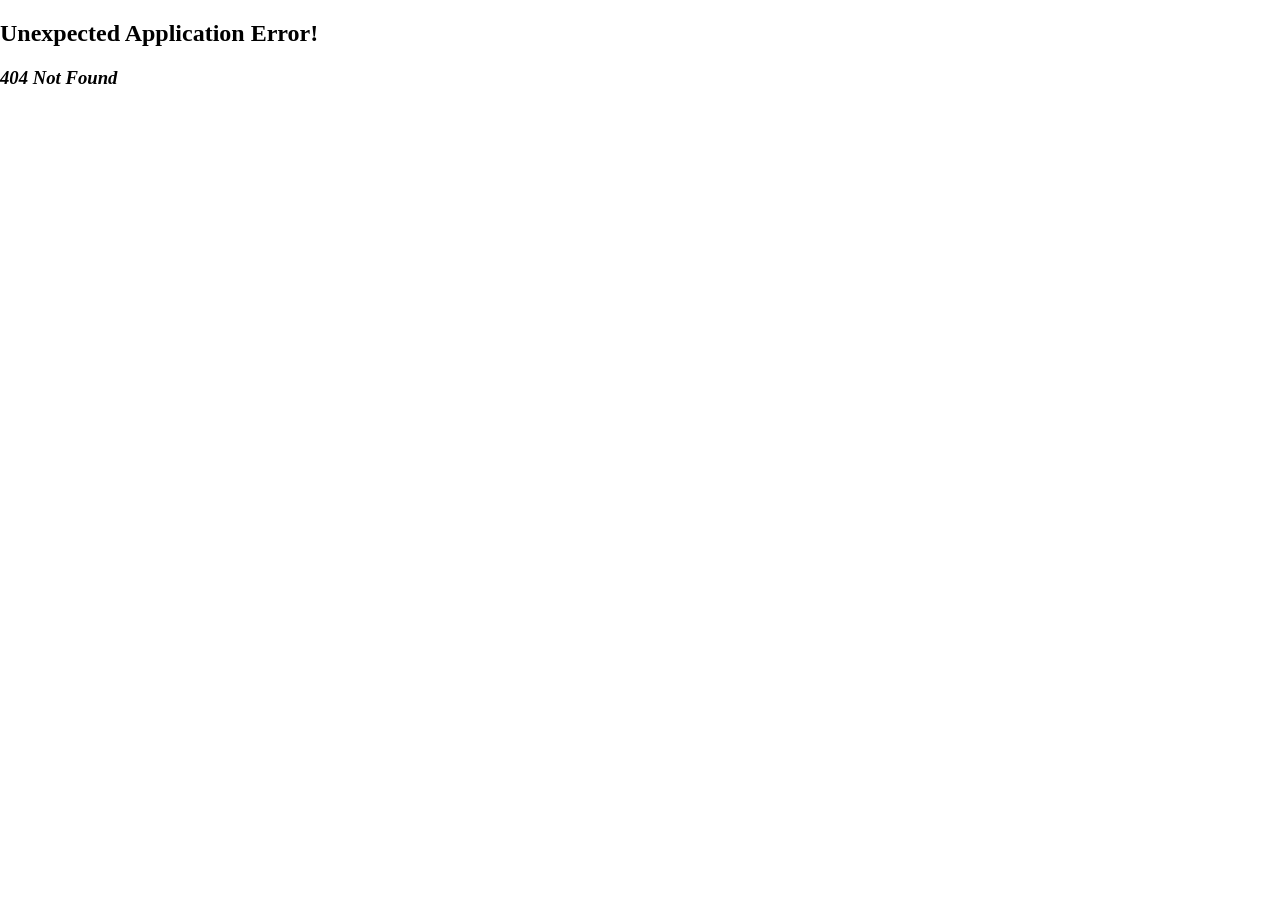
==== index.html @ 3ae59f05 "Updates" ====
<!doctype html><html lang="en"><head><meta charset="utf-8"/><link rel="icon" href="./favicon.ico"/><meta name="viewport" content="width=device-width,initial-scale=1"/><meta name="theme-color" content="#000000"/><meta name="description" content="Web site created using create-react-app"/><link rel="apple-touch-icon" href="./logo192.png"/><link rel="manifest" href="./manifest.json"/><title>React App</title><script defer="defer" src="./static/js/main.732eef04.js"></script><link href="./static/css/main.e26a58d9.css" rel="stylesheet"></head><body><noscript>You need to enable JavaScript to run this app.</noscript><div id="root"></div></body></html>
---- static/css/main.e26a58d9.css ----
body{-webkit-font-smoothing:antialiased;-moz-osx-font-smoothing:grayscale;font-family:-apple-system,BlinkMacSystemFont,Segoe UI,Roboto,Oxygen,Ubuntu,Cantarell,Fira Sans,Droid Sans,Helvetica Neue,sans-serif;margin:0}code{font-family:source-code-pro,Menlo,Monaco,Consolas,Courier New,monospace}body{font-family:Proxima Nova Regular,serif;font-style:normal;font-weight:700;scroll-behavior:smooth}.App{text-align:center}.App-logo{height:40vmin;pointer-events:none}@media (prefers-reduced-motion:no-preference){.App-logo{animation:App-logo-spin 20s linear infinite}}.App-header{align-items:center;background-color:#282c34;color:#fff;display:flex;flex-direction:column;font-size:calc(10px + 2vmin);justify-content:center;min-height:100vh}.App-link{color:#61dafb}@keyframes App-logo-spin{0%{transform:rotate(0deg)}to{transform:rotate(1turn)}}.about{display:flex;height:100vh}.middle{margin-top:180px;vertical-align:middle}.mobile-nav{display:none}@media (max-width:768px){.about{flex-direction:column}.left-container,.right-container{padding:10px;width:100%}.navigate{display:none}}.inner{font-size:32px;margin-top:-20px;position:relative;text-align:center;vertical-align:middle}.inner p{left:50%;position:absolute;top:0;transform:translateY(-60px) translateX(-50%)}.inner img{background-color:initial;border:0;height:auto;left:50%;max-width:300px;overflow:clip;overflow-clip-margin:content-box;position:relative;top:0;transform:translateY(150px) translateX(-50%);width:100%}.text-color-white{color:#fafcf3}subtitled{margin-bottom:0!important}.uppercase{text-transform:uppercase}.brief-introduction{font-size:12px;margin-top:10%;position:relative;text-align:center;vertical-align:middle}.content{margin:10% 20%;position:relative}.content .content-title{font-size:18px}.content .content-content{font-size:14px}.content span{display:block;height:200px}.navigate{color:#fff;cursor:pointer;display:flex;font-size:16px;padding:10px}.navigate ul{display:flex;justify-content:center;list-style:none;margin:0 0 30px;padding:0 25px}.navigate ul li{line-height:20px;margin:0 15px;position:relative}.navigate ul li:before{color:#fff;content:"•";font-size:20px;left:-20px;position:absolute;top:45%;transform:translateY(-50%)}.navigate ul li:first-child:before{content:""}.navigate ul li a{background-color:initial;color:#fafcf3;font-size:16px;font-weight:700;text-decoration:none}.navigate ul li a:after{background:#fafcf3;bottom:0;content:"";display:block;height:2px;left:0;position:absolute;transform:scaleX(0);transition:transform .3s ease;width:100%}.navigate ul li a:hover:after{transform:scaleX(1)}.html-bottom{border-radius:8px;left:50%;margin:0 auto;position:relative;text-align:center;transform:translateX(-50%)}.left-container{background-color:teal;display:flex;justify-content:space-between}.left-container,.right-container{align-items:center;flex:1 1;flex-direction:column;padding:20px}.right-container{background-color:#fafcf3;color:#000}.skills{display:flex;height:100vh}.main{margin:0;padding:0}@media (max-width:768px){.navigate{display:none}}.container{align-items:center;animation:gradient 25s ease infinite;background:linear-gradient(-45deg,#0b1a2e,#0b1a2e,#007581,#0b1a2e);background-size:400% 400%;display:flex;flex-direction:column;height:100vh;justify-content:space-between;width:100%}@keyframes gradient{0%{background-position:0 50%}50%{background-position:100% 50%}to{background-position:0 50%}}.container-img-content{align-self:center;display:flex;flex-direction:column;justify-content:space-between;margin-top:100px;position:relative;vertical-align:middle}.container-img-content img{background-color:initial;border:0;height:auto;left:50%;max-width:300px;overflow:clip;overflow-clip-margin:content-box;position:relative;top:0;transform:translateY(150px) translateX(-50%);width:100%}.container-content{align-items:center;display:flex;flex-direction:column;justify-content:center;position:relative;text-align:center}.container-content h2{color:beige;font-size:32px;margin-bottom:5px;margin-top:150px;width:100%}.container-content p{color:#94b3ad;font-size:16px;margin:15px}.nav-container{display:flex;justify-content:center;position:relative;width:100%}.floatBtn{display:block;font-size:11px;left:24px;position:fixed;top:24px;transform-origin:center center;z-index:10000}body,html{height:100%;margin:0}.cv{height:100vh;overflow:hidden;width:100vw}.pdf-iframe{border:none;height:100%;width:100%}
/*# sourceMappingURL=main.e26a58d9.css.map*/
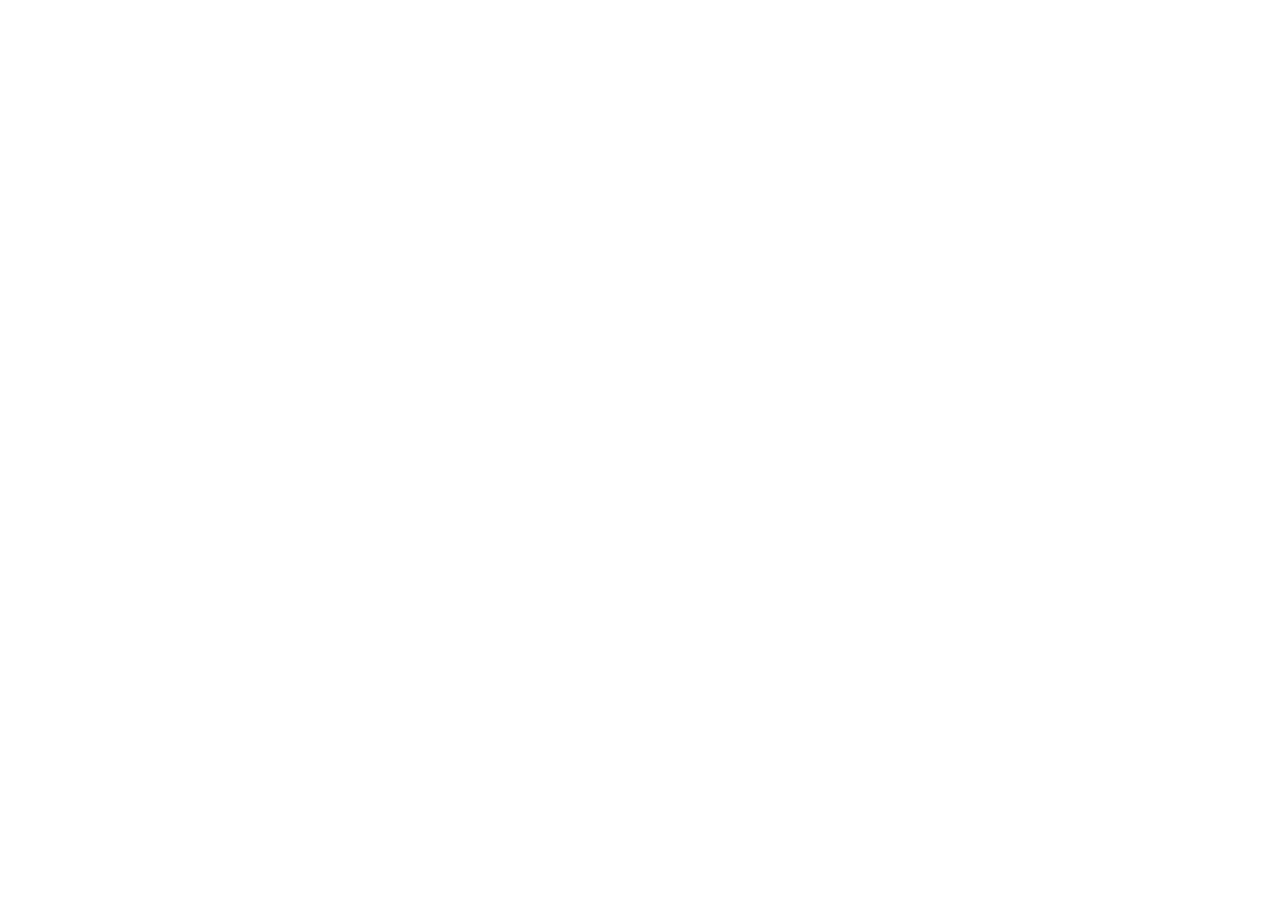
==== commit 9890c6fb: "Updates" ====
--- a/index.html
+++ b/index.html
@@ -1 +1 @@
-<!doctype html><html lang="en"><head><meta charset="utf-8"/><link rel="icon" href="./favicon.ico"/><meta name="viewport" content="width=device-width,initial-scale=1"/><meta name="theme-color" content="#000000"/><meta name="description" content="Web site created using create-react-app"/><link rel="apple-touch-icon" href="./logo192.png"/><link rel="manifest" href="./manifest.json"/><title>React App</title><script defer="defer" src="./static/js/main.732eef04.js"></script><link href="./static/css/main.e26a58d9.css" rel="stylesheet"></head><body><noscript>You need to enable JavaScript to run this app.</noscript><div id="root"></div></body></html>+<!doctype html><html lang="en"><head><meta charset="utf-8"/><link rel="icon" href="/resume/favicon.ico"/><meta name="viewport" content="width=device-width,initial-scale=1"/><meta name="theme-color" content="#000000"/><meta name="description" content="Web site created using create-react-app"/><link rel="apple-touch-icon" href="/resume/logo192.png"/><link rel="manifest" href="/resume/manifest.json"/><title>React App</title><script defer="defer" src="/resume/static/js/main.30e42226.js"></script><link href="/resume/static/css/main.e26a58d9.css" rel="stylesheet"></head><body><noscript>You need to enable JavaScript to run this app.</noscript><div id="root"></div></body></html>
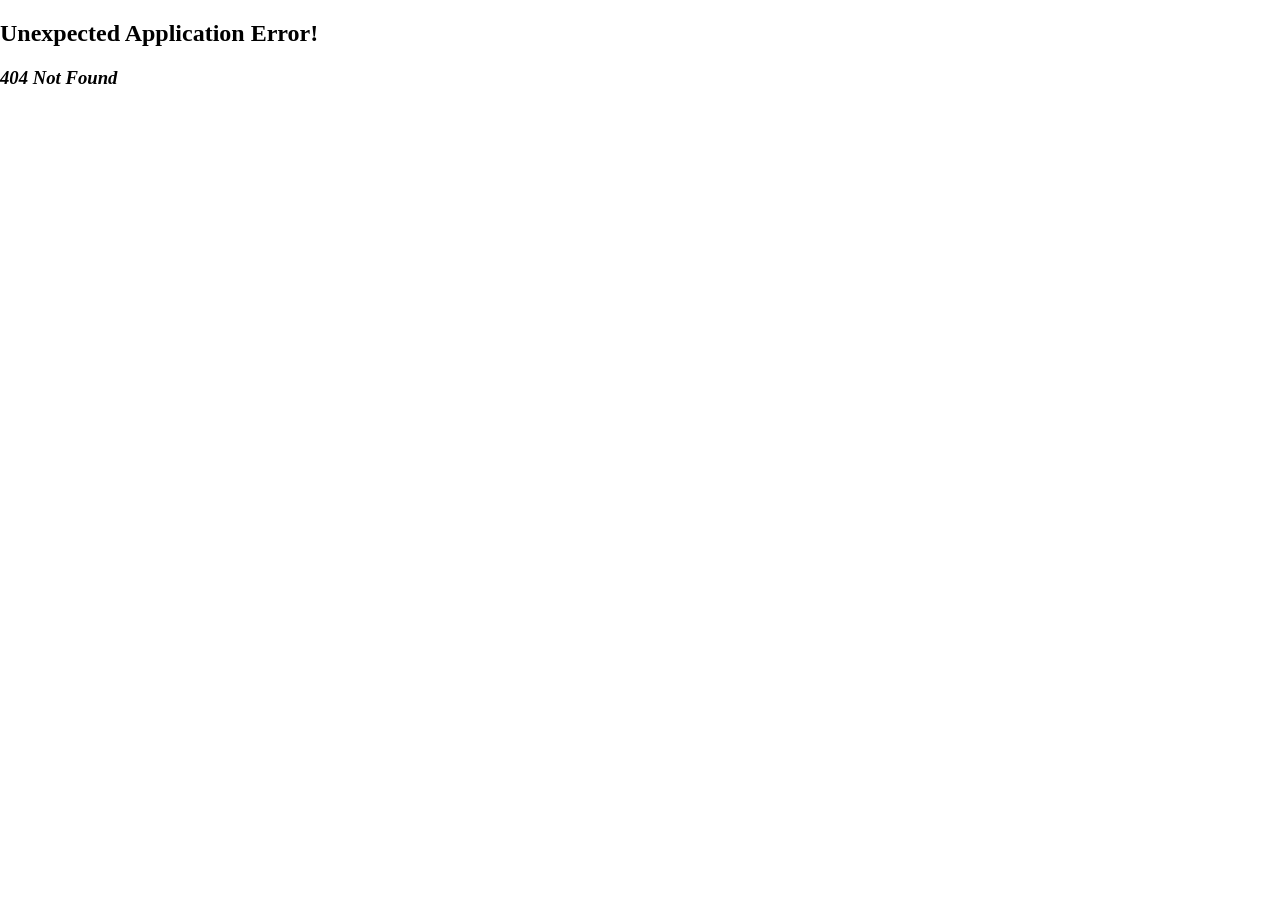
==== commit 45a59689: "Updates" ====
--- a/index.html
+++ b/index.html
@@ -1 +1 @@
-<!doctype html><html lang="en"><head><meta charset="utf-8"/><link rel="icon" href="/resume/favicon.ico"/><meta name="viewport" content="width=device-width,initial-scale=1"/><meta name="theme-color" content="#000000"/><meta name="description" content="Web site created using create-react-app"/><link rel="apple-touch-icon" href="/resume/logo192.png"/><link rel="manifest" href="/resume/manifest.json"/><title>React App</title><script defer="defer" src="/resume/static/js/main.30e42226.js"></script><link href="/resume/static/css/main.e26a58d9.css" rel="stylesheet"></head><body><noscript>You need to enable JavaScript to run this app.</noscript><div id="root"></div></body></html>+<!doctype html><html lang="en"><head><meta charset="utf-8"/><link rel="icon" href="./favicon.ico"/><meta name="viewport" content="width=device-width,initial-scale=1"/><meta name="theme-color" content="#000000"/><meta name="description" content="Web site created using create-react-app"/><link rel="apple-touch-icon" href="./logo192.png"/><link rel="manifest" href="./manifest.json"/><title>React App</title><script defer="defer" src="./static/js/main.732eef04.js"></script><link href="./static/css/main.e26a58d9.css" rel="stylesheet"></head><body><noscript>You need to enable JavaScript to run this app.</noscript><div id="root"></div></body></html>
--- a/static/css/main.e26a58d9.css
+++ b/static/css/main.e26a58d9.css
@@ -0,0 +1,2 @@
+body{-webkit-font-smoothing:antialiased;-moz-osx-font-smoothing:grayscale;font-family:-apple-system,BlinkMacSystemFont,Segoe UI,Roboto,Oxygen,Ubuntu,Cantarell,Fira Sans,Droid Sans,Helvetica Neue,sans-serif;margin:0}code{font-family:source-code-pro,Menlo,Monaco,Consolas,Courier New,monospace}body{font-family:Proxima Nova Regular,serif;font-style:normal;font-weight:700;scroll-behavior:smooth}.App{text-align:center}.App-logo{height:40vmin;pointer-events:none}@media (prefers-reduced-motion:no-preference){.App-logo{animation:App-logo-spin 20s linear infinite}}.App-header{align-items:center;background-color:#282c34;color:#fff;display:flex;flex-direction:column;font-size:calc(10px + 2vmin);justify-content:center;min-height:100vh}.App-link{color:#61dafb}@keyframes App-logo-spin{0%{transform:rotate(0deg)}to{transform:rotate(1turn)}}.about{display:flex;height:100vh}.middle{margin-top:180px;vertical-align:middle}.mobile-nav{display:none}@media (max-width:768px){.about{flex-direction:column}.left-container,.right-container{padding:10px;width:100%}.navigate{display:none}}.inner{font-size:32px;margin-top:-20px;position:relative;text-align:center;vertical-align:middle}.inner p{left:50%;position:absolute;top:0;transform:translateY(-60px) translateX(-50%)}.inner img{background-color:initial;border:0;height:auto;left:50%;max-width:300px;overflow:clip;overflow-clip-margin:content-box;position:relative;top:0;transform:translateY(150px) translateX(-50%);width:100%}.text-color-white{color:#fafcf3}subtitled{margin-bottom:0!important}.uppercase{text-transform:uppercase}.brief-introduction{font-size:12px;margin-top:10%;position:relative;text-align:center;vertical-align:middle}.content{margin:10% 20%;position:relative}.content .content-title{font-size:18px}.content .content-content{font-size:14px}.content span{display:block;height:200px}.navigate{color:#fff;cursor:pointer;display:flex;font-size:16px;padding:10px}.navigate ul{display:flex;justify-content:center;list-style:none;margin:0 0 30px;padding:0 25px}.navigate ul li{line-height:20px;margin:0 15px;position:relative}.navigate ul li:before{color:#fff;content:"•";font-size:20px;left:-20px;position:absolute;top:45%;transform:translateY(-50%)}.navigate ul li:first-child:before{content:""}.navigate ul li a{background-color:initial;color:#fafcf3;font-size:16px;font-weight:700;text-decoration:none}.navigate ul li a:after{background:#fafcf3;bottom:0;content:"";display:block;height:2px;left:0;position:absolute;transform:scaleX(0);transition:transform .3s ease;width:100%}.navigate ul li a:hover:after{transform:scaleX(1)}.html-bottom{border-radius:8px;left:50%;margin:0 auto;position:relative;text-align:center;transform:translateX(-50%)}.left-container{background-color:teal;display:flex;justify-content:space-between}.left-container,.right-container{align-items:center;flex:1 1;flex-direction:column;padding:20px}.right-container{background-color:#fafcf3;color:#000}.skills{display:flex;height:100vh}.main{margin:0;padding:0}@media (max-width:768px){.navigate{display:none}}.container{align-items:center;animation:gradient 25s ease infinite;background:linear-gradient(-45deg,#0b1a2e,#0b1a2e,#007581,#0b1a2e);background-size:400% 400%;display:flex;flex-direction:column;height:100vh;justify-content:space-between;width:100%}@keyframes gradient{0%{background-position:0 50%}50%{background-position:100% 50%}to{background-position:0 50%}}.container-img-content{align-self:center;display:flex;flex-direction:column;justify-content:space-between;margin-top:100px;position:relative;vertical-align:middle}.container-img-content img{background-color:initial;border:0;height:auto;left:50%;max-width:300px;overflow:clip;overflow-clip-margin:content-box;position:relative;top:0;transform:translateY(150px) translateX(-50%);width:100%}.container-content{align-items:center;display:flex;flex-direction:column;justify-content:center;position:relative;text-align:center}.container-content h2{color:beige;font-size:32px;margin-bottom:5px;margin-top:150px;width:100%}.container-content p{color:#94b3ad;font-size:16px;margin:15px}.nav-container{display:flex;justify-content:center;position:relative;width:100%}.floatBtn{display:block;font-size:11px;left:24px;position:fixed;top:24px;transform-origin:center center;z-index:10000}body,html{height:100%;margin:0}.cv{height:100vh;overflow:hidden;width:100vw}.pdf-iframe{border:none;height:100%;width:100%}
+/*# sourceMappingURL=main.e26a58d9.css.map*/
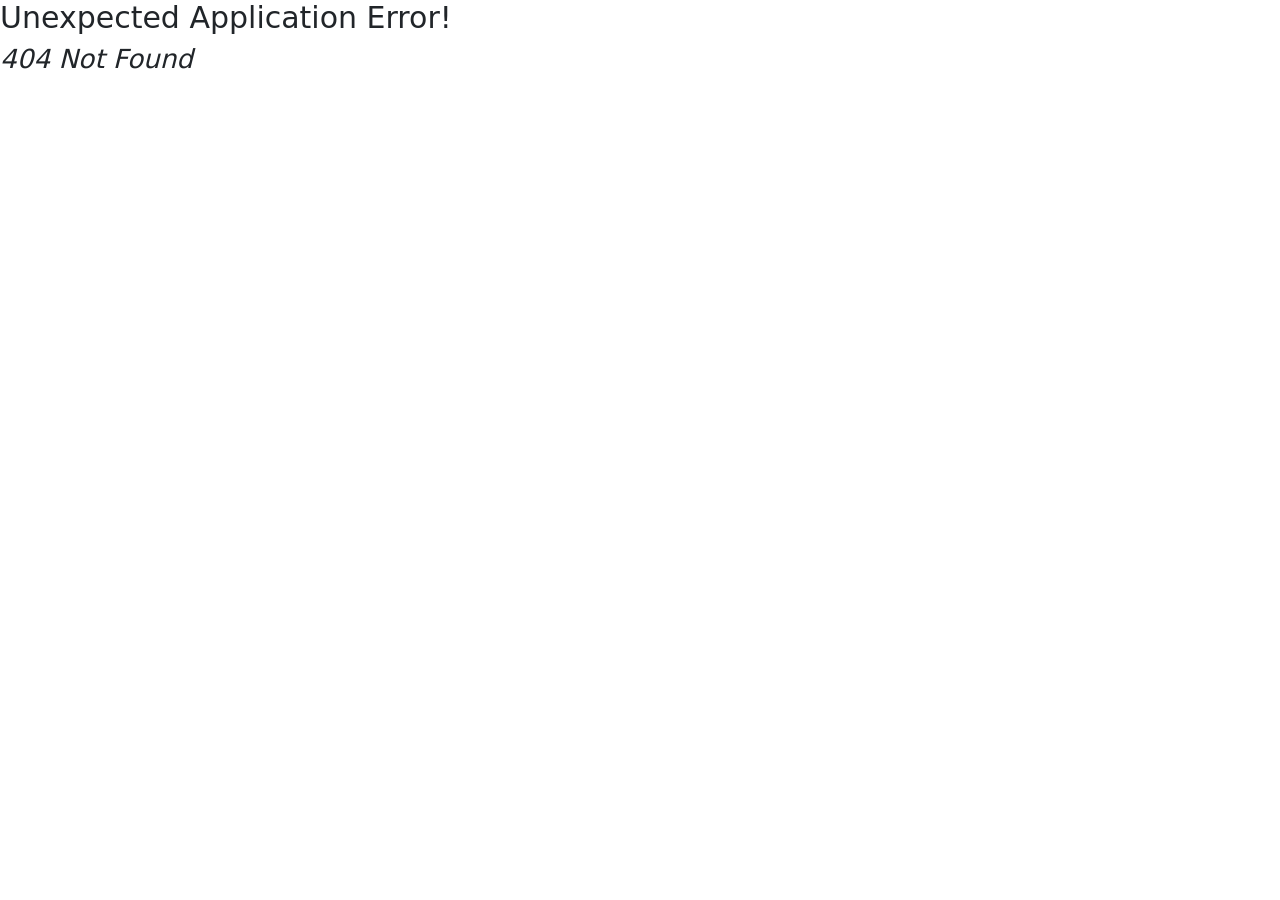
==== commit 97f89062: "Updates" ====
--- a/index.html
+++ b/index.html
@@ -1 +1 @@
-<!doctype html><html lang="en"><head><meta charset="utf-8"/><link rel="icon" href="./favicon.ico"/><meta name="viewport" content="width=device-width,initial-scale=1"/><meta name="theme-color" content="#000000"/><meta name="description" content="Web site created using create-react-app"/><link rel="apple-touch-icon" href="./logo192.png"/><link rel="manifest" href="./manifest.json"/><title>React App</title><script defer="defer" src="./static/js/main.732eef04.js"></script><link href="./static/css/main.e26a58d9.css" rel="stylesheet"></head><body><noscript>You need to enable JavaScript to run this app.</noscript><div id="root"></div></body></html>+<!doctype html><html lang="en"><head><meta charset="utf-8"/><title>Profile Website</title><link rel="icon" href="./favicon.ico"/><meta name="viewport" content="width=device-width,initial-scale=1"/><script defer="defer" src="./static/js/main.e7448d7c.js"></script><link href="./static/css/main.5cfffe11.css" rel="stylesheet"></head><body><noscript>You need to enable JavaScript to run this app.</noscript><div id="root"></div></body></html>
--- a/static/css/main.5cfffe11.css
+++ b/static/css/main.5cfffe11.css
@@ -0,0 +1,8 @@
+@charset "UTF-8";#root,body,html{margin:0;padding:0;top:0}#root{display:flex;flex-direction:column}*{font-size:100%;margin:0;padding:0}*,:after,:before{box-sizing:border-box}body,html{background-color:#fff;font-family:Arial,sans-serif;font-weight:400;height:100%;line-height:1.5;position:absolute;scroll-behavior:smooth;width:100%}html{font-size:15px}.App{display:flex;flex-direction:column;height:100%;text-align:center}.topNavBar_navbar__-1csf{align-items:center;box-shadow:0 2px 5px #0000001a;display:flex;height:100px;justify-content:space-between;padding:0 20px;position:fixed;top:0;transition:background-color .3s ease,color .3s ease;width:100%;z-index:1000}.topNavBar_lightMode__FCpjx{background:linear-gradient(180deg,#ffffffe6,#ffffff4d);color:#000}.topNavBar_darkMode__WW2f9{background:linear-gradient(180deg,#000000e6,#0000004d);color:#fff}.topNavBar_left__Y8jMs{align-items:center;width:30%}.topNavBar_title__l18eF{color:inherit;font-size:2rem;font-style:normal;font-weight:700;text-decoration:none}.topNavBar_right__LqQAi{align-items:center;display:flex;gap:10rem;width:70%}.topNavBar_link__dODZ1{font-size:1.5rem;text-decoration:none;transition:color .3s ease}.topNavBar_lightMode__FCpjx .topNavBar_link__dODZ1{color:#000}.topNavBar_darkMode__WW2f9 .topNavBar_link__dODZ1{color:#fff}.topNavBar_themeToggle__U\+-N8{background:none;border:none;color:inherit;cursor:pointer;font-size:1.5rem;outline:none;transition:transform .3s ease}.topNavBar_themeToggle__U\+-N8:hover{transform:scale(1.2)}.layout{min-height:100vh;transition:background-color .3s ease,color .3s ease}.light-mode{background-color:#fff;color:#000}.dark-mode{background-color:#2c2c2c;color:#f1f1f1}.content{margin-top:100px;padding:20px}.about{display:flex;height:100vh}.middle{margin-top:180px;vertical-align:middle}.mobile-nav{display:none}@media (max-width:768px){.about{flex-direction:column}.left-container,.right-container{padding:10px;width:100%}.navigate{display:none}}.inner{font-size:32px;margin-top:-20px;position:relative;text-align:center;vertical-align:middle}.inner p{left:50%;position:absolute;top:0;transform:translateY(-60px) translateX(-50%)}.inner img{background-color:initial;border:0;height:auto;left:50%;max-width:300px;overflow:clip;overflow-clip-margin:content-box;position:relative;top:0;transform:translateY(150px) translateX(-50%);width:100%}.text-color-white{color:#fafcf3}subtitled{margin-bottom:0!important}.uppercase{text-transform:uppercase}.brief-introduction{font-size:12px;margin-top:10%;position:relative;text-align:center;vertical-align:middle}.content{margin:10% 20%;position:relative}.content .content-title{font-size:18px}.content .content-content{font-size:14px}.content span{display:block;height:200px}.navigate{color:inherit;cursor:pointer;font-size:16px;padding:10px}.navigate ul{display:flex;justify-content:center;list-style:none;margin:0 0 30px;padding:0 25px}.navigate ul li{line-height:20px;margin:0 15px;position:relative}.navigate ul li:before{color:inherit;content:"•";font-size:20px;left:-20px;position:absolute;top:45%;transform:translateY(-50%)}.navigate ul li:first-child:before{content:""}.navigate ul li a{background-color:initial;color:inherit;font-size:25px;font-weight:700;text-decoration:none}.navigate ul li a:after{bottom:0;content:"";display:block;height:2px;left:0;position:absolute;transform:scaleX(0);transition:transform .3s ease;width:100%}.navigate ul li a.light:after{background:#000}.navigate ul li a.dark:after{background:#fff}.navigate ul li a:hover:after{transform:scaleX(1)}.html-bottom{border-radius:8px;left:50%;margin:0 auto;position:relative;text-align:center;transform:translateX(-50%)}.left-container{background-color:teal;display:flex;justify-content:space-between}.left-container,.right-container{align-items:center;flex:1 1;flex-direction:column;padding:20px}.right-container{background-color:#fafcf3;color:#000}.skills{display:flex;height:100vh}.iconNavComponent_nav__Cwtos{align-items:center;background-color:initial;display:flex;height:80px;justify-content:center;margin:0 auto;max-width:200px;padding:10px 20px}.iconNavComponent_navList__v721z{align-items:center;display:flex;gap:20px;justify-content:center;list-style-type:none;margin:0;padding:0}.iconNavComponent_navItem__X5rS0{align-items:center;display:flex;height:auto;justify-content:center}.iconNavComponent_navLink__hsm5m{align-items:center;border:2px solid #0000;border-radius:8px;color:inherit;display:flex;height:50px;justify-content:center;text-decoration:none;width:50px}.iconNavComponent_iconStyle__vhA8U{color:inherit;height:40px;object-fit:contain;width:40px}.iconNavComponent_navLink__hsm5m:hover{border-color:inherit;border-style:dashed;height:60px;transform:scale(1.2);width:60px}@media (max-width:600px){.iconNavComponent_nav__Cwtos{padding:10px}.iconNavComponent_navList__v721z{gap:15px}.iconNavComponent_iconStyle__vhA8U{height:30px;width:30px}}.paperBlock_referenceBox__5q51z{background-color:#f9f9f9;border-radius:8px;box-shadow:0 4px 8px #0000001a;display:flex;flex-direction:column;gap:20px;margin:10px;padding:20px}.paperBlock_referenceItemFrame__wmx1u{align-items:center;background-color:#fff;border-radius:8px;box-shadow:0 2px 4px #0000000d;display:flex;flex-direction:row;gap:20px;padding:10px;transition:box-shadow .2s ease-in-out}.paperBlock_referenceItemFrame__wmx1u:hover{box-shadow:0 4px 8px #00000026}.paperBlock_imgContainer__zP-w9{align-items:center;background-color:initial;border-radius:8px;display:flex;flex:0 0 30%;justify-content:center;overflow:hidden}.paperBlock_imgContainer__zP-w9 img{border-radius:8px;height:auto;object-fit:cover;width:100%}.paperBlock_contentContainer__E2065{display:flex;flex:1 1;flex-direction:column;gap:5px;justify-content:space-between}.paperBlock_referenceItem__BE4ak{align-items:flex-start;display:flex;flex-direction:column;gap:5px}.paperBlock_referenceTitle__kVopY{color:#333;font-size:1.6em;font-weight:700;margin:0}.paperBlock_referenceAuthors__HRpGS{color:#555;font-size:1.2em;font-style:italic;margin:0}.paperBlock_referenceAbstract__fed0k{color:#777;font-size:1em;line-height:1.6;margin:0}.paperBlock_referenceIntro__-T68l{color:#888;font-size:.95em;font-style:italic;margin-top:10px}.paperBlock_referenceIntro__-T68l b{color:#555;font-style:normal}.paperBlock_referenceLink__3g4th{color:inherit;text-decoration:none}.paperBlock_referenceLink__3g4th:hover{border-bottom:1px dotted #007bff;color:#0056b3;padding-bottom:2px;text-decoration:none}/*!
+ * Bootstrap  v5.3.3 (https://getbootstrap.com/)
+ * Copyright 2011-2024 The Bootstrap Authors
+ * Licensed under MIT (https://github.com/twbs/bootstrap/blob/main/LICENSE)
+ */:root,[data-bs-theme=light]{--bs-blue:#0d6efd;--bs-indigo:#6610f2;--bs-purple:#6f42c1;--bs-pink:#d63384;--bs-red:#dc3545;--bs-orange:#fd7e14;--bs-yellow:#ffc107;--bs-green:#198754;--bs-teal:#20c997;--bs-cyan:#0dcaf0;--bs-black:#000;--bs-white:#fff;--bs-gray:#6c757d;--bs-gray-dark:#343a40;--bs-gray-100:#f8f9fa;--bs-gray-200:#e9ecef;--bs-gray-300:#dee2e6;--bs-gray-400:#ced4da;--bs-gray-500:#adb5bd;--bs-gray-600:#6c757d;--bs-gray-700:#495057;--bs-gray-800:#343a40;--bs-gray-900:#212529;--bs-primary:#0d6efd;--bs-secondary:#6c757d;--bs-success:#198754;--bs-info:#0dcaf0;--bs-warning:#ffc107;--bs-danger:#dc3545;--bs-light:#f8f9fa;--bs-dark:#212529;--bs-primary-rgb:13,110,253;--bs-secondary-rgb:108,117,125;--bs-success-rgb:25,135,84;--bs-info-rgb:13,202,240;--bs-warning-rgb:255,193,7;--bs-danger-rgb:220,53,69;--bs-light-rgb:248,249,250;--bs-dark-rgb:33,37,41;--bs-primary-text-emphasis:#052c65;--bs-secondary-text-emphasis:#2b2f32;--bs-success-text-emphasis:#0a3622;--bs-info-text-emphasis:#055160;--bs-warning-text-emphasis:#664d03;--bs-danger-text-emphasis:#58151c;--bs-light-text-emphasis:#495057;--bs-dark-text-emphasis:#495057;--bs-primary-bg-subtle:#cfe2ff;--bs-secondary-bg-subtle:#e2e3e5;--bs-success-bg-subtle:#d1e7dd;--bs-info-bg-subtle:#cff4fc;--bs-warning-bg-subtle:#fff3cd;--bs-danger-bg-subtle:#f8d7da;--bs-light-bg-subtle:#fcfcfd;--bs-dark-bg-subtle:#ced4da;--bs-primary-border-subtle:#9ec5fe;--bs-secondary-border-subtle:#c4c8cb;--bs-success-border-subtle:#a3cfbb;--bs-info-border-subtle:#9eeaf9;--bs-warning-border-subtle:#ffe69c;--bs-danger-border-subtle:#f1aeb5;--bs-light-border-subtle:#e9ecef;--bs-dark-border-subtle:#adb5bd;--bs-white-rgb:255,255,255;--bs-black-rgb:0,0,0;--bs-font-sans-serif:system-ui,-apple-system,"Segoe UI",Roboto,"Helvetica Neue","Noto Sans","Liberation Sans",Arial,sans-serif,"Apple Color Emoji","Segoe UI Emoji","Segoe UI Symbol","Noto Color Emoji";--bs-font-monospace:SFMono-Regular,Menlo,Monaco,Consolas,"Liberation Mono","Courier New",monospace;--bs-gradient:linear-gradient(180deg,#ffffff26,#fff0);--bs-body-font-family:var(--bs-font-sans-serif);--bs-body-font-size:1rem;--bs-body-font-weight:400;--bs-body-line-height:1.5;--bs-body-color:#212529;--bs-body-color-rgb:33,37,41;--bs-body-bg:#fff;--bs-body-bg-rgb:255,255,255;--bs-emphasis-color:#000;--bs-emphasis-color-rgb:0,0,0;--bs-secondary-color:#212529bf;--bs-secondary-color-rgb:33,37,41;--bs-secondary-bg:#e9ecef;--bs-secondary-bg-rgb:233,236,239;--bs-tertiary-color:#21252980;--bs-tertiary-color-rgb:33,37,41;--bs-tertiary-bg:#f8f9fa;--bs-tertiary-bg-rgb:248,249,250;--bs-heading-color:inherit;--bs-link-color:#0d6efd;--bs-link-color-rgb:13,110,253;--bs-link-decoration:underline;--bs-link-hover-color:#0a58ca;--bs-link-hover-color-rgb:10,88,202;--bs-code-color:#d63384;--bs-highlight-color:#212529;--bs-highlight-bg:#fff3cd;--bs-border-width:1px;--bs-border-style:solid;--bs-border-color:#dee2e6;--bs-border-color-translucent:rgba(0,0,0,.175);--bs-border-radius:0.375rem;--bs-border-radius-sm:0.25rem;--bs-border-radius-lg:0.5rem;--bs-border-radius-xl:1rem;--bs-border-radius-xxl:2rem;--bs-border-radius-2xl:var(--bs-border-radius-xxl);--bs-border-radius-pill:50rem;--bs-box-shadow:0 0.5rem 1rem #00000026;--bs-box-shadow-sm:0 0.125rem 0.25rem rgba(0,0,0,.075);--bs-box-shadow-lg:0 1rem 3rem rgba(0,0,0,.175);--bs-box-shadow-inset:inset 0 1px 2px rgba(0,0,0,.075);--bs-focus-ring-width:0.25rem;--bs-focus-ring-opacity:0.25;--bs-focus-ring-color:#0d6efd40;--bs-form-valid-color:#198754;--bs-form-valid-border-color:#198754;--bs-form-invalid-color:#dc3545;--bs-form-invalid-border-color:#dc3545}[data-bs-theme=dark]{--bs-body-color:#dee2e6;--bs-body-color-rgb:222,226,230;--bs-body-bg:#212529;--bs-body-bg-rgb:33,37,41;--bs-emphasis-color:#fff;--bs-emphasis-color-rgb:255,255,255;--bs-secondary-color:#dee2e6bf;--bs-secondary-color-rgb:222,226,230;--bs-secondary-bg:#343a40;--bs-secondary-bg-rgb:52,58,64;--bs-tertiary-color:#dee2e680;--bs-tertiary-color-rgb:222,226,230;--bs-tertiary-bg:#2b3035;--bs-tertiary-bg-rgb:43,48,53;--bs-primary-text-emphasis:#6ea8fe;--bs-secondary-text-emphasis:#a7acb1;--bs-success-text-emphasis:#75b798;--bs-info-text-emphasis:#6edff6;--bs-warning-text-emphasis:#ffda6a;--bs-danger-text-emphasis:#ea868f;--bs-light-text-emphasis:#f8f9fa;--bs-dark-text-emphasis:#dee2e6;--bs-primary-bg-subtle:#031633;--bs-secondary-bg-subtle:#161719;--bs-success-bg-subtle:#051b11;--bs-info-bg-subtle:#032830;--bs-warning-bg-subtle:#332701;--bs-danger-bg-subtle:#2c0b0e;--bs-light-bg-subtle:#343a40;--bs-dark-bg-subtle:#1a1d20;--bs-primary-border-subtle:#084298;--bs-secondary-border-subtle:#41464b;--bs-success-border-subtle:#0f5132;--bs-info-border-subtle:#087990;--bs-warning-border-subtle:#997404;--bs-danger-border-subtle:#842029;--bs-light-border-subtle:#495057;--bs-dark-border-subtle:#343a40;--bs-heading-color:inherit;--bs-link-color:#6ea8fe;--bs-link-hover-color:#8bb9fe;--bs-link-color-rgb:110,168,254;--bs-link-hover-color-rgb:139,185,254;--bs-code-color:#e685b5;--bs-highlight-color:#dee2e6;--bs-highlight-bg:#664d03;--bs-border-color:#495057;--bs-border-color-translucent:#ffffff26;--bs-form-valid-color:#75b798;--bs-form-valid-border-color:#75b798;--bs-form-invalid-color:#ea868f;--bs-form-invalid-border-color:#ea868f;color-scheme:dark}*,:after,:before{box-sizing:border-box}@media (prefers-reduced-motion:no-preference){:root{scroll-behavior:smooth}}body{-webkit-text-size-adjust:100%;-webkit-tap-highlight-color:transparent;background-color:#fff;background-color:var(--bs-body-bg);color:#212529;color:var(--bs-body-color);font-family:system-ui,-apple-system,Segoe UI,Roboto,Helvetica Neue,Noto Sans,Liberation Sans,Arial,sans-serif,Apple Color Emoji,Segoe UI Emoji,Segoe UI Symbol,Noto Color Emoji;font-family:var(--bs-body-font-family);font-size:1rem;font-size:var(--bs-body-font-size);font-weight:400;font-weight:var(--bs-body-font-weight);line-height:1.5;line-height:var(--bs-body-line-height);text-align:var(--bs-body-text-align)}hr{border:0;border-top:1px solid;border-top:var(--bs-border-width) solid;color:inherit;margin:1rem 0;opacity:.25}.h1,.h2,.h3,.h4,.h5,.h6,h1,h2,h3,h4,h5,h6{color:inherit;color:var(--bs-heading-color);font-weight:500;line-height:1.2;margin-bottom:.5rem;margin-top:0}.h1,h1{font-size:calc(1.375rem + 1.5vw)}@media (min-width:1200px){.h1,h1{font-size:2.5rem}}.h2,h2{font-size:calc(1.325rem + .9vw)}@media (min-width:1200px){.h2,h2{font-size:2rem}}.h3,h3{font-size:calc(1.3rem + .6vw)}@media (min-width:1200px){.h3,h3{font-size:1.75rem}}.h4,h4{font-size:calc(1.275rem + .3vw)}@media (min-width:1200px){.h4,h4{font-size:1.5rem}}.h5,h5{font-size:1.25rem}.h6,h6{font-size:1rem}p{margin-bottom:1rem;margin-top:0}abbr[title]{cursor:help;-webkit-text-decoration-skip-ink:none;text-decoration-skip-ink:none}address{font-style:normal;line-height:inherit;margin-bottom:1rem}ol,ul{padding-left:2rem}dl,ol,ul{margin-bottom:1rem;margin-top:0}ol ol,ol ul,ul ol,ul ul{margin-bottom:0}dt{font-weight:700}dd{margin-bottom:.5rem;margin-left:0}blockquote{margin:0 0 1rem}.small,small{font-size:.875em}.mark,mark{background-color:#fff3cd;background-color:var(--bs-highlight-bg);color:#212529;color:var(--bs-highlight-color);padding:.1875em}sub,sup{font-size:.75em}a{color:#0d6efd;color:rgba(var(--bs-link-color-rgb),var(--bs-link-opacity,1));text-decoration:underline}a:hover{--bs-link-color-rgb:var(--bs-link-hover-color-rgb)}a:not([href]):not([class]),a:not([href]):not([class]):hover{color:inherit;text-decoration:none}code,kbd,pre,samp{font-family:SFMono-Regular,Menlo,Monaco,Consolas,Liberation Mono,Courier New,monospace;font-family:var(--bs-font-monospace);font-size:1em}pre{display:block;font-size:.875em;margin-bottom:1rem;margin-top:0;overflow:auto}pre code{color:inherit;font-size:inherit;word-break:normal}code{word-wrap:break-word;color:#d63384;color:var(--bs-code-color);font-size:.875em}a>code{color:inherit}kbd{background-color:#212529;background-color:var(--bs-body-color);border-radius:.25rem;color:#fff;color:var(--bs-body-bg);font-size:.875em;padding:.1875rem .375rem}kbd kbd{font-size:1em;padding:0}figure{margin:0 0 1rem}img,svg{vertical-align:middle}table{border-collapse:collapse;caption-side:bottom}caption{color:#212529bf;color:var(--bs-secondary-color);padding-bottom:.5rem;padding-top:.5rem;text-align:left}th{text-align:inherit;text-align:-webkit-match-parent}tbody,td,tfoot,th,thead,tr{border:0 solid;border-color:inherit}label{display:inline-block}button{border-radius:0}button:focus:not(:focus-visible){outline:0}button,input,optgroup,select,textarea{font-size:inherit;line-height:inherit}[role=button]{cursor:pointer}select{word-wrap:normal}select:disabled{opacity:1}[list]:not([type=date]):not([type=datetime-local]):not([type=month]):not([type=week]):not([type=time])::-webkit-calendar-picker-indicator{display:none!important}[type=button]:not(:disabled),[type=reset]:not(:disabled),[type=submit]:not(:disabled),button:not(:disabled){cursor:pointer}::-moz-focus-inner{border-style:none;padding:0}textarea{resize:vertical}fieldset{border:0;margin:0;min-width:0;padding:0}legend{float:left;font-size:calc(1.275rem + .3vw);line-height:inherit;margin-bottom:.5rem;width:100%}@media (min-width:1200px){legend{font-size:1.5rem}}legend+*{clear:left}::-webkit-datetime-edit-day-field,::-webkit-datetime-edit-fields-wrapper,::-webkit-datetime-edit-hour-field,::-webkit-datetime-edit-minute,::-webkit-datetime-edit-month-field,::-webkit-datetime-edit-text,::-webkit-datetime-edit-year-field{padding:0}::-webkit-inner-spin-button{height:auto}::-webkit-search-decoration{-webkit-appearance:none}::-webkit-color-swatch-wrapper{padding:0}::file-selector-button{-webkit-appearance:button;font:inherit}output{display:inline-block}iframe{border:0}summary{cursor:pointer}[hidden]{display:none!important}.lead{font-size:1.25rem;font-weight:300}.display-1{font-size:calc(1.625rem + 4.5vw);font-weight:300;line-height:1.2}@media (min-width:1200px){.display-1{font-size:5rem}}.display-2{font-size:calc(1.575rem + 3.9vw);font-weight:300;line-height:1.2}@media (min-width:1200px){.display-2{font-size:4.5rem}}.display-3{font-size:calc(1.525rem + 3.3vw);font-weight:300;line-height:1.2}@media (min-width:1200px){.display-3{font-size:4rem}}.display-4{font-size:calc(1.475rem + 2.7vw);font-weight:300;line-height:1.2}@media (min-width:1200px){.display-4{font-size:3.5rem}}.display-5{font-size:calc(1.425rem + 2.1vw);font-weight:300;line-height:1.2}@media (min-width:1200px){.display-5{font-size:3rem}}.display-6{font-size:calc(1.375rem + 1.5vw);font-weight:300;line-height:1.2}@media (min-width:1200px){.display-6{font-size:2.5rem}}.list-inline,.list-unstyled{list-style:none;padding-left:0}.list-inline-item{display:inline-block}.list-inline-item:not(:last-child){margin-right:.5rem}.initialism{font-size:.875em;text-transform:uppercase}.blockquote{font-size:1.25rem;margin-bottom:1rem}.blockquote>:last-child{margin-bottom:0}.blockquote-footer{color:#6c757d;font-size:.875em;margin-bottom:1rem;margin-top:-1rem}.blockquote-footer:before{content:"— "}.img-fluid,.img-thumbnail{height:auto;max-width:100%}.img-thumbnail{background-color:#fff;background-color:var(--bs-body-bg);border:1px solid #dee2e6;border:var(--bs-border-width) solid var(--bs-border-color);border-radius:.375rem;border-radius:var(--bs-border-radius);padding:.25rem}.figure{display:inline-block}.figure-img{line-height:1;margin-bottom:.5rem}.figure-caption{color:#212529bf;color:var(--bs-secondary-color);font-size:.875em}.container,.container-fluid,.container-lg,.container-md,.container-sm,.container-xl,.container-xxl{--bs-gutter-x:1.5rem;--bs-gutter-y:0;margin-left:auto;margin-right:auto;padding-left:calc(var(--bs-gutter-x)*.5);padding-right:calc(var(--bs-gutter-x)*.5);width:100%}@media (min-width:576px){.container,.container-sm{max-width:540px}}@media (min-width:768px){.container,.container-md,.container-sm{max-width:720px}}@media (min-width:992px){.container,.container-lg,.container-md,.container-sm{max-width:960px}}@media (min-width:1200px){.container,.container-lg,.container-md,.container-sm,.container-xl{max-width:1140px}}@media (min-width:1400px){.container,.container-lg,.container-md,.container-sm,.container-xl,.container-xxl{max-width:1320px}}:root{--bs-breakpoint-xs:0;--bs-breakpoint-sm:576px;--bs-breakpoint-md:768px;--bs-breakpoint-lg:992px;--bs-breakpoint-xl:1200px;--bs-breakpoint-xxl:1400px}.row{--bs-gutter-x:1.5rem;--bs-gutter-y:0;display:flex;flex-wrap:wrap;margin-left:calc(var(--bs-gutter-x)*-.5);margin-right:calc(var(--bs-gutter-x)*-.5);margin-top:calc(var(--bs-gutter-y)*-1)}.row>*{flex-shrink:0;margin-top:var(--bs-gutter-y);max-width:100%;padding-left:calc(var(--bs-gutter-x)*.5);padding-right:calc(var(--bs-gutter-x)*.5);width:100%}.col{flex:1 0}.row-cols-auto>*{flex:0 0 auto;width:auto}.row-cols-1>*{flex:0 0 auto;width:100%}.row-cols-2>*{flex:0 0 auto;width:50%}.row-cols-3>*{flex:0 0 auto;width:33.33333333%}.row-cols-4>*{flex:0 0 auto;width:25%}.row-cols-5>*{flex:0 0 auto;width:20%}.row-cols-6>*{flex:0 0 auto;width:16.66666667%}.col-auto{flex:0 0 auto;width:auto}.col-1{flex:0 0 auto;width:8.33333333%}.col-2{flex:0 0 auto;width:16.66666667%}.col-3{flex:0 0 auto;width:25%}.col-4{flex:0 0 auto;width:33.33333333%}.col-5{flex:0 0 auto;width:41.66666667%}.col-6{flex:0 0 auto;width:50%}.col-7{flex:0 0 auto;width:58.33333333%}.col-8{flex:0 0 auto;width:66.66666667%}.col-9{flex:0 0 auto;width:75%}.col-10{flex:0 0 auto;width:83.33333333%}.col-11{flex:0 0 auto;width:91.66666667%}.col-12{flex:0 0 auto;width:100%}.offset-1{margin-left:8.33333333%}.offset-2{margin-left:16.66666667%}.offset-3{margin-left:25%}.offset-4{margin-left:33.33333333%}.offset-5{margin-left:41.66666667%}.offset-6{margin-left:50%}.offset-7{margin-left:58.33333333%}.offset-8{margin-left:66.66666667%}.offset-9{margin-left:75%}.offset-10{margin-left:83.33333333%}.offset-11{margin-left:91.66666667%}.g-0,.gx-0{--bs-gutter-x:0}.g-0,.gy-0{--bs-gutter-y:0}.g-1,.gx-1{--bs-gutter-x:0.25rem}.g-1,.gy-1{--bs-gutter-y:0.25rem}.g-2,.gx-2{--bs-gutter-x:0.5rem}.g-2,.gy-2{--bs-gutter-y:0.5rem}.g-3,.gx-3{--bs-gutter-x:1rem}.g-3,.gy-3{--bs-gutter-y:1rem}.g-4,.gx-4{--bs-gutter-x:1.5rem}.g-4,.gy-4{--bs-gutter-y:1.5rem}.g-5,.gx-5{--bs-gutter-x:3rem}.g-5,.gy-5{--bs-gutter-y:3rem}@media (min-width:576px){.col-sm{flex:1 0}.row-cols-sm-auto>*{flex:0 0 auto;width:auto}.row-cols-sm-1>*{flex:0 0 auto;width:100%}.row-cols-sm-2>*{flex:0 0 auto;width:50%}.row-cols-sm-3>*{flex:0 0 auto;width:33.33333333%}.row-cols-sm-4>*{flex:0 0 auto;width:25%}.row-cols-sm-5>*{flex:0 0 auto;width:20%}.row-cols-sm-6>*{flex:0 0 auto;width:16.66666667%}.col-sm-auto{flex:0 0 auto;width:auto}.col-sm-1{flex:0 0 auto;width:8.33333333%}.col-sm-2{flex:0 0 auto;width:16.66666667%}.col-sm-3{flex:0 0 auto;width:25%}.col-sm-4{flex:0 0 auto;width:33.33333333%}.col-sm-5{flex:0 0 auto;width:41.66666667%}.col-sm-6{flex:0 0 auto;width:50%}.col-sm-7{flex:0 0 auto;width:58.33333333%}.col-sm-8{flex:0 0 auto;width:66.66666667%}.col-sm-9{flex:0 0 auto;width:75%}.col-sm-10{flex:0 0 auto;width:83.33333333%}.col-sm-11{flex:0 0 auto;width:91.66666667%}.col-sm-12{flex:0 0 auto;width:100%}.offset-sm-0{margin-left:0}.offset-sm-1{margin-left:8.33333333%}.offset-sm-2{margin-left:16.66666667%}.offset-sm-3{margin-left:25%}.offset-sm-4{margin-left:33.33333333%}.offset-sm-5{margin-left:41.66666667%}.offset-sm-6{margin-left:50%}.offset-sm-7{margin-left:58.33333333%}.offset-sm-8{margin-left:66.66666667%}.offset-sm-9{margin-left:75%}.offset-sm-10{margin-left:83.33333333%}.offset-sm-11{margin-left:91.66666667%}.g-sm-0,.gx-sm-0{--bs-gutter-x:0}.g-sm-0,.gy-sm-0{--bs-gutter-y:0}.g-sm-1,.gx-sm-1{--bs-gutter-x:0.25rem}.g-sm-1,.gy-sm-1{--bs-gutter-y:0.25rem}.g-sm-2,.gx-sm-2{--bs-gutter-x:0.5rem}.g-sm-2,.gy-sm-2{--bs-gutter-y:0.5rem}.g-sm-3,.gx-sm-3{--bs-gutter-x:1rem}.g-sm-3,.gy-sm-3{--bs-gutter-y:1rem}.g-sm-4,.gx-sm-4{--bs-gutter-x:1.5rem}.g-sm-4,.gy-sm-4{--bs-gutter-y:1.5rem}.g-sm-5,.gx-sm-5{--bs-gutter-x:3rem}.g-sm-5,.gy-sm-5{--bs-gutter-y:3rem}}@media (min-width:768px){.col-md{flex:1 0}.row-cols-md-auto>*{flex:0 0 auto;width:auto}.row-cols-md-1>*{flex:0 0 auto;width:100%}.row-cols-md-2>*{flex:0 0 auto;width:50%}.row-cols-md-3>*{flex:0 0 auto;width:33.33333333%}.row-cols-md-4>*{flex:0 0 auto;width:25%}.row-cols-md-5>*{flex:0 0 auto;width:20%}.row-cols-md-6>*{flex:0 0 auto;width:16.66666667%}.col-md-auto{flex:0 0 auto;width:auto}.col-md-1{flex:0 0 auto;width:8.33333333%}.col-md-2{flex:0 0 auto;width:16.66666667%}.col-md-3{flex:0 0 auto;width:25%}.col-md-4{flex:0 0 auto;width:33.33333333%}.col-md-5{flex:0 0 auto;width:41.66666667%}.col-md-6{flex:0 0 auto;width:50%}.col-md-7{flex:0 0 auto;width:58.33333333%}.col-md-8{flex:0 0 auto;width:66.66666667%}.col-md-9{flex:0 0 auto;width:75%}.col-md-10{flex:0 0 auto;width:83.33333333%}.col-md-11{flex:0 0 auto;width:91.66666667%}.col-md-12{flex:0 0 auto;width:100%}.offset-md-0{margin-left:0}.offset-md-1{margin-left:8.33333333%}.offset-md-2{margin-left:16.66666667%}.offset-md-3{margin-left:25%}.offset-md-4{margin-left:33.33333333%}.offset-md-5{margin-left:41.66666667%}.offset-md-6{margin-left:50%}.offset-md-7{margin-left:58.33333333%}.offset-md-8{margin-left:66.66666667%}.offset-md-9{margin-left:75%}.offset-md-10{margin-left:83.33333333%}.offset-md-11{margin-left:91.66666667%}.g-md-0,.gx-md-0{--bs-gutter-x:0}.g-md-0,.gy-md-0{--bs-gutter-y:0}.g-md-1,.gx-md-1{--bs-gutter-x:0.25rem}.g-md-1,.gy-md-1{--bs-gutter-y:0.25rem}.g-md-2,.gx-md-2{--bs-gutter-x:0.5rem}.g-md-2,.gy-md-2{--bs-gutter-y:0.5rem}.g-md-3,.gx-md-3{--bs-gutter-x:1rem}.g-md-3,.gy-md-3{--bs-gutter-y:1rem}.g-md-4,.gx-md-4{--bs-gutter-x:1.5rem}.g-md-4,.gy-md-4{--bs-gutter-y:1.5rem}.g-md-5,.gx-md-5{--bs-gutter-x:3rem}.g-md-5,.gy-md-5{--bs-gutter-y:3rem}}@media (min-width:992px){.col-lg{flex:1 0}.row-cols-lg-auto>*{flex:0 0 auto;width:auto}.row-cols-lg-1>*{flex:0 0 auto;width:100%}.row-cols-lg-2>*{flex:0 0 auto;width:50%}.row-cols-lg-3>*{flex:0 0 auto;width:33.33333333%}.row-cols-lg-4>*{flex:0 0 auto;width:25%}.row-cols-lg-5>*{flex:0 0 auto;width:20%}.row-cols-lg-6>*{flex:0 0 auto;width:16.66666667%}.col-lg-auto{flex:0 0 auto;width:auto}.col-lg-1{flex:0 0 auto;width:8.33333333%}.col-lg-2{flex:0 0 auto;width:16.66666667%}.col-lg-3{flex:0 0 auto;width:25%}.col-lg-4{flex:0 0 auto;width:33.33333333%}.col-lg-5{flex:0 0 auto;width:41.66666667%}.col-lg-6{flex:0 0 auto;width:50%}.col-lg-7{flex:0 0 auto;width:58.33333333%}.col-lg-8{flex:0 0 auto;width:66.66666667%}.col-lg-9{flex:0 0 auto;width:75%}.col-lg-10{flex:0 0 auto;width:83.33333333%}.col-lg-11{flex:0 0 auto;width:91.66666667%}.col-lg-12{flex:0 0 auto;width:100%}.offset-lg-0{margin-left:0}.offset-lg-1{margin-left:8.33333333%}.offset-lg-2{margin-left:16.66666667%}.offset-lg-3{margin-left:25%}.offset-lg-4{margin-left:33.33333333%}.offset-lg-5{margin-left:41.66666667%}.offset-lg-6{margin-left:50%}.offset-lg-7{margin-left:58.33333333%}.offset-lg-8{margin-left:66.66666667%}.offset-lg-9{margin-left:75%}.offset-lg-10{margin-left:83.33333333%}.offset-lg-11{margin-left:91.66666667%}.g-lg-0,.gx-lg-0{--bs-gutter-x:0}.g-lg-0,.gy-lg-0{--bs-gutter-y:0}.g-lg-1,.gx-lg-1{--bs-gutter-x:0.25rem}.g-lg-1,.gy-lg-1{--bs-gutter-y:0.25rem}.g-lg-2,.gx-lg-2{--bs-gutter-x:0.5rem}.g-lg-2,.gy-lg-2{--bs-gutter-y:0.5rem}.g-lg-3,.gx-lg-3{--bs-gutter-x:1rem}.g-lg-3,.gy-lg-3{--bs-gutter-y:1rem}.g-lg-4,.gx-lg-4{--bs-gutter-x:1.5rem}.g-lg-4,.gy-lg-4{--bs-gutter-y:1.5rem}.g-lg-5,.gx-lg-5{--bs-gutter-x:3rem}.g-lg-5,.gy-lg-5{--bs-gutter-y:3rem}}@media (min-width:1200px){.col-xl{flex:1 0}.row-cols-xl-auto>*{flex:0 0 auto;width:auto}.row-cols-xl-1>*{flex:0 0 auto;width:100%}.row-cols-xl-2>*{flex:0 0 auto;width:50%}.row-cols-xl-3>*{flex:0 0 auto;width:33.33333333%}.row-cols-xl-4>*{flex:0 0 auto;width:25%}.row-cols-xl-5>*{flex:0 0 auto;width:20%}.row-cols-xl-6>*{flex:0 0 auto;width:16.66666667%}.col-xl-auto{flex:0 0 auto;width:auto}.col-xl-1{flex:0 0 auto;width:8.33333333%}.col-xl-2{flex:0 0 auto;width:16.66666667%}.col-xl-3{flex:0 0 auto;width:25%}.col-xl-4{flex:0 0 auto;width:33.33333333%}.col-xl-5{flex:0 0 auto;width:41.66666667%}.col-xl-6{flex:0 0 auto;width:50%}.col-xl-7{flex:0 0 auto;width:58.33333333%}.col-xl-8{flex:0 0 auto;width:66.66666667%}.col-xl-9{flex:0 0 auto;width:75%}.col-xl-10{flex:0 0 auto;width:83.33333333%}.col-xl-11{flex:0 0 auto;width:91.66666667%}.col-xl-12{flex:0 0 auto;width:100%}.offset-xl-0{margin-left:0}.offset-xl-1{margin-left:8.33333333%}.offset-xl-2{margin-left:16.66666667%}.offset-xl-3{margin-left:25%}.offset-xl-4{margin-left:33.33333333%}.offset-xl-5{margin-left:41.66666667%}.offset-xl-6{margin-left:50%}.offset-xl-7{margin-left:58.33333333%}.offset-xl-8{margin-left:66.66666667%}.offset-xl-9{margin-left:75%}.offset-xl-10{margin-left:83.33333333%}.offset-xl-11{margin-left:91.66666667%}.g-xl-0,.gx-xl-0{--bs-gutter-x:0}.g-xl-0,.gy-xl-0{--bs-gutter-y:0}.g-xl-1,.gx-xl-1{--bs-gutter-x:0.25rem}.g-xl-1,.gy-xl-1{--bs-gutter-y:0.25rem}.g-xl-2,.gx-xl-2{--bs-gutter-x:0.5rem}.g-xl-2,.gy-xl-2{--bs-gutter-y:0.5rem}.g-xl-3,.gx-xl-3{--bs-gutter-x:1rem}.g-xl-3,.gy-xl-3{--bs-gutter-y:1rem}.g-xl-4,.gx-xl-4{--bs-gutter-x:1.5rem}.g-xl-4,.gy-xl-4{--bs-gutter-y:1.5rem}.g-xl-5,.gx-xl-5{--bs-gutter-x:3rem}.g-xl-5,.gy-xl-5{--bs-gutter-y:3rem}}@media (min-width:1400px){.col-xxl{flex:1 0}.row-cols-xxl-auto>*{flex:0 0 auto;width:auto}.row-cols-xxl-1>*{flex:0 0 auto;width:100%}.row-cols-xxl-2>*{flex:0 0 auto;width:50%}.row-cols-xxl-3>*{flex:0 0 auto;width:33.33333333%}.row-cols-xxl-4>*{flex:0 0 auto;width:25%}.row-cols-xxl-5>*{flex:0 0 auto;width:20%}.row-cols-xxl-6>*{flex:0 0 auto;width:16.66666667%}.col-xxl-auto{flex:0 0 auto;width:auto}.col-xxl-1{flex:0 0 auto;width:8.33333333%}.col-xxl-2{flex:0 0 auto;width:16.66666667%}.col-xxl-3{flex:0 0 auto;width:25%}.col-xxl-4{flex:0 0 auto;width:33.33333333%}.col-xxl-5{flex:0 0 auto;width:41.66666667%}.col-xxl-6{flex:0 0 auto;width:50%}.col-xxl-7{flex:0 0 auto;width:58.33333333%}.col-xxl-8{flex:0 0 auto;width:66.66666667%}.col-xxl-9{flex:0 0 auto;width:75%}.col-xxl-10{flex:0 0 auto;width:83.33333333%}.col-xxl-11{flex:0 0 auto;width:91.66666667%}.col-xxl-12{flex:0 0 auto;width:100%}.offset-xxl-0{margin-left:0}.offset-xxl-1{margin-left:8.33333333%}.offset-xxl-2{margin-left:16.66666667%}.offset-xxl-3{margin-left:25%}.offset-xxl-4{margin-left:33.33333333%}.offset-xxl-5{margin-left:41.66666667%}.offset-xxl-6{margin-left:50%}.offset-xxl-7{margin-left:58.33333333%}.offset-xxl-8{margin-left:66.66666667%}.offset-xxl-9{margin-left:75%}.offset-xxl-10{margin-left:83.33333333%}.offset-xxl-11{margin-left:91.66666667%}.g-xxl-0,.gx-xxl-0{--bs-gutter-x:0}.g-xxl-0,.gy-xxl-0{--bs-gutter-y:0}.g-xxl-1,.gx-xxl-1{--bs-gutter-x:0.25rem}.g-xxl-1,.gy-xxl-1{--bs-gutter-y:0.25rem}.g-xxl-2,.gx-xxl-2{--bs-gutter-x:0.5rem}.g-xxl-2,.gy-xxl-2{--bs-gutter-y:0.5rem}.g-xxl-3,.gx-xxl-3{--bs-gutter-x:1rem}.g-xxl-3,.gy-xxl-3{--bs-gutter-y:1rem}.g-xxl-4,.gx-xxl-4{--bs-gutter-x:1.5rem}.g-xxl-4,.gy-xxl-4{--bs-gutter-y:1.5rem}.g-xxl-5,.gx-xxl-5{--bs-gutter-x:3rem}.g-xxl-5,.gy-xxl-5{--bs-gutter-y:3rem}}.table{--bs-table-color-type:initial;--bs-table-bg-type:initial;--bs-table-color-state:initial;--bs-table-bg-state:initial;--bs-table-color:var(--bs-emphasis-color);--bs-table-bg:var(--bs-body-bg);--bs-table-border-color:var(--bs-border-color);--bs-table-accent-bg:#0000;--bs-table-striped-color:var(--bs-emphasis-color);--bs-table-striped-bg:rgba(var(--bs-emphasis-color-rgb),0.05);--bs-table-active-color:var(--bs-emphasis-color);--bs-table-active-bg:rgba(var(--bs-emphasis-color-rgb),0.1);--bs-table-hover-color:var(--bs-emphasis-color);--bs-table-hover-bg:rgba(var(--bs-emphasis-color-rgb),0.075);border-color:var(--bs-table-border-color);margin-bottom:1rem;vertical-align:top;width:100%}.table>:not(caption)>*>*{background-color:var(--bs-table-bg);border-bottom-width:1px;border-bottom-width:var(--bs-border-width);box-shadow:inset 0 0 0 9999px var(--bs-table-accent-bg);box-shadow:inset 0 0 0 9999px var(--bs-table-bg-state,var(--bs-table-bg-type,var(--bs-table-accent-bg)));color:var(--bs-table-color);color:var(--bs-table-color-state,var(--bs-table-color-type,var(--bs-table-color)));padding:.5rem}.table>tbody{vertical-align:inherit}.table>thead{vertical-align:bottom}.table-group-divider{border-top:2px solid;border-top:calc(var(--bs-border-width)*2) solid}.caption-top{caption-side:top}.table-sm>:not(caption)>*>*{padding:.25rem}.table-bordered>:not(caption)>*{border-width:1px 0;border-width:var(--bs-border-width) 0}.table-bordered>:not(caption)>*>*{border-width:0 1px;border-width:0 var(--bs-border-width)}.table-borderless>:not(caption)>*>*{border-bottom-width:0}.table-borderless>:not(:first-child){border-top-width:0}.table-striped-columns>:not(caption)>tr>:nth-child(2n),.table-striped>tbody>tr:nth-of-type(odd)>*{--bs-table-color-type:var(--bs-table-striped-color);--bs-table-bg-type:var(--bs-table-striped-bg)}.table-active{--bs-table-color-state:var(--bs-table-active-color);--bs-table-bg-state:var(--bs-table-active-bg)}.table-hover>tbody>tr:hover>*{--bs-table-color-state:var(--bs-table-hover-color);--bs-table-bg-state:var(--bs-table-hover-bg)}.table-primary{--bs-table-color:#000;--bs-table-bg:#cfe2ff;--bs-table-border-color:#a6b5cc;--bs-table-striped-bg:#c5d7f2;--bs-table-striped-color:#000;--bs-table-active-bg:#bacbe6;--bs-table-active-color:#000;--bs-table-hover-bg:#bfd1ec;--bs-table-hover-color:#000}.table-primary,.table-secondary{border-color:var(--bs-table-border-color);color:var(--bs-table-color)}.table-secondary{--bs-table-color:#000;--bs-table-bg:#e2e3e5;--bs-table-border-color:#b5b6b7;--bs-table-striped-bg:#d7d8da;--bs-table-striped-color:#000;--bs-table-active-bg:#cbccce;--bs-table-active-color:#000;--bs-table-hover-bg:#d1d2d4;--bs-table-hover-color:#000}.table-success{--bs-table-color:#000;--bs-table-bg:#d1e7dd;--bs-table-border-color:#a7b9b1;--bs-table-striped-bg:#c7dbd2;--bs-table-striped-color:#000;--bs-table-active-bg:#bcd0c7;--bs-table-active-color:#000;--bs-table-hover-bg:#c1d6cc;--bs-table-hover-color:#000}.table-info,.table-success{border-color:var(--bs-table-border-color);color:var(--bs-table-color)}.table-info{--bs-table-color:#000;--bs-table-bg:#cff4fc;--bs-table-border-color:#a6c3ca;--bs-table-striped-bg:#c5e8ef;--bs-table-striped-color:#000;--bs-table-active-bg:#badce3;--bs-table-active-color:#000;--bs-table-hover-bg:#bfe2e9;--bs-table-hover-color:#000}.table-warning{--bs-table-color:#000;--bs-table-bg:#fff3cd;--bs-table-border-color:#ccc2a4;--bs-table-striped-bg:#f2e7c3;--bs-table-striped-color:#000;--bs-table-active-bg:#e6dbb9;--bs-table-active-color:#000;--bs-table-hover-bg:#ece1be;--bs-table-hover-color:#000}.table-danger,.table-warning{border-color:var(--bs-table-border-color);color:var(--bs-table-color)}.table-danger{--bs-table-color:#000;--bs-table-bg:#f8d7da;--bs-table-border-color:#c6acae;--bs-table-striped-bg:#eccccf;--bs-table-striped-color:#000;--bs-table-active-bg:#dfc2c4;--bs-table-active-color:#000;--bs-table-hover-bg:#e5c7ca;--bs-table-hover-color:#000}.table-light{--bs-table-color:#000;--bs-table-bg:#f8f9fa;--bs-table-border-color:#c6c7c8;--bs-table-striped-bg:#ecedee;--bs-table-striped-color:#000;--bs-table-active-bg:#dfe0e1;--bs-table-active-color:#000;--bs-table-hover-bg:#e5e6e7;--bs-table-hover-color:#000}.table-dark,.table-light{border-color:var(--bs-table-border-color);color:var(--bs-table-color)}.table-dark{--bs-table-color:#fff;--bs-table-bg:#212529;--bs-table-border-color:#4d5154;--bs-table-striped-bg:#2c3034;--bs-table-striped-color:#fff;--bs-table-active-bg:#373b3e;--bs-table-active-color:#fff;--bs-table-hover-bg:#323539;--bs-table-hover-color:#fff}.table-responsive{-webkit-overflow-scrolling:touch;overflow-x:auto}@media (max-width:575.98px){.table-responsive-sm{-webkit-overflow-scrolling:touch;overflow-x:auto}}@media (max-width:767.98px){.table-responsive-md{-webkit-overflow-scrolling:touch;overflow-x:auto}}@media (max-width:991.98px){.table-responsive-lg{-webkit-overflow-scrolling:touch;overflow-x:auto}}@media (max-width:1199.98px){.table-responsive-xl{-webkit-overflow-scrolling:touch;overflow-x:auto}}@media (max-width:1399.98px){.table-responsive-xxl{-webkit-overflow-scrolling:touch;overflow-x:auto}}.form-label{margin-bottom:.5rem}.col-form-label{font-size:inherit;line-height:1.5;margin-bottom:0;padding-bottom:calc(.375rem + 1px);padding-bottom:calc(.375rem + var(--bs-border-width));padding-top:calc(.375rem + 1px);padding-top:calc(.375rem + var(--bs-border-width))}.col-form-label-lg{font-size:1.25rem;padding-bottom:calc(.5rem + 1px);padding-bottom:calc(.5rem + var(--bs-border-width));padding-top:calc(.5rem + 1px);padding-top:calc(.5rem + var(--bs-border-width))}.col-form-label-sm{font-size:.875rem;padding-bottom:calc(.25rem + 1px);padding-bottom:calc(.25rem + var(--bs-border-width));padding-top:calc(.25rem + 1px);padding-top:calc(.25rem + var(--bs-border-width))}.form-text{color:#212529bf;color:var(--bs-secondary-color);font-size:.875em;margin-top:.25rem}.form-control{-webkit-appearance:none;appearance:none;background-clip:padding-box;background-color:#fff;background-color:var(--bs-body-bg);border:1px solid #dee2e6;border:var(--bs-border-width) solid var(--bs-border-color);border-radius:.375rem;border-radius:var(--bs-border-radius);color:#212529;color:var(--bs-body-color);display:block;font-size:1rem;font-weight:400;line-height:1.5;padding:.375rem .75rem;transition:border-color .15s ease-in-out,box-shadow .15s ease-in-out;width:100%}@media (prefers-reduced-motion:reduce){.form-control{transition:none}}.form-control[type=file]{overflow:hidden}.form-control[type=file]:not(:disabled):not([readonly]){cursor:pointer}.form-control:focus{background-color:#fff;background-color:var(--bs-body-bg);border-color:#86b7fe;box-shadow:0 0 0 .25rem #0d6efd40;color:#212529;color:var(--bs-body-color);outline:0}.form-control::-webkit-date-and-time-value{height:1.5em;margin:0;min-width:85px}.form-control::-webkit-datetime-edit{display:block;padding:0}.form-control::placeholder{color:#212529bf;color:var(--bs-secondary-color);opacity:1}.form-control:disabled{background-color:#e9ecef;background-color:var(--bs-secondary-bg);opacity:1}.form-control::file-selector-button{background-color:#f8f9fa;background-color:var(--bs-tertiary-bg);border:0 solid;border-color:inherit;border-inline-end-width:1px;border-inline-end-width:var(--bs-border-width);border-radius:0;color:#212529;color:var(--bs-body-color);margin:-.375rem -.75rem;margin-inline-end:.75rem;padding:.375rem .75rem;pointer-events:none;transition:color .15s ease-in-out,background-color .15s ease-in-out,border-color .15s ease-in-out,box-shadow .15s ease-in-out}@media (prefers-reduced-motion:reduce){.form-control::file-selector-button{transition:none}}.form-control:hover:not(:disabled):not([readonly])::file-selector-button{background-color:#e9ecef;background-color:var(--bs-secondary-bg)}.form-control-plaintext{background-color:initial;border:solid #0000;border-width:1px 0;border-width:var(--bs-border-width) 0;color:#212529;color:var(--bs-body-color);display:block;line-height:1.5;margin-bottom:0;padding:.375rem 0;width:100%}.form-control-plaintext:focus{outline:0}.form-control-plaintext.form-control-lg,.form-control-plaintext.form-control-sm{padding-left:0;padding-right:0}.form-control-sm{border-radius:.25rem;border-radius:var(--bs-border-radius-sm);font-size:.875rem;min-height:calc(1.5em + .5rem + 2px);min-height:calc(1.5em + .5rem + var(--bs-border-width)*2);padding:.25rem .5rem}.form-control-sm::file-selector-button{margin:-.25rem -.5rem;margin-inline-end:.5rem;padding:.25rem .5rem}.form-control-lg{border-radius:.5rem;border-radius:var(--bs-border-radius-lg);font-size:1.25rem;min-height:calc(1.5em + 1rem + 2px);min-height:calc(1.5em + 1rem + var(--bs-border-width)*2);padding:.5rem 1rem}.form-control-lg::file-selector-button{margin:-.5rem -1rem;margin-inline-end:1rem;padding:.5rem 1rem}textarea.form-control{min-height:calc(1.5em + .75rem + 2px);min-height:calc(1.5em + .75rem + var(--bs-border-width)*2)}textarea.form-control-sm{min-height:calc(1.5em + .5rem + 2px);min-height:calc(1.5em + .5rem + var(--bs-border-width)*2)}textarea.form-control-lg{min-height:calc(1.5em + 1rem + 2px);min-height:calc(1.5em + 1rem + var(--bs-border-width)*2)}.form-control-color{height:calc(1.5em + .75rem + 2px);height:calc(1.5em + .75rem + var(--bs-border-width)*2);padding:.375rem;width:3rem}.form-control-color:not(:disabled):not([readonly]){cursor:pointer}.form-control-color::-moz-color-swatch{border:0!important;border-radius:.375rem;border-radius:var(--bs-border-radius)}.form-control-color::-webkit-color-swatch{border:0!important;border-radius:.375rem;border-radius:var(--bs-border-radius)}.form-control-color.form-control-sm{height:calc(1.5em + .5rem + 2px);height:calc(1.5em + .5rem + var(--bs-border-width)*2)}.form-control-color.form-control-lg{height:calc(1.5em + 1rem + 2px);height:calc(1.5em + 1rem + var(--bs-border-width)*2)}.form-select{--bs-form-select-bg-img:url("data:image/svg+xml;charset=utf-8,%3Csvg xmlns='http://www.w3.org/2000/svg' viewBox='0 0 16 16'%3E%3Cpath fill='none' stroke='%23343a40' stroke-linecap='round' stroke-linejoin='round' stroke-width='2' d='m2 5 6 6 6-6'/%3E%3C/svg%3E");-webkit-appearance:none;appearance:none;background-color:#fff;background-color:var(--bs-body-bg);background-image:var(--bs-form-select-bg-img),none;background-image:var(--bs-form-select-bg-img),var(--bs-form-select-bg-icon,none);background-position:right .75rem center;background-repeat:no-repeat;background-size:16px 12px;border:1px solid #dee2e6;border:var(--bs-border-width) solid var(--bs-border-color);border-radius:.375rem;border-radius:var(--bs-border-radius);color:#212529;color:var(--bs-body-color);display:block;font-size:1rem;font-weight:400;line-height:1.5;padding:.375rem 2.25rem .375rem .75rem;transition:border-color .15s ease-in-out,box-shadow .15s ease-in-out;width:100%}@media (prefers-reduced-motion:reduce){.form-select{transition:none}}.form-select:focus{border-color:#86b7fe;box-shadow:0 0 0 .25rem #0d6efd40;outline:0}.form-select[multiple],.form-select[size]:not([size="1"]){background-image:none;padding-right:.75rem}.form-select:disabled{background-color:#e9ecef;background-color:var(--bs-secondary-bg)}.form-select:-moz-focusring{color:#0000;text-shadow:0 0 0 #212529;text-shadow:0 0 0 var(--bs-body-color)}.form-select-sm{border-radius:.25rem;border-radius:var(--bs-border-radius-sm);font-size:.875rem;padding-bottom:.25rem;padding-left:.5rem;padding-top:.25rem}.form-select-lg{border-radius:.5rem;border-radius:var(--bs-border-radius-lg);font-size:1.25rem;padding-bottom:.5rem;padding-left:1rem;padding-top:.5rem}[data-bs-theme=dark] .form-select{--bs-form-select-bg-img:url("data:image/svg+xml;charset=utf-8,%3Csvg xmlns='http://www.w3.org/2000/svg' viewBox='0 0 16 16'%3E%3Cpath fill='none' stroke='%23dee2e6' stroke-linecap='round' stroke-linejoin='round' stroke-width='2' d='m2 5 6 6 6-6'/%3E%3C/svg%3E")}.form-check{display:block;margin-bottom:.125rem;min-height:1.5rem;padding-left:1.5em}.form-check .form-check-input{float:left;margin-left:-1.5em}.form-check-reverse{padding-left:0;padding-right:1.5em;text-align:right}.form-check-reverse .form-check-input{float:right;margin-left:0;margin-right:-1.5em}.form-check-input{--bs-form-check-bg:var(--bs-body-bg);-webkit-appearance:none;appearance:none;background-color:var(--bs-form-check-bg);background-image:var(--bs-form-check-bg-image);background-position:50%;background-repeat:no-repeat;background-size:contain;border:1px solid #dee2e6;border:var(--bs-border-width) solid var(--bs-border-color);flex-shrink:0;height:1em;margin-top:.25em;-webkit-print-color-adjust:exact;print-color-adjust:exact;vertical-align:top;width:1em}.form-check-input[type=checkbox]{border-radius:.25em}.form-check-input[type=radio]{border-radius:50%}.form-check-input:active{filter:brightness(90%)}.form-check-input:focus{border-color:#86b7fe;box-shadow:0 0 0 .25rem #0d6efd40;outline:0}.form-check-input:checked{background-color:#0d6efd;border-color:#0d6efd}.form-check-input:checked[type=checkbox]{--bs-form-check-bg-image:url("data:image/svg+xml;charset=utf-8,%3Csvg xmlns='http://www.w3.org/2000/svg' viewBox='0 0 20 20'%3E%3Cpath fill='none' stroke='%23fff' stroke-linecap='round' stroke-linejoin='round' stroke-width='3' d='m6 10 3 3 6-6'/%3E%3C/svg%3E")}.form-check-input:checked[type=radio]{--bs-form-check-bg-image:url("data:image/svg+xml;charset=utf-8,%3Csvg xmlns='http://www.w3.org/2000/svg' viewBox='-4 -4 8 8'%3E%3Ccircle r='2' fill='%23fff'/%3E%3C/svg%3E")}.form-check-input[type=checkbox]:indeterminate{--bs-form-check-bg-image:url("data:image/svg+xml;charset=utf-8,%3Csvg xmlns='http://www.w3.org/2000/svg' viewBox='0 0 20 20'%3E%3Cpath fill='none' stroke='%23fff' stroke-linecap='round' stroke-linejoin='round' stroke-width='3' d='M6 10h8'/%3E%3C/svg%3E");background-color:#0d6efd;border-color:#0d6efd}.form-check-input:disabled{filter:none;opacity:.5;pointer-events:none}.form-check-input:disabled~.form-check-label,.form-check-input[disabled]~.form-check-label{cursor:default;opacity:.5}.form-switch{padding-left:2.5em}.form-switch .form-check-input{--bs-form-switch-bg:url("data:image/svg+xml;charset=utf-8,%3Csvg xmlns='http://www.w3.org/2000/svg' viewBox='-4 -4 8 8'%3E%3Ccircle r='3' fill='rgba(0, 0, 0, 0.25)'/%3E%3C/svg%3E");background-image:var(--bs-form-switch-bg);background-position:0;border-radius:2em;margin-left:-2.5em;transition:background-position .15s ease-in-out;width:2em}@media (prefers-reduced-motion:reduce){.form-switch .form-check-input{transition:none}}.form-switch .form-check-input:focus{--bs-form-switch-bg:url("data:image/svg+xml;charset=utf-8,%3Csvg xmlns='http://www.w3.org/2000/svg' viewBox='-4 -4 8 8'%3E%3Ccircle r='3' fill='%2386b7fe'/%3E%3C/svg%3E")}.form-switch .form-check-input:checked{--bs-form-switch-bg:url("data:image/svg+xml;charset=utf-8,%3Csvg xmlns='http://www.w3.org/2000/svg' viewBox='-4 -4 8 8'%3E%3Ccircle r='3' fill='%23fff'/%3E%3C/svg%3E");background-position:100%}.form-switch.form-check-reverse{padding-left:0;padding-right:2.5em}.form-switch.form-check-reverse .form-check-input{margin-left:0;margin-right:-2.5em}.form-check-inline{display:inline-block;margin-right:1rem}.btn-check{clip:rect(0,0,0,0);pointer-events:none;position:absolute}.btn-check:disabled+.btn,.btn-check[disabled]+.btn{filter:none;opacity:.65;pointer-events:none}[data-bs-theme=dark] .form-switch .form-check-input:not(:checked):not(:focus){--bs-form-switch-bg:url("data:image/svg+xml;charset=utf-8,%3Csvg xmlns='http://www.w3.org/2000/svg' viewBox='-4 -4 8 8'%3E%3Ccircle r='3' fill='rgba(255, 255, 255, 0.25)'/%3E%3C/svg%3E")}.form-range{-webkit-appearance:none;appearance:none;background-color:initial;height:1.5rem;padding:0;width:100%}.form-range:focus{outline:0}.form-range:focus::-webkit-slider-thumb{box-shadow:0 0 0 1px #fff,0 0 0 .25rem #0d6efd40}.form-range:focus::-moz-range-thumb{box-shadow:0 0 0 1px #fff,0 0 0 .25rem #0d6efd40}.form-range::-moz-focus-outer{border:0}.form-range::-webkit-slider-thumb{-webkit-appearance:none;appearance:none;background-color:#0d6efd;border:0;border-radius:1rem;height:1rem;margin-top:-.25rem;-webkit-transition:background-color .15s ease-in-out,border-color .15s ease-in-out,box-shadow .15s ease-in-out;transition:background-color .15s ease-in-out,border-color .15s ease-in-out,box-shadow .15s ease-in-out;width:1rem}@media (prefers-reduced-motion:reduce){.form-range::-webkit-slider-thumb{-webkit-transition:none;transition:none}}.form-range::-webkit-slider-thumb:active{background-color:#b6d4fe}.form-range::-webkit-slider-runnable-track{background-color:#e9ecef;background-color:var(--bs-secondary-bg);border-color:#0000;border-radius:1rem;color:#0000;cursor:pointer;height:.5rem;width:100%}.form-range::-moz-range-thumb{appearance:none;background-color:#0d6efd;border:0;border-radius:1rem;height:1rem;-moz-transition:background-color .15s ease-in-out,border-color .15s ease-in-out,box-shadow .15s ease-in-out;transition:background-color .15s ease-in-out,border-color .15s ease-in-out,box-shadow .15s ease-in-out;width:1rem}@media (prefers-reduced-motion:reduce){.form-range::-moz-range-thumb{-moz-transition:none;transition:none}}.form-range::-moz-range-thumb:active{background-color:#b6d4fe}.form-range::-moz-range-track{background-color:#e9ecef;background-color:var(--bs-secondary-bg);border-color:#0000;border-radius:1rem;color:#0000;cursor:pointer;height:.5rem;width:100%}.form-range:disabled{pointer-events:none}.form-range:disabled::-webkit-slider-thumb{background-color:#212529bf;background-color:var(--bs-secondary-color)}.form-range:disabled::-moz-range-thumb{background-color:#212529bf;background-color:var(--bs-secondary-color)}.form-floating{position:relative}.form-floating>.form-control,.form-floating>.form-control-plaintext,.form-floating>.form-select{height:calc(3.5rem + 2px);height:calc(3.5rem + var(--bs-border-width)*2);line-height:1.25;min-height:calc(3.5rem + 2px);min-height:calc(3.5rem + var(--bs-border-width)*2)}.form-floating>label{border:1px solid #0000;border:var(--bs-border-width) solid #0000;height:100%;left:0;overflow:hidden;padding:1rem .75rem;pointer-events:none;position:absolute;text-align:start;text-overflow:ellipsis;top:0;transform-origin:0 0;transition:opacity .1s ease-in-out,transform .1s ease-in-out;white-space:nowrap;z-index:2}@media (prefers-reduced-motion:reduce){.form-floating>label{transition:none}}.form-floating>.form-control,.form-floating>.form-control-plaintext{padding:1rem .75rem}.form-floating>.form-control-plaintext::placeholder,.form-floating>.form-control::placeholder{color:#0000}.form-floating>.form-control-plaintext:focus,.form-floating>.form-control-plaintext:not(:placeholder-shown),.form-floating>.form-control:focus,.form-floating>.form-control:not(:placeholder-shown){padding-bottom:.625rem;padding-top:1.625rem}.form-floating>.form-control-plaintext:-webkit-autofill,.form-floating>.form-control:-webkit-autofill{padding-bottom:.625rem;padding-top:1.625rem}.form-floating>.form-select{padding-bottom:.625rem;padding-top:1.625rem}.form-floating>.form-control-plaintext~label,.form-floating>.form-control:focus~label,.form-floating>.form-control:not(:placeholder-shown)~label,.form-floating>.form-select~label{color:#212529a6;color:rgba(var(--bs-body-color-rgb),.65);transform:scale(.85) translateY(-.5rem) translateX(.15rem)}.form-floating>.form-control-plaintext~label:after,.form-floating>.form-control:focus~label:after,.form-floating>.form-control:not(:placeholder-shown)~label:after,.form-floating>.form-select~label:after{background-color:#fff;background-color:var(--bs-body-bg);border-radius:.375rem;border-radius:var(--bs-border-radius);content:"";height:1.5em;inset:1rem .375rem;position:absolute;z-index:-1}.form-floating>.form-control:-webkit-autofill~label{color:#212529a6;color:rgba(var(--bs-body-color-rgb),.65);transform:scale(.85) translateY(-.5rem) translateX(.15rem)}.form-floating>.form-control-plaintext~label{border-width:1px 0;border-width:var(--bs-border-width) 0}.form-floating>.form-control:disabled~label,.form-floating>:disabled~label{color:#6c757d}.form-floating>.form-control:disabled~label:after,.form-floating>:disabled~label:after{background-color:#e9ecef;background-color:var(--bs-secondary-bg)}.input-group{align-items:stretch;display:flex;flex-wrap:wrap;position:relative;width:100%}.input-group>.form-control,.input-group>.form-floating,.input-group>.form-select{flex:1 1 auto;min-width:0;position:relative;width:1%}.input-group>.form-control:focus,.input-group>.form-floating:focus-within,.input-group>.form-select:focus{z-index:5}.input-group .btn{position:relative;z-index:2}.input-group .btn:focus{z-index:5}.input-group-text{align-items:center;background-color:#f8f9fa;background-color:var(--bs-tertiary-bg);border:1px solid #dee2e6;border:var(--bs-border-width) solid var(--bs-border-color);border-radius:.375rem;border-radius:var(--bs-border-radius);color:#212529;color:var(--bs-body-color);display:flex;font-size:1rem;font-weight:400;line-height:1.5;padding:.375rem .75rem;text-align:center;white-space:nowrap}.input-group-lg>.btn,.input-group-lg>.form-control,.input-group-lg>.form-select,.input-group-lg>.input-group-text{border-radius:.5rem;border-radius:var(--bs-border-radius-lg);font-size:1.25rem;padding:.5rem 1rem}.input-group-sm>.btn,.input-group-sm>.form-control,.input-group-sm>.form-select,.input-group-sm>.input-group-text{border-radius:.25rem;border-radius:var(--bs-border-radius-sm);font-size:.875rem;padding:.25rem .5rem}.input-group-lg>.form-select,.input-group-sm>.form-select{padding-right:3rem}.input-group.has-validation>.dropdown-toggle:nth-last-child(n+4),.input-group.has-validation>.form-floating:nth-last-child(n+3)>.form-control,.input-group.has-validation>.form-floating:nth-last-child(n+3)>.form-select,.input-group.has-validation>:nth-last-child(n+3):not(.dropdown-toggle):not(.dropdown-menu):not(.form-floating),.input-group:not(.has-validation)>.dropdown-toggle:nth-last-child(n+3),.input-group:not(.has-validation)>.form-floating:not(:last-child)>.form-control,.input-group:not(.has-validation)>.form-floating:not(:last-child)>.form-select,.input-group:not(.has-validation)>:not(:last-child):not(.dropdown-toggle):not(.dropdown-menu):not(.form-floating){border-bottom-right-radius:0;border-top-right-radius:0}.input-group>:not(:first-child):not(.dropdown-menu):not(.valid-tooltip):not(.valid-feedback):not(.invalid-tooltip):not(.invalid-feedback){border-bottom-left-radius:0;border-top-left-radius:0;margin-left:-1px;margin-left:calc(var(--bs-border-width)*-1)}.input-group>.form-floating:not(:first-child)>.form-control,.input-group>.form-floating:not(:first-child)>.form-select{border-bottom-left-radius:0;border-top-left-radius:0}.valid-feedback{color:#198754;color:var(--bs-form-valid-color);display:none;font-size:.875em;margin-top:.25rem;width:100%}.valid-tooltip{background-color:#198754;background-color:var(--bs-success);border-radius:.375rem;border-radius:var(--bs-border-radius);color:#fff;display:none;font-size:.875rem;margin-top:.1rem;max-width:100%;padding:.25rem .5rem;position:absolute;top:100%;z-index:5}.is-valid~.valid-feedback,.is-valid~.valid-tooltip,.was-validated :valid~.valid-feedback,.was-validated :valid~.valid-tooltip{display:block}.form-control.is-valid,.was-validated .form-control:valid{background-image:url("data:image/svg+xml;charset=utf-8,%3Csvg xmlns='http://www.w3.org/2000/svg' viewBox='0 0 8 8'%3E%3Cpath fill='%23198754' d='M2.3 6.73.6 4.53c-.4-1.04.46-1.4 1.1-.8l1.1 1.4 3.4-3.8c.6-.63 1.6-.27 1.2.7l-4 4.6c-.43.5-.8.4-1.1.1z'/%3E%3C/svg%3E");background-position:right calc(.375em + .1875rem) center;background-repeat:no-repeat;background-size:calc(.75em + .375rem) calc(.75em + .375rem);border-color:#198754;border-color:var(--bs-form-valid-border-color);padding-right:calc(1.5em + .75rem)}.form-control.is-valid:focus,.was-validated .form-control:valid:focus{border-color:#198754;border-color:var(--bs-form-valid-border-color);box-shadow:0 0 0 .25rem #19875440;box-shadow:0 0 0 .25rem rgba(var(--bs-success-rgb),.25)}.was-validated textarea.form-control:valid,textarea.form-control.is-valid{background-position:top calc(.375em + .1875rem) right calc(.375em + .1875rem);padding-right:calc(1.5em + .75rem)}.form-select.is-valid,.was-validated .form-select:valid{border-color:#198754;border-color:var(--bs-form-valid-border-color)}.form-select.is-valid:not([multiple]):not([size]),.form-select.is-valid:not([multiple])[size="1"],.was-validated .form-select:valid:not([multiple]):not([size]),.was-validated .form-select:valid:not([multiple])[size="1"]{--bs-form-select-bg-icon:url("data:image/svg+xml;charset=utf-8,%3Csvg xmlns='http://www.w3.org/2000/svg' viewBox='0 0 8 8'%3E%3Cpath fill='%23198754' d='M2.3 6.73.6 4.53c-.4-1.04.46-1.4 1.1-.8l1.1 1.4 3.4-3.8c.6-.63 1.6-.27 1.2.7l-4 4.6c-.43.5-.8.4-1.1.1z'/%3E%3C/svg%3E");background-position:right .75rem center,center right 2.25rem;background-size:16px 12px,calc(.75em + .375rem) calc(.75em + .375rem);padding-right:4.125rem}.form-select.is-valid:focus,.was-validated .form-select:valid:focus{border-color:#198754;border-color:var(--bs-form-valid-border-color);box-shadow:0 0 0 .25rem #19875440;box-shadow:0 0 0 .25rem rgba(var(--bs-success-rgb),.25)}.form-control-color.is-valid,.was-validated .form-control-color:valid{width:calc(3.75rem + 1.5em)}.form-check-input.is-valid,.was-validated .form-check-input:valid{border-color:#198754;border-color:var(--bs-form-valid-border-color)}.form-check-input.is-valid:checked,.was-validated .form-check-input:valid:checked{background-color:#198754;background-color:var(--bs-form-valid-color)}.form-check-input.is-valid:focus,.was-validated .form-check-input:valid:focus{box-shadow:0 0 0 .25rem #19875440;box-shadow:0 0 0 .25rem rgba(var(--bs-success-rgb),.25)}.form-check-input.is-valid~.form-check-label,.was-validated .form-check-input:valid~.form-check-label{color:#198754;color:var(--bs-form-valid-color)}.form-check-inline .form-check-input~.valid-feedback{margin-left:.5em}.input-group>.form-control:not(:focus).is-valid,.input-group>.form-floating:not(:focus-within).is-valid,.input-group>.form-select:not(:focus).is-valid,.was-validated .input-group>.form-control:not(:focus):valid,.was-validated .input-group>.form-floating:not(:focus-within):valid,.was-validated .input-group>.form-select:not(:focus):valid{z-index:3}.invalid-feedback{color:#dc3545;color:var(--bs-form-invalid-color);display:none;font-size:.875em;margin-top:.25rem;width:100%}.invalid-tooltip{background-color:#dc3545;background-color:var(--bs-danger);border-radius:.375rem;border-radius:var(--bs-border-radius);color:#fff;display:none;font-size:.875rem;margin-top:.1rem;max-width:100%;padding:.25rem .5rem;position:absolute;top:100%;z-index:5}.is-invalid~.invalid-feedback,.is-invalid~.invalid-tooltip,.was-validated :invalid~.invalid-feedback,.was-validated :invalid~.invalid-tooltip{display:block}.form-control.is-invalid,.was-validated .form-control:invalid{background-image:url("data:image/svg+xml;charset=utf-8,%3Csvg xmlns='http://www.w3.org/2000/svg' width='12' height='12' fill='none' stroke='%23dc3545'%3E%3Ccircle cx='6' cy='6' r='4.5'/%3E%3Cpath stroke-linejoin='round' d='M5.8 3.6h.4L6 6.5z'/%3E%3Ccircle cx='6' cy='8.2' r='.6' fill='%23dc3545' stroke='none'/%3E%3C/svg%3E");background-position:right calc(.375em + .1875rem) center;background-repeat:no-repeat;background-size:calc(.75em + .375rem) calc(.75em + .375rem);border-color:#dc3545;border-color:var(--bs-form-invalid-border-color);padding-right:calc(1.5em + .75rem)}.form-control.is-invalid:focus,.was-validated .form-control:invalid:focus{border-color:#dc3545;border-color:var(--bs-form-invalid-border-color);box-shadow:0 0 0 .25rem #dc354540;box-shadow:0 0 0 .25rem rgba(var(--bs-danger-rgb),.25)}.was-validated textarea.form-control:invalid,textarea.form-control.is-invalid{background-position:top calc(.375em + .1875rem) right calc(.375em + .1875rem);padding-right:calc(1.5em + .75rem)}.form-select.is-invalid,.was-validated .form-select:invalid{border-color:#dc3545;border-color:var(--bs-form-invalid-border-color)}.form-select.is-invalid:not([multiple]):not([size]),.form-select.is-invalid:not([multiple])[size="1"],.was-validated .form-select:invalid:not([multiple]):not([size]),.was-validated .form-select:invalid:not([multiple])[size="1"]{--bs-form-select-bg-icon:url("data:image/svg+xml;charset=utf-8,%3Csvg xmlns='http://www.w3.org/2000/svg' width='12' height='12' fill='none' stroke='%23dc3545'%3E%3Ccircle cx='6' cy='6' r='4.5'/%3E%3Cpath stroke-linejoin='round' d='M5.8 3.6h.4L6 6.5z'/%3E%3Ccircle cx='6' cy='8.2' r='.6' fill='%23dc3545' stroke='none'/%3E%3C/svg%3E");background-position:right .75rem center,center right 2.25rem;background-size:16px 12px,calc(.75em + .375rem) calc(.75em + .375rem);padding-right:4.125rem}.form-select.is-invalid:focus,.was-validated .form-select:invalid:focus{border-color:#dc3545;border-color:var(--bs-form-invalid-border-color);box-shadow:0 0 0 .25rem #dc354540;box-shadow:0 0 0 .25rem rgba(var(--bs-danger-rgb),.25)}.form-control-color.is-invalid,.was-validated .form-control-color:invalid{width:calc(3.75rem + 1.5em)}.form-check-input.is-invalid,.was-validated .form-check-input:invalid{border-color:#dc3545;border-color:var(--bs-form-invalid-border-color)}.form-check-input.is-invalid:checked,.was-validated .form-check-input:invalid:checked{background-color:#dc3545;background-color:var(--bs-form-invalid-color)}.form-check-input.is-invalid:focus,.was-validated .form-check-input:invalid:focus{box-shadow:0 0 0 .25rem #dc354540;box-shadow:0 0 0 .25rem rgba(var(--bs-danger-rgb),.25)}.form-check-input.is-invalid~.form-check-label,.was-validated .form-check-input:invalid~.form-check-label{color:#dc3545;color:var(--bs-form-invalid-color)}.form-check-inline .form-check-input~.invalid-feedback{margin-left:.5em}.input-group>.form-control:not(:focus).is-invalid,.input-group>.form-floating:not(:focus-within).is-invalid,.input-group>.form-select:not(:focus).is-invalid,.was-validated .input-group>.form-control:not(:focus):invalid,.was-validated .input-group>.form-floating:not(:focus-within):invalid,.was-validated .input-group>.form-select:not(:focus):invalid{z-index:4}.btn{--bs-btn-padding-x:0.75rem;--bs-btn-padding-y:0.375rem;--bs-btn-font-family: ;--bs-btn-font-size:1rem;--bs-btn-font-weight:400;--bs-btn-line-height:1.5;--bs-btn-color:var(--bs-body-color);--bs-btn-bg:#0000;--bs-btn-border-width:var(--bs-border-width);--bs-btn-border-color:#0000;--bs-btn-border-radius:var(--bs-border-radius);--bs-btn-hover-border-color:#0000;--bs-btn-box-shadow:inset 0 1px 0 #ffffff26,0 1px 1px rgba(0,0,0,.075);--bs-btn-disabled-opacity:0.65;--bs-btn-focus-box-shadow:0 0 0 0.25rem rgba(var(--bs-btn-focus-shadow-rgb),.5);background-color:var(--bs-btn-bg);border:var(--bs-btn-border-width) solid var(--bs-btn-border-color);border-radius:var(--bs-btn-border-radius);color:var(--bs-btn-color);cursor:pointer;display:inline-block;font-family:var(--bs-btn-font-family);font-size:var(--bs-btn-font-size);font-weight:var(--bs-btn-font-weight);line-height:var(--bs-btn-line-height);padding:var(--bs-btn-padding-y) var(--bs-btn-padding-x);text-align:center;text-decoration:none;transition:color .15s ease-in-out,background-color .15s ease-in-out,border-color .15s ease-in-out,box-shadow .15s ease-in-out;-webkit-user-select:none;user-select:none;vertical-align:middle}@media (prefers-reduced-motion:reduce){.btn{transition:none}}.btn:hover{background-color:var(--bs-btn-hover-bg);border-color:var(--bs-btn-hover-border-color);color:var(--bs-btn-hover-color)}.btn-check+.btn:hover{background-color:var(--bs-btn-bg);border-color:var(--bs-btn-border-color);color:var(--bs-btn-color)}.btn:focus-visible{background-color:var(--bs-btn-hover-bg);border-color:var(--bs-btn-hover-border-color);box-shadow:var(--bs-btn-focus-box-shadow);color:var(--bs-btn-hover-color);outline:0}.btn-check:focus-visible+.btn{border-color:var(--bs-btn-hover-border-color);box-shadow:var(--bs-btn-focus-box-shadow);outline:0}.btn-check:checked+.btn,.btn.active,.btn.show,.btn:first-child:active,:not(.btn-check)+.btn:active{background-color:var(--bs-btn-active-bg);border-color:var(--bs-btn-active-border-color);color:var(--bs-btn-active-color)}.btn-check:checked+.btn:focus-visible,.btn.active:focus-visible,.btn.show:focus-visible,.btn:first-child:active:focus-visible,:not(.btn-check)+.btn:active:focus-visible{box-shadow:var(--bs-btn-focus-box-shadow)}.btn-check:checked:focus-visible+.btn{box-shadow:var(--bs-btn-focus-box-shadow)}.btn.disabled,.btn:disabled,fieldset:disabled .btn{background-color:var(--bs-btn-disabled-bg);border-color:var(--bs-btn-disabled-border-color);color:var(--bs-btn-disabled-color);opacity:var(--bs-btn-disabled-opacity);pointer-events:none}.btn-primary{--bs-btn-color:#fff;--bs-btn-bg:#0d6efd;--bs-btn-border-color:#0d6efd;--bs-btn-hover-color:#fff;--bs-btn-hover-bg:#0b5ed7;--bs-btn-hover-border-color:#0a58ca;--bs-btn-focus-shadow-rgb:49,132,253;--bs-btn-active-color:#fff;--bs-btn-active-bg:#0a58ca;--bs-btn-active-border-color:#0a53be;--bs-btn-active-shadow:inset 0 3px 5px rgba(0,0,0,.125);--bs-btn-disabled-color:#fff;--bs-btn-disabled-bg:#0d6efd;--bs-btn-disabled-border-color:#0d6efd}.btn-secondary{--bs-btn-color:#fff;--bs-btn-bg:#6c757d;--bs-btn-border-color:#6c757d;--bs-btn-hover-color:#fff;--bs-btn-hover-bg:#5c636a;--bs-btn-hover-border-color:#565e64;--bs-btn-focus-shadow-rgb:130,138,145;--bs-btn-active-color:#fff;--bs-btn-active-bg:#565e64;--bs-btn-active-border-color:#51585e;--bs-btn-active-shadow:inset 0 3px 5px rgba(0,0,0,.125);--bs-btn-disabled-color:#fff;--bs-btn-disabled-bg:#6c757d;--bs-btn-disabled-border-color:#6c757d}.btn-success{--bs-btn-color:#fff;--bs-btn-bg:#198754;--bs-btn-border-color:#198754;--bs-btn-hover-color:#fff;--bs-btn-hover-bg:#157347;--bs-btn-hover-border-color:#146c43;--bs-btn-focus-shadow-rgb:60,153,110;--bs-btn-active-color:#fff;--bs-btn-active-bg:#146c43;--bs-btn-active-border-color:#13653f;--bs-btn-active-shadow:inset 0 3px 5px rgba(0,0,0,.125);--bs-btn-disabled-color:#fff;--bs-btn-disabled-bg:#198754;--bs-btn-disabled-border-color:#198754}.btn-info{--bs-btn-color:#000;--bs-btn-bg:#0dcaf0;--bs-btn-border-color:#0dcaf0;--bs-btn-hover-color:#000;--bs-btn-hover-bg:#31d2f2;--bs-btn-hover-border-color:#25cff2;--bs-btn-focus-shadow-rgb:11,172,204;--bs-btn-active-color:#000;--bs-btn-active-bg:#3dd5f3;--bs-btn-active-border-color:#25cff2;--bs-btn-active-shadow:inset 0 3px 5px rgba(0,0,0,.125);--bs-btn-disabled-color:#000;--bs-btn-disabled-bg:#0dcaf0;--bs-btn-disabled-border-color:#0dcaf0}.btn-warning{--bs-btn-color:#000;--bs-btn-bg:#ffc107;--bs-btn-border-color:#ffc107;--bs-btn-hover-color:#000;--bs-btn-hover-bg:#ffca2c;--bs-btn-hover-border-color:#ffc720;--bs-btn-focus-shadow-rgb:217,164,6;--bs-btn-active-color:#000;--bs-btn-active-bg:#ffcd39;--bs-btn-active-border-color:#ffc720;--bs-btn-active-shadow:inset 0 3px 5px rgba(0,0,0,.125);--bs-btn-disabled-color:#000;--bs-btn-disabled-bg:#ffc107;--bs-btn-disabled-border-color:#ffc107}.btn-danger{--bs-btn-color:#fff;--bs-btn-bg:#dc3545;--bs-btn-border-color:#dc3545;--bs-btn-hover-color:#fff;--bs-btn-hover-bg:#bb2d3b;--bs-btn-hover-border-color:#b02a37;--bs-btn-focus-shadow-rgb:225,83,97;--bs-btn-active-color:#fff;--bs-btn-active-bg:#b02a37;--bs-btn-active-border-color:#a52834;--bs-btn-active-shadow:inset 0 3px 5px rgba(0,0,0,.125);--bs-btn-disabled-color:#fff;--bs-btn-disabled-bg:#dc3545;--bs-btn-disabled-border-color:#dc3545}.btn-light{--bs-btn-color:#000;--bs-btn-bg:#f8f9fa;--bs-btn-border-color:#f8f9fa;--bs-btn-hover-color:#000;--bs-btn-hover-bg:#d3d4d5;--bs-btn-hover-border-color:#c6c7c8;--bs-btn-focus-shadow-rgb:211,212,213;--bs-btn-active-color:#000;--bs-btn-active-bg:#c6c7c8;--bs-btn-active-border-color:#babbbc;--bs-btn-active-shadow:inset 0 3px 5px rgba(0,0,0,.125);--bs-btn-disabled-color:#000;--bs-btn-disabled-bg:#f8f9fa;--bs-btn-disabled-border-color:#f8f9fa}.btn-dark{--bs-btn-color:#fff;--bs-btn-bg:#212529;--bs-btn-border-color:#212529;--bs-btn-hover-color:#fff;--bs-btn-hover-bg:#424649;--bs-btn-hover-border-color:#373b3e;--bs-btn-focus-shadow-rgb:66,70,73;--bs-btn-active-color:#fff;--bs-btn-active-bg:#4d5154;--bs-btn-active-border-color:#373b3e;--bs-btn-active-shadow:inset 0 3px 5px rgba(0,0,0,.125);--bs-btn-disabled-color:#fff;--bs-btn-disabled-bg:#212529;--bs-btn-disabled-border-color:#212529}.btn-outline-primary{--bs-btn-color:#0d6efd;--bs-btn-border-color:#0d6efd;--bs-btn-hover-color:#fff;--bs-btn-hover-bg:#0d6efd;--bs-btn-hover-border-color:#0d6efd;--bs-btn-focus-shadow-rgb:13,110,253;--bs-btn-active-color:#fff;--bs-btn-active-bg:#0d6efd;--bs-btn-active-border-color:#0d6efd;--bs-btn-active-shadow:inset 0 3px 5px rgba(0,0,0,.125);--bs-btn-disabled-color:#0d6efd;--bs-btn-disabled-bg:#0000;--bs-btn-disabled-border-color:#0d6efd;--bs-gradient:none}.btn-outline-secondary{--bs-btn-color:#6c757d;--bs-btn-border-color:#6c757d;--bs-btn-hover-color:#fff;--bs-btn-hover-bg:#6c757d;--bs-btn-hover-border-color:#6c757d;--bs-btn-focus-shadow-rgb:108,117,125;--bs-btn-active-color:#fff;--bs-btn-active-bg:#6c757d;--bs-btn-active-border-color:#6c757d;--bs-btn-active-shadow:inset 0 3px 5px rgba(0,0,0,.125);--bs-btn-disabled-color:#6c757d;--bs-btn-disabled-bg:#0000;--bs-btn-disabled-border-color:#6c757d;--bs-gradient:none}.btn-outline-success{--bs-btn-color:#198754;--bs-btn-border-color:#198754;--bs-btn-hover-color:#fff;--bs-btn-hover-bg:#198754;--bs-btn-hover-border-color:#198754;--bs-btn-focus-shadow-rgb:25,135,84;--bs-btn-active-color:#fff;--bs-btn-active-bg:#198754;--bs-btn-active-border-color:#198754;--bs-btn-active-shadow:inset 0 3px 5px rgba(0,0,0,.125);--bs-btn-disabled-color:#198754;--bs-btn-disabled-bg:#0000;--bs-btn-disabled-border-color:#198754;--bs-gradient:none}.btn-outline-info{--bs-btn-color:#0dcaf0;--bs-btn-border-color:#0dcaf0;--bs-btn-hover-color:#000;--bs-btn-hover-bg:#0dcaf0;--bs-btn-hover-border-color:#0dcaf0;--bs-btn-focus-shadow-rgb:13,202,240;--bs-btn-active-color:#000;--bs-btn-active-bg:#0dcaf0;--bs-btn-active-border-color:#0dcaf0;--bs-btn-active-shadow:inset 0 3px 5px rgba(0,0,0,.125);--bs-btn-disabled-color:#0dcaf0;--bs-btn-disabled-bg:#0000;--bs-btn-disabled-border-color:#0dcaf0;--bs-gradient:none}.btn-outline-warning{--bs-btn-color:#ffc107;--bs-btn-border-color:#ffc107;--bs-btn-hover-color:#000;--bs-btn-hover-bg:#ffc107;--bs-btn-hover-border-color:#ffc107;--bs-btn-focus-shadow-rgb:255,193,7;--bs-btn-active-color:#000;--bs-btn-active-bg:#ffc107;--bs-btn-active-border-color:#ffc107;--bs-btn-active-shadow:inset 0 3px 5px rgba(0,0,0,.125);--bs-btn-disabled-color:#ffc107;--bs-btn-disabled-bg:#0000;--bs-btn-disabled-border-color:#ffc107;--bs-gradient:none}.btn-outline-danger{--bs-btn-color:#dc3545;--bs-btn-border-color:#dc3545;--bs-btn-hover-color:#fff;--bs-btn-hover-bg:#dc3545;--bs-btn-hover-border-color:#dc3545;--bs-btn-focus-shadow-rgb:220,53,69;--bs-btn-active-color:#fff;--bs-btn-active-bg:#dc3545;--bs-btn-active-border-color:#dc3545;--bs-btn-active-shadow:inset 0 3px 5px rgba(0,0,0,.125);--bs-btn-disabled-color:#dc3545;--bs-btn-disabled-bg:#0000;--bs-btn-disabled-border-color:#dc3545;--bs-gradient:none}.btn-outline-light{--bs-btn-color:#f8f9fa;--bs-btn-border-color:#f8f9fa;--bs-btn-hover-color:#000;--bs-btn-hover-bg:#f8f9fa;--bs-btn-hover-border-color:#f8f9fa;--bs-btn-focus-shadow-rgb:248,249,250;--bs-btn-active-color:#000;--bs-btn-active-bg:#f8f9fa;--bs-btn-active-border-color:#f8f9fa;--bs-btn-active-shadow:inset 0 3px 5px rgba(0,0,0,.125);--bs-btn-disabled-color:#f8f9fa;--bs-btn-disabled-bg:#0000;--bs-btn-disabled-border-color:#f8f9fa;--bs-gradient:none}.btn-outline-dark{--bs-btn-color:#212529;--bs-btn-border-color:#212529;--bs-btn-hover-color:#fff;--bs-btn-hover-bg:#212529;--bs-btn-hover-border-color:#212529;--bs-btn-focus-shadow-rgb:33,37,41;--bs-btn-active-color:#fff;--bs-btn-active-bg:#212529;--bs-btn-active-border-color:#212529;--bs-btn-active-shadow:inset 0 3px 5px rgba(0,0,0,.125);--bs-btn-disabled-color:#212529;--bs-btn-disabled-bg:#0000;--bs-btn-disabled-border-color:#212529;--bs-gradient:none}.btn-link{--bs-btn-font-weight:400;--bs-btn-color:var(--bs-link-color);--bs-btn-bg:#0000;--bs-btn-border-color:#0000;--bs-btn-hover-color:var(--bs-link-hover-color);--bs-btn-hover-border-color:#0000;--bs-btn-active-color:var(--bs-link-hover-color);--bs-btn-active-border-color:#0000;--bs-btn-disabled-color:#6c757d;--bs-btn-disabled-border-color:#0000;--bs-btn-box-shadow:0 0 0 #000;--bs-btn-focus-shadow-rgb:49,132,253;text-decoration:underline}.btn-link:focus-visible{color:var(--bs-btn-color)}.btn-link:hover{color:var(--bs-btn-hover-color)}.btn-group-lg>.btn,.btn-lg{--bs-btn-padding-y:0.5rem;--bs-btn-padding-x:1rem;--bs-btn-font-size:1.25rem;--bs-btn-border-radius:var(--bs-border-radius-lg)}.btn-group-sm>.btn,.btn-sm{--bs-btn-padding-y:0.25rem;--bs-btn-padding-x:0.5rem;--bs-btn-font-size:0.875rem;--bs-btn-border-radius:var(--bs-border-radius-sm)}.fade{transition:opacity .15s linear}@media (prefers-reduced-motion:reduce){.fade{transition:none}}.fade:not(.show){opacity:0}.collapse:not(.show){display:none}.collapsing{height:0;overflow:hidden;transition:height .35s ease}@media (prefers-reduced-motion:reduce){.collapsing{transition:none}}.collapsing.collapse-horizontal{height:auto;transition:width .35s ease;width:0}@media (prefers-reduced-motion:reduce){.collapsing.collapse-horizontal{transition:none}}.dropdown,.dropdown-center,.dropend,.dropstart,.dropup,.dropup-center{position:relative}.dropdown-toggle{white-space:nowrap}.dropdown-toggle:after{border-bottom:0;border-left:.3em solid #0000;border-right:.3em solid #0000;border-top:.3em solid;content:"";display:inline-block;margin-left:.255em;vertical-align:.255em}.dropdown-toggle:empty:after{margin-left:0}.dropdown-menu{--bs-dropdown-zindex:1000;--bs-dropdown-min-width:10rem;--bs-dropdown-padding-x:0;--bs-dropdown-padding-y:0.5rem;--bs-dropdown-spacer:0.125rem;--bs-dropdown-font-size:1rem;--bs-dropdown-color:var(--bs-body-color);--bs-dropdown-bg:var(--bs-body-bg);--bs-dropdown-border-color:var(--bs-border-color-translucent);--bs-dropdown-border-radius:var(--bs-border-radius);--bs-dropdown-border-width:var(--bs-border-width);--bs-dropdown-inner-border-radius:calc(var(--bs-border-radius) - var(--bs-border-width));--bs-dropdown-divider-bg:var(--bs-border-color-translucent);--bs-dropdown-divider-margin-y:0.5rem;--bs-dropdown-box-shadow:var(--bs-box-shadow);--bs-dropdown-link-color:var(--bs-body-color);--bs-dropdown-link-hover-color:var(--bs-body-color);--bs-dropdown-link-hover-bg:var(--bs-tertiary-bg);--bs-dropdown-link-active-color:#fff;--bs-dropdown-link-active-bg:#0d6efd;--bs-dropdown-link-disabled-color:var(--bs-tertiary-color);--bs-dropdown-item-padding-x:1rem;--bs-dropdown-item-padding-y:0.25rem;--bs-dropdown-header-color:#6c757d;--bs-dropdown-header-padding-x:1rem;--bs-dropdown-header-padding-y:0.5rem;background-clip:padding-box;background-color:var(--bs-dropdown-bg);border:var(--bs-dropdown-border-width) solid var(--bs-dropdown-border-color);border-radius:var(--bs-dropdown-border-radius);color:var(--bs-dropdown-color);display:none;font-size:var(--bs-dropdown-font-size);list-style:none;margin:0;min-width:var(--bs-dropdown-min-width);padding:var(--bs-dropdown-padding-y) var(--bs-dropdown-padding-x);position:absolute;text-align:left;z-index:var(--bs-dropdown-zindex)}.dropdown-menu[data-bs-popper]{left:0;margin-top:var(--bs-dropdown-spacer);top:100%}.dropdown-menu-start{--bs-position:start}.dropdown-menu-start[data-bs-popper]{left:0;right:auto}.dropdown-menu-end{--bs-position:end}.dropdown-menu-end[data-bs-popper]{left:auto;right:0}@media (min-width:576px){.dropdown-menu-sm-start{--bs-position:start}.dropdown-menu-sm-start[data-bs-popper]{left:0;right:auto}.dropdown-menu-sm-end{--bs-position:end}.dropdown-menu-sm-end[data-bs-popper]{left:auto;right:0}}@media (min-width:768px){.dropdown-menu-md-start{--bs-position:start}.dropdown-menu-md-start[data-bs-popper]{left:0;right:auto}.dropdown-menu-md-end{--bs-position:end}.dropdown-menu-md-end[data-bs-popper]{left:auto;right:0}}@media (min-width:992px){.dropdown-menu-lg-start{--bs-position:start}.dropdown-menu-lg-start[data-bs-popper]{left:0;right:auto}.dropdown-menu-lg-end{--bs-position:end}.dropdown-menu-lg-end[data-bs-popper]{left:auto;right:0}}@media (min-width:1200px){.dropdown-menu-xl-start{--bs-position:start}.dropdown-menu-xl-start[data-bs-popper]{left:0;right:auto}.dropdown-menu-xl-end{--bs-position:end}.dropdown-menu-xl-end[data-bs-popper]{left:auto;right:0}}@media (min-width:1400px){.dropdown-menu-xxl-start{--bs-position:start}.dropdown-menu-xxl-start[data-bs-popper]{left:0;right:auto}.dropdown-menu-xxl-end{--bs-position:end}.dropdown-menu-xxl-end[data-bs-popper]{left:auto;right:0}}.dropup .dropdown-menu[data-bs-popper]{bottom:100%;margin-bottom:var(--bs-dropdown-spacer);margin-top:0;top:auto}.dropup .dropdown-toggle:after{border-bottom:.3em solid;border-left:.3em solid #0000;border-right:.3em solid #0000;border-top:0;content:"";display:inline-block;margin-left:.255em;vertical-align:.255em}.dropup .dropdown-toggle:empty:after{margin-left:0}.dropend .dropdown-menu[data-bs-popper]{left:100%;margin-left:var(--bs-dropdown-spacer);margin-top:0;right:auto;top:0}.dropend .dropdown-toggle:after{border-bottom:.3em solid #0000;border-left:.3em solid;border-right:0;border-top:.3em solid #0000;content:"";display:inline-block;margin-left:.255em;vertical-align:.255em}.dropend .dropdown-toggle:empty:after{margin-left:0}.dropend .dropdown-toggle:after{vertical-align:0}.dropstart .dropdown-menu[data-bs-popper]{left:auto;margin-right:var(--bs-dropdown-spacer);margin-top:0;right:100%;top:0}.dropstart .dropdown-toggle:after{content:"";display:inline-block;display:none;margin-left:.255em;vertical-align:.255em}.dropstart .dropdown-toggle:before{border-bottom:.3em solid #0000;border-right:.3em solid;border-top:.3em solid #0000;content:"";display:inline-block;margin-right:.255em;vertical-align:.255em}.dropstart .dropdown-toggle:empty:after{margin-left:0}.dropstart .dropdown-toggle:before{vertical-align:0}.dropdown-divider{border-top:1px solid var(--bs-dropdown-divider-bg);height:0;margin:var(--bs-dropdown-divider-margin-y) 0;opacity:1;overflow:hidden}.dropdown-item{background-color:initial;border:0;border-radius:0;border-radius:var(--bs-dropdown-item-border-radius,0);clear:both;color:var(--bs-dropdown-link-color);display:block;font-weight:400;padding:var(--bs-dropdown-item-padding-y) var(--bs-dropdown-item-padding-x);text-align:inherit;text-decoration:none;white-space:nowrap;width:100%}.dropdown-item:focus,.dropdown-item:hover{background-color:var(--bs-dropdown-link-hover-bg);color:var(--bs-dropdown-link-hover-color)}.dropdown-item.active,.dropdown-item:active{background-color:var(--bs-dropdown-link-active-bg);color:var(--bs-dropdown-link-active-color);text-decoration:none}.dropdown-item.disabled,.dropdown-item:disabled{background-color:initial;color:var(--bs-dropdown-link-disabled-color);pointer-events:none}.dropdown-menu.show{display:block}.dropdown-header{color:var(--bs-dropdown-header-color);display:block;font-size:.875rem;margin-bottom:0;padding:var(--bs-dropdown-header-padding-y) var(--bs-dropdown-header-padding-x);white-space:nowrap}.dropdown-item-text{color:var(--bs-dropdown-link-color);display:block;padding:var(--bs-dropdown-item-padding-y) var(--bs-dropdown-item-padding-x)}.dropdown-menu-dark{--bs-dropdown-color:#dee2e6;--bs-dropdown-bg:#343a40;--bs-dropdown-border-color:var(--bs-border-color-translucent);--bs-dropdown-box-shadow: ;--bs-dropdown-link-color:#dee2e6;--bs-dropdown-link-hover-color:#fff;--bs-dropdown-divider-bg:var(--bs-border-color-translucent);--bs-dropdown-link-hover-bg:#ffffff26;--bs-dropdown-link-active-color:#fff;--bs-dropdown-link-active-bg:#0d6efd;--bs-dropdown-link-disabled-color:#adb5bd;--bs-dropdown-header-color:#adb5bd}.btn-group,.btn-group-vertical{display:inline-flex;position:relative;vertical-align:middle}.btn-group-vertical>.btn,.btn-group>.btn{flex:1 1 auto;position:relative}.btn-group-vertical>.btn-check:checked+.btn,.btn-group-vertical>.btn-check:focus+.btn,.btn-group-vertical>.btn.active,.btn-group-vertical>.btn:active,.btn-group-vertical>.btn:focus,.btn-group-vertical>.btn:hover,.btn-group>.btn-check:checked+.btn,.btn-group>.btn-check:focus+.btn,.btn-group>.btn.active,.btn-group>.btn:active,.btn-group>.btn:focus,.btn-group>.btn:hover{z-index:1}.btn-toolbar{display:flex;flex-wrap:wrap;justify-content:flex-start}.btn-toolbar .input-group{width:auto}.btn-group{border-radius:.375rem;border-radius:var(--bs-border-radius)}.btn-group>.btn-group:not(:first-child),.btn-group>:not(.btn-check:first-child)+.btn{margin-left:-1px;margin-left:calc(var(--bs-border-width)*-1)}.btn-group>.btn-group:not(:last-child)>.btn,.btn-group>.btn.dropdown-toggle-split:first-child,.btn-group>.btn:not(:last-child):not(.dropdown-toggle){border-bottom-right-radius:0;border-top-right-radius:0}.btn-group>.btn-group:not(:first-child)>.btn,.btn-group>.btn:nth-child(n+3),.btn-group>:not(.btn-check)+.btn{border-bottom-left-radius:0;border-top-left-radius:0}.dropdown-toggle-split{padding-left:.5625rem;padding-right:.5625rem}.dropdown-toggle-split:after,.dropend .dropdown-toggle-split:after,.dropup .dropdown-toggle-split:after{margin-left:0}.dropstart .dropdown-toggle-split:before{margin-right:0}.btn-group-sm>.btn+.dropdown-toggle-split,.btn-sm+.dropdown-toggle-split{padding-left:.375rem;padding-right:.375rem}.btn-group-lg>.btn+.dropdown-toggle-split,.btn-lg+.dropdown-toggle-split{padding-left:.75rem;padding-right:.75rem}.btn-group-vertical{align-items:flex-start;flex-direction:column;justify-content:center}.btn-group-vertical>.btn,.btn-group-vertical>.btn-group{width:100%}.btn-group-vertical>.btn-group:not(:first-child),.btn-group-vertical>.btn:not(:first-child){margin-top:-1px;margin-top:calc(var(--bs-border-width)*-1)}.btn-group-vertical>.btn-group:not(:last-child)>.btn,.btn-group-vertical>.btn:not(:last-child):not(.dropdown-toggle){border-bottom-left-radius:0;border-bottom-right-radius:0}.btn-group-vertical>.btn-group:not(:first-child)>.btn,.btn-group-vertical>.btn~.btn{border-top-left-radius:0;border-top-right-radius:0}.nav{--bs-nav-link-padding-x:1rem;--bs-nav-link-padding-y:0.5rem;--bs-nav-link-font-weight: ;--bs-nav-link-color:var(--bs-link-color);--bs-nav-link-hover-color:var(--bs-link-hover-color);--bs-nav-link-disabled-color:var(--bs-secondary-color);display:flex;flex-wrap:wrap;list-style:none;margin-bottom:0;padding-left:0}.nav-link{background:0 0;border:0;color:var(--bs-nav-link-color);display:block;font-size:var(--bs-nav-link-font-size);font-weight:var(--bs-nav-link-font-weight);padding:var(--bs-nav-link-padding-y) var(--bs-nav-link-padding-x);text-decoration:none;transition:color .15s ease-in-out,background-color .15s ease-in-out,border-color .15s ease-in-out}@media (prefers-reduced-motion:reduce){.nav-link{transition:none}}.nav-link:focus,.nav-link:hover{color:var(--bs-nav-link-hover-color)}.nav-link:focus-visible{box-shadow:0 0 0 .25rem #0d6efd40;outline:0}.nav-link.disabled,.nav-link:disabled{color:var(--bs-nav-link-disabled-color);cursor:default;pointer-events:none}.nav-tabs{--bs-nav-tabs-border-width:var(--bs-border-width);--bs-nav-tabs-border-color:var(--bs-border-color);--bs-nav-tabs-border-radius:var(--bs-border-radius);--bs-nav-tabs-link-hover-border-color:var(--bs-secondary-bg) var(--bs-secondary-bg) var(--bs-border-color);--bs-nav-tabs-link-active-color:var(--bs-emphasis-color);--bs-nav-tabs-link-active-bg:var(--bs-body-bg);--bs-nav-tabs-link-active-border-color:var(--bs-border-color) var(--bs-border-color) var(--bs-body-bg);border-bottom:var(--bs-nav-tabs-border-width) solid var(--bs-nav-tabs-border-color)}.nav-tabs .nav-link{border:var(--bs-nav-tabs-border-width) solid #0000;border-top-left-radius:var(--bs-nav-tabs-border-radius);border-top-right-radius:var(--bs-nav-tabs-border-radius);margin-bottom:calc(var(--bs-nav-tabs-border-width)*-1)}.nav-tabs .nav-link:focus,.nav-tabs .nav-link:hover{border-color:var(--bs-nav-tabs-link-hover-border-color);isolation:isolate}.nav-tabs .nav-item.show .nav-link,.nav-tabs .nav-link.active{background-color:var(--bs-nav-tabs-link-active-bg);border-color:var(--bs-nav-tabs-link-active-border-color);color:var(--bs-nav-tabs-link-active-color)}.nav-tabs .dropdown-menu{border-top-left-radius:0;border-top-right-radius:0;margin-top:calc(var(--bs-nav-tabs-border-width)*-1)}.nav-pills{--bs-nav-pills-border-radius:var(--bs-border-radius);--bs-nav-pills-link-active-color:#fff;--bs-nav-pills-link-active-bg:#0d6efd}.nav-pills .nav-link{border-radius:var(--bs-nav-pills-border-radius)}.nav-pills .nav-link.active,.nav-pills .show>.nav-link{background-color:var(--bs-nav-pills-link-active-bg);color:var(--bs-nav-pills-link-active-color)}.nav-underline{--bs-nav-underline-gap:1rem;--bs-nav-underline-border-width:0.125rem;--bs-nav-underline-link-active-color:var(--bs-emphasis-color);gap:var(--bs-nav-underline-gap)}.nav-underline .nav-link{border-bottom:var(--bs-nav-underline-border-width) solid #0000;padding-left:0;padding-right:0}.nav-underline .nav-link:focus,.nav-underline .nav-link:hover{border-bottom-color:initial}.nav-underline .nav-link.active,.nav-underline .show>.nav-link{border-bottom-color:initial;color:var(--bs-nav-underline-link-active-color);font-weight:700}.nav-fill .nav-item,.nav-fill>.nav-link{flex:1 1 auto;text-align:center}.nav-justified .nav-item,.nav-justified>.nav-link{flex-basis:0;flex-grow:1;text-align:center}.nav-fill .nav-item .nav-link,.nav-justified .nav-item .nav-link{width:100%}.tab-content>.tab-pane{display:none}.tab-content>.active{display:block}.navbar{--bs-navbar-padding-x:0;--bs-navbar-padding-y:0.5rem;--bs-navbar-color:rgba(var(--bs-emphasis-color-rgb),0.65);--bs-navbar-hover-color:rgba(var(--bs-emphasis-color-rgb),0.8);--bs-navbar-disabled-color:rgba(var(--bs-emphasis-color-rgb),0.3);--bs-navbar-active-color:rgba(var(--bs-emphasis-color-rgb),1);--bs-navbar-brand-padding-y:0.3125rem;--bs-navbar-brand-margin-end:1rem;--bs-navbar-brand-font-size:1.25rem;--bs-navbar-brand-color:rgba(var(--bs-emphasis-color-rgb),1);--bs-navbar-brand-hover-color:rgba(var(--bs-emphasis-color-rgb),1);--bs-navbar-nav-link-padding-x:0.5rem;--bs-navbar-toggler-padding-y:0.25rem;--bs-navbar-toggler-padding-x:0.75rem;--bs-navbar-toggler-font-size:1.25rem;--bs-navbar-toggler-icon-bg:url("data:image/svg+xml;charset=utf-8,%3Csvg xmlns='http://www.w3.org/2000/svg' viewBox='0 0 30 30'%3E%3Cpath stroke='rgba(33, 37, 41, 0.75)' stroke-linecap='round' stroke-miterlimit='10' stroke-width='2' d='M4 7h22M4 15h22M4 23h22'/%3E%3C/svg%3E");--bs-navbar-toggler-border-color:rgba(var(--bs-emphasis-color-rgb),0.15);--bs-navbar-toggler-border-radius:var(--bs-border-radius);--bs-navbar-toggler-focus-width:0.25rem;--bs-navbar-toggler-transition:box-shadow 0.15s ease-in-out;align-items:center;display:flex;flex-wrap:wrap;justify-content:space-between;padding:var(--bs-navbar-padding-y) var(--bs-navbar-padding-x);position:relative}.navbar>.container,.navbar>.container-fluid,.navbar>.container-lg,.navbar>.container-md,.navbar>.container-sm,.navbar>.container-xl,.navbar>.container-xxl{align-items:center;display:flex;flex-wrap:inherit;justify-content:space-between}.navbar-brand{color:var(--bs-navbar-brand-color);font-size:var(--bs-navbar-brand-font-size);margin-right:var(--bs-navbar-brand-margin-end);padding-bottom:var(--bs-navbar-brand-padding-y);padding-top:var(--bs-navbar-brand-padding-y);text-decoration:none;white-space:nowrap}.navbar-brand:focus,.navbar-brand:hover{color:var(--bs-navbar-brand-hover-color)}.navbar-nav{--bs-nav-link-padding-x:0;--bs-nav-link-padding-y:0.5rem;--bs-nav-link-font-weight: ;--bs-nav-link-color:var(--bs-navbar-color);--bs-nav-link-hover-color:var(--bs-navbar-hover-color);--bs-nav-link-disabled-color:var(--bs-navbar-disabled-color);display:flex;flex-direction:column;list-style:none;margin-bottom:0;padding-left:0}.navbar-nav .nav-link.active,.navbar-nav .nav-link.show{color:var(--bs-navbar-active-color)}.navbar-nav .dropdown-menu{position:static}.navbar-text{color:var(--bs-navbar-color);padding-bottom:.5rem;padding-top:.5rem}.navbar-text a,.navbar-text a:focus,.navbar-text a:hover{color:var(--bs-navbar-active-color)}.navbar-collapse{align-items:center;flex-basis:100%;flex-grow:1}.navbar-toggler{background-color:initial;border:var(--bs-border-width) solid var(--bs-navbar-toggler-border-color);border-radius:var(--bs-navbar-toggler-border-radius);color:var(--bs-navbar-color);font-size:var(--bs-navbar-toggler-font-size);line-height:1;padding:var(--bs-navbar-toggler-padding-y) var(--bs-navbar-toggler-padding-x);transition:var(--bs-navbar-toggler-transition)}@media (prefers-reduced-motion:reduce){.navbar-toggler{transition:none}}.navbar-toggler:hover{text-decoration:none}.navbar-toggler:focus{box-shadow:0 0 0 var(--bs-navbar-toggler-focus-width);outline:0;text-decoration:none}.navbar-toggler-icon{background-image:var(--bs-navbar-toggler-icon-bg);background-position:50%;background-repeat:no-repeat;background-size:100%;display:inline-block;height:1.5em;vertical-align:middle;width:1.5em}.navbar-nav-scroll{max-height:75vh;max-height:var(--bs-scroll-height,75vh);overflow-y:auto}@media (min-width:576px){.navbar-expand-sm{flex-wrap:nowrap;justify-content:flex-start}.navbar-expand-sm .navbar-nav{flex-direction:row}.navbar-expand-sm .navbar-nav .dropdown-menu{position:absolute}.navbar-expand-sm .navbar-nav .nav-link{padding-left:var(--bs-navbar-nav-link-padding-x);padding-right:var(--bs-navbar-nav-link-padding-x)}.navbar-expand-sm .navbar-nav-scroll{overflow:visible}.navbar-expand-sm .navbar-collapse{display:flex!important;flex-basis:auto}.navbar-expand-sm .navbar-toggler{display:none}.navbar-expand-sm .offcanvas{background-color:initial!important;border:0!important;flex-grow:1;height:auto!important;position:static;transform:none!important;transition:none;visibility:visible!important;width:auto!important;z-index:auto}.navbar-expand-sm .offcanvas .offcanvas-header{display:none}.navbar-expand-sm .offcanvas .offcanvas-body{display:flex;flex-grow:0;overflow-y:visible;padding:0}}@media (min-width:768px){.navbar-expand-md{flex-wrap:nowrap;justify-content:flex-start}.navbar-expand-md .navbar-nav{flex-direction:row}.navbar-expand-md .navbar-nav .dropdown-menu{position:absolute}.navbar-expand-md .navbar-nav .nav-link{padding-left:var(--bs-navbar-nav-link-padding-x);padding-right:var(--bs-navbar-nav-link-padding-x)}.navbar-expand-md .navbar-nav-scroll{overflow:visible}.navbar-expand-md .navbar-collapse{display:flex!important;flex-basis:auto}.navbar-expand-md .navbar-toggler{display:none}.navbar-expand-md .offcanvas{background-color:initial!important;border:0!important;flex-grow:1;height:auto!important;position:static;transform:none!important;transition:none;visibility:visible!important;width:auto!important;z-index:auto}.navbar-expand-md .offcanvas .offcanvas-header{display:none}.navbar-expand-md .offcanvas .offcanvas-body{display:flex;flex-grow:0;overflow-y:visible;padding:0}}@media (min-width:992px){.navbar-expand-lg{flex-wrap:nowrap;justify-content:flex-start}.navbar-expand-lg .navbar-nav{flex-direction:row}.navbar-expand-lg .navbar-nav .dropdown-menu{position:absolute}.navbar-expand-lg .navbar-nav .nav-link{padding-left:var(--bs-navbar-nav-link-padding-x);padding-right:var(--bs-navbar-nav-link-padding-x)}.navbar-expand-lg .navbar-nav-scroll{overflow:visible}.navbar-expand-lg .navbar-collapse{display:flex!important;flex-basis:auto}.navbar-expand-lg .navbar-toggler{display:none}.navbar-expand-lg .offcanvas{background-color:initial!important;border:0!important;flex-grow:1;height:auto!important;position:static;transform:none!important;transition:none;visibility:visible!important;width:auto!important;z-index:auto}.navbar-expand-lg .offcanvas .offcanvas-header{display:none}.navbar-expand-lg .offcanvas .offcanvas-body{display:flex;flex-grow:0;overflow-y:visible;padding:0}}@media (min-width:1200px){.navbar-expand-xl{flex-wrap:nowrap;justify-content:flex-start}.navbar-expand-xl .navbar-nav{flex-direction:row}.navbar-expand-xl .navbar-nav .dropdown-menu{position:absolute}.navbar-expand-xl .navbar-nav .nav-link{padding-left:var(--bs-navbar-nav-link-padding-x);padding-right:var(--bs-navbar-nav-link-padding-x)}.navbar-expand-xl .navbar-nav-scroll{overflow:visible}.navbar-expand-xl .navbar-collapse{display:flex!important;flex-basis:auto}.navbar-expand-xl .navbar-toggler{display:none}.navbar-expand-xl .offcanvas{background-color:initial!important;border:0!important;flex-grow:1;height:auto!important;position:static;transform:none!important;transition:none;visibility:visible!important;width:auto!important;z-index:auto}.navbar-expand-xl .offcanvas .offcanvas-header{display:none}.navbar-expand-xl .offcanvas .offcanvas-body{display:flex;flex-grow:0;overflow-y:visible;padding:0}}@media (min-width:1400px){.navbar-expand-xxl{flex-wrap:nowrap;justify-content:flex-start}.navbar-expand-xxl .navbar-nav{flex-direction:row}.navbar-expand-xxl .navbar-nav .dropdown-menu{position:absolute}.navbar-expand-xxl .navbar-nav .nav-link{padding-left:var(--bs-navbar-nav-link-padding-x);padding-right:var(--bs-navbar-nav-link-padding-x)}.navbar-expand-xxl .navbar-nav-scroll{overflow:visible}.navbar-expand-xxl .navbar-collapse{display:flex!important;flex-basis:auto}.navbar-expand-xxl .navbar-toggler{display:none}.navbar-expand-xxl .offcanvas{background-color:initial!important;border:0!important;flex-grow:1;height:auto!important;position:static;transform:none!important;transition:none;visibility:visible!important;width:auto!important;z-index:auto}.navbar-expand-xxl .offcanvas .offcanvas-header{display:none}.navbar-expand-xxl .offcanvas .offcanvas-body{display:flex;flex-grow:0;overflow-y:visible;padding:0}}.navbar-expand{flex-wrap:nowrap;justify-content:flex-start}.navbar-expand .navbar-nav{flex-direction:row}.navbar-expand .navbar-nav .dropdown-menu{position:absolute}.navbar-expand .navbar-nav .nav-link{padding-left:var(--bs-navbar-nav-link-padding-x);padding-right:var(--bs-navbar-nav-link-padding-x)}.navbar-expand .navbar-nav-scroll{overflow:visible}.navbar-expand .navbar-collapse{display:flex!important;flex-basis:auto}.navbar-expand .navbar-toggler{display:none}.navbar-expand .offcanvas{background-color:initial!important;border:0!important;flex-grow:1;height:auto!important;position:static;transform:none!important;transition:none;visibility:visible!important;width:auto!important;z-index:auto}.navbar-expand .offcanvas .offcanvas-header{display:none}.navbar-expand .offcanvas .offcanvas-body{display:flex;flex-grow:0;overflow-y:visible;padding:0}.navbar-dark,.navbar[data-bs-theme=dark]{--bs-navbar-color:#ffffff8c;--bs-navbar-hover-color:#ffffffbf;--bs-navbar-disabled-color:#ffffff40;--bs-navbar-active-color:#fff;--bs-navbar-brand-color:#fff;--bs-navbar-brand-hover-color:#fff;--bs-navbar-toggler-border-color:#ffffff1a}.navbar-dark,.navbar[data-bs-theme=dark],[data-bs-theme=dark] .navbar-toggler-icon{--bs-navbar-toggler-icon-bg:url("data:image/svg+xml;charset=utf-8,%3Csvg xmlns='http://www.w3.org/2000/svg' viewBox='0 0 30 30'%3E%3Cpath stroke='rgba(255, 255, 255, 0.55)' stroke-linecap='round' stroke-miterlimit='10' stroke-width='2' d='M4 7h22M4 15h22M4 23h22'/%3E%3C/svg%3E")}.card{--bs-card-spacer-y:1rem;--bs-card-spacer-x:1rem;--bs-card-title-spacer-y:0.5rem;--bs-card-title-color: ;--bs-card-subtitle-color: ;--bs-card-border-width:var(--bs-border-width);--bs-card-border-color:var(--bs-border-color-translucent);--bs-card-border-radius:var(--bs-border-radius);--bs-card-box-shadow: ;--bs-card-inner-border-radius:calc(var(--bs-border-radius) - var(--bs-border-width));--bs-card-cap-padding-y:0.5rem;--bs-card-cap-padding-x:1rem;--bs-card-cap-bg:rgba(var(--bs-body-color-rgb),0.03);--bs-card-cap-color: ;--bs-card-height: ;--bs-card-color: ;--bs-card-bg:var(--bs-body-bg);--bs-card-img-overlay-padding:1rem;--bs-card-group-margin:0.75rem;word-wrap:break-word;background-clip:initial;background-color:var(--bs-card-bg);border:var(--bs-card-border-width) solid var(--bs-card-border-color);border-radius:var(--bs-card-border-radius);color:#212529;color:var(--bs-body-color);display:flex;flex-direction:column;height:var(--bs-card-height);min-width:0;position:relative}.card>hr{margin-left:0;margin-right:0}.card>.list-group{border-bottom:inherit;border-top:inherit}.card>.list-group:first-child{border-top-left-radius:var(--bs-card-inner-border-radius);border-top-right-radius:var(--bs-card-inner-border-radius);border-top-width:0}.card>.list-group:last-child{border-bottom-left-radius:var(--bs-card-inner-border-radius);border-bottom-right-radius:var(--bs-card-inner-border-radius);border-bottom-width:0}.card>.card-header+.list-group,.card>.list-group+.card-footer{border-top:0}.card-body{color:var(--bs-card-color);flex:1 1 auto;padding:var(--bs-card-spacer-y) var(--bs-card-spacer-x)}.card-title{color:var(--bs-card-title-color);margin-bottom:var(--bs-card-title-spacer-y)}.card-subtitle{color:var(--bs-card-subtitle-color);margin-top:calc(var(--bs-card-title-spacer-y)*-.5)}.card-subtitle,.card-text:last-child{margin-bottom:0}.card-link+.card-link{margin-left:var(--bs-card-spacer-x)}.card-header{background-color:var(--bs-card-cap-bg);border-bottom:var(--bs-card-border-width) solid var(--bs-card-border-color);color:var(--bs-card-cap-color);margin-bottom:0;padding:var(--bs-card-cap-padding-y) var(--bs-card-cap-padding-x)}.card-header:first-child{border-radius:var(--bs-card-inner-border-radius) var(--bs-card-inner-border-radius) 0 0}.card-footer{background-color:var(--bs-card-cap-bg);border-top:var(--bs-card-border-width) solid var(--bs-card-border-color);color:var(--bs-card-cap-color);padding:var(--bs-card-cap-padding-y) var(--bs-card-cap-padding-x)}.card-footer:last-child{border-radius:0 0 var(--bs-card-inner-border-radius) var(--bs-card-inner-border-radius)}.card-header-tabs{border-bottom:0;margin-bottom:calc(var(--bs-card-cap-padding-y)*-1);margin-left:calc(var(--bs-card-cap-padding-x)*-.5);margin-right:calc(var(--bs-card-cap-padding-x)*-.5)}.card-header-tabs .nav-link.active{background-color:var(--bs-card-bg);border-bottom-color:var(--bs-card-bg)}.card-header-pills{margin-left:calc(var(--bs-card-cap-padding-x)*-.5);margin-right:calc(var(--bs-card-cap-padding-x)*-.5)}.card-img-overlay{border-radius:var(--bs-card-inner-border-radius);bottom:0;left:0;padding:var(--bs-card-img-overlay-padding);position:absolute;right:0;top:0}.card-img,.card-img-bottom,.card-img-top{width:100%}.card-img,.card-img-top{border-top-left-radius:var(--bs-card-inner-border-radius);border-top-right-radius:var(--bs-card-inner-border-radius)}.card-img,.card-img-bottom{border-bottom-left-radius:var(--bs-card-inner-border-radius);border-bottom-right-radius:var(--bs-card-inner-border-radius)}.card-group>.card{margin-bottom:var(--bs-card-group-margin)}@media (min-width:576px){.card-group{display:flex;flex-flow:row wrap}.card-group>.card{flex:1 0;margin-bottom:0}.card-group>.card+.card{border-left:0;margin-left:0}.card-group>.card:not(:last-child){border-bottom-right-radius:0;border-top-right-radius:0}.card-group>.card:not(:last-child) .card-header,.card-group>.card:not(:last-child) .card-img-top{border-top-right-radius:0}.card-group>.card:not(:last-child) .card-footer,.card-group>.card:not(:last-child) .card-img-bottom{border-bottom-right-radius:0}.card-group>.card:not(:first-child){border-bottom-left-radius:0;border-top-left-radius:0}.card-group>.card:not(:first-child) .card-header,.card-group>.card:not(:first-child) .card-img-top{border-top-left-radius:0}.card-group>.card:not(:first-child) .card-footer,.card-group>.card:not(:first-child) .card-img-bottom{border-bottom-left-radius:0}}.accordion{--bs-accordion-color:var(--bs-body-color);--bs-accordion-bg:var(--bs-body-bg);--bs-accordion-transition:color 0.15s ease-in-out,background-color 0.15s ease-in-out,border-color 0.15s ease-in-out,box-shadow 0.15s ease-in-out,border-radius 0.15s ease;--bs-accordion-border-color:var(--bs-border-color);--bs-accordion-border-width:var(--bs-border-width);--bs-accordion-border-radius:var(--bs-border-radius);--bs-accordion-inner-border-radius:calc(var(--bs-border-radius) - var(--bs-border-width));--bs-accordion-btn-padding-x:1.25rem;--bs-accordion-btn-padding-y:1rem;--bs-accordion-btn-color:var(--bs-body-color);--bs-accordion-btn-bg:var(--bs-accordion-bg);--bs-accordion-btn-icon:url("data:image/svg+xml;charset=utf-8,%3Csvg xmlns='http://www.w3.org/2000/svg' viewBox='0 0 16 16' fill='none' stroke='%23212529' stroke-linecap='round' stroke-linejoin='round'%3E%3Cpath d='m2 5 6 6 6-6'/%3E%3C/svg%3E");--bs-accordion-btn-icon-width:1.25rem;--bs-accordion-btn-icon-transform:rotate(-180deg);--bs-accordion-btn-icon-transition:transform 0.2s ease-in-out;--bs-accordion-btn-active-icon:url("data:image/svg+xml;charset=utf-8,%3Csvg xmlns='http://www.w3.org/2000/svg' viewBox='0 0 16 16' fill='none' stroke='%23052c65' stroke-linecap='round' stroke-linejoin='round'%3E%3Cpath d='m2 5 6 6 6-6'/%3E%3C/svg%3E");--bs-accordion-btn-focus-box-shadow:0 0 0 0.25rem #0d6efd40;--bs-accordion-body-padding-x:1.25rem;--bs-accordion-body-padding-y:1rem;--bs-accordion-active-color:var(--bs-primary-text-emphasis);--bs-accordion-active-bg:var(--bs-primary-bg-subtle)}.accordion-button{align-items:center;background-color:var(--bs-accordion-btn-bg);border:0;border-radius:0;color:var(--bs-accordion-btn-color);display:flex;font-size:1rem;overflow-anchor:none;padding:var(--bs-accordion-btn-padding-y) var(--bs-accordion-btn-padding-x);position:relative;text-align:left;transition:var(--bs-accordion-transition);width:100%}@media (prefers-reduced-motion:reduce){.accordion-button{transition:none}}.accordion-button:not(.collapsed){background-color:var(--bs-accordion-active-bg);box-shadow:inset 0 calc(var(--bs-accordion-border-width)*-1) 0 var(--bs-accordion-border-color);color:var(--bs-accordion-active-color)}.accordion-button:not(.collapsed):after{background-image:var(--bs-accordion-btn-active-icon);transform:var(--bs-accordion-btn-icon-transform)}.accordion-button:after{background-image:var(--bs-accordion-btn-icon);background-repeat:no-repeat;background-size:var(--bs-accordion-btn-icon-width);content:"";flex-shrink:0;height:var(--bs-accordion-btn-icon-width);margin-left:auto;transition:var(--bs-accordion-btn-icon-transition);width:var(--bs-accordion-btn-icon-width)}@media (prefers-reduced-motion:reduce){.accordion-button:after{transition:none}}.accordion-button:hover{z-index:2}.accordion-button:focus{box-shadow:var(--bs-accordion-btn-focus-box-shadow);outline:0;z-index:3}.accordion-header{margin-bottom:0}.accordion-item{background-color:var(--bs-accordion-bg);border:var(--bs-accordion-border-width) solid var(--bs-accordion-border-color);color:var(--bs-accordion-color)}.accordion-item:first-of-type{border-top-left-radius:var(--bs-accordion-border-radius);border-top-right-radius:var(--bs-accordion-border-radius)}.accordion-item:first-of-type>.accordion-header .accordion-button{border-top-left-radius:var(--bs-accordion-inner-border-radius);border-top-right-radius:var(--bs-accordion-inner-border-radius)}.accordion-item:not(:first-of-type){border-top:0}.accordion-item:last-of-type{border-bottom-left-radius:var(--bs-accordion-border-radius);border-bottom-right-radius:var(--bs-accordion-border-radius)}.accordion-item:last-of-type>.accordion-header .accordion-button.collapsed{border-bottom-left-radius:var(--bs-accordion-inner-border-radius);border-bottom-right-radius:var(--bs-accordion-inner-border-radius)}.accordion-item:last-of-type>.accordion-collapse{border-bottom-left-radius:var(--bs-accordion-border-radius);border-bottom-right-radius:var(--bs-accordion-border-radius)}.accordion-body{padding:var(--bs-accordion-body-padding-y) var(--bs-accordion-body-padding-x)}.accordion-flush>.accordion-item{border-left:0;border-radius:0;border-right:0}.accordion-flush>.accordion-item:first-child{border-top:0}.accordion-flush>.accordion-item:last-child{border-bottom:0}.accordion-flush>.accordion-item>.accordion-collapse,.accordion-flush>.accordion-item>.accordion-header .accordion-button,.accordion-flush>.accordion-item>.accordion-header .accordion-button.collapsed{border-radius:0}[data-bs-theme=dark] .accordion-button:after{--bs-accordion-btn-icon:url("data:image/svg+xml;charset=utf-8,%3Csvg xmlns='http://www.w3.org/2000/svg' viewBox='0 0 16 16' fill='%236ea8fe'%3E%3Cpath fill-rule='evenodd' d='M1.646 4.646a.5.5 0 0 1 .708 0L8 10.293l5.646-5.647a.5.5 0 0 1 .708.708l-6 6a.5.5 0 0 1-.708 0l-6-6a.5.5 0 0 1 0-.708z'/%3E%3C/svg%3E");--bs-accordion-btn-active-icon:url("data:image/svg+xml;charset=utf-8,%3Csvg xmlns='http://www.w3.org/2000/svg' viewBox='0 0 16 16' fill='%236ea8fe'%3E%3Cpath fill-rule='evenodd' d='M1.646 4.646a.5.5 0 0 1 .708 0L8 10.293l5.646-5.647a.5.5 0 0 1 .708.708l-6 6a.5.5 0 0 1-.708 0l-6-6a.5.5 0 0 1 0-.708z'/%3E%3C/svg%3E")}.breadcrumb{--bs-breadcrumb-padding-x:0;--bs-breadcrumb-padding-y:0;--bs-breadcrumb-margin-bottom:1rem;--bs-breadcrumb-bg: ;--bs-breadcrumb-border-radius: ;--bs-breadcrumb-divider-color:var(--bs-secondary-color);--bs-breadcrumb-item-padding-x:0.5rem;--bs-breadcrumb-item-active-color:var(--bs-secondary-color);background-color:var(--bs-breadcrumb-bg);border-radius:var(--bs-breadcrumb-border-radius);display:flex;flex-wrap:wrap;font-size:var(--bs-breadcrumb-font-size);list-style:none;margin-bottom:var(--bs-breadcrumb-margin-bottom);padding:var(--bs-breadcrumb-padding-y) var(--bs-breadcrumb-padding-x)}.breadcrumb-item+.breadcrumb-item{padding-left:var(--bs-breadcrumb-item-padding-x)}.breadcrumb-item+.breadcrumb-item:before{color:var(--bs-breadcrumb-divider-color);content:"/";content:var(--bs-breadcrumb-divider,"/");float:left;padding-right:var(--bs-breadcrumb-item-padding-x)}.breadcrumb-item.active{color:var(--bs-breadcrumb-item-active-color)}.pagination{--bs-pagination-padding-x:0.75rem;--bs-pagination-padding-y:0.375rem;--bs-pagination-font-size:1rem;--bs-pagination-color:var(--bs-link-color);--bs-pagination-bg:var(--bs-body-bg);--bs-pagination-border-width:var(--bs-border-width);--bs-pagination-border-color:var(--bs-border-color);--bs-pagination-border-radius:var(--bs-border-radius);--bs-pagination-hover-color:var(--bs-link-hover-color);--bs-pagination-hover-bg:var(--bs-tertiary-bg);--bs-pagination-hover-border-color:var(--bs-border-color);--bs-pagination-focus-color:var(--bs-link-hover-color);--bs-pagination-focus-bg:var(--bs-secondary-bg);--bs-pagination-focus-box-shadow:0 0 0 0.25rem #0d6efd40;--bs-pagination-active-color:#fff;--bs-pagination-active-bg:#0d6efd;--bs-pagination-active-border-color:#0d6efd;--bs-pagination-disabled-color:var(--bs-secondary-color);--bs-pagination-disabled-bg:var(--bs-secondary-bg);--bs-pagination-disabled-border-color:var(--bs-border-color);display:flex;list-style:none;padding-left:0}.page-link{background-color:var(--bs-pagination-bg);border:var(--bs-pagination-border-width) solid var(--bs-pagination-border-color);color:var(--bs-pagination-color);display:block;font-size:var(--bs-pagination-font-size);padding:var(--bs-pagination-padding-y) var(--bs-pagination-padding-x);position:relative;text-decoration:none;transition:color .15s ease-in-out,background-color .15s ease-in-out,border-color .15s ease-in-out,box-shadow .15s ease-in-out}@media (prefers-reduced-motion:reduce){.page-link{transition:none}}.page-link:hover{background-color:var(--bs-pagination-hover-bg);border-color:var(--bs-pagination-hover-border-color);color:var(--bs-pagination-hover-color);z-index:2}.page-link:focus{background-color:var(--bs-pagination-focus-bg);box-shadow:var(--bs-pagination-focus-box-shadow);color:var(--bs-pagination-focus-color);outline:0;z-index:3}.active>.page-link,.page-link.active{background-color:var(--bs-pagination-active-bg);border-color:var(--bs-pagination-active-border-color);color:var(--bs-pagination-active-color);z-index:3}.disabled>.page-link,.page-link.disabled{background-color:var(--bs-pagination-disabled-bg);border-color:var(--bs-pagination-disabled-border-color);color:var(--bs-pagination-disabled-color);pointer-events:none}.page-item:not(:first-child) .page-link{margin-left:-1px;margin-left:calc(var(--bs-border-width)*-1)}.page-item:first-child .page-link{border-bottom-left-radius:var(--bs-pagination-border-radius);border-top-left-radius:var(--bs-pagination-border-radius)}.page-item:last-child .page-link{border-bottom-right-radius:var(--bs-pagination-border-radius);border-top-right-radius:var(--bs-pagination-border-radius)}.pagination-lg{--bs-pagination-padding-x:1.5rem;--bs-pagination-padding-y:0.75rem;--bs-pagination-font-size:1.25rem;--bs-pagination-border-radius:var(--bs-border-radius-lg)}.pagination-sm{--bs-pagination-padding-x:0.5rem;--bs-pagination-padding-y:0.25rem;--bs-pagination-font-size:0.875rem;--bs-pagination-border-radius:var(--bs-border-radius-sm)}.badge{--bs-badge-padding-x:0.65em;--bs-badge-padding-y:0.35em;--bs-badge-font-size:0.75em;--bs-badge-font-weight:700;--bs-badge-color:#fff;--bs-badge-border-radius:var(--bs-border-radius);border-radius:var(--bs-badge-border-radius);color:var(--bs-badge-color);display:inline-block;font-size:var(--bs-badge-font-size);font-weight:var(--bs-badge-font-weight);line-height:1;padding:var(--bs-badge-padding-y) var(--bs-badge-padding-x);text-align:center;vertical-align:initial;white-space:nowrap}.badge:empty{display:none}.btn .badge{position:relative;top:-1px}.alert{--bs-alert-bg:#0000;--bs-alert-padding-x:1rem;--bs-alert-padding-y:1rem;--bs-alert-margin-bottom:1rem;--bs-alert-color:inherit;--bs-alert-border-color:#0000;--bs-alert-border:var(--bs-border-width) solid var(--bs-alert-border-color);--bs-alert-border-radius:var(--bs-border-radius);--bs-alert-link-color:inherit;background-color:var(--bs-alert-bg);border:var(--bs-alert-border);border-radius:var(--bs-alert-border-radius);color:var(--bs-alert-color);margin-bottom:var(--bs-alert-margin-bottom);padding:var(--bs-alert-padding-y) var(--bs-alert-padding-x);position:relative}.alert-heading{color:inherit}.alert-link{color:var(--bs-alert-link-color);font-weight:700}.alert-dismissible{padding-right:3rem}.alert-dismissible .btn-close{padding:1.25rem 1rem;position:absolute;right:0;top:0;z-index:2}.alert-primary{--bs-alert-color:var(--bs-primary-text-emphasis);--bs-alert-bg:var(--bs-primary-bg-subtle);--bs-alert-border-color:var(--bs-primary-border-subtle);--bs-alert-link-color:var(--bs-primary-text-emphasis)}.alert-secondary{--bs-alert-color:var(--bs-secondary-text-emphasis);--bs-alert-bg:var(--bs-secondary-bg-subtle);--bs-alert-border-color:var(--bs-secondary-border-subtle);--bs-alert-link-color:var(--bs-secondary-text-emphasis)}.alert-success{--bs-alert-color:var(--bs-success-text-emphasis);--bs-alert-bg:var(--bs-success-bg-subtle);--bs-alert-border-color:var(--bs-success-border-subtle);--bs-alert-link-color:var(--bs-success-text-emphasis)}.alert-info{--bs-alert-color:var(--bs-info-text-emphasis);--bs-alert-bg:var(--bs-info-bg-subtle);--bs-alert-border-color:var(--bs-info-border-subtle);--bs-alert-link-color:var(--bs-info-text-emphasis)}.alert-warning{--bs-alert-color:var(--bs-warning-text-emphasis);--bs-alert-bg:var(--bs-warning-bg-subtle);--bs-alert-border-color:var(--bs-warning-border-subtle);--bs-alert-link-color:var(--bs-warning-text-emphasis)}.alert-danger{--bs-alert-color:var(--bs-danger-text-emphasis);--bs-alert-bg:var(--bs-danger-bg-subtle);--bs-alert-border-color:var(--bs-danger-border-subtle);--bs-alert-link-color:var(--bs-danger-text-emphasis)}.alert-light{--bs-alert-color:var(--bs-light-text-emphasis);--bs-alert-bg:var(--bs-light-bg-subtle);--bs-alert-border-color:var(--bs-light-border-subtle);--bs-alert-link-color:var(--bs-light-text-emphasis)}.alert-dark{--bs-alert-color:var(--bs-dark-text-emphasis);--bs-alert-bg:var(--bs-dark-bg-subtle);--bs-alert-border-color:var(--bs-dark-border-subtle);--bs-alert-link-color:var(--bs-dark-text-emphasis)}@keyframes progress-bar-stripes{0%{background-position-x:1rem}}.progress,.progress-stacked{--bs-progress-height:1rem;--bs-progress-font-size:0.75rem;--bs-progress-bg:var(--bs-secondary-bg);--bs-progress-border-radius:var(--bs-border-radius);--bs-progress-box-shadow:var(--bs-box-shadow-inset);--bs-progress-bar-color:#fff;--bs-progress-bar-bg:#0d6efd;--bs-progress-bar-transition:width 0.6s ease;background-color:var(--bs-progress-bg);border-radius:var(--bs-progress-border-radius);display:flex;font-size:var(--bs-progress-font-size);height:var(--bs-progress-height);overflow:hidden}.progress-bar{background-color:var(--bs-progress-bar-bg);color:var(--bs-progress-bar-color);display:flex;flex-direction:column;justify-content:center;overflow:hidden;text-align:center;transition:var(--bs-progress-bar-transition);white-space:nowrap}@media (prefers-reduced-motion:reduce){.progress-bar{transition:none}}.progress-bar-striped{background-image:linear-gradient(45deg,#ffffff26 25%,#0000 0,#0000 50%,#ffffff26 0,#ffffff26 75%,#0000 0,#0000);background-size:var(--bs-progress-height) var(--bs-progress-height)}.progress-stacked>.progress{overflow:visible}.progress-stacked>.progress>.progress-bar{width:100%}.progress-bar-animated{animation:progress-bar-stripes 1s linear infinite}@media (prefers-reduced-motion:reduce){.progress-bar-animated{animation:none}}.list-group{--bs-list-group-color:var(--bs-body-color);--bs-list-group-bg:var(--bs-body-bg);--bs-list-group-border-color:var(--bs-border-color);--bs-list-group-border-width:var(--bs-border-width);--bs-list-group-border-radius:var(--bs-border-radius);--bs-list-group-item-padding-x:1rem;--bs-list-group-item-padding-y:0.5rem;--bs-list-group-action-color:var(--bs-secondary-color);--bs-list-group-action-hover-color:var(--bs-emphasis-color);--bs-list-group-action-hover-bg:var(--bs-tertiary-bg);--bs-list-group-action-active-color:var(--bs-body-color);--bs-list-group-action-active-bg:var(--bs-secondary-bg);--bs-list-group-disabled-color:var(--bs-secondary-color);--bs-list-group-disabled-bg:var(--bs-body-bg);--bs-list-group-active-color:#fff;--bs-list-group-active-bg:#0d6efd;--bs-list-group-active-border-color:#0d6efd;border-radius:var(--bs-list-group-border-radius);display:flex;flex-direction:column;margin-bottom:0;padding-left:0}.list-group-numbered{counter-reset:section;list-style-type:none}.list-group-numbered>.list-group-item:before{content:counters(section,".") ". ";counter-increment:section}.list-group-item-action{color:var(--bs-list-group-action-color);text-align:inherit;width:100%}.list-group-item-action:focus,.list-group-item-action:hover{background-color:var(--bs-list-group-action-hover-bg);color:var(--bs-list-group-action-hover-color);text-decoration:none;z-index:1}.list-group-item-action:active{background-color:var(--bs-list-group-action-active-bg);color:var(--bs-list-group-action-active-color)}.list-group-item{background-color:var(--bs-list-group-bg);border:var(--bs-list-group-border-width) solid var(--bs-list-group-border-color);color:var(--bs-list-group-color);display:block;padding:var(--bs-list-group-item-padding-y) var(--bs-list-group-item-padding-x);position:relative;text-decoration:none}.list-group-item:first-child{border-top-left-radius:inherit;border-top-right-radius:inherit}.list-group-item:last-child{border-bottom-left-radius:inherit;border-bottom-right-radius:inherit}.list-group-item.disabled,.list-group-item:disabled{background-color:var(--bs-list-group-disabled-bg);color:var(--bs-list-group-disabled-color);pointer-events:none}.list-group-item.active{background-color:var(--bs-list-group-active-bg);border-color:var(--bs-list-group-active-border-color);color:var(--bs-list-group-active-color);z-index:2}.list-group-item+.list-group-item{border-top-width:0}.list-group-item+.list-group-item.active{border-top-width:var(--bs-list-group-border-width);margin-top:calc(var(--bs-list-group-border-width)*-1)}.list-group-horizontal{flex-direction:row}.list-group-horizontal>.list-group-item:first-child:not(:last-child){border-bottom-left-radius:var(--bs-list-group-border-radius);border-top-right-radius:0}.list-group-horizontal>.list-group-item:last-child:not(:first-child){border-bottom-left-radius:0;border-top-right-radius:var(--bs-list-group-border-radius)}.list-group-horizontal>.list-group-item.active{margin-top:0}.list-group-horizontal>.list-group-item+.list-group-item{border-left-width:0;border-top-width:var(--bs-list-group-border-width)}.list-group-horizontal>.list-group-item+.list-group-item.active{border-left-width:var(--bs-list-group-border-width);margin-left:calc(var(--bs-list-group-border-width)*-1)}@media (min-width:576px){.list-group-horizontal-sm{flex-direction:row}.list-group-horizontal-sm>.list-group-item:first-child:not(:last-child){border-bottom-left-radius:var(--bs-list-group-border-radius);border-top-right-radius:0}.list-group-horizontal-sm>.list-group-item:last-child:not(:first-child){border-bottom-left-radius:0;border-top-right-radius:var(--bs-list-group-border-radius)}.list-group-horizontal-sm>.list-group-item.active{margin-top:0}.list-group-horizontal-sm>.list-group-item+.list-group-item{border-left-width:0;border-top-width:var(--bs-list-group-border-width)}.list-group-horizontal-sm>.list-group-item+.list-group-item.active{border-left-width:var(--bs-list-group-border-width);margin-left:calc(var(--bs-list-group-border-width)*-1)}}@media (min-width:768px){.list-group-horizontal-md{flex-direction:row}.list-group-horizontal-md>.list-group-item:first-child:not(:last-child){border-bottom-left-radius:var(--bs-list-group-border-radius);border-top-right-radius:0}.list-group-horizontal-md>.list-group-item:last-child:not(:first-child){border-bottom-left-radius:0;border-top-right-radius:var(--bs-list-group-border-radius)}.list-group-horizontal-md>.list-group-item.active{margin-top:0}.list-group-horizontal-md>.list-group-item+.list-group-item{border-left-width:0;border-top-width:var(--bs-list-group-border-width)}.list-group-horizontal-md>.list-group-item+.list-group-item.active{border-left-width:var(--bs-list-group-border-width);margin-left:calc(var(--bs-list-group-border-width)*-1)}}@media (min-width:992px){.list-group-horizontal-lg{flex-direction:row}.list-group-horizontal-lg>.list-group-item:first-child:not(:last-child){border-bottom-left-radius:var(--bs-list-group-border-radius);border-top-right-radius:0}.list-group-horizontal-lg>.list-group-item:last-child:not(:first-child){border-bottom-left-radius:0;border-top-right-radius:var(--bs-list-group-border-radius)}.list-group-horizontal-lg>.list-group-item.active{margin-top:0}.list-group-horizontal-lg>.list-group-item+.list-group-item{border-left-width:0;border-top-width:var(--bs-list-group-border-width)}.list-group-horizontal-lg>.list-group-item+.list-group-item.active{border-left-width:var(--bs-list-group-border-width);margin-left:calc(var(--bs-list-group-border-width)*-1)}}@media (min-width:1200px){.list-group-horizontal-xl{flex-direction:row}.list-group-horizontal-xl>.list-group-item:first-child:not(:last-child){border-bottom-left-radius:var(--bs-list-group-border-radius);border-top-right-radius:0}.list-group-horizontal-xl>.list-group-item:last-child:not(:first-child){border-bottom-left-radius:0;border-top-right-radius:var(--bs-list-group-border-radius)}.list-group-horizontal-xl>.list-group-item.active{margin-top:0}.list-group-horizontal-xl>.list-group-item+.list-group-item{border-left-width:0;border-top-width:var(--bs-list-group-border-width)}.list-group-horizontal-xl>.list-group-item+.list-group-item.active{border-left-width:var(--bs-list-group-border-width);margin-left:calc(var(--bs-list-group-border-width)*-1)}}@media (min-width:1400px){.list-group-horizontal-xxl{flex-direction:row}.list-group-horizontal-xxl>.list-group-item:first-child:not(:last-child){border-bottom-left-radius:var(--bs-list-group-border-radius);border-top-right-radius:0}.list-group-horizontal-xxl>.list-group-item:last-child:not(:first-child){border-bottom-left-radius:0;border-top-right-radius:var(--bs-list-group-border-radius)}.list-group-horizontal-xxl>.list-group-item.active{margin-top:0}.list-group-horizontal-xxl>.list-group-item+.list-group-item{border-left-width:0;border-top-width:var(--bs-list-group-border-width)}.list-group-horizontal-xxl>.list-group-item+.list-group-item.active{border-left-width:var(--bs-list-group-border-width);margin-left:calc(var(--bs-list-group-border-width)*-1)}}.list-group-flush{border-radius:0}.list-group-flush>.list-group-item{border-width:0 0 var(--bs-list-group-border-width)}.list-group-flush>.list-group-item:last-child{border-bottom-width:0}.list-group-item-primary{--bs-list-group-color:var(--bs-primary-text-emphasis);--bs-list-group-bg:var(--bs-primary-bg-subtle);--bs-list-group-border-color:var(--bs-primary-border-subtle);--bs-list-group-action-hover-color:var(--bs-emphasis-color);--bs-list-group-action-hover-bg:var(--bs-primary-border-subtle);--bs-list-group-action-active-color:var(--bs-emphasis-color);--bs-list-group-action-active-bg:var(--bs-primary-border-subtle);--bs-list-group-active-color:var(--bs-primary-bg-subtle);--bs-list-group-active-bg:var(--bs-primary-text-emphasis);--bs-list-group-active-border-color:var(--bs-primary-text-emphasis)}.list-group-item-secondary{--bs-list-group-color:var(--bs-secondary-text-emphasis);--bs-list-group-bg:var(--bs-secondary-bg-subtle);--bs-list-group-border-color:var(--bs-secondary-border-subtle);--bs-list-group-action-hover-color:var(--bs-emphasis-color);--bs-list-group-action-hover-bg:var(--bs-secondary-border-subtle);--bs-list-group-action-active-color:var(--bs-emphasis-color);--bs-list-group-action-active-bg:var(--bs-secondary-border-subtle);--bs-list-group-active-color:var(--bs-secondary-bg-subtle);--bs-list-group-active-bg:var(--bs-secondary-text-emphasis);--bs-list-group-active-border-color:var(--bs-secondary-text-emphasis)}.list-group-item-success{--bs-list-group-color:var(--bs-success-text-emphasis);--bs-list-group-bg:var(--bs-success-bg-subtle);--bs-list-group-border-color:var(--bs-success-border-subtle);--bs-list-group-action-hover-color:var(--bs-emphasis-color);--bs-list-group-action-hover-bg:var(--bs-success-border-subtle);--bs-list-group-action-active-color:var(--bs-emphasis-color);--bs-list-group-action-active-bg:var(--bs-success-border-subtle);--bs-list-group-active-color:var(--bs-success-bg-subtle);--bs-list-group-active-bg:var(--bs-success-text-emphasis);--bs-list-group-active-border-color:var(--bs-success-text-emphasis)}.list-group-item-info{--bs-list-group-color:var(--bs-info-text-emphasis);--bs-list-group-bg:var(--bs-info-bg-subtle);--bs-list-group-border-color:var(--bs-info-border-subtle);--bs-list-group-action-hover-color:var(--bs-emphasis-color);--bs-list-group-action-hover-bg:var(--bs-info-border-subtle);--bs-list-group-action-active-color:var(--bs-emphasis-color);--bs-list-group-action-active-bg:var(--bs-info-border-subtle);--bs-list-group-active-color:var(--bs-info-bg-subtle);--bs-list-group-active-bg:var(--bs-info-text-emphasis);--bs-list-group-active-border-color:var(--bs-info-text-emphasis)}.list-group-item-warning{--bs-list-group-color:var(--bs-warning-text-emphasis);--bs-list-group-bg:var(--bs-warning-bg-subtle);--bs-list-group-border-color:var(--bs-warning-border-subtle);--bs-list-group-action-hover-color:var(--bs-emphasis-color);--bs-list-group-action-hover-bg:var(--bs-warning-border-subtle);--bs-list-group-action-active-color:var(--bs-emphasis-color);--bs-list-group-action-active-bg:var(--bs-warning-border-subtle);--bs-list-group-active-color:var(--bs-warning-bg-subtle);--bs-list-group-active-bg:var(--bs-warning-text-emphasis);--bs-list-group-active-border-color:var(--bs-warning-text-emphasis)}.list-group-item-danger{--bs-list-group-color:var(--bs-danger-text-emphasis);--bs-list-group-bg:var(--bs-danger-bg-subtle);--bs-list-group-border-color:var(--bs-danger-border-subtle);--bs-list-group-action-hover-color:var(--bs-emphasis-color);--bs-list-group-action-hover-bg:var(--bs-danger-border-subtle);--bs-list-group-action-active-color:var(--bs-emphasis-color);--bs-list-group-action-active-bg:var(--bs-danger-border-subtle);--bs-list-group-active-color:var(--bs-danger-bg-subtle);--bs-list-group-active-bg:var(--bs-danger-text-emphasis);--bs-list-group-active-border-color:var(--bs-danger-text-emphasis)}.list-group-item-light{--bs-list-group-color:var(--bs-light-text-emphasis);--bs-list-group-bg:var(--bs-light-bg-subtle);--bs-list-group-border-color:var(--bs-light-border-subtle);--bs-list-group-action-hover-color:var(--bs-emphasis-color);--bs-list-group-action-hover-bg:var(--bs-light-border-subtle);--bs-list-group-action-active-color:var(--bs-emphasis-color);--bs-list-group-action-active-bg:var(--bs-light-border-subtle);--bs-list-group-active-color:var(--bs-light-bg-subtle);--bs-list-group-active-bg:var(--bs-light-text-emphasis);--bs-list-group-active-border-color:var(--bs-light-text-emphasis)}.list-group-item-dark{--bs-list-group-color:var(--bs-dark-text-emphasis);--bs-list-group-bg:var(--bs-dark-bg-subtle);--bs-list-group-border-color:var(--bs-dark-border-subtle);--bs-list-group-action-hover-color:var(--bs-emphasis-color);--bs-list-group-action-hover-bg:var(--bs-dark-border-subtle);--bs-list-group-action-active-color:var(--bs-emphasis-color);--bs-list-group-action-active-bg:var(--bs-dark-border-subtle);--bs-list-group-active-color:var(--bs-dark-bg-subtle);--bs-list-group-active-bg:var(--bs-dark-text-emphasis);--bs-list-group-active-border-color:var(--bs-dark-text-emphasis)}.btn-close{--bs-btn-close-color:#000;--bs-btn-close-bg:url("data:image/svg+xml;charset=utf-8,%3Csvg xmlns='http://www.w3.org/2000/svg' viewBox='0 0 16 16'%3E%3Cpath d='M.293.293a1 1 0 0 1 1.414 0L8 6.586 14.293.293a1 1 0 1 1 1.414 1.414L9.414 8l6.293 6.293a1 1 0 0 1-1.414 1.414L8 9.414l-6.293 6.293a1 1 0 0 1-1.414-1.414L6.586 8 .293 1.707a1 1 0 0 1 0-1.414z'/%3E%3C/svg%3E");--bs-btn-close-opacity:0.5;--bs-btn-close-hover-opacity:0.75;--bs-btn-close-focus-shadow:0 0 0 0.25rem #0d6efd40;--bs-btn-close-focus-opacity:1;--bs-btn-close-disabled-opacity:0.25;--bs-btn-close-white-filter:invert(1) grayscale(100%) brightness(200%);background:#0000 var(--bs-btn-close-bg) center/1em auto no-repeat;border:0;border-radius:.375rem;box-sizing:initial;height:1em;opacity:var(--bs-btn-close-opacity);padding:.25em;width:1em}.btn-close,.btn-close:hover{color:var(--bs-btn-close-color)}.btn-close:hover{opacity:var(--bs-btn-close-hover-opacity);text-decoration:none}.btn-close:focus{box-shadow:var(--bs-btn-close-focus-shadow);opacity:var(--bs-btn-close-focus-opacity);outline:0}.btn-close.disabled,.btn-close:disabled{opacity:var(--bs-btn-close-disabled-opacity);pointer-events:none;-webkit-user-select:none;user-select:none}.btn-close-white,[data-bs-theme=dark] .btn-close{filter:var(--bs-btn-close-white-filter)}.toast{--bs-toast-zindex:1090;--bs-toast-padding-x:0.75rem;--bs-toast-padding-y:0.5rem;--bs-toast-spacing:1.5rem;--bs-toast-max-width:350px;--bs-toast-font-size:0.875rem;--bs-toast-color: ;--bs-toast-bg:rgba(var(--bs-body-bg-rgb),0.85);--bs-toast-border-width:var(--bs-border-width);--bs-toast-border-color:var(--bs-border-color-translucent);--bs-toast-border-radius:var(--bs-border-radius);--bs-toast-box-shadow:var(--bs-box-shadow);--bs-toast-header-color:var(--bs-secondary-color);--bs-toast-header-bg:rgba(var(--bs-body-bg-rgb),0.85);--bs-toast-header-border-color:var(--bs-border-color-translucent);background-clip:padding-box;background-color:var(--bs-toast-bg);border:var(--bs-toast-border-width) solid var(--bs-toast-border-color);border-radius:var(--bs-toast-border-radius);box-shadow:var(--bs-toast-box-shadow);color:var(--bs-toast-color);font-size:var(--bs-toast-font-size);max-width:100%;pointer-events:auto;width:var(--bs-toast-max-width)}.toast.showing{opacity:0}.toast:not(.show){display:none}.toast-container{--bs-toast-zindex:1090;max-width:100%;pointer-events:none;position:absolute;width:max-content;z-index:var(--bs-toast-zindex)}.toast-container>:not(:last-child){margin-bottom:var(--bs-toast-spacing)}.toast-header{align-items:center;background-clip:padding-box;background-color:var(--bs-toast-header-bg);border-bottom:var(--bs-toast-border-width) solid var(--bs-toast-header-border-color);border-top-left-radius:calc(var(--bs-toast-border-radius) - var(--bs-toast-border-width));border-top-right-radius:calc(var(--bs-toast-border-radius) - var(--bs-toast-border-width));color:var(--bs-toast-header-color);display:flex;padding:var(--bs-toast-padding-y) var(--bs-toast-padding-x)}.toast-header .btn-close{margin-left:var(--bs-toast-padding-x);margin-right:calc(var(--bs-toast-padding-x)*-.5)}.toast-body{word-wrap:break-word;padding:var(--bs-toast-padding-x)}.modal{--bs-modal-zindex:1055;--bs-modal-width:500px;--bs-modal-padding:1rem;--bs-modal-margin:0.5rem;--bs-modal-color: ;--bs-modal-bg:var(--bs-body-bg);--bs-modal-border-color:var(--bs-border-color-translucent);--bs-modal-border-width:var(--bs-border-width);--bs-modal-border-radius:var(--bs-border-radius-lg);--bs-modal-box-shadow:var(--bs-box-shadow-sm);--bs-modal-inner-border-radius:calc(var(--bs-border-radius-lg) - var(--bs-border-width));--bs-modal-header-padding-x:1rem;--bs-modal-header-padding-y:1rem;--bs-modal-header-padding:1rem 1rem;--bs-modal-header-border-color:var(--bs-border-color);--bs-modal-header-border-width:var(--bs-border-width);--bs-modal-title-line-height:1.5;--bs-modal-footer-gap:0.5rem;--bs-modal-footer-bg: ;--bs-modal-footer-border-color:var(--bs-border-color);--bs-modal-footer-border-width:var(--bs-border-width);display:none;height:100%;left:0;outline:0;overflow-x:hidden;overflow-y:auto;position:fixed;top:0;width:100%;z-index:var(--bs-modal-zindex)}.modal-dialog{margin:var(--bs-modal-margin);pointer-events:none;position:relative;width:auto}.modal.fade .modal-dialog{transform:translateY(-50px);transition:transform .3s ease-out}@media (prefers-reduced-motion:reduce){.modal.fade .modal-dialog{transition:none}}.modal.show .modal-dialog{transform:none}.modal.modal-static .modal-dialog{transform:scale(1.02)}.modal-dialog-scrollable{height:calc(100% - var(--bs-modal-margin)*2)}.modal-dialog-scrollable .modal-content{max-height:100%;overflow:hidden}.modal-dialog-scrollable .modal-body{overflow-y:auto}.modal-dialog-centered{align-items:center;display:flex;min-height:calc(100% - var(--bs-modal-margin)*2)}.modal-content{background-clip:padding-box;background-color:var(--bs-modal-bg);border:var(--bs-modal-border-width) solid var(--bs-modal-border-color);border-radius:var(--bs-modal-border-radius);color:var(--bs-modal-color);display:flex;flex-direction:column;outline:0;pointer-events:auto;position:relative;width:100%}.modal-backdrop{--bs-backdrop-zindex:1050;--bs-backdrop-bg:#000;--bs-backdrop-opacity:0.5;background-color:var(--bs-backdrop-bg);height:100vh;left:0;position:fixed;top:0;width:100vw;z-index:var(--bs-backdrop-zindex)}.modal-backdrop.fade{opacity:0}.modal-backdrop.show{opacity:var(--bs-backdrop-opacity)}.modal-header{align-items:center;border-bottom:var(--bs-modal-header-border-width) solid var(--bs-modal-header-border-color);border-top-left-radius:var(--bs-modal-inner-border-radius);border-top-right-radius:var(--bs-modal-inner-border-radius);display:flex;flex-shrink:0;padding:var(--bs-modal-header-padding)}.modal-header .btn-close{margin:calc(var(--bs-modal-header-padding-y)*-.5) calc(var(--bs-modal-header-padding-x)*-.5) calc(var(--bs-modal-header-padding-y)*-.5) auto;padding:calc(var(--bs-modal-header-padding-y)*.5) calc(var(--bs-modal-header-padding-x)*.5)}.modal-title{line-height:var(--bs-modal-title-line-height);margin-bottom:0}.modal-body{flex:1 1 auto;padding:var(--bs-modal-padding);position:relative}.modal-footer{align-items:center;background-color:var(--bs-modal-footer-bg);border-bottom-left-radius:var(--bs-modal-inner-border-radius);border-bottom-right-radius:var(--bs-modal-inner-border-radius);border-top:var(--bs-modal-footer-border-width) solid var(--bs-modal-footer-border-color);display:flex;flex-shrink:0;flex-wrap:wrap;justify-content:flex-end;padding:calc(var(--bs-modal-padding) - var(--bs-modal-footer-gap)*.5)}.modal-footer>*{margin:calc(var(--bs-modal-footer-gap)*.5)}@media (min-width:576px){.modal{--bs-modal-margin:1.75rem;--bs-modal-box-shadow:var(--bs-box-shadow)}.modal-dialog{margin-left:auto;margin-right:auto;max-width:var(--bs-modal-width)}.modal-sm{--bs-modal-width:300px}}@media (min-width:992px){.modal-lg,.modal-xl{--bs-modal-width:800px}}@media (min-width:1200px){.modal-xl{--bs-modal-width:1140px}}.modal-fullscreen{height:100%;margin:0;max-width:none;width:100vw}.modal-fullscreen .modal-content{border:0;border-radius:0;height:100%}.modal-fullscreen .modal-footer,.modal-fullscreen .modal-header{border-radius:0}.modal-fullscreen .modal-body{overflow-y:auto}@media (max-width:575.98px){.modal-fullscreen-sm-down{height:100%;margin:0;max-width:none;width:100vw}.modal-fullscreen-sm-down .modal-content{border:0;border-radius:0;height:100%}.modal-fullscreen-sm-down .modal-footer,.modal-fullscreen-sm-down .modal-header{border-radius:0}.modal-fullscreen-sm-down .modal-body{overflow-y:auto}}@media (max-width:767.98px){.modal-fullscreen-md-down{height:100%;margin:0;max-width:none;width:100vw}.modal-fullscreen-md-down .modal-content{border:0;border-radius:0;height:100%}.modal-fullscreen-md-down .modal-footer,.modal-fullscreen-md-down .modal-header{border-radius:0}.modal-fullscreen-md-down .modal-body{overflow-y:auto}}@media (max-width:991.98px){.modal-fullscreen-lg-down{height:100%;margin:0;max-width:none;width:100vw}.modal-fullscreen-lg-down .modal-content{border:0;border-radius:0;height:100%}.modal-fullscreen-lg-down .modal-footer,.modal-fullscreen-lg-down .modal-header{border-radius:0}.modal-fullscreen-lg-down .modal-body{overflow-y:auto}}@media (max-width:1199.98px){.modal-fullscreen-xl-down{height:100%;margin:0;max-width:none;width:100vw}.modal-fullscreen-xl-down .modal-content{border:0;border-radius:0;height:100%}.modal-fullscreen-xl-down .modal-footer,.modal-fullscreen-xl-down .modal-header{border-radius:0}.modal-fullscreen-xl-down .modal-body{overflow-y:auto}}@media (max-width:1399.98px){.modal-fullscreen-xxl-down{height:100%;margin:0;max-width:none;width:100vw}.modal-fullscreen-xxl-down .modal-content{border:0;border-radius:0;height:100%}.modal-fullscreen-xxl-down .modal-footer,.modal-fullscreen-xxl-down .modal-header{border-radius:0}.modal-fullscreen-xxl-down .modal-body{overflow-y:auto}}.tooltip{--bs-tooltip-zindex:1080;--bs-tooltip-max-width:200px;--bs-tooltip-padding-x:0.5rem;--bs-tooltip-padding-y:0.25rem;--bs-tooltip-margin: ;--bs-tooltip-font-size:0.875rem;--bs-tooltip-color:var(--bs-body-bg);--bs-tooltip-bg:var(--bs-emphasis-color);--bs-tooltip-border-radius:var(--bs-border-radius);--bs-tooltip-opacity:0.9;--bs-tooltip-arrow-width:0.8rem;--bs-tooltip-arrow-height:0.4rem;word-wrap:break-word;display:block;font-family:system-ui,-apple-system,Segoe UI,Roboto,Helvetica Neue,Noto Sans,Liberation Sans,Arial,sans-serif,Apple Color Emoji,Segoe UI Emoji,Segoe UI Symbol,Noto Color Emoji;font-family:var(--bs-font-sans-serif);font-size:var(--bs-tooltip-font-size);font-style:normal;font-weight:400;letter-spacing:normal;line-break:auto;line-height:1.5;margin:var(--bs-tooltip-margin);opacity:0;text-align:left;text-align:start;text-decoration:none;text-shadow:none;text-transform:none;white-space:normal;word-break:normal;word-spacing:normal;z-index:var(--bs-tooltip-zindex)}.tooltip.show{opacity:var(--bs-tooltip-opacity)}.tooltip .tooltip-arrow{display:block;height:var(--bs-tooltip-arrow-height);width:var(--bs-tooltip-arrow-width)}.tooltip .tooltip-arrow:before{border-color:#0000;border-style:solid;content:"";position:absolute}.bs-tooltip-auto[data-popper-placement^=top] .tooltip-arrow,.bs-tooltip-top .tooltip-arrow{bottom:calc(var(--bs-tooltip-arrow-height)*-1)}.bs-tooltip-auto[data-popper-placement^=top] .tooltip-arrow:before,.bs-tooltip-top .tooltip-arrow:before{border-top-color:var(--bs-tooltip-bg);border-width:var(--bs-tooltip-arrow-height) calc(var(--bs-tooltip-arrow-width)*.5) 0;top:-1px}.bs-tooltip-auto[data-popper-placement^=right] .tooltip-arrow,.bs-tooltip-end .tooltip-arrow{height:var(--bs-tooltip-arrow-width);left:calc(var(--bs-tooltip-arrow-height)*-1);width:var(--bs-tooltip-arrow-height)}.bs-tooltip-auto[data-popper-placement^=right] .tooltip-arrow:before,.bs-tooltip-end .tooltip-arrow:before{border-right-color:var(--bs-tooltip-bg);border-width:calc(var(--bs-tooltip-arrow-width)*.5) var(--bs-tooltip-arrow-height) calc(var(--bs-tooltip-arrow-width)*.5) 0;right:-1px}.bs-tooltip-auto[data-popper-placement^=bottom] .tooltip-arrow,.bs-tooltip-bottom .tooltip-arrow{top:calc(var(--bs-tooltip-arrow-height)*-1)}.bs-tooltip-auto[data-popper-placement^=bottom] .tooltip-arrow:before,.bs-tooltip-bottom .tooltip-arrow:before{border-bottom-color:var(--bs-tooltip-bg);border-width:0 calc(var(--bs-tooltip-arrow-width)*.5) var(--bs-tooltip-arrow-height);bottom:-1px}.bs-tooltip-auto[data-popper-placement^=left] .tooltip-arrow,.bs-tooltip-start .tooltip-arrow{height:var(--bs-tooltip-arrow-width);right:calc(var(--bs-tooltip-arrow-height)*-1);width:var(--bs-tooltip-arrow-height)}.bs-tooltip-auto[data-popper-placement^=left] .tooltip-arrow:before,.bs-tooltip-start .tooltip-arrow:before{border-left-color:var(--bs-tooltip-bg);border-width:calc(var(--bs-tooltip-arrow-width)*.5) 0 calc(var(--bs-tooltip-arrow-width)*.5) var(--bs-tooltip-arrow-height);left:-1px}.tooltip-inner{background-color:var(--bs-tooltip-bg);border-radius:var(--bs-tooltip-border-radius);color:var(--bs-tooltip-color);max-width:var(--bs-tooltip-max-width);padding:var(--bs-tooltip-padding-y) var(--bs-tooltip-padding-x);text-align:center}.popover{--bs-popover-zindex:1070;--bs-popover-max-width:276px;--bs-popover-font-size:0.875rem;--bs-popover-bg:var(--bs-body-bg);--bs-popover-border-width:var(--bs-border-width);--bs-popover-border-color:var(--bs-border-color-translucent);--bs-popover-border-radius:var(--bs-border-radius-lg);--bs-popover-inner-border-radius:calc(var(--bs-border-radius-lg) - var(--bs-border-width));--bs-popover-box-shadow:var(--bs-box-shadow);--bs-popover-header-padding-x:1rem;--bs-popover-header-padding-y:0.5rem;--bs-popover-header-font-size:1rem;--bs-popover-header-color:inherit;--bs-popover-header-bg:var(--bs-secondary-bg);--bs-popover-body-padding-x:1rem;--bs-popover-body-padding-y:1rem;--bs-popover-body-color:var(--bs-body-color);--bs-popover-arrow-width:1rem;--bs-popover-arrow-height:0.5rem;--bs-popover-arrow-border:var(--bs-popover-border-color);word-wrap:break-word;background-clip:padding-box;background-color:var(--bs-popover-bg);border:var(--bs-popover-border-width) solid var(--bs-popover-border-color);border-radius:var(--bs-popover-border-radius);display:block;font-family:system-ui,-apple-system,Segoe UI,Roboto,Helvetica Neue,Noto Sans,Liberation Sans,Arial,sans-serif,Apple Color Emoji,Segoe UI Emoji,Segoe UI Symbol,Noto Color Emoji;font-family:var(--bs-font-sans-serif);font-size:var(--bs-popover-font-size);font-style:normal;font-weight:400;letter-spacing:normal;line-break:auto;line-height:1.5;max-width:var(--bs-popover-max-width);text-align:left;text-align:start;text-decoration:none;text-shadow:none;text-transform:none;white-space:normal;word-break:normal;word-spacing:normal;z-index:var(--bs-popover-zindex)}.popover .popover-arrow{display:block;height:var(--bs-popover-arrow-height);width:var(--bs-popover-arrow-width)}.popover .popover-arrow:after,.popover .popover-arrow:before{border:0 solid #0000;content:"";display:block;position:absolute}.bs-popover-auto[data-popper-placement^=top]>.popover-arrow,.bs-popover-top>.popover-arrow{bottom:calc((var(--bs-popover-arrow-height))*-1 - var(--bs-popover-border-width))}.bs-popover-auto[data-popper-placement^=top]>.popover-arrow:after,.bs-popover-auto[data-popper-placement^=top]>.popover-arrow:before,.bs-popover-top>.popover-arrow:after,.bs-popover-top>.popover-arrow:before{border-width:var(--bs-popover-arrow-height) calc(var(--bs-popover-arrow-width)*.5) 0}.bs-popover-auto[data-popper-placement^=top]>.popover-arrow:before,.bs-popover-top>.popover-arrow:before{border-top-color:var(--bs-popover-arrow-border);bottom:0}.bs-popover-auto[data-popper-placement^=top]>.popover-arrow:after,.bs-popover-top>.popover-arrow:after{border-top-color:var(--bs-popover-bg);bottom:var(--bs-popover-border-width)}.bs-popover-auto[data-popper-placement^=right]>.popover-arrow,.bs-popover-end>.popover-arrow{height:var(--bs-popover-arrow-width);left:calc((var(--bs-popover-arrow-height))*-1 - var(--bs-popover-border-width));width:var(--bs-popover-arrow-height)}.bs-popover-auto[data-popper-placement^=right]>.popover-arrow:after,.bs-popover-auto[data-popper-placement^=right]>.popover-arrow:before,.bs-popover-end>.popover-arrow:after,.bs-popover-end>.popover-arrow:before{border-width:calc(var(--bs-popover-arrow-width)*.5) var(--bs-popover-arrow-height) calc(var(--bs-popover-arrow-width)*.5) 0}.bs-popover-auto[data-popper-placement^=right]>.popover-arrow:before,.bs-popover-end>.popover-arrow:before{border-right-color:var(--bs-popover-arrow-border);left:0}.bs-popover-auto[data-popper-placement^=right]>.popover-arrow:after,.bs-popover-end>.popover-arrow:after{border-right-color:var(--bs-popover-bg);left:var(--bs-popover-border-width)}.bs-popover-auto[data-popper-placement^=bottom]>.popover-arrow,.bs-popover-bottom>.popover-arrow{top:calc((var(--bs-popover-arrow-height))*-1 - var(--bs-popover-border-width))}.bs-popover-auto[data-popper-placement^=bottom]>.popover-arrow:after,.bs-popover-auto[data-popper-placement^=bottom]>.popover-arrow:before,.bs-popover-bottom>.popover-arrow:after,.bs-popover-bottom>.popover-arrow:before{border-width:0 calc(var(--bs-popover-arrow-width)*.5) var(--bs-popover-arrow-height)}.bs-popover-auto[data-popper-placement^=bottom]>.popover-arrow:before,.bs-popover-bottom>.popover-arrow:before{border-bottom-color:var(--bs-popover-arrow-border);top:0}.bs-popover-auto[data-popper-placement^=bottom]>.popover-arrow:after,.bs-popover-bottom>.popover-arrow:after{border-bottom-color:var(--bs-popover-bg);top:var(--bs-popover-border-width)}.bs-popover-auto[data-popper-placement^=bottom] .popover-header:before,.bs-popover-bottom .popover-header:before{border-bottom:var(--bs-popover-border-width) solid var(--bs-popover-header-bg);content:"";display:block;left:50%;margin-left:calc(var(--bs-popover-arrow-width)*-.5);position:absolute;top:0;width:var(--bs-popover-arrow-width)}.bs-popover-auto[data-popper-placement^=left]>.popover-arrow,.bs-popover-start>.popover-arrow{height:var(--bs-popover-arrow-width);right:calc((var(--bs-popover-arrow-height))*-1 - var(--bs-popover-border-width));width:var(--bs-popover-arrow-height)}.bs-popover-auto[data-popper-placement^=left]>.popover-arrow:after,.bs-popover-auto[data-popper-placement^=left]>.popover-arrow:before,.bs-popover-start>.popover-arrow:after,.bs-popover-start>.popover-arrow:before{border-width:calc(var(--bs-popover-arrow-width)*.5) 0 calc(var(--bs-popover-arrow-width)*.5) var(--bs-popover-arrow-height)}.bs-popover-auto[data-popper-placement^=left]>.popover-arrow:before,.bs-popover-start>.popover-arrow:before{border-left-color:var(--bs-popover-arrow-border);right:0}.bs-popover-auto[data-popper-placement^=left]>.popover-arrow:after,.bs-popover-start>.popover-arrow:after{border-left-color:var(--bs-popover-bg);right:var(--bs-popover-border-width)}.popover-header{background-color:var(--bs-popover-header-bg);border-bottom:var(--bs-popover-border-width) solid var(--bs-popover-border-color);border-top-left-radius:var(--bs-popover-inner-border-radius);border-top-right-radius:var(--bs-popover-inner-border-radius);color:var(--bs-popover-header-color);font-size:var(--bs-popover-header-font-size);margin-bottom:0;padding:var(--bs-popover-header-padding-y) var(--bs-popover-header-padding-x)}.popover-header:empty{display:none}.popover-body{color:var(--bs-popover-body-color);padding:var(--bs-popover-body-padding-y) var(--bs-popover-body-padding-x)}.carousel{position:relative}.carousel.pointer-event{touch-action:pan-y}.carousel-inner{overflow:hidden;position:relative;width:100%}.carousel-inner:after{clear:both;content:"";display:block}.carousel-item{backface-visibility:hidden;display:none;float:left;margin-right:-100%;position:relative;transition:transform .6s ease-in-out;width:100%}@media (prefers-reduced-motion:reduce){.carousel-item{transition:none}}.carousel-item-next,.carousel-item-prev,.carousel-item.active{display:block}.active.carousel-item-end,.carousel-item-next:not(.carousel-item-start){transform:translateX(100%)}.active.carousel-item-start,.carousel-item-prev:not(.carousel-item-end){transform:translateX(-100%)}.carousel-fade .carousel-item{opacity:0;transform:none;transition-property:opacity}.carousel-fade .carousel-item-next.carousel-item-start,.carousel-fade .carousel-item-prev.carousel-item-end,.carousel-fade .carousel-item.active{opacity:1;z-index:1}.carousel-fade .active.carousel-item-end,.carousel-fade .active.carousel-item-start{opacity:0;transition:opacity 0s .6s;z-index:0}@media (prefers-reduced-motion:reduce){.carousel-fade .active.carousel-item-end,.carousel-fade .active.carousel-item-start{transition:none}}.carousel-control-next,.carousel-control-prev{align-items:center;background:0 0;border:0;bottom:0;color:#fff;display:flex;justify-content:center;opacity:.5;padding:0;position:absolute;text-align:center;top:0;transition:opacity .15s ease;width:15%;z-index:1}@media (prefers-reduced-motion:reduce){.carousel-control-next,.carousel-control-prev{transition:none}}.carousel-control-next:focus,.carousel-control-next:hover,.carousel-control-prev:focus,.carousel-control-prev:hover{color:#fff;opacity:.9;outline:0;text-decoration:none}.carousel-control-prev{left:0}.carousel-control-next{right:0}.carousel-control-next-icon,.carousel-control-prev-icon{background-position:50%;background-repeat:no-repeat;background-size:100% 100%;display:inline-block;height:2rem;width:2rem}.carousel-control-prev-icon{background-image:url("data:image/svg+xml;charset=utf-8,%3Csvg xmlns='http://www.w3.org/2000/svg' viewBox='0 0 16 16' fill='%23fff'%3E%3Cpath d='M11.354 1.646a.5.5 0 0 1 0 .708L5.707 8l5.647 5.646a.5.5 0 0 1-.708.708l-6-6a.5.5 0 0 1 0-.708l6-6a.5.5 0 0 1 .708 0z'/%3E%3C/svg%3E")}.carousel-control-next-icon{background-image:url("data:image/svg+xml;charset=utf-8,%3Csvg xmlns='http://www.w3.org/2000/svg' viewBox='0 0 16 16' fill='%23fff'%3E%3Cpath d='M4.646 1.646a.5.5 0 0 1 .708 0l6 6a.5.5 0 0 1 0 .708l-6 6a.5.5 0 0 1-.708-.708L10.293 8 4.646 2.354a.5.5 0 0 1 0-.708z'/%3E%3C/svg%3E")}.carousel-indicators{bottom:0;display:flex;justify-content:center;left:0;margin-bottom:1rem;margin-left:15%;margin-right:15%;padding:0;position:absolute;right:0;z-index:2}.carousel-indicators [data-bs-target]{background-clip:padding-box;background-color:#fff;border:0;border-bottom:10px solid #0000;border-top:10px solid #0000;box-sizing:initial;cursor:pointer;flex:0 1 auto;height:3px;margin-left:3px;margin-right:3px;opacity:.5;padding:0;text-indent:-999px;transition:opacity .6s ease;width:30px}@media (prefers-reduced-motion:reduce){.carousel-indicators [data-bs-target]{transition:none}}.carousel-indicators .active{opacity:1}.carousel-caption{bottom:1.25rem;color:#fff;left:15%;padding-bottom:1.25rem;padding-top:1.25rem;position:absolute;right:15%;text-align:center}.carousel-dark .carousel-control-next-icon,.carousel-dark .carousel-control-prev-icon{filter:invert(1) grayscale(100)}.carousel-dark .carousel-indicators [data-bs-target]{background-color:#000}.carousel-dark .carousel-caption{color:#000}[data-bs-theme=dark] .carousel .carousel-control-next-icon,[data-bs-theme=dark] .carousel .carousel-control-prev-icon,[data-bs-theme=dark].carousel .carousel-control-next-icon,[data-bs-theme=dark].carousel .carousel-control-prev-icon{filter:invert(1) grayscale(100)}[data-bs-theme=dark] .carousel .carousel-indicators [data-bs-target],[data-bs-theme=dark].carousel .carousel-indicators [data-bs-target]{background-color:#000}[data-bs-theme=dark] .carousel .carousel-caption,[data-bs-theme=dark].carousel .carousel-caption{color:#000}.spinner-border,.spinner-grow{animation:var(--bs-spinner-animation-speed) linear infinite var(--bs-spinner-animation-name);border-radius:50%;display:inline-block;height:var(--bs-spinner-height);vertical-align:var(--bs-spinner-vertical-align);width:var(--bs-spinner-width)}@keyframes spinner-border{to{transform:rotate(1turn)}}.spinner-border{--bs-spinner-width:2rem;--bs-spinner-height:2rem;--bs-spinner-vertical-align:-0.125em;--bs-spinner-border-width:0.25em;--bs-spinner-animation-speed:0.75s;--bs-spinner-animation-name:spinner-border;border-right-color:currentcolor;border:var(--bs-spinner-border-width) solid;border-right:var(--bs-spinner-border-width) solid #0000}.spinner-border-sm{--bs-spinner-width:1rem;--bs-spinner-height:1rem;--bs-spinner-border-width:0.2em}@keyframes spinner-grow{0%{transform:scale(0)}50%{opacity:1;transform:none}}.spinner-grow{--bs-spinner-width:2rem;--bs-spinner-height:2rem;--bs-spinner-vertical-align:-0.125em;--bs-spinner-animation-speed:0.75s;--bs-spinner-animation-name:spinner-grow;background-color:currentcolor;opacity:0}.spinner-grow-sm{--bs-spinner-width:1rem;--bs-spinner-height:1rem}@media (prefers-reduced-motion:reduce){.spinner-border,.spinner-grow{--bs-spinner-animation-speed:1.5s}}.offcanvas,.offcanvas-lg,.offcanvas-md,.offcanvas-sm,.offcanvas-xl,.offcanvas-xxl{--bs-offcanvas-zindex:1045;--bs-offcanvas-width:400px;--bs-offcanvas-height:30vh;--bs-offcanvas-padding-x:1rem;--bs-offcanvas-padding-y:1rem;--bs-offcanvas-color:var(--bs-body-color);--bs-offcanvas-bg:var(--bs-body-bg);--bs-offcanvas-border-width:var(--bs-border-width);--bs-offcanvas-border-color:var(--bs-border-color-translucent);--bs-offcanvas-box-shadow:var(--bs-box-shadow-sm);--bs-offcanvas-transition:transform 0.3s ease-in-out;--bs-offcanvas-title-line-height:1.5}@media (max-width:575.98px){.offcanvas-sm{background-clip:padding-box;background-color:var(--bs-offcanvas-bg);bottom:0;color:var(--bs-offcanvas-color);display:flex;flex-direction:column;max-width:100%;outline:0;position:fixed;transition:var(--bs-offcanvas-transition);visibility:hidden;z-index:var(--bs-offcanvas-zindex)}}@media (max-width:575.98px) and (prefers-reduced-motion:reduce){.offcanvas-sm{transition:none}}@media (max-width:575.98px){.offcanvas-sm.offcanvas-start{border-right:var(--bs-offcanvas-border-width) solid var(--bs-offcanvas-border-color);left:0;top:0;transform:translateX(-100%);width:var(--bs-offcanvas-width)}.offcanvas-sm.offcanvas-end{border-left:var(--bs-offcanvas-border-width) solid var(--bs-offcanvas-border-color);right:0;top:0;transform:translateX(100%);width:var(--bs-offcanvas-width)}.offcanvas-sm.offcanvas-top{border-bottom:var(--bs-offcanvas-border-width) solid var(--bs-offcanvas-border-color);top:0;transform:translateY(-100%)}.offcanvas-sm.offcanvas-bottom,.offcanvas-sm.offcanvas-top{height:var(--bs-offcanvas-height);left:0;max-height:100%;right:0}.offcanvas-sm.offcanvas-bottom{border-top:var(--bs-offcanvas-border-width) solid var(--bs-offcanvas-border-color);transform:translateY(100%)}.offcanvas-sm.show:not(.hiding),.offcanvas-sm.showing{transform:none}.offcanvas-sm.hiding,.offcanvas-sm.show,.offcanvas-sm.showing{visibility:visible}}@media (min-width:576px){.offcanvas-sm{--bs-offcanvas-height:auto;--bs-offcanvas-border-width:0;background-color:initial!important}.offcanvas-sm .offcanvas-header{display:none}.offcanvas-sm .offcanvas-body{background-color:initial!important;display:flex;flex-grow:0;overflow-y:visible;padding:0}}@media (max-width:767.98px){.offcanvas-md{background-clip:padding-box;background-color:var(--bs-offcanvas-bg);bottom:0;color:var(--bs-offcanvas-color);display:flex;flex-direction:column;max-width:100%;outline:0;position:fixed;transition:var(--bs-offcanvas-transition);visibility:hidden;z-index:var(--bs-offcanvas-zindex)}}@media (max-width:767.98px) and (prefers-reduced-motion:reduce){.offcanvas-md{transition:none}}@media (max-width:767.98px){.offcanvas-md.offcanvas-start{border-right:var(--bs-offcanvas-border-width) solid var(--bs-offcanvas-border-color);left:0;top:0;transform:translateX(-100%);width:var(--bs-offcanvas-width)}.offcanvas-md.offcanvas-end{border-left:var(--bs-offcanvas-border-width) solid var(--bs-offcanvas-border-color);right:0;top:0;transform:translateX(100%);width:var(--bs-offcanvas-width)}.offcanvas-md.offcanvas-top{border-bottom:var(--bs-offcanvas-border-width) solid var(--bs-offcanvas-border-color);top:0;transform:translateY(-100%)}.offcanvas-md.offcanvas-bottom,.offcanvas-md.offcanvas-top{height:var(--bs-offcanvas-height);left:0;max-height:100%;right:0}.offcanvas-md.offcanvas-bottom{border-top:var(--bs-offcanvas-border-width) solid var(--bs-offcanvas-border-color);transform:translateY(100%)}.offcanvas-md.show:not(.hiding),.offcanvas-md.showing{transform:none}.offcanvas-md.hiding,.offcanvas-md.show,.offcanvas-md.showing{visibility:visible}}@media (min-width:768px){.offcanvas-md{--bs-offcanvas-height:auto;--bs-offcanvas-border-width:0;background-color:initial!important}.offcanvas-md .offcanvas-header{display:none}.offcanvas-md .offcanvas-body{background-color:initial!important;display:flex;flex-grow:0;overflow-y:visible;padding:0}}@media (max-width:991.98px){.offcanvas-lg{background-clip:padding-box;background-color:var(--bs-offcanvas-bg);bottom:0;color:var(--bs-offcanvas-color);display:flex;flex-direction:column;max-width:100%;outline:0;position:fixed;transition:var(--bs-offcanvas-transition);visibility:hidden;z-index:var(--bs-offcanvas-zindex)}}@media (max-width:991.98px) and (prefers-reduced-motion:reduce){.offcanvas-lg{transition:none}}@media (max-width:991.98px){.offcanvas-lg.offcanvas-start{border-right:var(--bs-offcanvas-border-width) solid var(--bs-offcanvas-border-color);left:0;top:0;transform:translateX(-100%);width:var(--bs-offcanvas-width)}.offcanvas-lg.offcanvas-end{border-left:var(--bs-offcanvas-border-width) solid var(--bs-offcanvas-border-color);right:0;top:0;transform:translateX(100%);width:var(--bs-offcanvas-width)}.offcanvas-lg.offcanvas-top{border-bottom:var(--bs-offcanvas-border-width) solid var(--bs-offcanvas-border-color);top:0;transform:translateY(-100%)}.offcanvas-lg.offcanvas-bottom,.offcanvas-lg.offcanvas-top{height:var(--bs-offcanvas-height);left:0;max-height:100%;right:0}.offcanvas-lg.offcanvas-bottom{border-top:var(--bs-offcanvas-border-width) solid var(--bs-offcanvas-border-color);transform:translateY(100%)}.offcanvas-lg.show:not(.hiding),.offcanvas-lg.showing{transform:none}.offcanvas-lg.hiding,.offcanvas-lg.show,.offcanvas-lg.showing{visibility:visible}}@media (min-width:992px){.offcanvas-lg{--bs-offcanvas-height:auto;--bs-offcanvas-border-width:0;background-color:initial!important}.offcanvas-lg .offcanvas-header{display:none}.offcanvas-lg .offcanvas-body{background-color:initial!important;display:flex;flex-grow:0;overflow-y:visible;padding:0}}@media (max-width:1199.98px){.offcanvas-xl{background-clip:padding-box;background-color:var(--bs-offcanvas-bg);bottom:0;color:var(--bs-offcanvas-color);display:flex;flex-direction:column;max-width:100%;outline:0;position:fixed;transition:var(--bs-offcanvas-transition);visibility:hidden;z-index:var(--bs-offcanvas-zindex)}}@media (max-width:1199.98px) and (prefers-reduced-motion:reduce){.offcanvas-xl{transition:none}}@media (max-width:1199.98px){.offcanvas-xl.offcanvas-start{border-right:var(--bs-offcanvas-border-width) solid var(--bs-offcanvas-border-color);left:0;top:0;transform:translateX(-100%);width:var(--bs-offcanvas-width)}.offcanvas-xl.offcanvas-end{border-left:var(--bs-offcanvas-border-width) solid var(--bs-offcanvas-border-color);right:0;top:0;transform:translateX(100%);width:var(--bs-offcanvas-width)}.offcanvas-xl.offcanvas-top{border-bottom:var(--bs-offcanvas-border-width) solid var(--bs-offcanvas-border-color);top:0;transform:translateY(-100%)}.offcanvas-xl.offcanvas-bottom,.offcanvas-xl.offcanvas-top{height:var(--bs-offcanvas-height);left:0;max-height:100%;right:0}.offcanvas-xl.offcanvas-bottom{border-top:var(--bs-offcanvas-border-width) solid var(--bs-offcanvas-border-color);transform:translateY(100%)}.offcanvas-xl.show:not(.hiding),.offcanvas-xl.showing{transform:none}.offcanvas-xl.hiding,.offcanvas-xl.show,.offcanvas-xl.showing{visibility:visible}}@media (min-width:1200px){.offcanvas-xl{--bs-offcanvas-height:auto;--bs-offcanvas-border-width:0;background-color:initial!important}.offcanvas-xl .offcanvas-header{display:none}.offcanvas-xl .offcanvas-body{background-color:initial!important;display:flex;flex-grow:0;overflow-y:visible;padding:0}}@media (max-width:1399.98px){.offcanvas-xxl{background-clip:padding-box;background-color:var(--bs-offcanvas-bg);bottom:0;color:var(--bs-offcanvas-color);display:flex;flex-direction:column;max-width:100%;outline:0;position:fixed;transition:var(--bs-offcanvas-transition);visibility:hidden;z-index:var(--bs-offcanvas-zindex)}}@media (max-width:1399.98px) and (prefers-reduced-motion:reduce){.offcanvas-xxl{transition:none}}@media (max-width:1399.98px){.offcanvas-xxl.offcanvas-start{border-right:var(--bs-offcanvas-border-width) solid var(--bs-offcanvas-border-color);left:0;top:0;transform:translateX(-100%);width:var(--bs-offcanvas-width)}.offcanvas-xxl.offcanvas-end{border-left:var(--bs-offcanvas-border-width) solid var(--bs-offcanvas-border-color);right:0;top:0;transform:translateX(100%);width:var(--bs-offcanvas-width)}.offcanvas-xxl.offcanvas-top{border-bottom:var(--bs-offcanvas-border-width) solid var(--bs-offcanvas-border-color);top:0;transform:translateY(-100%)}.offcanvas-xxl.offcanvas-bottom,.offcanvas-xxl.offcanvas-top{height:var(--bs-offcanvas-height);left:0;max-height:100%;right:0}.offcanvas-xxl.offcanvas-bottom{border-top:var(--bs-offcanvas-border-width) solid var(--bs-offcanvas-border-color);transform:translateY(100%)}.offcanvas-xxl.show:not(.hiding),.offcanvas-xxl.showing{transform:none}.offcanvas-xxl.hiding,.offcanvas-xxl.show,.offcanvas-xxl.showing{visibility:visible}}@media (min-width:1400px){.offcanvas-xxl{--bs-offcanvas-height:auto;--bs-offcanvas-border-width:0;background-color:initial!important}.offcanvas-xxl .offcanvas-header{display:none}.offcanvas-xxl .offcanvas-body{background-color:initial!important;display:flex;flex-grow:0;overflow-y:visible;padding:0}}.offcanvas{background-clip:padding-box;background-color:var(--bs-offcanvas-bg);bottom:0;color:var(--bs-offcanvas-color);display:flex;flex-direction:column;max-width:100%;outline:0;position:fixed;transition:var(--bs-offcanvas-transition);visibility:hidden;z-index:var(--bs-offcanvas-zindex)}@media (prefers-reduced-motion:reduce){.offcanvas{transition:none}}.offcanvas.offcanvas-start{border-right:var(--bs-offcanvas-border-width) solid var(--bs-offcanvas-border-color);left:0;top:0;transform:translateX(-100%);width:var(--bs-offcanvas-width)}.offcanvas.offcanvas-end{border-left:var(--bs-offcanvas-border-width) solid var(--bs-offcanvas-border-color);right:0;top:0;transform:translateX(100%);width:var(--bs-offcanvas-width)}.offcanvas.offcanvas-top{border-bottom:var(--bs-offcanvas-border-width) solid var(--bs-offcanvas-border-color);top:0;transform:translateY(-100%)}.offcanvas.offcanvas-bottom,.offcanvas.offcanvas-top{height:var(--bs-offcanvas-height);left:0;max-height:100%;right:0}.offcanvas.offcanvas-bottom{border-top:var(--bs-offcanvas-border-width) solid var(--bs-offcanvas-border-color);transform:translateY(100%)}.offcanvas.show:not(.hiding),.offcanvas.showing{transform:none}.offcanvas.hiding,.offcanvas.show,.offcanvas.showing{visibility:visible}.offcanvas-backdrop{background-color:#000;height:100vh;left:0;position:fixed;top:0;width:100vw;z-index:1040}.offcanvas-backdrop.fade{opacity:0}.offcanvas-backdrop.show{opacity:.5}.offcanvas-header{align-items:center;display:flex;padding:var(--bs-offcanvas-padding-y) var(--bs-offcanvas-padding-x)}.offcanvas-header .btn-close{margin:calc(var(--bs-offcanvas-padding-y)*-.5) calc(var(--bs-offcanvas-padding-x)*-.5) calc(var(--bs-offcanvas-padding-y)*-.5) auto;padding:calc(var(--bs-offcanvas-padding-y)*.5) calc(var(--bs-offcanvas-padding-x)*.5)}.offcanvas-title{line-height:var(--bs-offcanvas-title-line-height);margin-bottom:0}.offcanvas-body{flex-grow:1;overflow-y:auto;padding:var(--bs-offcanvas-padding-y) var(--bs-offcanvas-padding-x)}.placeholder{background-color:currentcolor;cursor:wait;display:inline-block;min-height:1em;opacity:.5;vertical-align:middle}.placeholder.btn:before{content:"";display:inline-block}.placeholder-xs{min-height:.6em}.placeholder-sm{min-height:.8em}.placeholder-lg{min-height:1.2em}.placeholder-glow .placeholder{animation:placeholder-glow 2s ease-in-out infinite}@keyframes placeholder-glow{50%{opacity:.2}}.placeholder-wave{animation:placeholder-wave 2s linear infinite;-webkit-mask-image:linear-gradient(130deg,#000 55%,#000c 75%,#000 95%);mask-image:linear-gradient(130deg,#000 55%,#000c 75%,#000 95%);-webkit-mask-size:200% 100%;mask-size:200% 100%}@keyframes placeholder-wave{to{-webkit-mask-position:-200% 0;mask-position:-200% 0}}.clearfix:after{clear:both;content:"";display:block}.text-bg-primary{background-color:#0d6efd!important;background-color:RGBA(var(--bs-primary-rgb),var(--bs-bg-opacity,1))!important;color:#fff!important}.text-bg-secondary{background-color:#6c757d!important;background-color:RGBA(var(--bs-secondary-rgb),var(--bs-bg-opacity,1))!important;color:#fff!important}.text-bg-success{background-color:#198754!important;background-color:RGBA(var(--bs-success-rgb),var(--bs-bg-opacity,1))!important;color:#fff!important}.text-bg-info{background-color:#0dcaf0!important;background-color:RGBA(var(--bs-info-rgb),var(--bs-bg-opacity,1))!important;color:#000!important}.text-bg-warning{background-color:#ffc107!important;background-color:RGBA(var(--bs-warning-rgb),var(--bs-bg-opacity,1))!important;color:#000!important}.text-bg-danger{background-color:#dc3545!important;background-color:RGBA(var(--bs-danger-rgb),var(--bs-bg-opacity,1))!important;color:#fff!important}.text-bg-light{background-color:#f8f9fa!important;background-color:RGBA(var(--bs-light-rgb),var(--bs-bg-opacity,1))!important;color:#000!important}.text-bg-dark{background-color:#212529!important;background-color:RGBA(var(--bs-dark-rgb),var(--bs-bg-opacity,1))!important;color:#fff!important}.link-primary{color:#0d6efd!important;color:RGBA(var(--bs-primary-rgb),var(--bs-link-opacity,1))!important;text-decoration-color:#0d6efd!important;text-decoration-color:RGBA(var(--bs-primary-rgb),var(--bs-link-underline-opacity,1))!important}.link-primary:focus,.link-primary:hover{color:#0a58ca!important;color:RGBA(10,88,202,var(--bs-link-opacity,1))!important;text-decoration-color:#0a58ca!important;text-decoration-color:RGBA(10,88,202,var(--bs-link-underline-opacity,1))!important}.link-secondary{color:#6c757d!important;color:RGBA(var(--bs-secondary-rgb),var(--bs-link-opacity,1))!important;text-decoration-color:#6c757d!important;text-decoration-color:RGBA(var(--bs-secondary-rgb),var(--bs-link-underline-opacity,1))!important}.link-secondary:focus,.link-secondary:hover{color:#565e64!important;color:RGBA(86,94,100,var(--bs-link-opacity,1))!important;text-decoration-color:#565e64!important;text-decoration-color:RGBA(86,94,100,var(--bs-link-underline-opacity,1))!important}.link-success{color:#198754!important;color:RGBA(var(--bs-success-rgb),var(--bs-link-opacity,1))!important;text-decoration-color:#198754!important;text-decoration-color:RGBA(var(--bs-success-rgb),var(--bs-link-underline-opacity,1))!important}.link-success:focus,.link-success:hover{color:#146c43!important;color:RGBA(20,108,67,var(--bs-link-opacity,1))!important;text-decoration-color:#146c43!important;text-decoration-color:RGBA(20,108,67,var(--bs-link-underline-opacity,1))!important}.link-info{color:#0dcaf0!important;color:RGBA(var(--bs-info-rgb),var(--bs-link-opacity,1))!important;text-decoration-color:#0dcaf0!important;text-decoration-color:RGBA(var(--bs-info-rgb),var(--bs-link-underline-opacity,1))!important}.link-info:focus,.link-info:hover{color:#3dd5f3!important;color:RGBA(61,213,243,var(--bs-link-opacity,1))!important;text-decoration-color:#3dd5f3!important;text-decoration-color:RGBA(61,213,243,var(--bs-link-underline-opacity,1))!important}.link-warning{color:#ffc107!important;color:RGBA(var(--bs-warning-rgb),var(--bs-link-opacity,1))!important;text-decoration-color:#ffc107!important;text-decoration-color:RGBA(var(--bs-warning-rgb),var(--bs-link-underline-opacity,1))!important}.link-warning:focus,.link-warning:hover{color:#ffcd39!important;color:RGBA(255,205,57,var(--bs-link-opacity,1))!important;text-decoration-color:#ffcd39!important;text-decoration-color:RGBA(255,205,57,var(--bs-link-underline-opacity,1))!important}.link-danger{color:#dc3545!important;color:RGBA(var(--bs-danger-rgb),var(--bs-link-opacity,1))!important;text-decoration-color:#dc3545!important;text-decoration-color:RGBA(var(--bs-danger-rgb),var(--bs-link-underline-opacity,1))!important}.link-danger:focus,.link-danger:hover{color:#b02a37!important;color:RGBA(176,42,55,var(--bs-link-opacity,1))!important;text-decoration-color:#b02a37!important;text-decoration-color:RGBA(176,42,55,var(--bs-link-underline-opacity,1))!important}.link-light{color:#f8f9fa!important;color:RGBA(var(--bs-light-rgb),var(--bs-link-opacity,1))!important;text-decoration-color:#f8f9fa!important;text-decoration-color:RGBA(var(--bs-light-rgb),var(--bs-link-underline-opacity,1))!important}.link-light:focus,.link-light:hover{color:#f9fafb!important;color:RGBA(249,250,251,var(--bs-link-opacity,1))!important;text-decoration-color:#f9fafb!important;text-decoration-color:RGBA(249,250,251,var(--bs-link-underline-opacity,1))!important}.link-dark{color:#212529!important;color:RGBA(var(--bs-dark-rgb),var(--bs-link-opacity,1))!important;text-decoration-color:#212529!important;text-decoration-color:RGBA(var(--bs-dark-rgb),var(--bs-link-underline-opacity,1))!important}.link-dark:focus,.link-dark:hover{color:#1a1e21!important;color:RGBA(26,30,33,var(--bs-link-opacity,1))!important;text-decoration-color:#1a1e21!important;text-decoration-color:RGBA(26,30,33,var(--bs-link-underline-opacity,1))!important}.link-body-emphasis{color:#000!important;color:RGBA(var(--bs-emphasis-color-rgb),var(--bs-link-opacity,1))!important;text-decoration-color:#000!important;text-decoration-color:RGBA(var(--bs-emphasis-color-rgb),var(--bs-link-underline-opacity,1))!important}.link-body-emphasis:focus,.link-body-emphasis:hover{color:#000000bf!important;color:RGBA(var(--bs-emphasis-color-rgb),var(--bs-link-opacity,.75))!important;text-decoration-color:#000000bf!important;text-decoration-color:RGBA(var(--bs-emphasis-color-rgb),var(--bs-link-underline-opacity,.75))!important}.focus-ring:focus{box-shadow:0 0 0 .25rem #0d6efd40;box-shadow:var(--bs-focus-ring-x,0) var(--bs-focus-ring-y,0) var(--bs-focus-ring-blur,0) var(--bs-focus-ring-width) var(--bs-focus-ring-color);outline:0}.icon-link{align-items:center;backface-visibility:hidden;display:inline-flex;gap:.375rem;text-decoration-color:#0d6efd80;text-decoration-color:rgba(var(--bs-link-color-rgb),var(--bs-link-opacity,.5));text-underline-offset:.25em}.icon-link>.bi{fill:currentcolor;flex-shrink:0;height:1em;transition:transform .2s ease-in-out;width:1em}@media (prefers-reduced-motion:reduce){.icon-link>.bi{transition:none}}.icon-link-hover:focus-visible>.bi,.icon-link-hover:hover>.bi{transform:translate3d(.25em,0,0);transform:var(--bs-icon-link-transform,translate3d(.25em,0,0))}.ratio{position:relative;width:100%}.ratio:before{content:"";display:block;padding-top:var(--bs-aspect-ratio)}.ratio>*{height:100%;left:0;position:absolute;top:0;width:100%}.ratio-1x1{--bs-aspect-ratio:100%}.ratio-4x3{--bs-aspect-ratio:75%}.ratio-16x9{--bs-aspect-ratio:56.25%}.ratio-21x9{--bs-aspect-ratio:42.8571428571%}.fixed-top{top:0}.fixed-bottom,.fixed-top{left:0;position:fixed;right:0;z-index:1030}.fixed-bottom{bottom:0}.sticky-top{top:0}.sticky-bottom,.sticky-top{position:sticky;z-index:1020}.sticky-bottom{bottom:0}@media (min-width:576px){.sticky-sm-top{position:sticky;top:0;z-index:1020}.sticky-sm-bottom{bottom:0;position:sticky;z-index:1020}}@media (min-width:768px){.sticky-md-top{position:sticky;top:0;z-index:1020}.sticky-md-bottom{bottom:0;position:sticky;z-index:1020}}@media (min-width:992px){.sticky-lg-top{position:sticky;top:0;z-index:1020}.sticky-lg-bottom{bottom:0;position:sticky;z-index:1020}}@media (min-width:1200px){.sticky-xl-top{position:sticky;top:0;z-index:1020}.sticky-xl-bottom{bottom:0;position:sticky;z-index:1020}}@media (min-width:1400px){.sticky-xxl-top{position:sticky;top:0;z-index:1020}.sticky-xxl-bottom{bottom:0;position:sticky;z-index:1020}}.hstack{align-items:center;flex-direction:row}.hstack,.vstack{align-self:stretch;display:flex}.vstack{flex:1 1 auto;flex-direction:column}.visually-hidden,.visually-hidden-focusable:not(:focus):not(:focus-within){clip:rect(0,0,0,0)!important;border:0!important;height:1px!important;margin:-1px!important;overflow:hidden!important;padding:0!important;white-space:nowrap!important;width:1px!important}.visually-hidden-focusable:not(:focus):not(:focus-within):not(caption),.visually-hidden:not(caption){position:absolute!important}.stretched-link:after{bottom:0;content:"";left:0;position:absolute;right:0;top:0;z-index:1}.text-truncate{overflow:hidden;text-overflow:ellipsis;white-space:nowrap}.vr{align-self:stretch;background-color:currentcolor;display:inline-block;min-height:1em;opacity:.25;width:1px;width:var(--bs-border-width)}.align-baseline{vertical-align:initial!important}.align-top{vertical-align:top!important}.align-middle{vertical-align:middle!important}.align-bottom{vertical-align:bottom!important}.align-text-bottom{vertical-align:text-bottom!important}.align-text-top{vertical-align:text-top!important}.float-start{float:left!important}.float-end{float:right!important}.float-none{float:none!important}.object-fit-contain{object-fit:contain!important}.object-fit-cover{object-fit:cover!important}.object-fit-fill{object-fit:fill!important}.object-fit-scale{object-fit:scale-down!important}.object-fit-none{object-fit:none!important}.opacity-0{opacity:0!important}.opacity-25{opacity:.25!important}.opacity-50{opacity:.5!important}.opacity-75{opacity:.75!important}.opacity-100{opacity:1!important}.overflow-auto{overflow:auto!important}.overflow-hidden{overflow:hidden!important}.overflow-visible{overflow:visible!important}.overflow-scroll{overflow:scroll!important}.overflow-x-auto{overflow-x:auto!important}.overflow-x-hidden{overflow-x:hidden!important}.overflow-x-visible{overflow-x:visible!important}.overflow-x-scroll{overflow-x:scroll!important}.overflow-y-auto{overflow-y:auto!important}.overflow-y-hidden{overflow-y:hidden!important}.overflow-y-visible{overflow-y:visible!important}.overflow-y-scroll{overflow-y:scroll!important}.d-inline{display:inline!important}.d-inline-block{display:inline-block!important}.d-block{display:block!important}.d-grid{display:grid!important}.d-inline-grid{display:inline-grid!important}.d-table{display:table!important}.d-table-row{display:table-row!important}.d-table-cell{display:table-cell!important}.d-flex{display:flex!important}.d-inline-flex{display:inline-flex!important}.d-none{display:none!important}.shadow{box-shadow:0 .5rem 1rem #00000026!important;box-shadow:var(--bs-box-shadow)!important}.shadow-sm{box-shadow:0 .125rem .25rem rgba(0,0,0,.075)!important;box-shadow:var(--bs-box-shadow-sm)!important}.shadow-lg{box-shadow:0 1rem 3rem rgba(0,0,0,.175)!important;box-shadow:var(--bs-box-shadow-lg)!important}.shadow-none{box-shadow:none!important}.focus-ring-primary{--bs-focus-ring-color:rgba(var(--bs-primary-rgb),var(--bs-focus-ring-opacity))}.focus-ring-secondary{--bs-focus-ring-color:rgba(var(--bs-secondary-rgb),var(--bs-focus-ring-opacity))}.focus-ring-success{--bs-focus-ring-color:rgba(var(--bs-success-rgb),var(--bs-focus-ring-opacity))}.focus-ring-info{--bs-focus-ring-color:rgba(var(--bs-info-rgb),var(--bs-focus-ring-opacity))}.focus-ring-warning{--bs-focus-ring-color:rgba(var(--bs-warning-rgb),var(--bs-focus-ring-opacity))}.focus-ring-danger{--bs-focus-ring-color:rgba(var(--bs-danger-rgb),var(--bs-focus-ring-opacity))}.focus-ring-light{--bs-focus-ring-color:rgba(var(--bs-light-rgb),var(--bs-focus-ring-opacity))}.focus-ring-dark{--bs-focus-ring-color:rgba(var(--bs-dark-rgb),var(--bs-focus-ring-opacity))}.position-static{position:static!important}.position-relative{position:relative!important}.position-absolute{position:absolute!important}.position-fixed{position:fixed!important}.position-sticky{position:sticky!important}.top-0{top:0!important}.top-50{top:50%!important}.top-100{top:100%!important}.bottom-0{bottom:0!important}.bottom-50{bottom:50%!important}.bottom-100{bottom:100%!important}.start-0{left:0!important}.start-50{left:50%!important}.start-100{left:100%!important}.end-0{right:0!important}.end-50{right:50%!important}.end-100{right:100%!important}.translate-middle{transform:translate(-50%,-50%)!important}.translate-middle-x{transform:translateX(-50%)!important}.translate-middle-y{transform:translateY(-50%)!important}.border{border:1px solid #dee2e6!important;border:var(--bs-border-width) var(--bs-border-style) var(--bs-border-color)!important}.border-0{border:0!important}.border-top{border-top:1px solid #dee2e6!important;border-top:var(--bs-border-width) var(--bs-border-style) var(--bs-border-color)!important}.border-top-0{border-top:0!important}.border-end{border-right:1px solid #dee2e6!important;border-right:var(--bs-border-width) var(--bs-border-style) var(--bs-border-color)!important}.border-end-0{border-right:0!important}.border-bottom{border-bottom:1px solid #dee2e6!important;border-bottom:var(--bs-border-width) var(--bs-border-style) var(--bs-border-color)!important}.border-bottom-0{border-bottom:0!important}.border-start{border-left:1px solid #dee2e6!important;border-left:var(--bs-border-width) var(--bs-border-style) var(--bs-border-color)!important}.border-start-0{border-left:0!important}.border-primary{--bs-border-opacity:1;border-color:rgba(var(--bs-primary-rgb),var(--bs-border-opacity))!important}.border-secondary{--bs-border-opacity:1;border-color:rgba(var(--bs-secondary-rgb),var(--bs-border-opacity))!important}.border-success{--bs-border-opacity:1;border-color:rgba(var(--bs-success-rgb),var(--bs-border-opacity))!important}.border-info{--bs-border-opacity:1;border-color:rgba(var(--bs-info-rgb),var(--bs-border-opacity))!important}.border-warning{--bs-border-opacity:1;border-color:rgba(var(--bs-warning-rgb),var(--bs-border-opacity))!important}.border-danger{--bs-border-opacity:1;border-color:rgba(var(--bs-danger-rgb),var(--bs-border-opacity))!important}.border-light{--bs-border-opacity:1;border-color:rgba(var(--bs-light-rgb),var(--bs-border-opacity))!important}.border-dark{--bs-border-opacity:1;border-color:rgba(var(--bs-dark-rgb),var(--bs-border-opacity))!important}.border-black{--bs-border-opacity:1;border-color:rgba(var(--bs-black-rgb),var(--bs-border-opacity))!important}.border-white{--bs-border-opacity:1;border-color:rgba(var(--bs-white-rgb),var(--bs-border-opacity))!important}.border-primary-subtle{border-color:#9ec5fe!important;border-color:var(--bs-primary-border-subtle)!important}.border-secondary-subtle{border-color:#c4c8cb!important;border-color:var(--bs-secondary-border-subtle)!important}.border-success-subtle{border-color:#a3cfbb!important;border-color:var(--bs-success-border-subtle)!important}.border-info-subtle{border-color:#9eeaf9!important;border-color:var(--bs-info-border-subtle)!important}.border-warning-subtle{border-color:#ffe69c!important;border-color:var(--bs-warning-border-subtle)!important}.border-danger-subtle{border-color:#f1aeb5!important;border-color:var(--bs-danger-border-subtle)!important}.border-light-subtle{border-color:#e9ecef!important;border-color:var(--bs-light-border-subtle)!important}.border-dark-subtle{border-color:#adb5bd!important;border-color:var(--bs-dark-border-subtle)!important}.border-1{border-width:1px!important}.border-2{border-width:2px!important}.border-3{border-width:3px!important}.border-4{border-width:4px!important}.border-5{border-width:5px!important}.border-opacity-10{--bs-border-opacity:0.1}.border-opacity-25{--bs-border-opacity:0.25}.border-opacity-50{--bs-border-opacity:0.5}.border-opacity-75{--bs-border-opacity:0.75}.border-opacity-100{--bs-border-opacity:1}.w-25{width:25%!important}.w-50{width:50%!important}.w-75{width:75%!important}.w-100{width:100%!important}.w-auto{width:auto!important}.mw-100{max-width:100%!important}.vw-100{width:100vw!important}.min-vw-100{min-width:100vw!important}.h-25{height:25%!important}.h-50{height:50%!important}.h-75{height:75%!important}.h-100{height:100%!important}.h-auto{height:auto!important}.mh-100{max-height:100%!important}.vh-100{height:100vh!important}.min-vh-100{min-height:100vh!important}.flex-fill{flex:1 1 auto!important}.flex-row{flex-direction:row!important}.flex-column{flex-direction:column!important}.flex-row-reverse{flex-direction:row-reverse!important}.flex-column-reverse{flex-direction:column-reverse!important}.flex-grow-0{flex-grow:0!important}.flex-grow-1{flex-grow:1!important}.flex-shrink-0{flex-shrink:0!important}.flex-shrink-1{flex-shrink:1!important}.flex-wrap{flex-wrap:wrap!important}.flex-nowrap{flex-wrap:nowrap!important}.flex-wrap-reverse{flex-wrap:wrap-reverse!important}.justify-content-start{justify-content:flex-start!important}.justify-content-end{justify-content:flex-end!important}.justify-content-center{justify-content:center!important}.justify-content-between{justify-content:space-between!important}.justify-content-around{justify-content:space-around!important}.justify-content-evenly{justify-content:space-evenly!important}.align-items-start{align-items:flex-start!important}.align-items-end{align-items:flex-end!important}.align-items-center{align-items:center!important}.align-items-baseline{align-items:baseline!important}.align-items-stretch{align-items:stretch!important}.align-content-start{align-content:flex-start!important}.align-content-end{align-content:flex-end!important}.align-content-center{align-content:center!important}.align-content-between{align-content:space-between!important}.align-content-around{align-content:space-around!important}.align-content-stretch{align-content:stretch!important}.align-self-auto{align-self:auto!important}.align-self-start{align-self:flex-start!important}.align-self-end{align-self:flex-end!important}.align-self-center{align-self:center!important}.align-self-baseline{align-self:baseline!important}.align-self-stretch{align-self:stretch!important}.order-first{order:-1!important}.order-0{order:0!important}.order-1{order:1!important}.order-2{order:2!important}.order-3{order:3!important}.order-4{order:4!important}.order-5{order:5!important}.order-last{order:6!important}.m-0{margin:0!important}.m-1{margin:.25rem!important}.m-2{margin:.5rem!important}.m-3{margin:1rem!important}.m-4{margin:1.5rem!important}.m-5{margin:3rem!important}.m-auto{margin:auto!important}.mx-0{margin-left:0!important;margin-right:0!important}.mx-1{margin-left:.25rem!important;margin-right:.25rem!important}.mx-2{margin-left:.5rem!important;margin-right:.5rem!important}.mx-3{margin-left:1rem!important;margin-right:1rem!important}.mx-4{margin-left:1.5rem!important;margin-right:1.5rem!important}.mx-5{margin-left:3rem!important;margin-right:3rem!important}.mx-auto{margin-left:auto!important;margin-right:auto!important}.my-0{margin-bottom:0!important;margin-top:0!important}.my-1{margin-bottom:.25rem!important;margin-top:.25rem!important}.my-2{margin-bottom:.5rem!important;margin-top:.5rem!important}.my-3{margin-bottom:1rem!important;margin-top:1rem!important}.my-4{margin-bottom:1.5rem!important;margin-top:1.5rem!important}.my-5{margin-bottom:3rem!important;margin-top:3rem!important}.my-auto{margin-bottom:auto!important;margin-top:auto!important}.mt-0{margin-top:0!important}.mt-1{margin-top:.25rem!important}.mt-2{margin-top:.5rem!important}.mt-3{margin-top:1rem!important}.mt-4{margin-top:1.5rem!important}.mt-5{margin-top:3rem!important}.mt-auto{margin-top:auto!important}.me-0{margin-right:0!important}.me-1{margin-right:.25rem!important}.me-2{margin-right:.5rem!important}.me-3{margin-right:1rem!important}.me-4{margin-right:1.5rem!important}.me-5{margin-right:3rem!important}.me-auto{margin-right:auto!important}.mb-0{margin-bottom:0!important}.mb-1{margin-bottom:.25rem!important}.mb-2{margin-bottom:.5rem!important}.mb-3{margin-bottom:1rem!important}.mb-4{margin-bottom:1.5rem!important}.mb-5{margin-bottom:3rem!important}.mb-auto{margin-bottom:auto!important}.ms-0{margin-left:0!important}.ms-1{margin-left:.25rem!important}.ms-2{margin-left:.5rem!important}.ms-3{margin-left:1rem!important}.ms-4{margin-left:1.5rem!important}.ms-5{margin-left:3rem!important}.ms-auto{margin-left:auto!important}.p-0{padding:0!important}.p-1{padding:.25rem!important}.p-2{padding:.5rem!important}.p-3{padding:1rem!important}.p-4{padding:1.5rem!important}.p-5{padding:3rem!important}.px-0{padding-left:0!important;padding-right:0!important}.px-1{padding-left:.25rem!important;padding-right:.25rem!important}.px-2{padding-left:.5rem!important;padding-right:.5rem!important}.px-3{padding-left:1rem!important;padding-right:1rem!important}.px-4{padding-left:1.5rem!important;padding-right:1.5rem!important}.px-5{padding-left:3rem!important;padding-right:3rem!important}.py-0{padding-bottom:0!important;padding-top:0!important}.py-1{padding-bottom:.25rem!important;padding-top:.25rem!important}.py-2{padding-bottom:.5rem!important;padding-top:.5rem!important}.py-3{padding-bottom:1rem!important;padding-top:1rem!important}.py-4{padding-bottom:1.5rem!important;padding-top:1.5rem!important}.py-5{padding-bottom:3rem!important;padding-top:3rem!important}.pt-0{padding-top:0!important}.pt-1{padding-top:.25rem!important}.pt-2{padding-top:.5rem!important}.pt-3{padding-top:1rem!important}.pt-4{padding-top:1.5rem!important}.pt-5{padding-top:3rem!important}.pe-0{padding-right:0!important}.pe-1{padding-right:.25rem!important}.pe-2{padding-right:.5rem!important}.pe-3{padding-right:1rem!important}.pe-4{padding-right:1.5rem!important}.pe-5{padding-right:3rem!important}.pb-0{padding-bottom:0!important}.pb-1{padding-bottom:.25rem!important}.pb-2{padding-bottom:.5rem!important}.pb-3{padding-bottom:1rem!important}.pb-4{padding-bottom:1.5rem!important}.pb-5{padding-bottom:3rem!important}.ps-0{padding-left:0!important}.ps-1{padding-left:.25rem!important}.ps-2{padding-left:.5rem!important}.ps-3{padding-left:1rem!important}.ps-4{padding-left:1.5rem!important}.ps-5{padding-left:3rem!important}.gap-0{gap:0!important}.gap-1{gap:.25rem!important}.gap-2{gap:.5rem!important}.gap-3{gap:1rem!important}.gap-4{gap:1.5rem!important}.gap-5{gap:3rem!important}.row-gap-0{row-gap:0!important}.row-gap-1{row-gap:.25rem!important}.row-gap-2{row-gap:.5rem!important}.row-gap-3{row-gap:1rem!important}.row-gap-4{row-gap:1.5rem!important}.row-gap-5{row-gap:3rem!important}.column-gap-0{column-gap:0!important}.column-gap-1{column-gap:.25rem!important}.column-gap-2{column-gap:.5rem!important}.column-gap-3{column-gap:1rem!important}.column-gap-4{column-gap:1.5rem!important}.column-gap-5{column-gap:3rem!important}.font-monospace{font-family:SFMono-Regular,Menlo,Monaco,Consolas,Liberation Mono,Courier New,monospace!important;font-family:var(--bs-font-monospace)!important}.fs-1{font-size:calc(1.375rem + 1.5vw)!important}.fs-2{font-size:calc(1.325rem + .9vw)!important}.fs-3{font-size:calc(1.3rem + .6vw)!important}.fs-4{font-size:calc(1.275rem + .3vw)!important}.fs-5{font-size:1.25rem!important}.fs-6{font-size:1rem!important}.fst-italic{font-style:italic!important}.fst-normal{font-style:normal!important}.fw-lighter{font-weight:lighter!important}.fw-light{font-weight:300!important}.fw-normal{font-weight:400!important}.fw-medium{font-weight:500!important}.fw-semibold{font-weight:600!important}.fw-bold{font-weight:700!important}.fw-bolder{font-weight:bolder!important}.lh-1{line-height:1!important}.lh-sm{line-height:1.25!important}.lh-base{line-height:1.5!important}.lh-lg{line-height:2!important}.text-start{text-align:left!important}.text-end{text-align:right!important}.text-center{text-align:center!important}.text-decoration-none{text-decoration:none!important}.text-decoration-underline{text-decoration:underline!important}.text-decoration-line-through{text-decoration:line-through!important}.text-lowercase{text-transform:lowercase!important}.text-uppercase{text-transform:uppercase!important}.text-capitalize{text-transform:capitalize!important}.text-wrap{white-space:normal!important}.text-nowrap{white-space:nowrap!important}.text-break{word-wrap:break-word!important;word-break:break-word!important}.text-primary{--bs-text-opacity:1;color:rgba(13,110,253,var(--bs-text-opacity))!important;color:rgba(var(--bs-primary-rgb),var(--bs-text-opacity))!important}.text-secondary{--bs-text-opacity:1;color:rgba(108,117,125,var(--bs-text-opacity))!important;color:rgba(var(--bs-secondary-rgb),var(--bs-text-opacity))!important}.text-success{--bs-text-opacity:1;color:rgba(25,135,84,var(--bs-text-opacity))!important;color:rgba(var(--bs-success-rgb),var(--bs-text-opacity))!important}.text-info{--bs-text-opacity:1;color:rgba(13,202,240,var(--bs-text-opacity))!important;color:rgba(var(--bs-info-rgb),var(--bs-text-opacity))!important}.text-warning{--bs-text-opacity:1;color:rgba(255,193,7,var(--bs-text-opacity))!important;color:rgba(var(--bs-warning-rgb),var(--bs-text-opacity))!important}.text-danger{--bs-text-opacity:1;color:rgba(220,53,69,var(--bs-text-opacity))!important;color:rgba(var(--bs-danger-rgb),var(--bs-text-opacity))!important}.text-light{--bs-text-opacity:1;color:rgba(248,249,250,var(--bs-text-opacity))!important;color:rgba(var(--bs-light-rgb),var(--bs-text-opacity))!important}.text-dark{--bs-text-opacity:1;color:rgba(33,37,41,var(--bs-text-opacity))!important;color:rgba(var(--bs-dark-rgb),var(--bs-text-opacity))!important}.text-black{--bs-text-opacity:1;color:rgba(0,0,0,var(--bs-text-opacity))!important;color:rgba(var(--bs-black-rgb),var(--bs-text-opacity))!important}.text-white{--bs-text-opacity:1;color:rgba(255,255,255,var(--bs-text-opacity))!important;color:rgba(var(--bs-white-rgb),var(--bs-text-opacity))!important}.text-body{--bs-text-opacity:1;color:rgba(33,37,41,var(--bs-text-opacity))!important;color:rgba(var(--bs-body-color-rgb),var(--bs-text-opacity))!important}.text-muted{--bs-text-opacity:1;color:#212529bf!important;color:var(--bs-secondary-color)!important}.text-black-50{--bs-text-opacity:1;color:#00000080!important}.text-white-50{--bs-text-opacity:1;color:#ffffff80!important}.text-body-secondary{--bs-text-opacity:1;color:#212529bf!important;color:var(--bs-secondary-color)!important}.text-body-tertiary{--bs-text-opacity:1;color:#21252980!important;color:var(--bs-tertiary-color)!important}.text-body-emphasis{--bs-text-opacity:1;color:#000!important;color:var(--bs-emphasis-color)!important}.text-reset{--bs-text-opacity:1;color:inherit!important}.text-opacity-25{--bs-text-opacity:0.25}.text-opacity-50{--bs-text-opacity:0.5}.text-opacity-75{--bs-text-opacity:0.75}.text-opacity-100{--bs-text-opacity:1}.text-primary-emphasis{color:#052c65!important;color:var(--bs-primary-text-emphasis)!important}.text-secondary-emphasis{color:#2b2f32!important;color:var(--bs-secondary-text-emphasis)!important}.text-success-emphasis{color:#0a3622!important;color:var(--bs-success-text-emphasis)!important}.text-info-emphasis{color:#055160!important;color:var(--bs-info-text-emphasis)!important}.text-warning-emphasis{color:#664d03!important;color:var(--bs-warning-text-emphasis)!important}.text-danger-emphasis{color:#58151c!important;color:var(--bs-danger-text-emphasis)!important}.text-light-emphasis{color:#495057!important;color:var(--bs-light-text-emphasis)!important}.text-dark-emphasis{color:#495057!important;color:var(--bs-dark-text-emphasis)!important}.link-opacity-10,.link-opacity-10-hover:hover{--bs-link-opacity:0.1}.link-opacity-25,.link-opacity-25-hover:hover{--bs-link-opacity:0.25}.link-opacity-50,.link-opacity-50-hover:hover{--bs-link-opacity:0.5}.link-opacity-75,.link-opacity-75-hover:hover{--bs-link-opacity:0.75}.link-opacity-100,.link-opacity-100-hover:hover{--bs-link-opacity:1}.link-offset-1,.link-offset-1-hover:hover{text-underline-offset:.125em!important}.link-offset-2,.link-offset-2-hover:hover{text-underline-offset:.25em!important}.link-offset-3,.link-offset-3-hover:hover{text-underline-offset:.375em!important}.link-underline-primary{--bs-link-underline-opacity:1;text-decoration-color:rgba(13,110,253,var(--bs-link-underline-opacity))!important;text-decoration-color:rgba(var(--bs-primary-rgb),var(--bs-link-underline-opacity))!important}.link-underline-secondary{--bs-link-underline-opacity:1;text-decoration-color:rgba(108,117,125,var(--bs-link-underline-opacity))!important;text-decoration-color:rgba(var(--bs-secondary-rgb),var(--bs-link-underline-opacity))!important}.link-underline-success{--bs-link-underline-opacity:1;text-decoration-color:rgba(25,135,84,var(--bs-link-underline-opacity))!important;text-decoration-color:rgba(var(--bs-success-rgb),var(--bs-link-underline-opacity))!important}.link-underline-info{--bs-link-underline-opacity:1;text-decoration-color:rgba(13,202,240,var(--bs-link-underline-opacity))!important;text-decoration-color:rgba(var(--bs-info-rgb),var(--bs-link-underline-opacity))!important}.link-underline-warning{--bs-link-underline-opacity:1;text-decoration-color:rgba(255,193,7,var(--bs-link-underline-opacity))!important;text-decoration-color:rgba(var(--bs-warning-rgb),var(--bs-link-underline-opacity))!important}.link-underline-danger{--bs-link-underline-opacity:1;text-decoration-color:rgba(220,53,69,var(--bs-link-underline-opacity))!important;text-decoration-color:rgba(var(--bs-danger-rgb),var(--bs-link-underline-opacity))!important}.link-underline-light{--bs-link-underline-opacity:1;text-decoration-color:rgba(248,249,250,var(--bs-link-underline-opacity))!important;text-decoration-color:rgba(var(--bs-light-rgb),var(--bs-link-underline-opacity))!important}.link-underline-dark{--bs-link-underline-opacity:1;text-decoration-color:rgba(33,37,41,var(--bs-link-underline-opacity))!important;text-decoration-color:rgba(var(--bs-dark-rgb),var(--bs-link-underline-opacity))!important}.link-underline{--bs-link-underline-opacity:1;text-decoration-color:#0d6efd!important;text-decoration-color:rgba(var(--bs-link-color-rgb),var(--bs-link-underline-opacity,1))!important}.link-underline-opacity-0,.link-underline-opacity-0-hover:hover{--bs-link-underline-opacity:0}.link-underline-opacity-10,.link-underline-opacity-10-hover:hover{--bs-link-underline-opacity:0.1}.link-underline-opacity-25,.link-underline-opacity-25-hover:hover{--bs-link-underline-opacity:0.25}.link-underline-opacity-50,.link-underline-opacity-50-hover:hover{--bs-link-underline-opacity:0.5}.link-underline-opacity-75,.link-underline-opacity-75-hover:hover{--bs-link-underline-opacity:0.75}.link-underline-opacity-100,.link-underline-opacity-100-hover:hover{--bs-link-underline-opacity:1}.bg-primary{--bs-bg-opacity:1;background-color:rgba(13,110,253,var(--bs-bg-opacity))!important;background-color:rgba(var(--bs-primary-rgb),var(--bs-bg-opacity))!important}.bg-secondary{--bs-bg-opacity:1;background-color:rgba(108,117,125,var(--bs-bg-opacity))!important;background-color:rgba(var(--bs-secondary-rgb),var(--bs-bg-opacity))!important}.bg-success{--bs-bg-opacity:1;background-color:rgba(25,135,84,var(--bs-bg-opacity))!important;background-color:rgba(var(--bs-success-rgb),var(--bs-bg-opacity))!important}.bg-info{--bs-bg-opacity:1;background-color:rgba(13,202,240,var(--bs-bg-opacity))!important;background-color:rgba(var(--bs-info-rgb),var(--bs-bg-opacity))!important}.bg-warning{--bs-bg-opacity:1;background-color:rgba(255,193,7,var(--bs-bg-opacity))!important;background-color:rgba(var(--bs-warning-rgb),var(--bs-bg-opacity))!important}.bg-danger{--bs-bg-opacity:1;background-color:rgba(220,53,69,var(--bs-bg-opacity))!important;background-color:rgba(var(--bs-danger-rgb),var(--bs-bg-opacity))!important}.bg-light{--bs-bg-opacity:1;background-color:rgba(248,249,250,var(--bs-bg-opacity))!important;background-color:rgba(var(--bs-light-rgb),var(--bs-bg-opacity))!important}.bg-dark{--bs-bg-opacity:1;background-color:rgba(33,37,41,var(--bs-bg-opacity))!important;background-color:rgba(var(--bs-dark-rgb),var(--bs-bg-opacity))!important}.bg-black{--bs-bg-opacity:1;background-color:rgba(0,0,0,var(--bs-bg-opacity))!important;background-color:rgba(var(--bs-black-rgb),var(--bs-bg-opacity))!important}.bg-white{--bs-bg-opacity:1;background-color:rgba(255,255,255,var(--bs-bg-opacity))!important;background-color:rgba(var(--bs-white-rgb),var(--bs-bg-opacity))!important}.bg-body{--bs-bg-opacity:1;background-color:rgba(255,255,255,var(--bs-bg-opacity))!important;background-color:rgba(var(--bs-body-bg-rgb),var(--bs-bg-opacity))!important}.bg-transparent{--bs-bg-opacity:1;background-color:initial!important}.bg-body-secondary{--bs-bg-opacity:1;background-color:rgba(233,236,239,var(--bs-bg-opacity))!important;background-color:rgba(var(--bs-secondary-bg-rgb),var(--bs-bg-opacity))!important}.bg-body-tertiary{--bs-bg-opacity:1;background-color:rgba(248,249,250,var(--bs-bg-opacity))!important;background-color:rgba(var(--bs-tertiary-bg-rgb),var(--bs-bg-opacity))!important}.bg-opacity-10{--bs-bg-opacity:0.1}.bg-opacity-25{--bs-bg-opacity:0.25}.bg-opacity-50{--bs-bg-opacity:0.5}.bg-opacity-75{--bs-bg-opacity:0.75}.bg-opacity-100{--bs-bg-opacity:1}.bg-primary-subtle{background-color:#cfe2ff!important;background-color:var(--bs-primary-bg-subtle)!important}.bg-secondary-subtle{background-color:#e2e3e5!important;background-color:var(--bs-secondary-bg-subtle)!important}.bg-success-subtle{background-color:#d1e7dd!important;background-color:var(--bs-success-bg-subtle)!important}.bg-info-subtle{background-color:#cff4fc!important;background-color:var(--bs-info-bg-subtle)!important}.bg-warning-subtle{background-color:#fff3cd!important;background-color:var(--bs-warning-bg-subtle)!important}.bg-danger-subtle{background-color:#f8d7da!important;background-color:var(--bs-danger-bg-subtle)!important}.bg-light-subtle{background-color:#fcfcfd!important;background-color:var(--bs-light-bg-subtle)!important}.bg-dark-subtle{background-color:#ced4da!important;background-color:var(--bs-dark-bg-subtle)!important}.bg-gradient{background-image:linear-gradient(180deg,#ffffff26,#fff0)!important;background-image:var(--bs-gradient)!important}.user-select-all{-webkit-user-select:all!important;user-select:all!important}.user-select-auto{-webkit-user-select:auto!important;user-select:auto!important}.user-select-none{-webkit-user-select:none!important;user-select:none!important}.pe-none{pointer-events:none!important}.pe-auto{pointer-events:auto!important}.rounded{border-radius:.375rem!important;border-radius:var(--bs-border-radius)!important}.rounded-0{border-radius:0!important}.rounded-1{border-radius:.25rem!important;border-radius:var(--bs-border-radius-sm)!important}.rounded-2{border-radius:.375rem!important;border-radius:var(--bs-border-radius)!important}.rounded-3{border-radius:.5rem!important;border-radius:var(--bs-border-radius-lg)!important}.rounded-4{border-radius:1rem!important;border-radius:var(--bs-border-radius-xl)!important}.rounded-5{border-radius:2rem!important;border-radius:var(--bs-border-radius-xxl)!important}.rounded-circle{border-radius:50%!important}.rounded-pill{border-radius:50rem!important;border-radius:var(--bs-border-radius-pill)!important}.rounded-top{border-top-left-radius:.375rem!important;border-top-left-radius:var(--bs-border-radius)!important;border-top-right-radius:.375rem!important;border-top-right-radius:var(--bs-border-radius)!important}.rounded-top-0{border-top-left-radius:0!important;border-top-right-radius:0!important}.rounded-top-1{border-top-left-radius:.25rem!important;border-top-left-radius:var(--bs-border-radius-sm)!important;border-top-right-radius:.25rem!important;border-top-right-radius:var(--bs-border-radius-sm)!important}.rounded-top-2{border-top-left-radius:.375rem!important;border-top-left-radius:var(--bs-border-radius)!important;border-top-right-radius:.375rem!important;border-top-right-radius:var(--bs-border-radius)!important}.rounded-top-3{border-top-left-radius:.5rem!important;border-top-left-radius:var(--bs-border-radius-lg)!important;border-top-right-radius:.5rem!important;border-top-right-radius:var(--bs-border-radius-lg)!important}.rounded-top-4{border-top-left-radius:1rem!important;border-top-left-radius:var(--bs-border-radius-xl)!important;border-top-right-radius:1rem!important;border-top-right-radius:var(--bs-border-radius-xl)!important}.rounded-top-5{border-top-left-radius:2rem!important;border-top-left-radius:var(--bs-border-radius-xxl)!important;border-top-right-radius:2rem!important;border-top-right-radius:var(--bs-border-radius-xxl)!important}.rounded-top-circle{border-top-left-radius:50%!important;border-top-right-radius:50%!important}.rounded-top-pill{border-top-left-radius:50rem!important;border-top-left-radius:var(--bs-border-radius-pill)!important;border-top-right-radius:50rem!important;border-top-right-radius:var(--bs-border-radius-pill)!important}.rounded-end{border-bottom-right-radius:.375rem!important;border-bottom-right-radius:var(--bs-border-radius)!important;border-top-right-radius:.375rem!important;border-top-right-radius:var(--bs-border-radius)!important}.rounded-end-0{border-bottom-right-radius:0!important;border-top-right-radius:0!important}.rounded-end-1{border-bottom-right-radius:.25rem!important;border-bottom-right-radius:var(--bs-border-radius-sm)!important;border-top-right-radius:.25rem!important;border-top-right-radius:var(--bs-border-radius-sm)!important}.rounded-end-2{border-bottom-right-radius:.375rem!important;border-bottom-right-radius:var(--bs-border-radius)!important;border-top-right-radius:.375rem!important;border-top-right-radius:var(--bs-border-radius)!important}.rounded-end-3{border-bottom-right-radius:.5rem!important;border-bottom-right-radius:var(--bs-border-radius-lg)!important;border-top-right-radius:.5rem!important;border-top-right-radius:var(--bs-border-radius-lg)!important}.rounded-end-4{border-bottom-right-radius:1rem!important;border-bottom-right-radius:var(--bs-border-radius-xl)!important;border-top-right-radius:1rem!important;border-top-right-radius:var(--bs-border-radius-xl)!important}.rounded-end-5{border-bottom-right-radius:2rem!important;border-bottom-right-radius:var(--bs-border-radius-xxl)!important;border-top-right-radius:2rem!important;border-top-right-radius:var(--bs-border-radius-xxl)!important}.rounded-end-circle{border-bottom-right-radius:50%!important;border-top-right-radius:50%!important}.rounded-end-pill{border-bottom-right-radius:50rem!important;border-bottom-right-radius:var(--bs-border-radius-pill)!important;border-top-right-radius:50rem!important;border-top-right-radius:var(--bs-border-radius-pill)!important}.rounded-bottom{border-bottom-left-radius:.375rem!important;border-bottom-left-radius:var(--bs-border-radius)!important;border-bottom-right-radius:.375rem!important;border-bottom-right-radius:var(--bs-border-radius)!important}.rounded-bottom-0{border-bottom-left-radius:0!important;border-bottom-right-radius:0!important}.rounded-bottom-1{border-bottom-left-radius:.25rem!important;border-bottom-left-radius:var(--bs-border-radius-sm)!important;border-bottom-right-radius:.25rem!important;border-bottom-right-radius:var(--bs-border-radius-sm)!important}.rounded-bottom-2{border-bottom-left-radius:.375rem!important;border-bottom-left-radius:var(--bs-border-radius)!important;border-bottom-right-radius:.375rem!important;border-bottom-right-radius:var(--bs-border-radius)!important}.rounded-bottom-3{border-bottom-left-radius:.5rem!important;border-bottom-left-radius:var(--bs-border-radius-lg)!important;border-bottom-right-radius:.5rem!important;border-bottom-right-radius:var(--bs-border-radius-lg)!important}.rounded-bottom-4{border-bottom-left-radius:1rem!important;border-bottom-left-radius:var(--bs-border-radius-xl)!important;border-bottom-right-radius:1rem!important;border-bottom-right-radius:var(--bs-border-radius-xl)!important}.rounded-bottom-5{border-bottom-left-radius:2rem!important;border-bottom-left-radius:var(--bs-border-radius-xxl)!important;border-bottom-right-radius:2rem!important;border-bottom-right-radius:var(--bs-border-radius-xxl)!important}.rounded-bottom-circle{border-bottom-left-radius:50%!important;border-bottom-right-radius:50%!important}.rounded-bottom-pill{border-bottom-left-radius:50rem!important;border-bottom-left-radius:var(--bs-border-radius-pill)!important;border-bottom-right-radius:50rem!important;border-bottom-right-radius:var(--bs-border-radius-pill)!important}.rounded-start{border-bottom-left-radius:.375rem!important;border-bottom-left-radius:var(--bs-border-radius)!important;border-top-left-radius:.375rem!important;border-top-left-radius:var(--bs-border-radius)!important}.rounded-start-0{border-bottom-left-radius:0!important;border-top-left-radius:0!important}.rounded-start-1{border-bottom-left-radius:.25rem!important;border-bottom-left-radius:var(--bs-border-radius-sm)!important;border-top-left-radius:.25rem!important;border-top-left-radius:var(--bs-border-radius-sm)!important}.rounded-start-2{border-bottom-left-radius:.375rem!important;border-bottom-left-radius:var(--bs-border-radius)!important;border-top-left-radius:.375rem!important;border-top-left-radius:var(--bs-border-radius)!important}.rounded-start-3{border-bottom-left-radius:.5rem!important;border-bottom-left-radius:var(--bs-border-radius-lg)!important;border-top-left-radius:.5rem!important;border-top-left-radius:var(--bs-border-radius-lg)!important}.rounded-start-4{border-bottom-left-radius:1rem!important;border-bottom-left-radius:var(--bs-border-radius-xl)!important;border-top-left-radius:1rem!important;border-top-left-radius:var(--bs-border-radius-xl)!important}.rounded-start-5{border-bottom-left-radius:2rem!important;border-bottom-left-radius:var(--bs-border-radius-xxl)!important;border-top-left-radius:2rem!important;border-top-left-radius:var(--bs-border-radius-xxl)!important}.rounded-start-circle{border-bottom-left-radius:50%!important;border-top-left-radius:50%!important}.rounded-start-pill{border-bottom-left-radius:50rem!important;border-bottom-left-radius:var(--bs-border-radius-pill)!important;border-top-left-radius:50rem!important;border-top-left-radius:var(--bs-border-radius-pill)!important}.visible{visibility:visible!important}.invisible{visibility:hidden!important}.z-n1{z-index:-1!important}.z-0{z-index:0!important}.z-1{z-index:1!important}.z-2{z-index:2!important}.z-3{z-index:3!important}@media (min-width:576px){.float-sm-start{float:left!important}.float-sm-end{float:right!important}.float-sm-none{float:none!important}.object-fit-sm-contain{object-fit:contain!important}.object-fit-sm-cover{object-fit:cover!important}.object-fit-sm-fill{object-fit:fill!important}.object-fit-sm-scale{object-fit:scale-down!important}.object-fit-sm-none{object-fit:none!important}.d-sm-inline{display:inline!important}.d-sm-inline-block{display:inline-block!important}.d-sm-block{display:block!important}.d-sm-grid{display:grid!important}.d-sm-inline-grid{display:inline-grid!important}.d-sm-table{display:table!important}.d-sm-table-row{display:table-row!important}.d-sm-table-cell{display:table-cell!important}.d-sm-flex{display:flex!important}.d-sm-inline-flex{display:inline-flex!important}.d-sm-none{display:none!important}.flex-sm-fill{flex:1 1 auto!important}.flex-sm-row{flex-direction:row!important}.flex-sm-column{flex-direction:column!important}.flex-sm-row-reverse{flex-direction:row-reverse!important}.flex-sm-column-reverse{flex-direction:column-reverse!important}.flex-sm-grow-0{flex-grow:0!important}.flex-sm-grow-1{flex-grow:1!important}.flex-sm-shrink-0{flex-shrink:0!important}.flex-sm-shrink-1{flex-shrink:1!important}.flex-sm-wrap{flex-wrap:wrap!important}.flex-sm-nowrap{flex-wrap:nowrap!important}.flex-sm-wrap-reverse{flex-wrap:wrap-reverse!important}.justify-content-sm-start{justify-content:flex-start!important}.justify-content-sm-end{justify-content:flex-end!important}.justify-content-sm-center{justify-content:center!important}.justify-content-sm-between{justify-content:space-between!important}.justify-content-sm-around{justify-content:space-around!important}.justify-content-sm-evenly{justify-content:space-evenly!important}.align-items-sm-start{align-items:flex-start!important}.align-items-sm-end{align-items:flex-end!important}.align-items-sm-center{align-items:center!important}.align-items-sm-baseline{align-items:baseline!important}.align-items-sm-stretch{align-items:stretch!important}.align-content-sm-start{align-content:flex-start!important}.align-content-sm-end{align-content:flex-end!important}.align-content-sm-center{align-content:center!important}.align-content-sm-between{align-content:space-between!important}.align-content-sm-around{align-content:space-around!important}.align-content-sm-stretch{align-content:stretch!important}.align-self-sm-auto{align-self:auto!important}.align-self-sm-start{align-self:flex-start!important}.align-self-sm-end{align-self:flex-end!important}.align-self-sm-center{align-self:center!important}.align-self-sm-baseline{align-self:baseline!important}.align-self-sm-stretch{align-self:stretch!important}.order-sm-first{order:-1!important}.order-sm-0{order:0!important}.order-sm-1{order:1!important}.order-sm-2{order:2!important}.order-sm-3{order:3!important}.order-sm-4{order:4!important}.order-sm-5{order:5!important}.order-sm-last{order:6!important}.m-sm-0{margin:0!important}.m-sm-1{margin:.25rem!important}.m-sm-2{margin:.5rem!important}.m-sm-3{margin:1rem!important}.m-sm-4{margin:1.5rem!important}.m-sm-5{margin:3rem!important}.m-sm-auto{margin:auto!important}.mx-sm-0{margin-left:0!important;margin-right:0!important}.mx-sm-1{margin-left:.25rem!important;margin-right:.25rem!important}.mx-sm-2{margin-left:.5rem!important;margin-right:.5rem!important}.mx-sm-3{margin-left:1rem!important;margin-right:1rem!important}.mx-sm-4{margin-left:1.5rem!important;margin-right:1.5rem!important}.mx-sm-5{margin-left:3rem!important;margin-right:3rem!important}.mx-sm-auto{margin-left:auto!important;margin-right:auto!important}.my-sm-0{margin-bottom:0!important;margin-top:0!important}.my-sm-1{margin-bottom:.25rem!important;margin-top:.25rem!important}.my-sm-2{margin-bottom:.5rem!important;margin-top:.5rem!important}.my-sm-3{margin-bottom:1rem!important;margin-top:1rem!important}.my-sm-4{margin-bottom:1.5rem!important;margin-top:1.5rem!important}.my-sm-5{margin-bottom:3rem!important;margin-top:3rem!important}.my-sm-auto{margin-bottom:auto!important;margin-top:auto!important}.mt-sm-0{margin-top:0!important}.mt-sm-1{margin-top:.25rem!important}.mt-sm-2{margin-top:.5rem!important}.mt-sm-3{margin-top:1rem!important}.mt-sm-4{margin-top:1.5rem!important}.mt-sm-5{margin-top:3rem!important}.mt-sm-auto{margin-top:auto!important}.me-sm-0{margin-right:0!important}.me-sm-1{margin-right:.25rem!important}.me-sm-2{margin-right:.5rem!important}.me-sm-3{margin-right:1rem!important}.me-sm-4{margin-right:1.5rem!important}.me-sm-5{margin-right:3rem!important}.me-sm-auto{margin-right:auto!important}.mb-sm-0{margin-bottom:0!important}.mb-sm-1{margin-bottom:.25rem!important}.mb-sm-2{margin-bottom:.5rem!important}.mb-sm-3{margin-bottom:1rem!important}.mb-sm-4{margin-bottom:1.5rem!important}.mb-sm-5{margin-bottom:3rem!important}.mb-sm-auto{margin-bottom:auto!important}.ms-sm-0{margin-left:0!important}.ms-sm-1{margin-left:.25rem!important}.ms-sm-2{margin-left:.5rem!important}.ms-sm-3{margin-left:1rem!important}.ms-sm-4{margin-left:1.5rem!important}.ms-sm-5{margin-left:3rem!important}.ms-sm-auto{margin-left:auto!important}.p-sm-0{padding:0!important}.p-sm-1{padding:.25rem!important}.p-sm-2{padding:.5rem!important}.p-sm-3{padding:1rem!important}.p-sm-4{padding:1.5rem!important}.p-sm-5{padding:3rem!important}.px-sm-0{padding-left:0!important;padding-right:0!important}.px-sm-1{padding-left:.25rem!important;padding-right:.25rem!important}.px-sm-2{padding-left:.5rem!important;padding-right:.5rem!important}.px-sm-3{padding-left:1rem!important;padding-right:1rem!important}.px-sm-4{padding-left:1.5rem!important;padding-right:1.5rem!important}.px-sm-5{padding-left:3rem!important;padding-right:3rem!important}.py-sm-0{padding-bottom:0!important;padding-top:0!important}.py-sm-1{padding-bottom:.25rem!important;padding-top:.25rem!important}.py-sm-2{padding-bottom:.5rem!important;padding-top:.5rem!important}.py-sm-3{padding-bottom:1rem!important;padding-top:1rem!important}.py-sm-4{padding-bottom:1.5rem!important;padding-top:1.5rem!important}.py-sm-5{padding-bottom:3rem!important;padding-top:3rem!important}.pt-sm-0{padding-top:0!important}.pt-sm-1{padding-top:.25rem!important}.pt-sm-2{padding-top:.5rem!important}.pt-sm-3{padding-top:1rem!important}.pt-sm-4{padding-top:1.5rem!important}.pt-sm-5{padding-top:3rem!important}.pe-sm-0{padding-right:0!important}.pe-sm-1{padding-right:.25rem!important}.pe-sm-2{padding-right:.5rem!important}.pe-sm-3{padding-right:1rem!important}.pe-sm-4{padding-right:1.5rem!important}.pe-sm-5{padding-right:3rem!important}.pb-sm-0{padding-bottom:0!important}.pb-sm-1{padding-bottom:.25rem!important}.pb-sm-2{padding-bottom:.5rem!important}.pb-sm-3{padding-bottom:1rem!important}.pb-sm-4{padding-bottom:1.5rem!important}.pb-sm-5{padding-bottom:3rem!important}.ps-sm-0{padding-left:0!important}.ps-sm-1{padding-left:.25rem!important}.ps-sm-2{padding-left:.5rem!important}.ps-sm-3{padding-left:1rem!important}.ps-sm-4{padding-left:1.5rem!important}.ps-sm-5{padding-left:3rem!important}.gap-sm-0{gap:0!important}.gap-sm-1{gap:.25rem!important}.gap-sm-2{gap:.5rem!important}.gap-sm-3{gap:1rem!important}.gap-sm-4{gap:1.5rem!important}.gap-sm-5{gap:3rem!important}.row-gap-sm-0{row-gap:0!important}.row-gap-sm-1{row-gap:.25rem!important}.row-gap-sm-2{row-gap:.5rem!important}.row-gap-sm-3{row-gap:1rem!important}.row-gap-sm-4{row-gap:1.5rem!important}.row-gap-sm-5{row-gap:3rem!important}.column-gap-sm-0{column-gap:0!important}.column-gap-sm-1{column-gap:.25rem!important}.column-gap-sm-2{column-gap:.5rem!important}.column-gap-sm-3{column-gap:1rem!important}.column-gap-sm-4{column-gap:1.5rem!important}.column-gap-sm-5{column-gap:3rem!important}.text-sm-start{text-align:left!important}.text-sm-end{text-align:right!important}.text-sm-center{text-align:center!important}}@media (min-width:768px){.float-md-start{float:left!important}.float-md-end{float:right!important}.float-md-none{float:none!important}.object-fit-md-contain{object-fit:contain!important}.object-fit-md-cover{object-fit:cover!important}.object-fit-md-fill{object-fit:fill!important}.object-fit-md-scale{object-fit:scale-down!important}.object-fit-md-none{object-fit:none!important}.d-md-inline{display:inline!important}.d-md-inline-block{display:inline-block!important}.d-md-block{display:block!important}.d-md-grid{display:grid!important}.d-md-inline-grid{display:inline-grid!important}.d-md-table{display:table!important}.d-md-table-row{display:table-row!important}.d-md-table-cell{display:table-cell!important}.d-md-flex{display:flex!important}.d-md-inline-flex{display:inline-flex!important}.d-md-none{display:none!important}.flex-md-fill{flex:1 1 auto!important}.flex-md-row{flex-direction:row!important}.flex-md-column{flex-direction:column!important}.flex-md-row-reverse{flex-direction:row-reverse!important}.flex-md-column-reverse{flex-direction:column-reverse!important}.flex-md-grow-0{flex-grow:0!important}.flex-md-grow-1{flex-grow:1!important}.flex-md-shrink-0{flex-shrink:0!important}.flex-md-shrink-1{flex-shrink:1!important}.flex-md-wrap{flex-wrap:wrap!important}.flex-md-nowrap{flex-wrap:nowrap!important}.flex-md-wrap-reverse{flex-wrap:wrap-reverse!important}.justify-content-md-start{justify-content:flex-start!important}.justify-content-md-end{justify-content:flex-end!important}.justify-content-md-center{justify-content:center!important}.justify-content-md-between{justify-content:space-between!important}.justify-content-md-around{justify-content:space-around!important}.justify-content-md-evenly{justify-content:space-evenly!important}.align-items-md-start{align-items:flex-start!important}.align-items-md-end{align-items:flex-end!important}.align-items-md-center{align-items:center!important}.align-items-md-baseline{align-items:baseline!important}.align-items-md-stretch{align-items:stretch!important}.align-content-md-start{align-content:flex-start!important}.align-content-md-end{align-content:flex-end!important}.align-content-md-center{align-content:center!important}.align-content-md-between{align-content:space-between!important}.align-content-md-around{align-content:space-around!important}.align-content-md-stretch{align-content:stretch!important}.align-self-md-auto{align-self:auto!important}.align-self-md-start{align-self:flex-start!important}.align-self-md-end{align-self:flex-end!important}.align-self-md-center{align-self:center!important}.align-self-md-baseline{align-self:baseline!important}.align-self-md-stretch{align-self:stretch!important}.order-md-first{order:-1!important}.order-md-0{order:0!important}.order-md-1{order:1!important}.order-md-2{order:2!important}.order-md-3{order:3!important}.order-md-4{order:4!important}.order-md-5{order:5!important}.order-md-last{order:6!important}.m-md-0{margin:0!important}.m-md-1{margin:.25rem!important}.m-md-2{margin:.5rem!important}.m-md-3{margin:1rem!important}.m-md-4{margin:1.5rem!important}.m-md-5{margin:3rem!important}.m-md-auto{margin:auto!important}.mx-md-0{margin-left:0!important;margin-right:0!important}.mx-md-1{margin-left:.25rem!important;margin-right:.25rem!important}.mx-md-2{margin-left:.5rem!important;margin-right:.5rem!important}.mx-md-3{margin-left:1rem!important;margin-right:1rem!important}.mx-md-4{margin-left:1.5rem!important;margin-right:1.5rem!important}.mx-md-5{margin-left:3rem!important;margin-right:3rem!important}.mx-md-auto{margin-left:auto!important;margin-right:auto!important}.my-md-0{margin-bottom:0!important;margin-top:0!important}.my-md-1{margin-bottom:.25rem!important;margin-top:.25rem!important}.my-md-2{margin-bottom:.5rem!important;margin-top:.5rem!important}.my-md-3{margin-bottom:1rem!important;margin-top:1rem!important}.my-md-4{margin-bottom:1.5rem!important;margin-top:1.5rem!important}.my-md-5{margin-bottom:3rem!important;margin-top:3rem!important}.my-md-auto{margin-bottom:auto!important;margin-top:auto!important}.mt-md-0{margin-top:0!important}.mt-md-1{margin-top:.25rem!important}.mt-md-2{margin-top:.5rem!important}.mt-md-3{margin-top:1rem!important}.mt-md-4{margin-top:1.5rem!important}.mt-md-5{margin-top:3rem!important}.mt-md-auto{margin-top:auto!important}.me-md-0{margin-right:0!important}.me-md-1{margin-right:.25rem!important}.me-md-2{margin-right:.5rem!important}.me-md-3{margin-right:1rem!important}.me-md-4{margin-right:1.5rem!important}.me-md-5{margin-right:3rem!important}.me-md-auto{margin-right:auto!important}.mb-md-0{margin-bottom:0!important}.mb-md-1{margin-bottom:.25rem!important}.mb-md-2{margin-bottom:.5rem!important}.mb-md-3{margin-bottom:1rem!important}.mb-md-4{margin-bottom:1.5rem!important}.mb-md-5{margin-bottom:3rem!important}.mb-md-auto{margin-bottom:auto!important}.ms-md-0{margin-left:0!important}.ms-md-1{margin-left:.25rem!important}.ms-md-2{margin-left:.5rem!important}.ms-md-3{margin-left:1rem!important}.ms-md-4{margin-left:1.5rem!important}.ms-md-5{margin-left:3rem!important}.ms-md-auto{margin-left:auto!important}.p-md-0{padding:0!important}.p-md-1{padding:.25rem!important}.p-md-2{padding:.5rem!important}.p-md-3{padding:1rem!important}.p-md-4{padding:1.5rem!important}.p-md-5{padding:3rem!important}.px-md-0{padding-left:0!important;padding-right:0!important}.px-md-1{padding-left:.25rem!important;padding-right:.25rem!important}.px-md-2{padding-left:.5rem!important;padding-right:.5rem!important}.px-md-3{padding-left:1rem!important;padding-right:1rem!important}.px-md-4{padding-left:1.5rem!important;padding-right:1.5rem!important}.px-md-5{padding-left:3rem!important;padding-right:3rem!important}.py-md-0{padding-bottom:0!important;padding-top:0!important}.py-md-1{padding-bottom:.25rem!important;padding-top:.25rem!important}.py-md-2{padding-bottom:.5rem!important;padding-top:.5rem!important}.py-md-3{padding-bottom:1rem!important;padding-top:1rem!important}.py-md-4{padding-bottom:1.5rem!important;padding-top:1.5rem!important}.py-md-5{padding-bottom:3rem!important;padding-top:3rem!important}.pt-md-0{padding-top:0!important}.pt-md-1{padding-top:.25rem!important}.pt-md-2{padding-top:.5rem!important}.pt-md-3{padding-top:1rem!important}.pt-md-4{padding-top:1.5rem!important}.pt-md-5{padding-top:3rem!important}.pe-md-0{padding-right:0!important}.pe-md-1{padding-right:.25rem!important}.pe-md-2{padding-right:.5rem!important}.pe-md-3{padding-right:1rem!important}.pe-md-4{padding-right:1.5rem!important}.pe-md-5{padding-right:3rem!important}.pb-md-0{padding-bottom:0!important}.pb-md-1{padding-bottom:.25rem!important}.pb-md-2{padding-bottom:.5rem!important}.pb-md-3{padding-bottom:1rem!important}.pb-md-4{padding-bottom:1.5rem!important}.pb-md-5{padding-bottom:3rem!important}.ps-md-0{padding-left:0!important}.ps-md-1{padding-left:.25rem!important}.ps-md-2{padding-left:.5rem!important}.ps-md-3{padding-left:1rem!important}.ps-md-4{padding-left:1.5rem!important}.ps-md-5{padding-left:3rem!important}.gap-md-0{gap:0!important}.gap-md-1{gap:.25rem!important}.gap-md-2{gap:.5rem!important}.gap-md-3{gap:1rem!important}.gap-md-4{gap:1.5rem!important}.gap-md-5{gap:3rem!important}.row-gap-md-0{row-gap:0!important}.row-gap-md-1{row-gap:.25rem!important}.row-gap-md-2{row-gap:.5rem!important}.row-gap-md-3{row-gap:1rem!important}.row-gap-md-4{row-gap:1.5rem!important}.row-gap-md-5{row-gap:3rem!important}.column-gap-md-0{column-gap:0!important}.column-gap-md-1{column-gap:.25rem!important}.column-gap-md-2{column-gap:.5rem!important}.column-gap-md-3{column-gap:1rem!important}.column-gap-md-4{column-gap:1.5rem!important}.column-gap-md-5{column-gap:3rem!important}.text-md-start{text-align:left!important}.text-md-end{text-align:right!important}.text-md-center{text-align:center!important}}@media (min-width:992px){.float-lg-start{float:left!important}.float-lg-end{float:right!important}.float-lg-none{float:none!important}.object-fit-lg-contain{object-fit:contain!important}.object-fit-lg-cover{object-fit:cover!important}.object-fit-lg-fill{object-fit:fill!important}.object-fit-lg-scale{object-fit:scale-down!important}.object-fit-lg-none{object-fit:none!important}.d-lg-inline{display:inline!important}.d-lg-inline-block{display:inline-block!important}.d-lg-block{display:block!important}.d-lg-grid{display:grid!important}.d-lg-inline-grid{display:inline-grid!important}.d-lg-table{display:table!important}.d-lg-table-row{display:table-row!important}.d-lg-table-cell{display:table-cell!important}.d-lg-flex{display:flex!important}.d-lg-inline-flex{display:inline-flex!important}.d-lg-none{display:none!important}.flex-lg-fill{flex:1 1 auto!important}.flex-lg-row{flex-direction:row!important}.flex-lg-column{flex-direction:column!important}.flex-lg-row-reverse{flex-direction:row-reverse!important}.flex-lg-column-reverse{flex-direction:column-reverse!important}.flex-lg-grow-0{flex-grow:0!important}.flex-lg-grow-1{flex-grow:1!important}.flex-lg-shrink-0{flex-shrink:0!important}.flex-lg-shrink-1{flex-shrink:1!important}.flex-lg-wrap{flex-wrap:wrap!important}.flex-lg-nowrap{flex-wrap:nowrap!important}.flex-lg-wrap-reverse{flex-wrap:wrap-reverse!important}.justify-content-lg-start{justify-content:flex-start!important}.justify-content-lg-end{justify-content:flex-end!important}.justify-content-lg-center{justify-content:center!important}.justify-content-lg-between{justify-content:space-between!important}.justify-content-lg-around{justify-content:space-around!important}.justify-content-lg-evenly{justify-content:space-evenly!important}.align-items-lg-start{align-items:flex-start!important}.align-items-lg-end{align-items:flex-end!important}.align-items-lg-center{align-items:center!important}.align-items-lg-baseline{align-items:baseline!important}.align-items-lg-stretch{align-items:stretch!important}.align-content-lg-start{align-content:flex-start!important}.align-content-lg-end{align-content:flex-end!important}.align-content-lg-center{align-content:center!important}.align-content-lg-between{align-content:space-between!important}.align-content-lg-around{align-content:space-around!important}.align-content-lg-stretch{align-content:stretch!important}.align-self-lg-auto{align-self:auto!important}.align-self-lg-start{align-self:flex-start!important}.align-self-lg-end{align-self:flex-end!important}.align-self-lg-center{align-self:center!important}.align-self-lg-baseline{align-self:baseline!important}.align-self-lg-stretch{align-self:stretch!important}.order-lg-first{order:-1!important}.order-lg-0{order:0!important}.order-lg-1{order:1!important}.order-lg-2{order:2!important}.order-lg-3{order:3!important}.order-lg-4{order:4!important}.order-lg-5{order:5!important}.order-lg-last{order:6!important}.m-lg-0{margin:0!important}.m-lg-1{margin:.25rem!important}.m-lg-2{margin:.5rem!important}.m-lg-3{margin:1rem!important}.m-lg-4{margin:1.5rem!important}.m-lg-5{margin:3rem!important}.m-lg-auto{margin:auto!important}.mx-lg-0{margin-left:0!important;margin-right:0!important}.mx-lg-1{margin-left:.25rem!important;margin-right:.25rem!important}.mx-lg-2{margin-left:.5rem!important;margin-right:.5rem!important}.mx-lg-3{margin-left:1rem!important;margin-right:1rem!important}.mx-lg-4{margin-left:1.5rem!important;margin-right:1.5rem!important}.mx-lg-5{margin-left:3rem!important;margin-right:3rem!important}.mx-lg-auto{margin-left:auto!important;margin-right:auto!important}.my-lg-0{margin-bottom:0!important;margin-top:0!important}.my-lg-1{margin-bottom:.25rem!important;margin-top:.25rem!important}.my-lg-2{margin-bottom:.5rem!important;margin-top:.5rem!important}.my-lg-3{margin-bottom:1rem!important;margin-top:1rem!important}.my-lg-4{margin-bottom:1.5rem!important;margin-top:1.5rem!important}.my-lg-5{margin-bottom:3rem!important;margin-top:3rem!important}.my-lg-auto{margin-bottom:auto!important;margin-top:auto!important}.mt-lg-0{margin-top:0!important}.mt-lg-1{margin-top:.25rem!important}.mt-lg-2{margin-top:.5rem!important}.mt-lg-3{margin-top:1rem!important}.mt-lg-4{margin-top:1.5rem!important}.mt-lg-5{margin-top:3rem!important}.mt-lg-auto{margin-top:auto!important}.me-lg-0{margin-right:0!important}.me-lg-1{margin-right:.25rem!important}.me-lg-2{margin-right:.5rem!important}.me-lg-3{margin-right:1rem!important}.me-lg-4{margin-right:1.5rem!important}.me-lg-5{margin-right:3rem!important}.me-lg-auto{margin-right:auto!important}.mb-lg-0{margin-bottom:0!important}.mb-lg-1{margin-bottom:.25rem!important}.mb-lg-2{margin-bottom:.5rem!important}.mb-lg-3{margin-bottom:1rem!important}.mb-lg-4{margin-bottom:1.5rem!important}.mb-lg-5{margin-bottom:3rem!important}.mb-lg-auto{margin-bottom:auto!important}.ms-lg-0{margin-left:0!important}.ms-lg-1{margin-left:.25rem!important}.ms-lg-2{margin-left:.5rem!important}.ms-lg-3{margin-left:1rem!important}.ms-lg-4{margin-left:1.5rem!important}.ms-lg-5{margin-left:3rem!important}.ms-lg-auto{margin-left:auto!important}.p-lg-0{padding:0!important}.p-lg-1{padding:.25rem!important}.p-lg-2{padding:.5rem!important}.p-lg-3{padding:1rem!important}.p-lg-4{padding:1.5rem!important}.p-lg-5{padding:3rem!important}.px-lg-0{padding-left:0!important;padding-right:0!important}.px-lg-1{padding-left:.25rem!important;padding-right:.25rem!important}.px-lg-2{padding-left:.5rem!important;padding-right:.5rem!important}.px-lg-3{padding-left:1rem!important;padding-right:1rem!important}.px-lg-4{padding-left:1.5rem!important;padding-right:1.5rem!important}.px-lg-5{padding-left:3rem!important;padding-right:3rem!important}.py-lg-0{padding-bottom:0!important;padding-top:0!important}.py-lg-1{padding-bottom:.25rem!important;padding-top:.25rem!important}.py-lg-2{padding-bottom:.5rem!important;padding-top:.5rem!important}.py-lg-3{padding-bottom:1rem!important;padding-top:1rem!important}.py-lg-4{padding-bottom:1.5rem!important;padding-top:1.5rem!important}.py-lg-5{padding-bottom:3rem!important;padding-top:3rem!important}.pt-lg-0{padding-top:0!important}.pt-lg-1{padding-top:.25rem!important}.pt-lg-2{padding-top:.5rem!important}.pt-lg-3{padding-top:1rem!important}.pt-lg-4{padding-top:1.5rem!important}.pt-lg-5{padding-top:3rem!important}.pe-lg-0{padding-right:0!important}.pe-lg-1{padding-right:.25rem!important}.pe-lg-2{padding-right:.5rem!important}.pe-lg-3{padding-right:1rem!important}.pe-lg-4{padding-right:1.5rem!important}.pe-lg-5{padding-right:3rem!important}.pb-lg-0{padding-bottom:0!important}.pb-lg-1{padding-bottom:.25rem!important}.pb-lg-2{padding-bottom:.5rem!important}.pb-lg-3{padding-bottom:1rem!important}.pb-lg-4{padding-bottom:1.5rem!important}.pb-lg-5{padding-bottom:3rem!important}.ps-lg-0{padding-left:0!important}.ps-lg-1{padding-left:.25rem!important}.ps-lg-2{padding-left:.5rem!important}.ps-lg-3{padding-left:1rem!important}.ps-lg-4{padding-left:1.5rem!important}.ps-lg-5{padding-left:3rem!important}.gap-lg-0{gap:0!important}.gap-lg-1{gap:.25rem!important}.gap-lg-2{gap:.5rem!important}.gap-lg-3{gap:1rem!important}.gap-lg-4{gap:1.5rem!important}.gap-lg-5{gap:3rem!important}.row-gap-lg-0{row-gap:0!important}.row-gap-lg-1{row-gap:.25rem!important}.row-gap-lg-2{row-gap:.5rem!important}.row-gap-lg-3{row-gap:1rem!important}.row-gap-lg-4{row-gap:1.5rem!important}.row-gap-lg-5{row-gap:3rem!important}.column-gap-lg-0{column-gap:0!important}.column-gap-lg-1{column-gap:.25rem!important}.column-gap-lg-2{column-gap:.5rem!important}.column-gap-lg-3{column-gap:1rem!important}.column-gap-lg-4{column-gap:1.5rem!important}.column-gap-lg-5{column-gap:3rem!important}.text-lg-start{text-align:left!important}.text-lg-end{text-align:right!important}.text-lg-center{text-align:center!important}}@media (min-width:1200px){.float-xl-start{float:left!important}.float-xl-end{float:right!important}.float-xl-none{float:none!important}.object-fit-xl-contain{object-fit:contain!important}.object-fit-xl-cover{object-fit:cover!important}.object-fit-xl-fill{object-fit:fill!important}.object-fit-xl-scale{object-fit:scale-down!important}.object-fit-xl-none{object-fit:none!important}.d-xl-inline{display:inline!important}.d-xl-inline-block{display:inline-block!important}.d-xl-block{display:block!important}.d-xl-grid{display:grid!important}.d-xl-inline-grid{display:inline-grid!important}.d-xl-table{display:table!important}.d-xl-table-row{display:table-row!important}.d-xl-table-cell{display:table-cell!important}.d-xl-flex{display:flex!important}.d-xl-inline-flex{display:inline-flex!important}.d-xl-none{display:none!important}.flex-xl-fill{flex:1 1 auto!important}.flex-xl-row{flex-direction:row!important}.flex-xl-column{flex-direction:column!important}.flex-xl-row-reverse{flex-direction:row-reverse!important}.flex-xl-column-reverse{flex-direction:column-reverse!important}.flex-xl-grow-0{flex-grow:0!important}.flex-xl-grow-1{flex-grow:1!important}.flex-xl-shrink-0{flex-shrink:0!important}.flex-xl-shrink-1{flex-shrink:1!important}.flex-xl-wrap{flex-wrap:wrap!important}.flex-xl-nowrap{flex-wrap:nowrap!important}.flex-xl-wrap-reverse{flex-wrap:wrap-reverse!important}.justify-content-xl-start{justify-content:flex-start!important}.justify-content-xl-end{justify-content:flex-end!important}.justify-content-xl-center{justify-content:center!important}.justify-content-xl-between{justify-content:space-between!important}.justify-content-xl-around{justify-content:space-around!important}.justify-content-xl-evenly{justify-content:space-evenly!important}.align-items-xl-start{align-items:flex-start!important}.align-items-xl-end{align-items:flex-end!important}.align-items-xl-center{align-items:center!important}.align-items-xl-baseline{align-items:baseline!important}.align-items-xl-stretch{align-items:stretch!important}.align-content-xl-start{align-content:flex-start!important}.align-content-xl-end{align-content:flex-end!important}.align-content-xl-center{align-content:center!important}.align-content-xl-between{align-content:space-between!important}.align-content-xl-around{align-content:space-around!important}.align-content-xl-stretch{align-content:stretch!important}.align-self-xl-auto{align-self:auto!important}.align-self-xl-start{align-self:flex-start!important}.align-self-xl-end{align-self:flex-end!important}.align-self-xl-center{align-self:center!important}.align-self-xl-baseline{align-self:baseline!important}.align-self-xl-stretch{align-self:stretch!important}.order-xl-first{order:-1!important}.order-xl-0{order:0!important}.order-xl-1{order:1!important}.order-xl-2{order:2!important}.order-xl-3{order:3!important}.order-xl-4{order:4!important}.order-xl-5{order:5!important}.order-xl-last{order:6!important}.m-xl-0{margin:0!important}.m-xl-1{margin:.25rem!important}.m-xl-2{margin:.5rem!important}.m-xl-3{margin:1rem!important}.m-xl-4{margin:1.5rem!important}.m-xl-5{margin:3rem!important}.m-xl-auto{margin:auto!important}.mx-xl-0{margin-left:0!important;margin-right:0!important}.mx-xl-1{margin-left:.25rem!important;margin-right:.25rem!important}.mx-xl-2{margin-left:.5rem!important;margin-right:.5rem!important}.mx-xl-3{margin-left:1rem!important;margin-right:1rem!important}.mx-xl-4{margin-left:1.5rem!important;margin-right:1.5rem!important}.mx-xl-5{margin-left:3rem!important;margin-right:3rem!important}.mx-xl-auto{margin-left:auto!important;margin-right:auto!important}.my-xl-0{margin-bottom:0!important;margin-top:0!important}.my-xl-1{margin-bottom:.25rem!important;margin-top:.25rem!important}.my-xl-2{margin-bottom:.5rem!important;margin-top:.5rem!important}.my-xl-3{margin-bottom:1rem!important;margin-top:1rem!important}.my-xl-4{margin-bottom:1.5rem!important;margin-top:1.5rem!important}.my-xl-5{margin-bottom:3rem!important;margin-top:3rem!important}.my-xl-auto{margin-bottom:auto!important;margin-top:auto!important}.mt-xl-0{margin-top:0!important}.mt-xl-1{margin-top:.25rem!important}.mt-xl-2{margin-top:.5rem!important}.mt-xl-3{margin-top:1rem!important}.mt-xl-4{margin-top:1.5rem!important}.mt-xl-5{margin-top:3rem!important}.mt-xl-auto{margin-top:auto!important}.me-xl-0{margin-right:0!important}.me-xl-1{margin-right:.25rem!important}.me-xl-2{margin-right:.5rem!important}.me-xl-3{margin-right:1rem!important}.me-xl-4{margin-right:1.5rem!important}.me-xl-5{margin-right:3rem!important}.me-xl-auto{margin-right:auto!important}.mb-xl-0{margin-bottom:0!important}.mb-xl-1{margin-bottom:.25rem!important}.mb-xl-2{margin-bottom:.5rem!important}.mb-xl-3{margin-bottom:1rem!important}.mb-xl-4{margin-bottom:1.5rem!important}.mb-xl-5{margin-bottom:3rem!important}.mb-xl-auto{margin-bottom:auto!important}.ms-xl-0{margin-left:0!important}.ms-xl-1{margin-left:.25rem!important}.ms-xl-2{margin-left:.5rem!important}.ms-xl-3{margin-left:1rem!important}.ms-xl-4{margin-left:1.5rem!important}.ms-xl-5{margin-left:3rem!important}.ms-xl-auto{margin-left:auto!important}.p-xl-0{padding:0!important}.p-xl-1{padding:.25rem!important}.p-xl-2{padding:.5rem!important}.p-xl-3{padding:1rem!important}.p-xl-4{padding:1.5rem!important}.p-xl-5{padding:3rem!important}.px-xl-0{padding-left:0!important;padding-right:0!important}.px-xl-1{padding-left:.25rem!important;padding-right:.25rem!important}.px-xl-2{padding-left:.5rem!important;padding-right:.5rem!important}.px-xl-3{padding-left:1rem!important;padding-right:1rem!important}.px-xl-4{padding-left:1.5rem!important;padding-right:1.5rem!important}.px-xl-5{padding-left:3rem!important;padding-right:3rem!important}.py-xl-0{padding-bottom:0!important;padding-top:0!important}.py-xl-1{padding-bottom:.25rem!important;padding-top:.25rem!important}.py-xl-2{padding-bottom:.5rem!important;padding-top:.5rem!important}.py-xl-3{padding-bottom:1rem!important;padding-top:1rem!important}.py-xl-4{padding-bottom:1.5rem!important;padding-top:1.5rem!important}.py-xl-5{padding-bottom:3rem!important;padding-top:3rem!important}.pt-xl-0{padding-top:0!important}.pt-xl-1{padding-top:.25rem!important}.pt-xl-2{padding-top:.5rem!important}.pt-xl-3{padding-top:1rem!important}.pt-xl-4{padding-top:1.5rem!important}.pt-xl-5{padding-top:3rem!important}.pe-xl-0{padding-right:0!important}.pe-xl-1{padding-right:.25rem!important}.pe-xl-2{padding-right:.5rem!important}.pe-xl-3{padding-right:1rem!important}.pe-xl-4{padding-right:1.5rem!important}.pe-xl-5{padding-right:3rem!important}.pb-xl-0{padding-bottom:0!important}.pb-xl-1{padding-bottom:.25rem!important}.pb-xl-2{padding-bottom:.5rem!important}.pb-xl-3{padding-bottom:1rem!important}.pb-xl-4{padding-bottom:1.5rem!important}.pb-xl-5{padding-bottom:3rem!important}.ps-xl-0{padding-left:0!important}.ps-xl-1{padding-left:.25rem!important}.ps-xl-2{padding-left:.5rem!important}.ps-xl-3{padding-left:1rem!important}.ps-xl-4{padding-left:1.5rem!important}.ps-xl-5{padding-left:3rem!important}.gap-xl-0{gap:0!important}.gap-xl-1{gap:.25rem!important}.gap-xl-2{gap:.5rem!important}.gap-xl-3{gap:1rem!important}.gap-xl-4{gap:1.5rem!important}.gap-xl-5{gap:3rem!important}.row-gap-xl-0{row-gap:0!important}.row-gap-xl-1{row-gap:.25rem!important}.row-gap-xl-2{row-gap:.5rem!important}.row-gap-xl-3{row-gap:1rem!important}.row-gap-xl-4{row-gap:1.5rem!important}.row-gap-xl-5{row-gap:3rem!important}.column-gap-xl-0{column-gap:0!important}.column-gap-xl-1{column-gap:.25rem!important}.column-gap-xl-2{column-gap:.5rem!important}.column-gap-xl-3{column-gap:1rem!important}.column-gap-xl-4{column-gap:1.5rem!important}.column-gap-xl-5{column-gap:3rem!important}.text-xl-start{text-align:left!important}.text-xl-end{text-align:right!important}.text-xl-center{text-align:center!important}}@media (min-width:1400px){.float-xxl-start{float:left!important}.float-xxl-end{float:right!important}.float-xxl-none{float:none!important}.object-fit-xxl-contain{object-fit:contain!important}.object-fit-xxl-cover{object-fit:cover!important}.object-fit-xxl-fill{object-fit:fill!important}.object-fit-xxl-scale{object-fit:scale-down!important}.object-fit-xxl-none{object-fit:none!important}.d-xxl-inline{display:inline!important}.d-xxl-inline-block{display:inline-block!important}.d-xxl-block{display:block!important}.d-xxl-grid{display:grid!important}.d-xxl-inline-grid{display:inline-grid!important}.d-xxl-table{display:table!important}.d-xxl-table-row{display:table-row!important}.d-xxl-table-cell{display:table-cell!important}.d-xxl-flex{display:flex!important}.d-xxl-inline-flex{display:inline-flex!important}.d-xxl-none{display:none!important}.flex-xxl-fill{flex:1 1 auto!important}.flex-xxl-row{flex-direction:row!important}.flex-xxl-column{flex-direction:column!important}.flex-xxl-row-reverse{flex-direction:row-reverse!important}.flex-xxl-column-reverse{flex-direction:column-reverse!important}.flex-xxl-grow-0{flex-grow:0!important}.flex-xxl-grow-1{flex-grow:1!important}.flex-xxl-shrink-0{flex-shrink:0!important}.flex-xxl-shrink-1{flex-shrink:1!important}.flex-xxl-wrap{flex-wrap:wrap!important}.flex-xxl-nowrap{flex-wrap:nowrap!important}.flex-xxl-wrap-reverse{flex-wrap:wrap-reverse!important}.justify-content-xxl-start{justify-content:flex-start!important}.justify-content-xxl-end{justify-content:flex-end!important}.justify-content-xxl-center{justify-content:center!important}.justify-content-xxl-between{justify-content:space-between!important}.justify-content-xxl-around{justify-content:space-around!important}.justify-content-xxl-evenly{justify-content:space-evenly!important}.align-items-xxl-start{align-items:flex-start!important}.align-items-xxl-end{align-items:flex-end!important}.align-items-xxl-center{align-items:center!important}.align-items-xxl-baseline{align-items:baseline!important}.align-items-xxl-stretch{align-items:stretch!important}.align-content-xxl-start{align-content:flex-start!important}.align-content-xxl-end{align-content:flex-end!important}.align-content-xxl-center{align-content:center!important}.align-content-xxl-between{align-content:space-between!important}.align-content-xxl-around{align-content:space-around!important}.align-content-xxl-stretch{align-content:stretch!important}.align-self-xxl-auto{align-self:auto!important}.align-self-xxl-start{align-self:flex-start!important}.align-self-xxl-end{align-self:flex-end!important}.align-self-xxl-center{align-self:center!important}.align-self-xxl-baseline{align-self:baseline!important}.align-self-xxl-stretch{align-self:stretch!important}.order-xxl-first{order:-1!important}.order-xxl-0{order:0!important}.order-xxl-1{order:1!important}.order-xxl-2{order:2!important}.order-xxl-3{order:3!important}.order-xxl-4{order:4!important}.order-xxl-5{order:5!important}.order-xxl-last{order:6!important}.m-xxl-0{margin:0!important}.m-xxl-1{margin:.25rem!important}.m-xxl-2{margin:.5rem!important}.m-xxl-3{margin:1rem!important}.m-xxl-4{margin:1.5rem!important}.m-xxl-5{margin:3rem!important}.m-xxl-auto{margin:auto!important}.mx-xxl-0{margin-left:0!important;margin-right:0!important}.mx-xxl-1{margin-left:.25rem!important;margin-right:.25rem!important}.mx-xxl-2{margin-left:.5rem!important;margin-right:.5rem!important}.mx-xxl-3{margin-left:1rem!important;margin-right:1rem!important}.mx-xxl-4{margin-left:1.5rem!important;margin-right:1.5rem!important}.mx-xxl-5{margin-left:3rem!important;margin-right:3rem!important}.mx-xxl-auto{margin-left:auto!important;margin-right:auto!important}.my-xxl-0{margin-bottom:0!important;margin-top:0!important}.my-xxl-1{margin-bottom:.25rem!important;margin-top:.25rem!important}.my-xxl-2{margin-bottom:.5rem!important;margin-top:.5rem!important}.my-xxl-3{margin-bottom:1rem!important;margin-top:1rem!important}.my-xxl-4{margin-bottom:1.5rem!important;margin-top:1.5rem!important}.my-xxl-5{margin-bottom:3rem!important;margin-top:3rem!important}.my-xxl-auto{margin-bottom:auto!important;margin-top:auto!important}.mt-xxl-0{margin-top:0!important}.mt-xxl-1{margin-top:.25rem!important}.mt-xxl-2{margin-top:.5rem!important}.mt-xxl-3{margin-top:1rem!important}.mt-xxl-4{margin-top:1.5rem!important}.mt-xxl-5{margin-top:3rem!important}.mt-xxl-auto{margin-top:auto!important}.me-xxl-0{margin-right:0!important}.me-xxl-1{margin-right:.25rem!important}.me-xxl-2{margin-right:.5rem!important}.me-xxl-3{margin-right:1rem!important}.me-xxl-4{margin-right:1.5rem!important}.me-xxl-5{margin-right:3rem!important}.me-xxl-auto{margin-right:auto!important}.mb-xxl-0{margin-bottom:0!important}.mb-xxl-1{margin-bottom:.25rem!important}.mb-xxl-2{margin-bottom:.5rem!important}.mb-xxl-3{margin-bottom:1rem!important}.mb-xxl-4{margin-bottom:1.5rem!important}.mb-xxl-5{margin-bottom:3rem!important}.mb-xxl-auto{margin-bottom:auto!important}.ms-xxl-0{margin-left:0!important}.ms-xxl-1{margin-left:.25rem!important}.ms-xxl-2{margin-left:.5rem!important}.ms-xxl-3{margin-left:1rem!important}.ms-xxl-4{margin-left:1.5rem!important}.ms-xxl-5{margin-left:3rem!important}.ms-xxl-auto{margin-left:auto!important}.p-xxl-0{padding:0!important}.p-xxl-1{padding:.25rem!important}.p-xxl-2{padding:.5rem!important}.p-xxl-3{padding:1rem!important}.p-xxl-4{padding:1.5rem!important}.p-xxl-5{padding:3rem!important}.px-xxl-0{padding-left:0!important;padding-right:0!important}.px-xxl-1{padding-left:.25rem!important;padding-right:.25rem!important}.px-xxl-2{padding-left:.5rem!important;padding-right:.5rem!important}.px-xxl-3{padding-left:1rem!important;padding-right:1rem!important}.px-xxl-4{padding-left:1.5rem!important;padding-right:1.5rem!important}.px-xxl-5{padding-left:3rem!important;padding-right:3rem!important}.py-xxl-0{padding-bottom:0!important;padding-top:0!important}.py-xxl-1{padding-bottom:.25rem!important;padding-top:.25rem!important}.py-xxl-2{padding-bottom:.5rem!important;padding-top:.5rem!important}.py-xxl-3{padding-bottom:1rem!important;padding-top:1rem!important}.py-xxl-4{padding-bottom:1.5rem!important;padding-top:1.5rem!important}.py-xxl-5{padding-bottom:3rem!important;padding-top:3rem!important}.pt-xxl-0{padding-top:0!important}.pt-xxl-1{padding-top:.25rem!important}.pt-xxl-2{padding-top:.5rem!important}.pt-xxl-3{padding-top:1rem!important}.pt-xxl-4{padding-top:1.5rem!important}.pt-xxl-5{padding-top:3rem!important}.pe-xxl-0{padding-right:0!important}.pe-xxl-1{padding-right:.25rem!important}.pe-xxl-2{padding-right:.5rem!important}.pe-xxl-3{padding-right:1rem!important}.pe-xxl-4{padding-right:1.5rem!important}.pe-xxl-5{padding-right:3rem!important}.pb-xxl-0{padding-bottom:0!important}.pb-xxl-1{padding-bottom:.25rem!important}.pb-xxl-2{padding-bottom:.5rem!important}.pb-xxl-3{padding-bottom:1rem!important}.pb-xxl-4{padding-bottom:1.5rem!important}.pb-xxl-5{padding-bottom:3rem!important}.ps-xxl-0{padding-left:0!important}.ps-xxl-1{padding-left:.25rem!important}.ps-xxl-2{padding-left:.5rem!important}.ps-xxl-3{padding-left:1rem!important}.ps-xxl-4{padding-left:1.5rem!important}.ps-xxl-5{padding-left:3rem!important}.gap-xxl-0{gap:0!important}.gap-xxl-1{gap:.25rem!important}.gap-xxl-2{gap:.5rem!important}.gap-xxl-3{gap:1rem!important}.gap-xxl-4{gap:1.5rem!important}.gap-xxl-5{gap:3rem!important}.row-gap-xxl-0{row-gap:0!important}.row-gap-xxl-1{row-gap:.25rem!important}.row-gap-xxl-2{row-gap:.5rem!important}.row-gap-xxl-3{row-gap:1rem!important}.row-gap-xxl-4{row-gap:1.5rem!important}.row-gap-xxl-5{row-gap:3rem!important}.column-gap-xxl-0{column-gap:0!important}.column-gap-xxl-1{column-gap:.25rem!important}.column-gap-xxl-2{column-gap:.5rem!important}.column-gap-xxl-3{column-gap:1rem!important}.column-gap-xxl-4{column-gap:1.5rem!important}.column-gap-xxl-5{column-gap:3rem!important}.text-xxl-start{text-align:left!important}.text-xxl-end{text-align:right!important}.text-xxl-center{text-align:center!important}}@media (min-width:1200px){.fs-1{font-size:2.5rem!important}.fs-2{font-size:2rem!important}.fs-3{font-size:1.75rem!important}.fs-4{font-size:1.5rem!important}}@media print{.d-print-inline{display:inline!important}.d-print-inline-block{display:inline-block!important}.d-print-block{display:block!important}.d-print-grid{display:grid!important}.d-print-inline-grid{display:inline-grid!important}.d-print-table{display:table!important}.d-print-table-row{display:table-row!important}.d-print-table-cell{display:table-cell!important}.d-print-flex{display:flex!important}.d-print-inline-flex{display:inline-flex!important}.d-print-none{display:none!important}}
+
+/*! normalize.css v8.0.1 | MIT License | github.com/necolas/normalize.css */html{-webkit-text-size-adjust:100%;line-height:1.15}body{margin:0}main{display:block}h1{font-size:2em;margin:.67em 0}hr{box-sizing:initial;height:0;overflow:visible}pre{font-family:monospace,monospace;font-size:1em}a{background-color:initial}abbr[title]{border-bottom:none;text-decoration:underline;-webkit-text-decoration:underline dotted;text-decoration:underline dotted}b,strong{font-weight:bolder}code,kbd,samp{font-family:monospace,monospace;font-size:1em}small{font-size:80%}sub,sup{font-size:75%;line-height:0;position:relative;vertical-align:initial}sub{bottom:-.25em}sup{top:-.5em}img{border-style:none}button,input,optgroup,select,textarea{font-family:inherit;font-size:100%;line-height:1.15;margin:0}button,input{overflow:visible}button,select{text-transform:none}[type=button],[type=reset],[type=submit],button{-webkit-appearance:button}[type=button]::-moz-focus-inner,[type=reset]::-moz-focus-inner,[type=submit]::-moz-focus-inner,button::-moz-focus-inner{border-style:none;padding:0}[type=button]:-moz-focusring,[type=reset]:-moz-focusring,[type=submit]:-moz-focusring,button:-moz-focusring{outline:1px dotted ButtonText}fieldset{padding:.35em .75em .625em}legend{box-sizing:border-box;color:inherit;display:table;max-width:100%;padding:0;white-space:normal}progress{vertical-align:initial}textarea{overflow:auto}[type=checkbox],[type=radio]{box-sizing:border-box;padding:0}[type=number]::-webkit-inner-spin-button,[type=number]::-webkit-outer-spin-button{height:auto}[type=search]{-webkit-appearance:textfield;outline-offset:-2px}[type=search]::-webkit-search-decoration{-webkit-appearance:none}::-webkit-file-upload-button{-webkit-appearance:button;font:inherit}details{display:block}summary{display:list-item}[hidden],template{display:none}
+/*# sourceMappingURL=main.5cfffe11.css.map*/
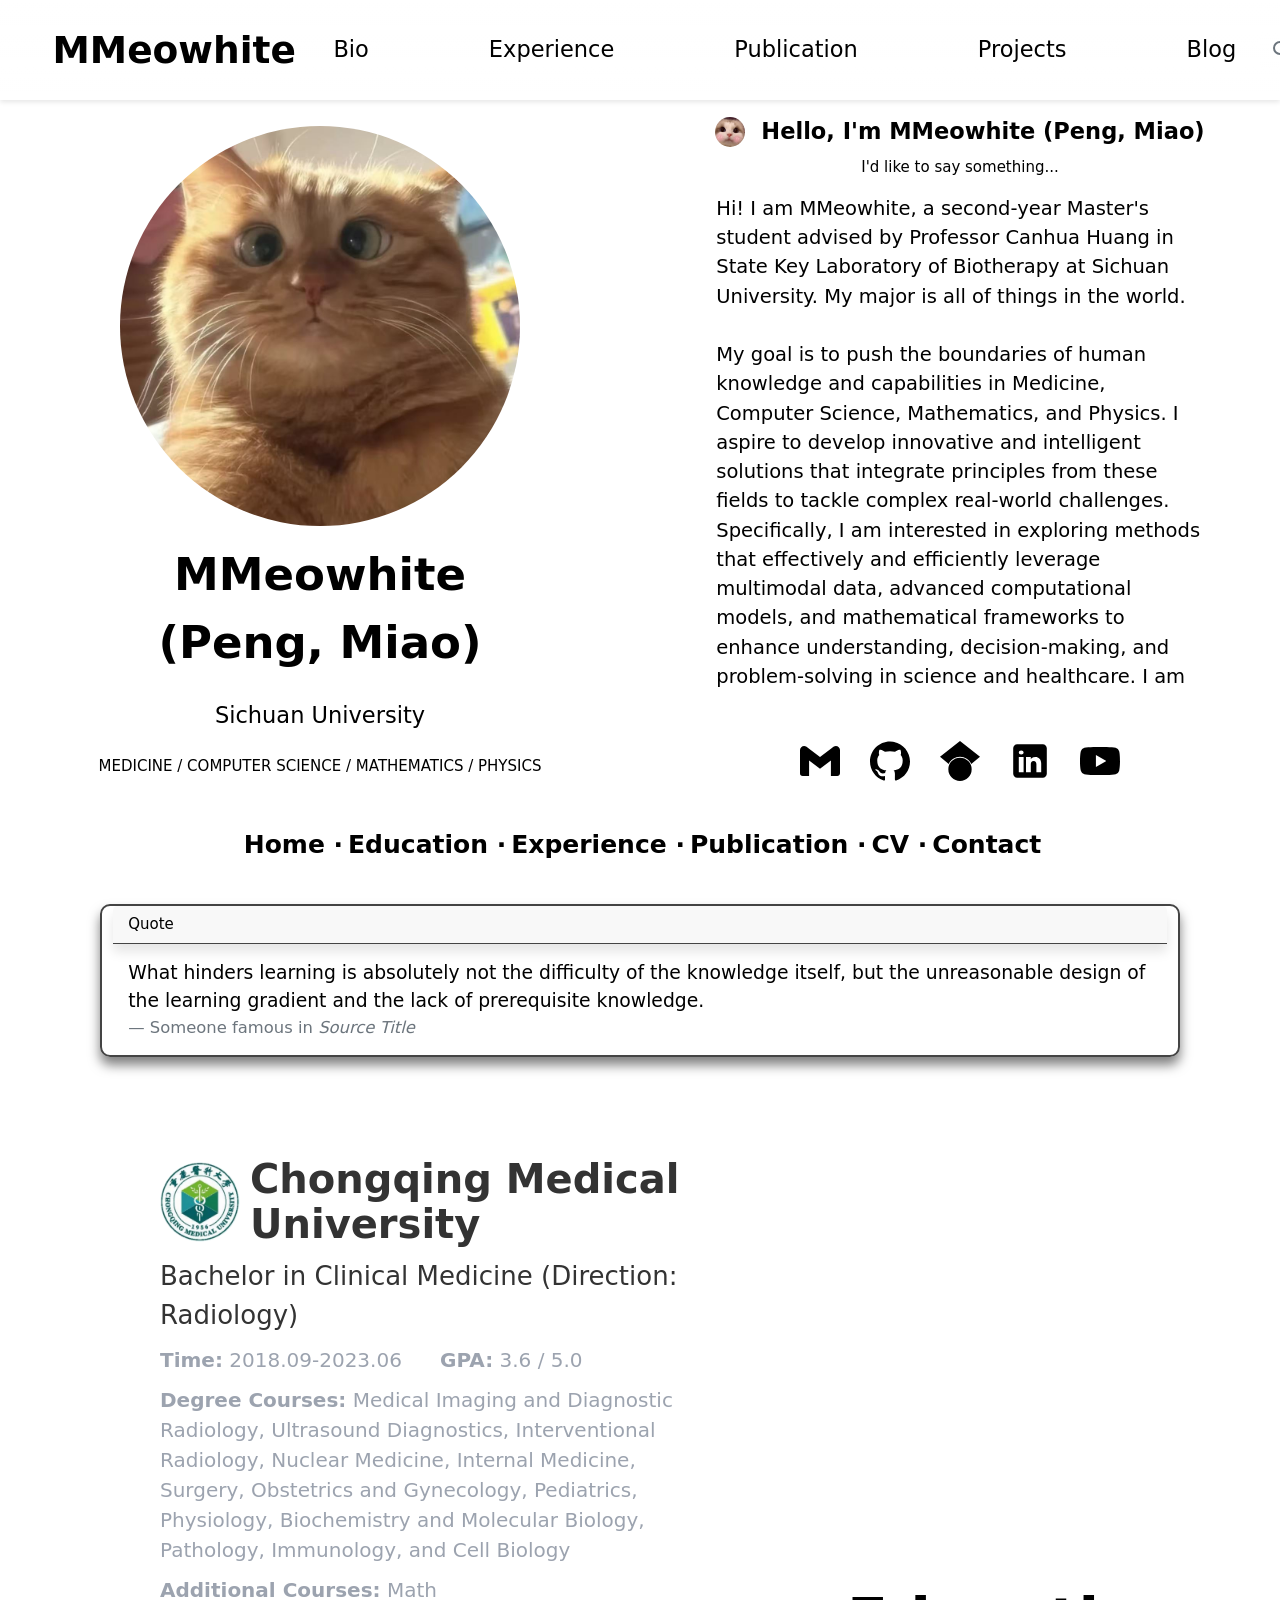
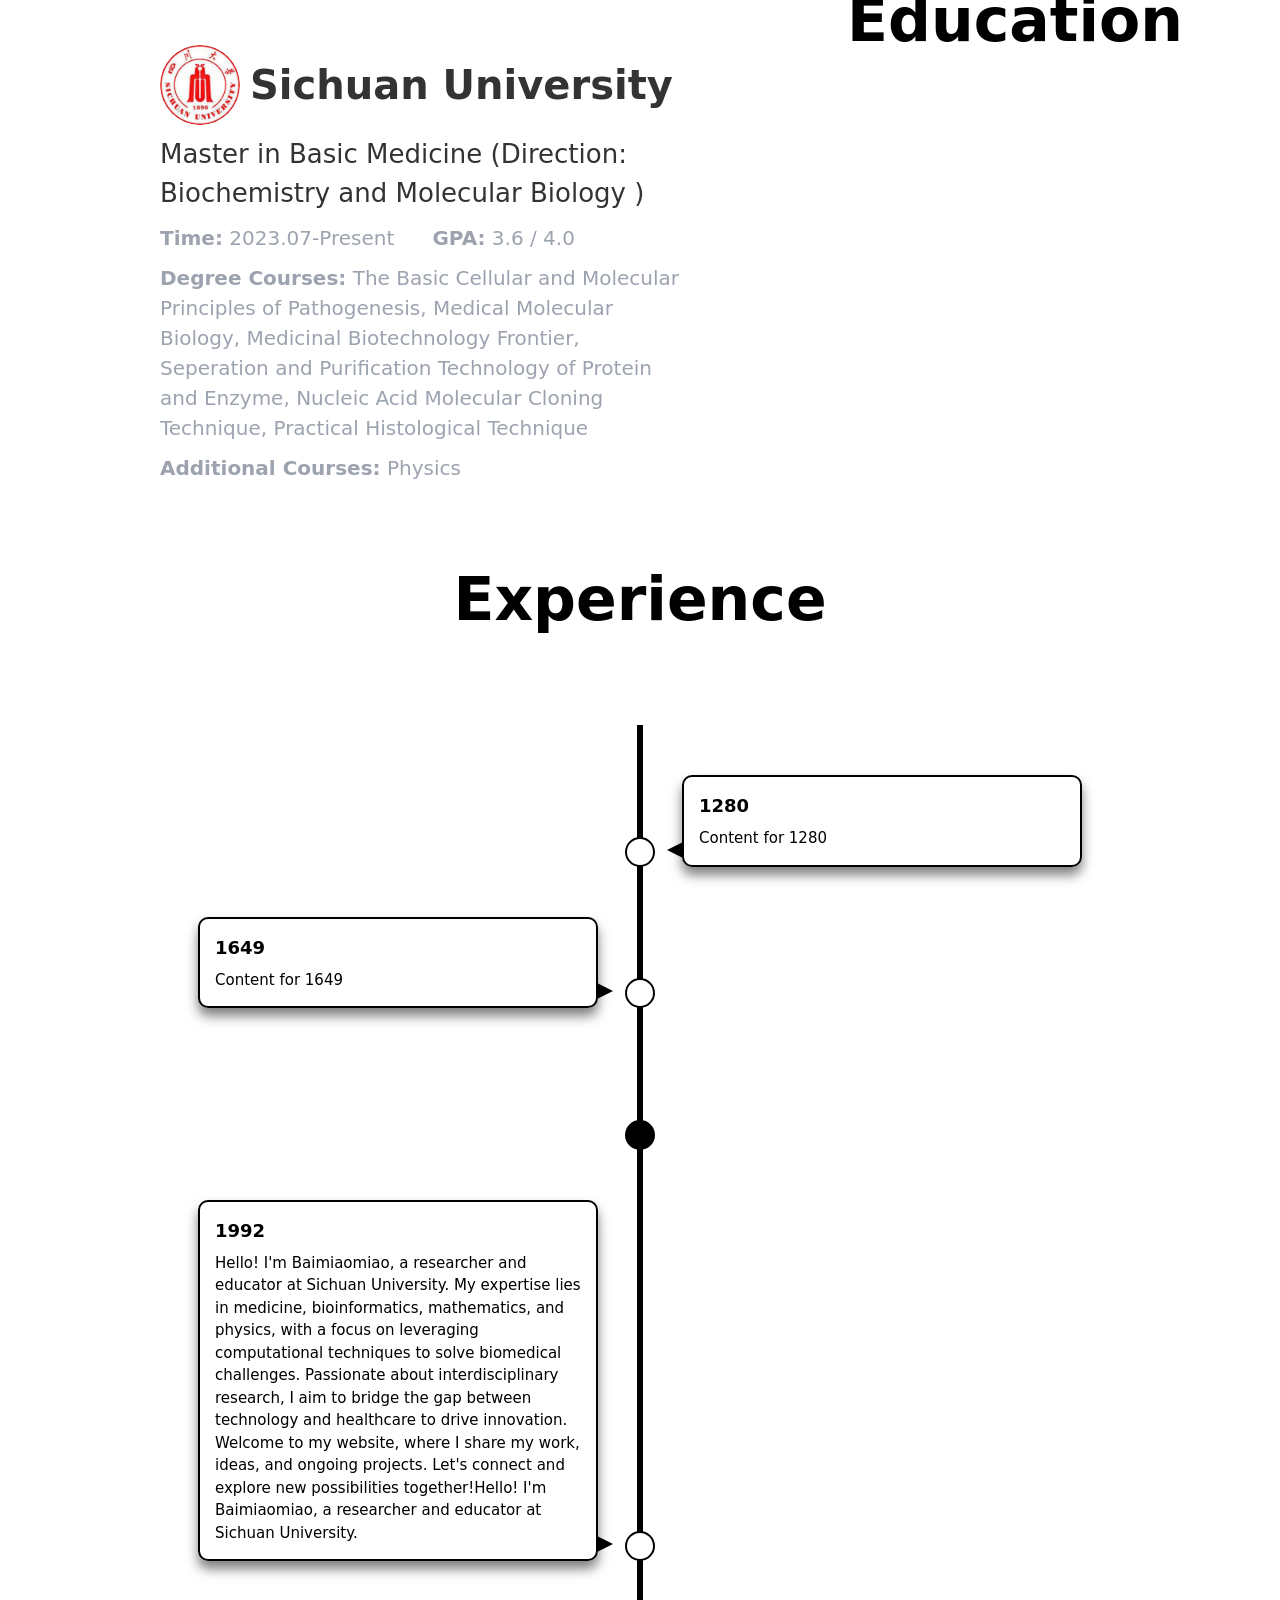
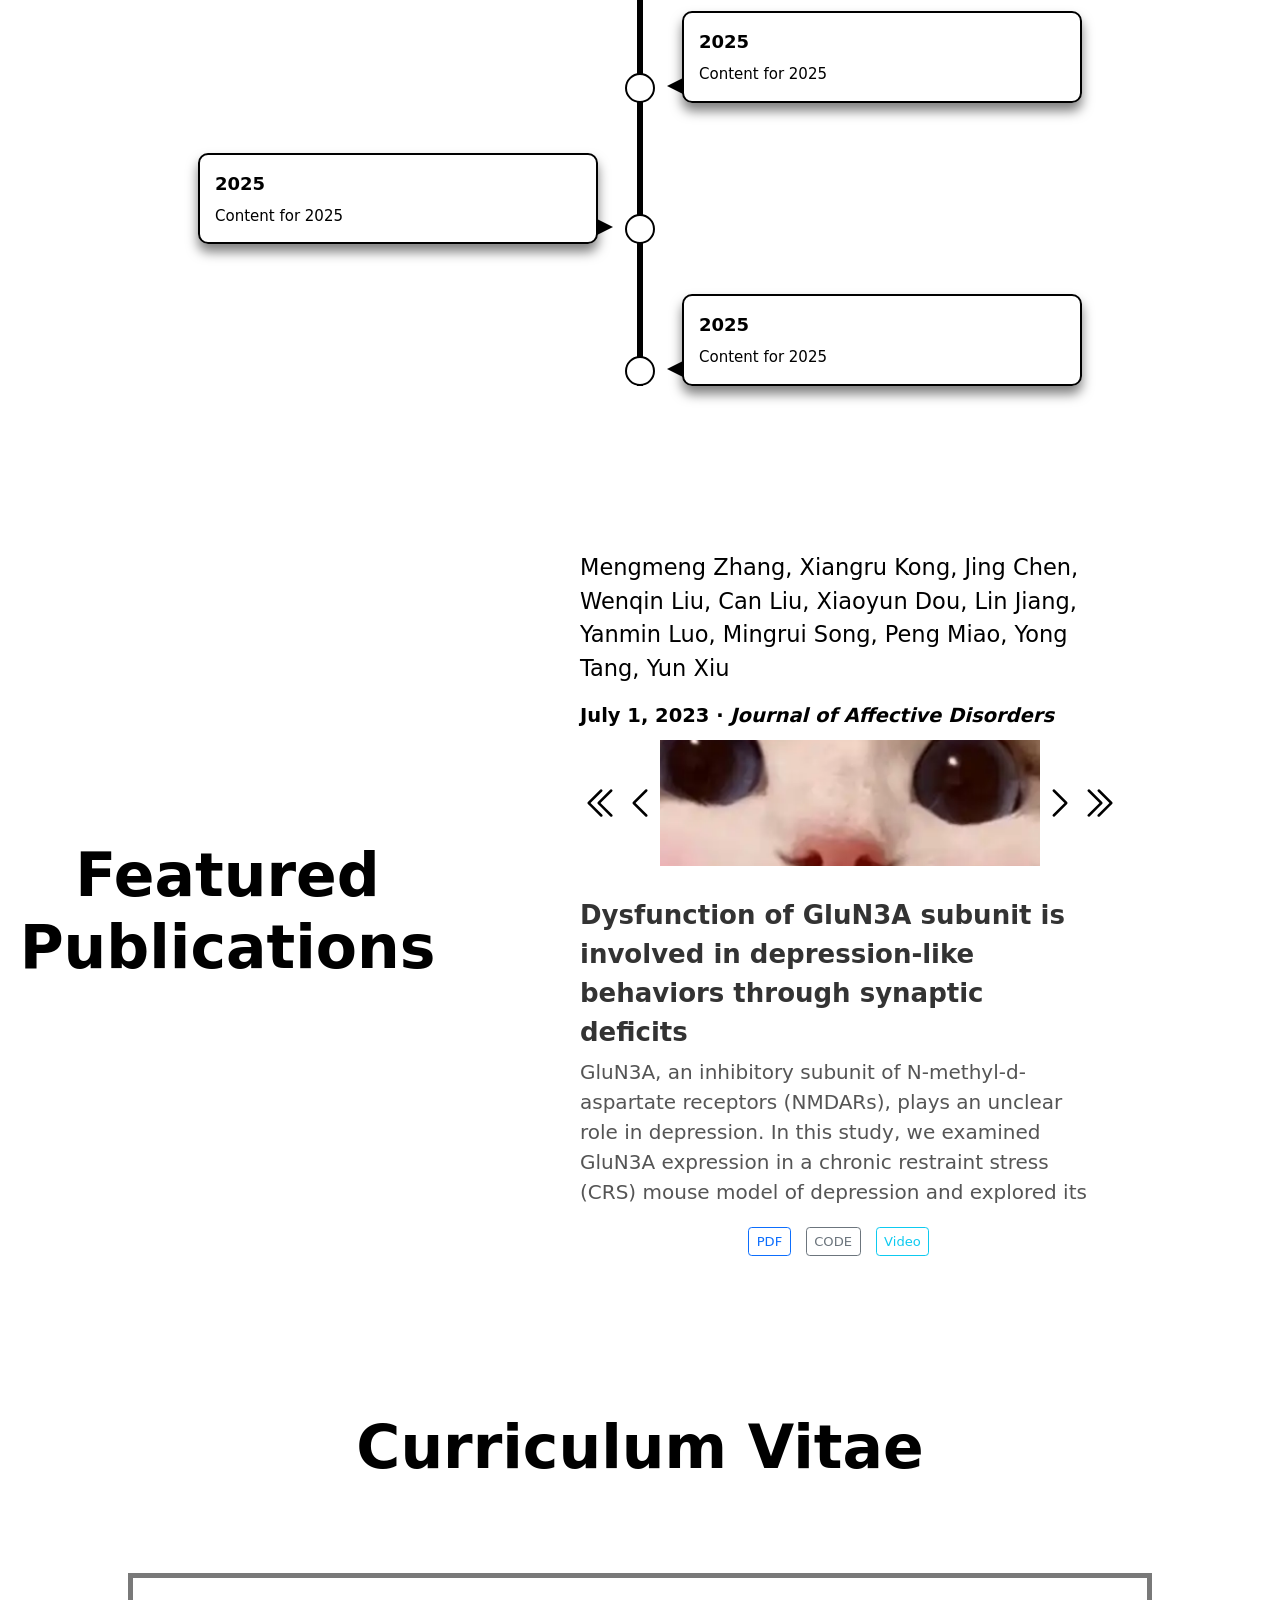
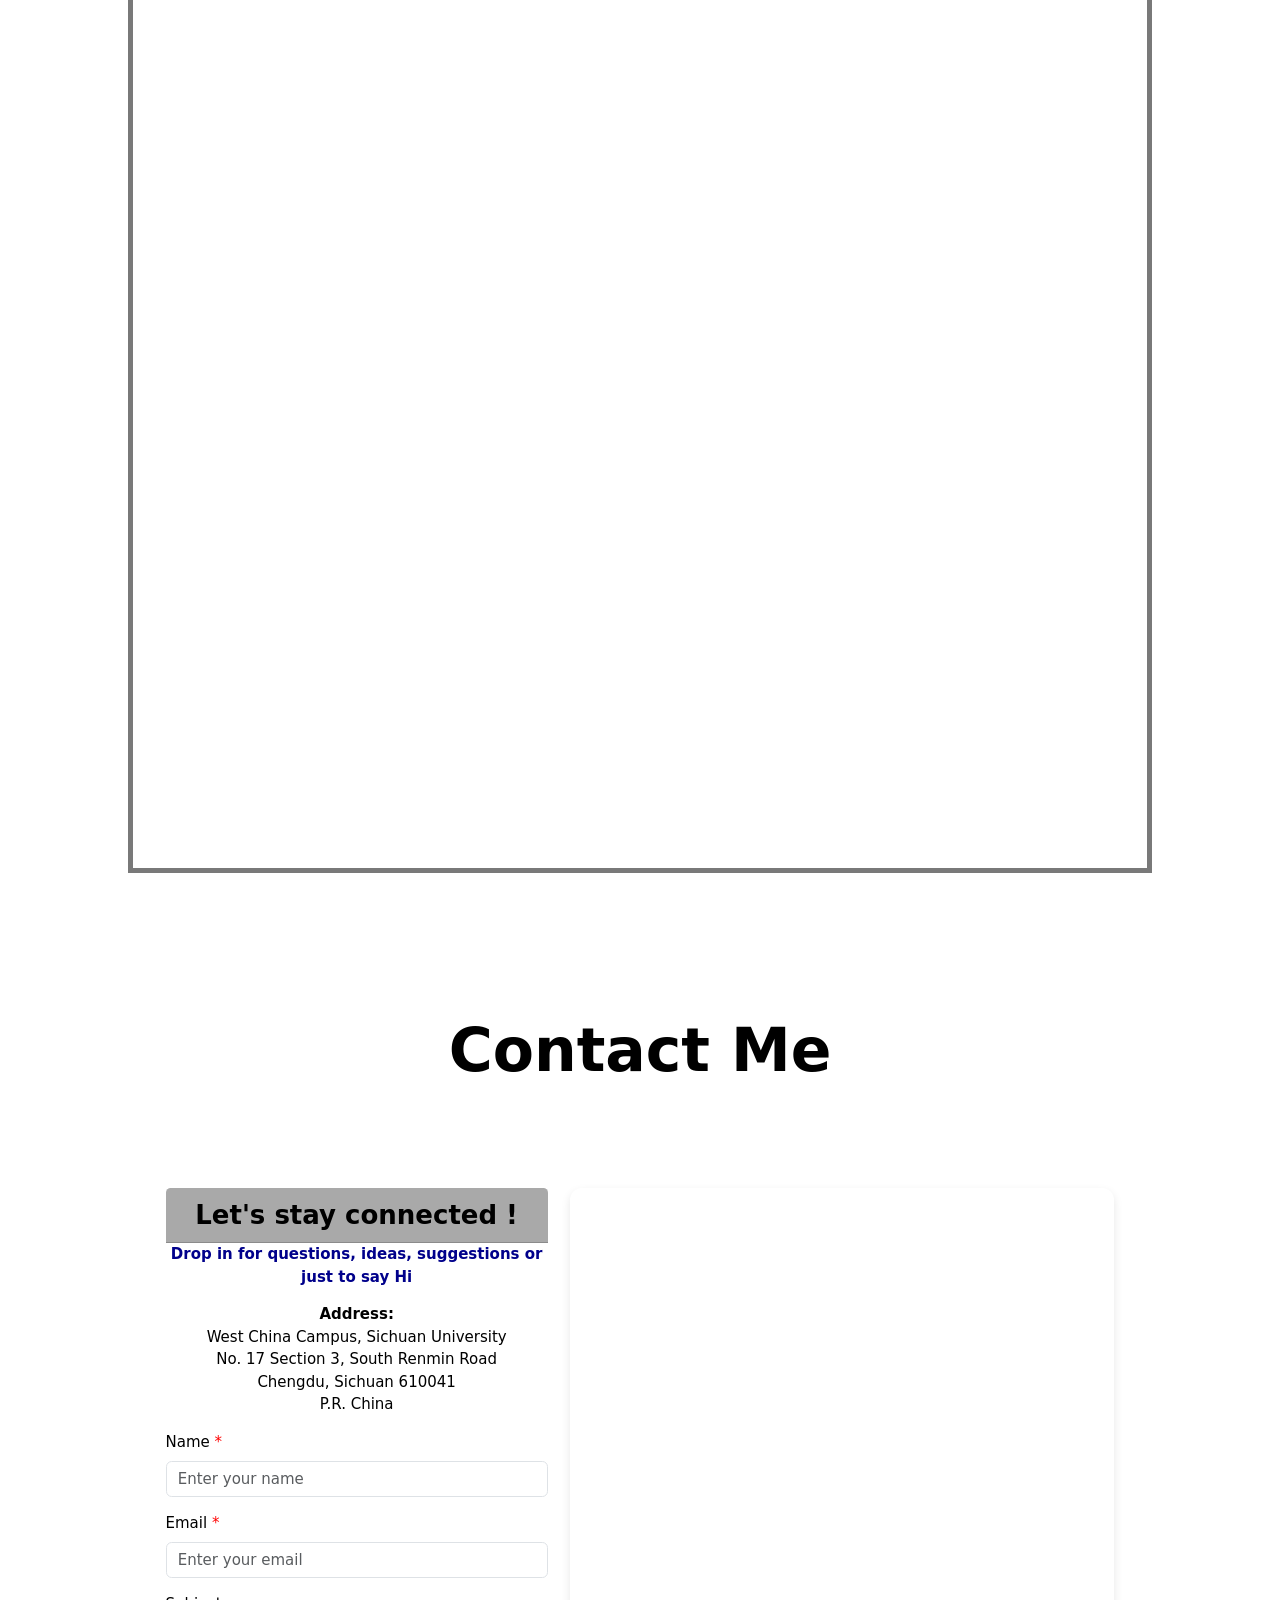
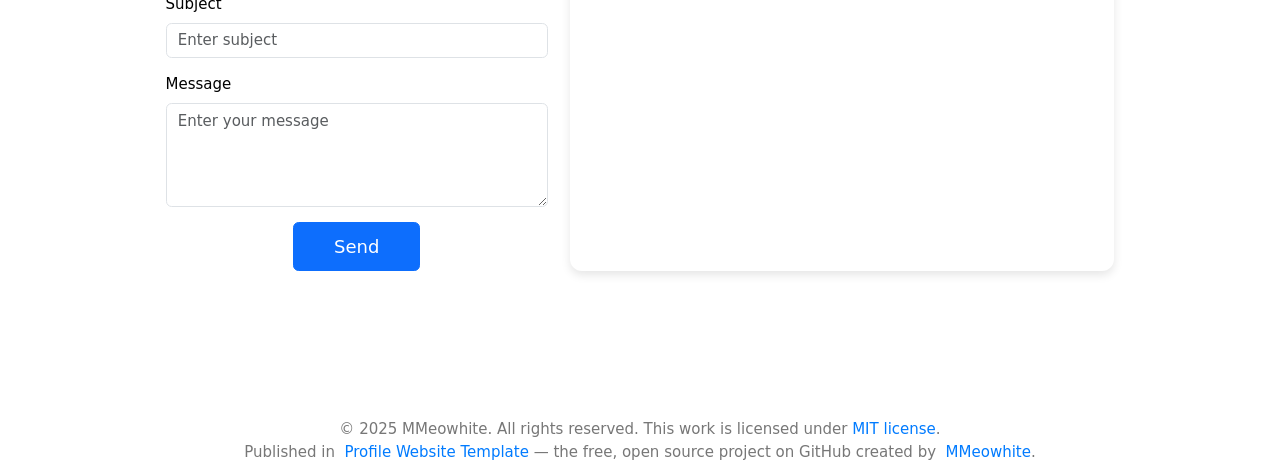
==== commit fa5622ac: "Updates" ====
--- a/index.html
+++ b/index.html
@@ -1 +1 @@
-<!doctype html><html lang="en"><head><meta charset="utf-8"/><title>Profile Website</title><link rel="icon" href="./favicon.ico"/><meta name="viewport" content="width=device-width,initial-scale=1"/><script defer="defer" src="./static/js/main.e7448d7c.js"></script><link href="./static/css/main.5cfffe11.css" rel="stylesheet"></head><body><noscript>You need to enable JavaScript to run this app.</noscript><div id="root"></div></body></html>+<!doctype html><html lang="en"><head><meta charset="utf-8"/><title>Profile Website</title><link rel="icon" href="./favicon.ico"/><meta name="viewport" content="width=device-width,initial-scale=1"/><script type="text/javascript" src="https://api.map.baidu.com/api?v=3.0&ak=z8fH2H3aZfAVSVGkVIRMG2vUPYzrvXYQ"></script><script defer="defer" src="./static/js/main.956f4e52.js"></script><link href="./static/css/main.c4ddb069.css" rel="stylesheet"></head><body><noscript>You need to enable JavaScript to run this app.</noscript><div id="root"></div></body></html>
--- a/static/css/main.c4ddb069.css
+++ b/static/css/main.c4ddb069.css
@@ -0,0 +1,17 @@
+@charset "UTF-8";#root,body,html{margin:0;padding:0;top:0}#root{display:flex;flex-direction:column}*{font-size:100%;margin:0;padding:0}*,:after,:before{box-sizing:border-box}body,html{background-color:#fff;font-family:Arial,sans-serif;font-weight:400;height:100%;line-height:1.5;position:absolute;scroll-behavior:smooth;width:100%}html{font-size:15px}.App{display:flex;flex-direction:column;height:100%;text-align:center}.topNavBar_navbar__-1csf{align-items:center;display:flex;height:100px;justify-content:space-between;left:0;padding:0 1.5rem;position:fixed;top:0;transition:background-color .3s ease,color .3s ease,top .3s ease-in-out;white-space:nowrap;width:100vw;z-index:99999999999}.topNavBar_darkMode__WW2f9{background:linear-gradient(180deg,#000000e6,#0000004d);box-shadow:0 2px 5px #ffffff1a;color:#fff}.topNavBar_lightMode__FCpjx{background:linear-gradient(180deg,#ffffffe6,#ffffff4d);box-shadow:0 2px 5px #0000001a;color:#000}.topNavBar_link__dODZ1{font-size:1rem;text-decoration:none;transition:color .3s ease}.topNavBar_link__dODZ1:hover{transform:scale(1.1)}.topNavBar_lightMode__FCpjx .topNavBar_link__dODZ1{color:#000}.topNavBar_darkMode__WW2f9 .topNavBar_link__dODZ1{color:#fff}.topNavBar_darkMode__WW2f9 .topNavBar_link__dODZ1:hover,.topNavBar_lightMode__FCpjx .topNavBar_link__dODZ1:hover{color:#007bff}button{background:none;border:none;cursor:pointer;font-size:1.2rem;transition:transform .3s ease}button:hover{transform:scale(1.1)}.topNavBar_themeToggle__U\+-N8{background:none;border:none;color:inherit;cursor:pointer;font-size:1.5rem;outline:none;transition:transform .3s ease}.topNavBar_themeToggle__U\+-N8:hover{transform:scale(1.2)}.topNavBar_navbar-toggler__IAa1y{background-color:#000;border:none;padding:.5rem}.topNavBar_navbar-toggler__IAa1y:hover{background-color:#007bff;transform:scale(1.1);transition:background-color .3s ease,transform .3s ease}.topNavBar_navbar-toggler-icon__Cm5dp{background-color:#000;background-image:none;content:"";display:block;height:2px;position:relative;width:20px}.topNavBar_navbar-toggler-icon__Cm5dp:after,.topNavBar_navbar-toggler-icon__Cm5dp:before{background-color:#000;content:"";height:2px;left:0;position:absolute;width:20px}.topNavBar_navbar-toggler-icon__Cm5dp:before{top:-6px}.topNavBar_navbar-toggler-icon__Cm5dp:after{top:6px}.topNavBar_fullScreenNav__EzkcJ{align-items:center;bottom:0;display:flex;height:100vh;justify-content:center;left:0;position:fixed;top:0;width:100vw;z-index:9999999999}.topNavBar_navContent__unnNo{align-items:center;display:flex;flex-direction:column;justify-content:center}.topNavBar_link__dODZ1{color:inherit;font-size:2rem;margin:1rem;text-align:center}.topNavBar_fullScreenNav__EzkcJ{position:relative}.topNavBar_closeButton__jO5jT{color:inherit;cursor:pointer;font-size:2rem;position:absolute;right:10px;top:10px}.topNavBar_container__J71Jl{align-items:center;bottom:0;display:flex;flex-flow:row;height:20px;justify-content:center;left:0;position:fixed;top:100px;width:100vw}.topNavBar_input__mQDbf{font-size:1rem;padding:10px;width:300px}.topNavBar_button__Z0D3e{cursor:pointer;font-size:16px;padding:10px 20px}.layout{display:flex;flex-direction:column;min-height:100vh;transition:background-color .3s ease,color .3s ease}.layout main{flex-grow:1}.light-mode{background-color:#fff;color:#000}.dark-mode{background-color:#2c2c2c;color:#f1f1f1}.content{margin-top:100px;padding:20px}.paperBlock_referenceBox__5q51z{background-color:inherit;border-radius:8px;display:flex;flex-direction:column;gap:20px;margin:10px;padding:20px}.paperBlock_referenceItemFrame__wmx1u{align-items:center;background-color:#fff;border-radius:8px;box-shadow:0 0 24px 12px #00000080;display:flex;flex-direction:row;gap:20px;padding:10px;transition:box-shadow .2s ease-in-out}.paperBlock_referenceItemFrame__wmx1u:hover{box-shadow:0 0 24px 24px #00000026}.paperBlock_imgContainer__zP-w9{align-items:center;background-color:initial;border-radius:8px;display:flex;flex:0 0 30%;justify-content:center;overflow:hidden}.paperBlock_imgContainer__zP-w9 img{border-radius:8px;height:auto;object-fit:cover;width:100%}.paperBlock_contentContainer__E2065{display:flex;flex:1 1;flex-direction:column;gap:5px;justify-content:space-between}.paperBlock_referenceItem__BE4ak{align-items:flex-start;display:flex;flex-direction:column;gap:5px}.paperBlock_referenceTitle__kVopY{font-size:1.6em;font-weight:700;margin:0}.paperBlock_referenceAuthors__HRpGS{font-size:1.2em;font-style:italic;margin:0}.paperBlock_referenceAbstract__fed0k{color:#777;font-size:1em;line-height:1.6;margin:0}.paperBlock_referenceIntro__-T68l{color:#888;font-size:.95em;font-style:italic;margin-top:10px}.paperBlock_referenceIntro__-T68l b{color:#555;font-style:normal}.paperBlock_referenceLink__3g4th{color:inherit;text-decoration:none}.paperBlock_referenceLink__3g4th:hover{border-bottom:1px dotted #007bff;color:#0056b3;padding-bottom:2px;text-decoration:none}.masonry-grid{column-count:2;column-gap:5rem}.masonry-item{break-inside:avoid;margin-bottom:5rem;page-break-inside:avoid}@media (min-width:768px){.masonry-grid{column-count:2}}@media (max-width:768px){.masonry-grid{column-count:1}}/*!
+ * Bootstrap  v5.3.3 (https://getbootstrap.com/)
+ * Copyright 2011-2024 The Bootstrap Authors
+ * Licensed under MIT (https://github.com/twbs/bootstrap/blob/main/LICENSE)
+ */:root,[data-bs-theme=light]{--bs-blue:#0d6efd;--bs-indigo:#6610f2;--bs-purple:#6f42c1;--bs-pink:#d63384;--bs-red:#dc3545;--bs-orange:#fd7e14;--bs-yellow:#ffc107;--bs-green:#198754;--bs-teal:#20c997;--bs-cyan:#0dcaf0;--bs-black:#000;--bs-white:#fff;--bs-gray:#6c757d;--bs-gray-dark:#343a40;--bs-gray-100:#f8f9fa;--bs-gray-200:#e9ecef;--bs-gray-300:#dee2e6;--bs-gray-400:#ced4da;--bs-gray-500:#adb5bd;--bs-gray-600:#6c757d;--bs-gray-700:#495057;--bs-gray-800:#343a40;--bs-gray-900:#212529;--bs-primary:#0d6efd;--bs-secondary:#6c757d;--bs-success:#198754;--bs-info:#0dcaf0;--bs-warning:#ffc107;--bs-danger:#dc3545;--bs-light:#f8f9fa;--bs-dark:#212529;--bs-primary-rgb:13,110,253;--bs-secondary-rgb:108,117,125;--bs-success-rgb:25,135,84;--bs-info-rgb:13,202,240;--bs-warning-rgb:255,193,7;--bs-danger-rgb:220,53,69;--bs-light-rgb:248,249,250;--bs-dark-rgb:33,37,41;--bs-primary-text-emphasis:#052c65;--bs-secondary-text-emphasis:#2b2f32;--bs-success-text-emphasis:#0a3622;--bs-info-text-emphasis:#055160;--bs-warning-text-emphasis:#664d03;--bs-danger-text-emphasis:#58151c;--bs-light-text-emphasis:#495057;--bs-dark-text-emphasis:#495057;--bs-primary-bg-subtle:#cfe2ff;--bs-secondary-bg-subtle:#e2e3e5;--bs-success-bg-subtle:#d1e7dd;--bs-info-bg-subtle:#cff4fc;--bs-warning-bg-subtle:#fff3cd;--bs-danger-bg-subtle:#f8d7da;--bs-light-bg-subtle:#fcfcfd;--bs-dark-bg-subtle:#ced4da;--bs-primary-border-subtle:#9ec5fe;--bs-secondary-border-subtle:#c4c8cb;--bs-success-border-subtle:#a3cfbb;--bs-info-border-subtle:#9eeaf9;--bs-warning-border-subtle:#ffe69c;--bs-danger-border-subtle:#f1aeb5;--bs-light-border-subtle:#e9ecef;--bs-dark-border-subtle:#adb5bd;--bs-white-rgb:255,255,255;--bs-black-rgb:0,0,0;--bs-font-sans-serif:system-ui,-apple-system,"Segoe UI",Roboto,"Helvetica Neue","Noto Sans","Liberation Sans",Arial,sans-serif,"Apple Color Emoji","Segoe UI Emoji","Segoe UI Symbol","Noto Color Emoji";--bs-font-monospace:SFMono-Regular,Menlo,Monaco,Consolas,"Liberation Mono","Courier New",monospace;--bs-gradient:linear-gradient(180deg,#ffffff26,#fff0);--bs-body-font-family:var(--bs-font-sans-serif);--bs-body-font-size:1rem;--bs-body-font-weight:400;--bs-body-line-height:1.5;--bs-body-color:#212529;--bs-body-color-rgb:33,37,41;--bs-body-bg:#fff;--bs-body-bg-rgb:255,255,255;--bs-emphasis-color:#000;--bs-emphasis-color-rgb:0,0,0;--bs-secondary-color:#212529bf;--bs-secondary-color-rgb:33,37,41;--bs-secondary-bg:#e9ecef;--bs-secondary-bg-rgb:233,236,239;--bs-tertiary-color:#21252980;--bs-tertiary-color-rgb:33,37,41;--bs-tertiary-bg:#f8f9fa;--bs-tertiary-bg-rgb:248,249,250;--bs-heading-color:inherit;--bs-link-color:#0d6efd;--bs-link-color-rgb:13,110,253;--bs-link-decoration:underline;--bs-link-hover-color:#0a58ca;--bs-link-hover-color-rgb:10,88,202;--bs-code-color:#d63384;--bs-highlight-color:#212529;--bs-highlight-bg:#fff3cd;--bs-border-width:1px;--bs-border-style:solid;--bs-border-color:#dee2e6;--bs-border-color-translucent:rgba(0,0,0,.175);--bs-border-radius:0.375rem;--bs-border-radius-sm:0.25rem;--bs-border-radius-lg:0.5rem;--bs-border-radius-xl:1rem;--bs-border-radius-xxl:2rem;--bs-border-radius-2xl:var(--bs-border-radius-xxl);--bs-border-radius-pill:50rem;--bs-box-shadow:0 0.5rem 1rem #00000026;--bs-box-shadow-sm:0 0.125rem 0.25rem rgba(0,0,0,.075);--bs-box-shadow-lg:0 1rem 3rem rgba(0,0,0,.175);--bs-box-shadow-inset:inset 0 1px 2px rgba(0,0,0,.075);--bs-focus-ring-width:0.25rem;--bs-focus-ring-opacity:0.25;--bs-focus-ring-color:#0d6efd40;--bs-form-valid-color:#198754;--bs-form-valid-border-color:#198754;--bs-form-invalid-color:#dc3545;--bs-form-invalid-border-color:#dc3545}[data-bs-theme=dark]{--bs-body-color:#dee2e6;--bs-body-color-rgb:222,226,230;--bs-body-bg:#212529;--bs-body-bg-rgb:33,37,41;--bs-emphasis-color:#fff;--bs-emphasis-color-rgb:255,255,255;--bs-secondary-color:#dee2e6bf;--bs-secondary-color-rgb:222,226,230;--bs-secondary-bg:#343a40;--bs-secondary-bg-rgb:52,58,64;--bs-tertiary-color:#dee2e680;--bs-tertiary-color-rgb:222,226,230;--bs-tertiary-bg:#2b3035;--bs-tertiary-bg-rgb:43,48,53;--bs-primary-text-emphasis:#6ea8fe;--bs-secondary-text-emphasis:#a7acb1;--bs-success-text-emphasis:#75b798;--bs-info-text-emphasis:#6edff6;--bs-warning-text-emphasis:#ffda6a;--bs-danger-text-emphasis:#ea868f;--bs-light-text-emphasis:#f8f9fa;--bs-dark-text-emphasis:#dee2e6;--bs-primary-bg-subtle:#031633;--bs-secondary-bg-subtle:#161719;--bs-success-bg-subtle:#051b11;--bs-info-bg-subtle:#032830;--bs-warning-bg-subtle:#332701;--bs-danger-bg-subtle:#2c0b0e;--bs-light-bg-subtle:#343a40;--bs-dark-bg-subtle:#1a1d20;--bs-primary-border-subtle:#084298;--bs-secondary-border-subtle:#41464b;--bs-success-border-subtle:#0f5132;--bs-info-border-subtle:#087990;--bs-warning-border-subtle:#997404;--bs-danger-border-subtle:#842029;--bs-light-border-subtle:#495057;--bs-dark-border-subtle:#343a40;--bs-heading-color:inherit;--bs-link-color:#6ea8fe;--bs-link-hover-color:#8bb9fe;--bs-link-color-rgb:110,168,254;--bs-link-hover-color-rgb:139,185,254;--bs-code-color:#e685b5;--bs-highlight-color:#dee2e6;--bs-highlight-bg:#664d03;--bs-border-color:#495057;--bs-border-color-translucent:#ffffff26;--bs-form-valid-color:#75b798;--bs-form-valid-border-color:#75b798;--bs-form-invalid-color:#ea868f;--bs-form-invalid-border-color:#ea868f;color-scheme:dark}*,:after,:before{box-sizing:border-box}@media (prefers-reduced-motion:no-preference){:root{scroll-behavior:smooth}}body{-webkit-text-size-adjust:100%;-webkit-tap-highlight-color:transparent;background-color:#fff;background-color:var(--bs-body-bg);color:#212529;color:var(--bs-body-color);font-family:system-ui,-apple-system,Segoe UI,Roboto,Helvetica Neue,Noto Sans,Liberation Sans,Arial,sans-serif,Apple Color Emoji,Segoe UI Emoji,Segoe UI Symbol,Noto Color Emoji;font-family:var(--bs-body-font-family);font-size:1rem;font-size:var(--bs-body-font-size);font-weight:400;font-weight:var(--bs-body-font-weight);line-height:1.5;line-height:var(--bs-body-line-height);text-align:var(--bs-body-text-align)}hr{border:0;border-top:1px solid;border-top:var(--bs-border-width) solid;color:inherit;margin:1rem 0;opacity:.25}.h1,.h2,.h3,.h4,.h5,.h6,h1,h2,h3,h4,h5,h6{color:inherit;color:var(--bs-heading-color);font-weight:500;line-height:1.2;margin-bottom:.5rem;margin-top:0}.h1,h1{font-size:calc(1.375rem + 1.5vw)}@media (min-width:1200px){.h1,h1{font-size:2.5rem}}.h2,h2{font-size:calc(1.325rem + .9vw)}@media (min-width:1200px){.h2,h2{font-size:2rem}}.h3,h3{font-size:calc(1.3rem + .6vw)}@media (min-width:1200px){.h3,h3{font-size:1.75rem}}.h4,h4{font-size:calc(1.275rem + .3vw)}@media (min-width:1200px){.h4,h4{font-size:1.5rem}}.h5,h5{font-size:1.25rem}.h6,h6{font-size:1rem}p{margin-bottom:1rem;margin-top:0}abbr[title]{cursor:help;-webkit-text-decoration-skip-ink:none;text-decoration-skip-ink:none}address{font-style:normal;line-height:inherit;margin-bottom:1rem}ol,ul{padding-left:2rem}dl,ol,ul{margin-bottom:1rem;margin-top:0}ol ol,ol ul,ul ol,ul ul{margin-bottom:0}dt{font-weight:700}dd{margin-bottom:.5rem;margin-left:0}blockquote{margin:0 0 1rem}.small,small{font-size:.875em}.mark,mark{background-color:#fff3cd;background-color:var(--bs-highlight-bg);color:#212529;color:var(--bs-highlight-color);padding:.1875em}sub,sup{font-size:.75em}a{color:#0d6efd;color:rgba(var(--bs-link-color-rgb),var(--bs-link-opacity,1));text-decoration:underline}a:hover{--bs-link-color-rgb:var(--bs-link-hover-color-rgb)}a:not([href]):not([class]),a:not([href]):not([class]):hover{color:inherit;text-decoration:none}code,kbd,pre,samp{font-family:SFMono-Regular,Menlo,Monaco,Consolas,Liberation Mono,Courier New,monospace;font-family:var(--bs-font-monospace);font-size:1em}pre{display:block;font-size:.875em;margin-bottom:1rem;margin-top:0;overflow:auto}pre code{color:inherit;font-size:inherit;word-break:normal}code{word-wrap:break-word;color:#d63384;color:var(--bs-code-color);font-size:.875em}a>code{color:inherit}kbd{background-color:#212529;background-color:var(--bs-body-color);border-radius:.25rem;color:#fff;color:var(--bs-body-bg);font-size:.875em;padding:.1875rem .375rem}kbd kbd{font-size:1em;padding:0}figure{margin:0 0 1rem}img,svg{vertical-align:middle}table{border-collapse:collapse;caption-side:bottom}caption{color:#212529bf;color:var(--bs-secondary-color);padding-bottom:.5rem;padding-top:.5rem;text-align:left}th{text-align:inherit;text-align:-webkit-match-parent}tbody,td,tfoot,th,thead,tr{border:0 solid;border-color:inherit}label{display:inline-block}button{border-radius:0}button:focus:not(:focus-visible){outline:0}button,input,optgroup,select,textarea{font-size:inherit;line-height:inherit}[role=button]{cursor:pointer}select{word-wrap:normal}select:disabled{opacity:1}[list]:not([type=date]):not([type=datetime-local]):not([type=month]):not([type=week]):not([type=time])::-webkit-calendar-picker-indicator{display:none!important}[type=button]:not(:disabled),[type=reset]:not(:disabled),[type=submit]:not(:disabled),button:not(:disabled){cursor:pointer}::-moz-focus-inner{border-style:none;padding:0}textarea{resize:vertical}fieldset{border:0;margin:0;min-width:0;padding:0}legend{float:left;font-size:calc(1.275rem + .3vw);line-height:inherit;margin-bottom:.5rem;width:100%}@media (min-width:1200px){legend{font-size:1.5rem}}legend+*{clear:left}::-webkit-datetime-edit-day-field,::-webkit-datetime-edit-fields-wrapper,::-webkit-datetime-edit-hour-field,::-webkit-datetime-edit-minute,::-webkit-datetime-edit-month-field,::-webkit-datetime-edit-text,::-webkit-datetime-edit-year-field{padding:0}::-webkit-inner-spin-button{height:auto}::-webkit-search-decoration{-webkit-appearance:none}::-webkit-color-swatch-wrapper{padding:0}::file-selector-button{-webkit-appearance:button;font:inherit}output{display:inline-block}iframe{border:0}summary{cursor:pointer}[hidden]{display:none!important}.lead{font-size:1.25rem;font-weight:300}.display-1{font-size:calc(1.625rem + 4.5vw);font-weight:300;line-height:1.2}@media (min-width:1200px){.display-1{font-size:5rem}}.display-2{font-size:calc(1.575rem + 3.9vw);font-weight:300;line-height:1.2}@media (min-width:1200px){.display-2{font-size:4.5rem}}.display-3{font-size:calc(1.525rem + 3.3vw);font-weight:300;line-height:1.2}@media (min-width:1200px){.display-3{font-size:4rem}}.display-4{font-size:calc(1.475rem + 2.7vw);font-weight:300;line-height:1.2}@media (min-width:1200px){.display-4{font-size:3.5rem}}.display-5{font-size:calc(1.425rem + 2.1vw);font-weight:300;line-height:1.2}@media (min-width:1200px){.display-5{font-size:3rem}}.display-6{font-size:calc(1.375rem + 1.5vw);font-weight:300;line-height:1.2}@media (min-width:1200px){.display-6{font-size:2.5rem}}.list-inline,.list-unstyled{list-style:none;padding-left:0}.list-inline-item{display:inline-block}.list-inline-item:not(:last-child){margin-right:.5rem}.initialism{font-size:.875em;text-transform:uppercase}.blockquote{font-size:1.25rem;margin-bottom:1rem}.blockquote>:last-child{margin-bottom:0}.blockquote-footer{color:#6c757d;font-size:.875em;margin-bottom:1rem;margin-top:-1rem}.blockquote-footer:before{content:"— "}.img-fluid,.img-thumbnail{height:auto;max-width:100%}.img-thumbnail{background-color:#fff;background-color:var(--bs-body-bg);border:1px solid #dee2e6;border:var(--bs-border-width) solid var(--bs-border-color);border-radius:.375rem;border-radius:var(--bs-border-radius);padding:.25rem}.figure{display:inline-block}.figure-img{line-height:1;margin-bottom:.5rem}.figure-caption{color:#212529bf;color:var(--bs-secondary-color);font-size:.875em}.container,.container-fluid,.container-lg,.container-md,.container-sm,.container-xl,.container-xxl{--bs-gutter-x:1.5rem;--bs-gutter-y:0;margin-left:auto;margin-right:auto;padding-left:calc(var(--bs-gutter-x)*.5);padding-right:calc(var(--bs-gutter-x)*.5);width:100%}@media (min-width:576px){.container,.container-sm{max-width:540px}}@media (min-width:768px){.container,.container-md,.container-sm{max-width:720px}}@media (min-width:992px){.container,.container-lg,.container-md,.container-sm{max-width:960px}}@media (min-width:1200px){.container,.container-lg,.container-md,.container-sm,.container-xl{max-width:1140px}}@media (min-width:1400px){.container,.container-lg,.container-md,.container-sm,.container-xl,.container-xxl{max-width:1320px}}:root{--bs-breakpoint-xs:0;--bs-breakpoint-sm:576px;--bs-breakpoint-md:768px;--bs-breakpoint-lg:992px;--bs-breakpoint-xl:1200px;--bs-breakpoint-xxl:1400px}.row{--bs-gutter-x:1.5rem;--bs-gutter-y:0;display:flex;flex-wrap:wrap;margin-left:calc(var(--bs-gutter-x)*-.5);margin-right:calc(var(--bs-gutter-x)*-.5);margin-top:calc(var(--bs-gutter-y)*-1)}.row>*{flex-shrink:0;margin-top:var(--bs-gutter-y);max-width:100%;padding-left:calc(var(--bs-gutter-x)*.5);padding-right:calc(var(--bs-gutter-x)*.5);width:100%}.col{flex:1 0}.row-cols-auto>*{flex:0 0 auto;width:auto}.row-cols-1>*{flex:0 0 auto;width:100%}.row-cols-2>*{flex:0 0 auto;width:50%}.row-cols-3>*{flex:0 0 auto;width:33.33333333%}.row-cols-4>*{flex:0 0 auto;width:25%}.row-cols-5>*{flex:0 0 auto;width:20%}.row-cols-6>*{flex:0 0 auto;width:16.66666667%}.col-auto{flex:0 0 auto;width:auto}.col-1{flex:0 0 auto;width:8.33333333%}.col-2{flex:0 0 auto;width:16.66666667%}.col-3{flex:0 0 auto;width:25%}.col-4{flex:0 0 auto;width:33.33333333%}.col-5{flex:0 0 auto;width:41.66666667%}.col-6{flex:0 0 auto;width:50%}.col-7{flex:0 0 auto;width:58.33333333%}.col-8{flex:0 0 auto;width:66.66666667%}.col-9{flex:0 0 auto;width:75%}.col-10{flex:0 0 auto;width:83.33333333%}.col-11{flex:0 0 auto;width:91.66666667%}.col-12{flex:0 0 auto;width:100%}.offset-1{margin-left:8.33333333%}.offset-2{margin-left:16.66666667%}.offset-3{margin-left:25%}.offset-4{margin-left:33.33333333%}.offset-5{margin-left:41.66666667%}.offset-6{margin-left:50%}.offset-7{margin-left:58.33333333%}.offset-8{margin-left:66.66666667%}.offset-9{margin-left:75%}.offset-10{margin-left:83.33333333%}.offset-11{margin-left:91.66666667%}.g-0,.gx-0{--bs-gutter-x:0}.g-0,.gy-0{--bs-gutter-y:0}.g-1,.gx-1{--bs-gutter-x:0.25rem}.g-1,.gy-1{--bs-gutter-y:0.25rem}.g-2,.gx-2{--bs-gutter-x:0.5rem}.g-2,.gy-2{--bs-gutter-y:0.5rem}.g-3,.gx-3{--bs-gutter-x:1rem}.g-3,.gy-3{--bs-gutter-y:1rem}.g-4,.gx-4{--bs-gutter-x:1.5rem}.g-4,.gy-4{--bs-gutter-y:1.5rem}.g-5,.gx-5{--bs-gutter-x:3rem}.g-5,.gy-5{--bs-gutter-y:3rem}@media (min-width:576px){.col-sm{flex:1 0}.row-cols-sm-auto>*{flex:0 0 auto;width:auto}.row-cols-sm-1>*{flex:0 0 auto;width:100%}.row-cols-sm-2>*{flex:0 0 auto;width:50%}.row-cols-sm-3>*{flex:0 0 auto;width:33.33333333%}.row-cols-sm-4>*{flex:0 0 auto;width:25%}.row-cols-sm-5>*{flex:0 0 auto;width:20%}.row-cols-sm-6>*{flex:0 0 auto;width:16.66666667%}.col-sm-auto{flex:0 0 auto;width:auto}.col-sm-1{flex:0 0 auto;width:8.33333333%}.col-sm-2{flex:0 0 auto;width:16.66666667%}.col-sm-3{flex:0 0 auto;width:25%}.col-sm-4{flex:0 0 auto;width:33.33333333%}.col-sm-5{flex:0 0 auto;width:41.66666667%}.col-sm-6{flex:0 0 auto;width:50%}.col-sm-7{flex:0 0 auto;width:58.33333333%}.col-sm-8{flex:0 0 auto;width:66.66666667%}.col-sm-9{flex:0 0 auto;width:75%}.col-sm-10{flex:0 0 auto;width:83.33333333%}.col-sm-11{flex:0 0 auto;width:91.66666667%}.col-sm-12{flex:0 0 auto;width:100%}.offset-sm-0{margin-left:0}.offset-sm-1{margin-left:8.33333333%}.offset-sm-2{margin-left:16.66666667%}.offset-sm-3{margin-left:25%}.offset-sm-4{margin-left:33.33333333%}.offset-sm-5{margin-left:41.66666667%}.offset-sm-6{margin-left:50%}.offset-sm-7{margin-left:58.33333333%}.offset-sm-8{margin-left:66.66666667%}.offset-sm-9{margin-left:75%}.offset-sm-10{margin-left:83.33333333%}.offset-sm-11{margin-left:91.66666667%}.g-sm-0,.gx-sm-0{--bs-gutter-x:0}.g-sm-0,.gy-sm-0{--bs-gutter-y:0}.g-sm-1,.gx-sm-1{--bs-gutter-x:0.25rem}.g-sm-1,.gy-sm-1{--bs-gutter-y:0.25rem}.g-sm-2,.gx-sm-2{--bs-gutter-x:0.5rem}.g-sm-2,.gy-sm-2{--bs-gutter-y:0.5rem}.g-sm-3,.gx-sm-3{--bs-gutter-x:1rem}.g-sm-3,.gy-sm-3{--bs-gutter-y:1rem}.g-sm-4,.gx-sm-4{--bs-gutter-x:1.5rem}.g-sm-4,.gy-sm-4{--bs-gutter-y:1.5rem}.g-sm-5,.gx-sm-5{--bs-gutter-x:3rem}.g-sm-5,.gy-sm-5{--bs-gutter-y:3rem}}@media (min-width:768px){.col-md{flex:1 0}.row-cols-md-auto>*{flex:0 0 auto;width:auto}.row-cols-md-1>*{flex:0 0 auto;width:100%}.row-cols-md-2>*{flex:0 0 auto;width:50%}.row-cols-md-3>*{flex:0 0 auto;width:33.33333333%}.row-cols-md-4>*{flex:0 0 auto;width:25%}.row-cols-md-5>*{flex:0 0 auto;width:20%}.row-cols-md-6>*{flex:0 0 auto;width:16.66666667%}.col-md-auto{flex:0 0 auto;width:auto}.col-md-1{flex:0 0 auto;width:8.33333333%}.col-md-2{flex:0 0 auto;width:16.66666667%}.col-md-3{flex:0 0 auto;width:25%}.col-md-4{flex:0 0 auto;width:33.33333333%}.col-md-5{flex:0 0 auto;width:41.66666667%}.col-md-6{flex:0 0 auto;width:50%}.col-md-7{flex:0 0 auto;width:58.33333333%}.col-md-8{flex:0 0 auto;width:66.66666667%}.col-md-9{flex:0 0 auto;width:75%}.col-md-10{flex:0 0 auto;width:83.33333333%}.col-md-11{flex:0 0 auto;width:91.66666667%}.col-md-12{flex:0 0 auto;width:100%}.offset-md-0{margin-left:0}.offset-md-1{margin-left:8.33333333%}.offset-md-2{margin-left:16.66666667%}.offset-md-3{margin-left:25%}.offset-md-4{margin-left:33.33333333%}.offset-md-5{margin-left:41.66666667%}.offset-md-6{margin-left:50%}.offset-md-7{margin-left:58.33333333%}.offset-md-8{margin-left:66.66666667%}.offset-md-9{margin-left:75%}.offset-md-10{margin-left:83.33333333%}.offset-md-11{margin-left:91.66666667%}.g-md-0,.gx-md-0{--bs-gutter-x:0}.g-md-0,.gy-md-0{--bs-gutter-y:0}.g-md-1,.gx-md-1{--bs-gutter-x:0.25rem}.g-md-1,.gy-md-1{--bs-gutter-y:0.25rem}.g-md-2,.gx-md-2{--bs-gutter-x:0.5rem}.g-md-2,.gy-md-2{--bs-gutter-y:0.5rem}.g-md-3,.gx-md-3{--bs-gutter-x:1rem}.g-md-3,.gy-md-3{--bs-gutter-y:1rem}.g-md-4,.gx-md-4{--bs-gutter-x:1.5rem}.g-md-4,.gy-md-4{--bs-gutter-y:1.5rem}.g-md-5,.gx-md-5{--bs-gutter-x:3rem}.g-md-5,.gy-md-5{--bs-gutter-y:3rem}}@media (min-width:992px){.col-lg{flex:1 0}.row-cols-lg-auto>*{flex:0 0 auto;width:auto}.row-cols-lg-1>*{flex:0 0 auto;width:100%}.row-cols-lg-2>*{flex:0 0 auto;width:50%}.row-cols-lg-3>*{flex:0 0 auto;width:33.33333333%}.row-cols-lg-4>*{flex:0 0 auto;width:25%}.row-cols-lg-5>*{flex:0 0 auto;width:20%}.row-cols-lg-6>*{flex:0 0 auto;width:16.66666667%}.col-lg-auto{flex:0 0 auto;width:auto}.col-lg-1{flex:0 0 auto;width:8.33333333%}.col-lg-2{flex:0 0 auto;width:16.66666667%}.col-lg-3{flex:0 0 auto;width:25%}.col-lg-4{flex:0 0 auto;width:33.33333333%}.col-lg-5{flex:0 0 auto;width:41.66666667%}.col-lg-6{flex:0 0 auto;width:50%}.col-lg-7{flex:0 0 auto;width:58.33333333%}.col-lg-8{flex:0 0 auto;width:66.66666667%}.col-lg-9{flex:0 0 auto;width:75%}.col-lg-10{flex:0 0 auto;width:83.33333333%}.col-lg-11{flex:0 0 auto;width:91.66666667%}.col-lg-12{flex:0 0 auto;width:100%}.offset-lg-0{margin-left:0}.offset-lg-1{margin-left:8.33333333%}.offset-lg-2{margin-left:16.66666667%}.offset-lg-3{margin-left:25%}.offset-lg-4{margin-left:33.33333333%}.offset-lg-5{margin-left:41.66666667%}.offset-lg-6{margin-left:50%}.offset-lg-7{margin-left:58.33333333%}.offset-lg-8{margin-left:66.66666667%}.offset-lg-9{margin-left:75%}.offset-lg-10{margin-left:83.33333333%}.offset-lg-11{margin-left:91.66666667%}.g-lg-0,.gx-lg-0{--bs-gutter-x:0}.g-lg-0,.gy-lg-0{--bs-gutter-y:0}.g-lg-1,.gx-lg-1{--bs-gutter-x:0.25rem}.g-lg-1,.gy-lg-1{--bs-gutter-y:0.25rem}.g-lg-2,.gx-lg-2{--bs-gutter-x:0.5rem}.g-lg-2,.gy-lg-2{--bs-gutter-y:0.5rem}.g-lg-3,.gx-lg-3{--bs-gutter-x:1rem}.g-lg-3,.gy-lg-3{--bs-gutter-y:1rem}.g-lg-4,.gx-lg-4{--bs-gutter-x:1.5rem}.g-lg-4,.gy-lg-4{--bs-gutter-y:1.5rem}.g-lg-5,.gx-lg-5{--bs-gutter-x:3rem}.g-lg-5,.gy-lg-5{--bs-gutter-y:3rem}}@media (min-width:1200px){.col-xl{flex:1 0}.row-cols-xl-auto>*{flex:0 0 auto;width:auto}.row-cols-xl-1>*{flex:0 0 auto;width:100%}.row-cols-xl-2>*{flex:0 0 auto;width:50%}.row-cols-xl-3>*{flex:0 0 auto;width:33.33333333%}.row-cols-xl-4>*{flex:0 0 auto;width:25%}.row-cols-xl-5>*{flex:0 0 auto;width:20%}.row-cols-xl-6>*{flex:0 0 auto;width:16.66666667%}.col-xl-auto{flex:0 0 auto;width:auto}.col-xl-1{flex:0 0 auto;width:8.33333333%}.col-xl-2{flex:0 0 auto;width:16.66666667%}.col-xl-3{flex:0 0 auto;width:25%}.col-xl-4{flex:0 0 auto;width:33.33333333%}.col-xl-5{flex:0 0 auto;width:41.66666667%}.col-xl-6{flex:0 0 auto;width:50%}.col-xl-7{flex:0 0 auto;width:58.33333333%}.col-xl-8{flex:0 0 auto;width:66.66666667%}.col-xl-9{flex:0 0 auto;width:75%}.col-xl-10{flex:0 0 auto;width:83.33333333%}.col-xl-11{flex:0 0 auto;width:91.66666667%}.col-xl-12{flex:0 0 auto;width:100%}.offset-xl-0{margin-left:0}.offset-xl-1{margin-left:8.33333333%}.offset-xl-2{margin-left:16.66666667%}.offset-xl-3{margin-left:25%}.offset-xl-4{margin-left:33.33333333%}.offset-xl-5{margin-left:41.66666667%}.offset-xl-6{margin-left:50%}.offset-xl-7{margin-left:58.33333333%}.offset-xl-8{margin-left:66.66666667%}.offset-xl-9{margin-left:75%}.offset-xl-10{margin-left:83.33333333%}.offset-xl-11{margin-left:91.66666667%}.g-xl-0,.gx-xl-0{--bs-gutter-x:0}.g-xl-0,.gy-xl-0{--bs-gutter-y:0}.g-xl-1,.gx-xl-1{--bs-gutter-x:0.25rem}.g-xl-1,.gy-xl-1{--bs-gutter-y:0.25rem}.g-xl-2,.gx-xl-2{--bs-gutter-x:0.5rem}.g-xl-2,.gy-xl-2{--bs-gutter-y:0.5rem}.g-xl-3,.gx-xl-3{--bs-gutter-x:1rem}.g-xl-3,.gy-xl-3{--bs-gutter-y:1rem}.g-xl-4,.gx-xl-4{--bs-gutter-x:1.5rem}.g-xl-4,.gy-xl-4{--bs-gutter-y:1.5rem}.g-xl-5,.gx-xl-5{--bs-gutter-x:3rem}.g-xl-5,.gy-xl-5{--bs-gutter-y:3rem}}@media (min-width:1400px){.col-xxl{flex:1 0}.row-cols-xxl-auto>*{flex:0 0 auto;width:auto}.row-cols-xxl-1>*{flex:0 0 auto;width:100%}.row-cols-xxl-2>*{flex:0 0 auto;width:50%}.row-cols-xxl-3>*{flex:0 0 auto;width:33.33333333%}.row-cols-xxl-4>*{flex:0 0 auto;width:25%}.row-cols-xxl-5>*{flex:0 0 auto;width:20%}.row-cols-xxl-6>*{flex:0 0 auto;width:16.66666667%}.col-xxl-auto{flex:0 0 auto;width:auto}.col-xxl-1{flex:0 0 auto;width:8.33333333%}.col-xxl-2{flex:0 0 auto;width:16.66666667%}.col-xxl-3{flex:0 0 auto;width:25%}.col-xxl-4{flex:0 0 auto;width:33.33333333%}.col-xxl-5{flex:0 0 auto;width:41.66666667%}.col-xxl-6{flex:0 0 auto;width:50%}.col-xxl-7{flex:0 0 auto;width:58.33333333%}.col-xxl-8{flex:0 0 auto;width:66.66666667%}.col-xxl-9{flex:0 0 auto;width:75%}.col-xxl-10{flex:0 0 auto;width:83.33333333%}.col-xxl-11{flex:0 0 auto;width:91.66666667%}.col-xxl-12{flex:0 0 auto;width:100%}.offset-xxl-0{margin-left:0}.offset-xxl-1{margin-left:8.33333333%}.offset-xxl-2{margin-left:16.66666667%}.offset-xxl-3{margin-left:25%}.offset-xxl-4{margin-left:33.33333333%}.offset-xxl-5{margin-left:41.66666667%}.offset-xxl-6{margin-left:50%}.offset-xxl-7{margin-left:58.33333333%}.offset-xxl-8{margin-left:66.66666667%}.offset-xxl-9{margin-left:75%}.offset-xxl-10{margin-left:83.33333333%}.offset-xxl-11{margin-left:91.66666667%}.g-xxl-0,.gx-xxl-0{--bs-gutter-x:0}.g-xxl-0,.gy-xxl-0{--bs-gutter-y:0}.g-xxl-1,.gx-xxl-1{--bs-gutter-x:0.25rem}.g-xxl-1,.gy-xxl-1{--bs-gutter-y:0.25rem}.g-xxl-2,.gx-xxl-2{--bs-gutter-x:0.5rem}.g-xxl-2,.gy-xxl-2{--bs-gutter-y:0.5rem}.g-xxl-3,.gx-xxl-3{--bs-gutter-x:1rem}.g-xxl-3,.gy-xxl-3{--bs-gutter-y:1rem}.g-xxl-4,.gx-xxl-4{--bs-gutter-x:1.5rem}.g-xxl-4,.gy-xxl-4{--bs-gutter-y:1.5rem}.g-xxl-5,.gx-xxl-5{--bs-gutter-x:3rem}.g-xxl-5,.gy-xxl-5{--bs-gutter-y:3rem}}.table{--bs-table-color-type:initial;--bs-table-bg-type:initial;--bs-table-color-state:initial;--bs-table-bg-state:initial;--bs-table-color:var(--bs-emphasis-color);--bs-table-bg:var(--bs-body-bg);--bs-table-border-color:var(--bs-border-color);--bs-table-accent-bg:#0000;--bs-table-striped-color:var(--bs-emphasis-color);--bs-table-striped-bg:rgba(var(--bs-emphasis-color-rgb),0.05);--bs-table-active-color:var(--bs-emphasis-color);--bs-table-active-bg:rgba(var(--bs-emphasis-color-rgb),0.1);--bs-table-hover-color:var(--bs-emphasis-color);--bs-table-hover-bg:rgba(var(--bs-emphasis-color-rgb),0.075);border-color:var(--bs-table-border-color);margin-bottom:1rem;vertical-align:top;width:100%}.table>:not(caption)>*>*{background-color:var(--bs-table-bg);border-bottom-width:1px;border-bottom-width:var(--bs-border-width);box-shadow:inset 0 0 0 9999px var(--bs-table-accent-bg);box-shadow:inset 0 0 0 9999px var(--bs-table-bg-state,var(--bs-table-bg-type,var(--bs-table-accent-bg)));color:var(--bs-table-color);color:var(--bs-table-color-state,var(--bs-table-color-type,var(--bs-table-color)));padding:.5rem}.table>tbody{vertical-align:inherit}.table>thead{vertical-align:bottom}.table-group-divider{border-top:2px solid;border-top:calc(var(--bs-border-width)*2) solid}.caption-top{caption-side:top}.table-sm>:not(caption)>*>*{padding:.25rem}.table-bordered>:not(caption)>*{border-width:1px 0;border-width:var(--bs-border-width) 0}.table-bordered>:not(caption)>*>*{border-width:0 1px;border-width:0 var(--bs-border-width)}.table-borderless>:not(caption)>*>*{border-bottom-width:0}.table-borderless>:not(:first-child){border-top-width:0}.table-striped-columns>:not(caption)>tr>:nth-child(2n),.table-striped>tbody>tr:nth-of-type(odd)>*{--bs-table-color-type:var(--bs-table-striped-color);--bs-table-bg-type:var(--bs-table-striped-bg)}.table-active{--bs-table-color-state:var(--bs-table-active-color);--bs-table-bg-state:var(--bs-table-active-bg)}.table-hover>tbody>tr:hover>*{--bs-table-color-state:var(--bs-table-hover-color);--bs-table-bg-state:var(--bs-table-hover-bg)}.table-primary{--bs-table-color:#000;--bs-table-bg:#cfe2ff;--bs-table-border-color:#a6b5cc;--bs-table-striped-bg:#c5d7f2;--bs-table-striped-color:#000;--bs-table-active-bg:#bacbe6;--bs-table-active-color:#000;--bs-table-hover-bg:#bfd1ec;--bs-table-hover-color:#000}.table-primary,.table-secondary{border-color:var(--bs-table-border-color);color:var(--bs-table-color)}.table-secondary{--bs-table-color:#000;--bs-table-bg:#e2e3e5;--bs-table-border-color:#b5b6b7;--bs-table-striped-bg:#d7d8da;--bs-table-striped-color:#000;--bs-table-active-bg:#cbccce;--bs-table-active-color:#000;--bs-table-hover-bg:#d1d2d4;--bs-table-hover-color:#000}.table-success{--bs-table-color:#000;--bs-table-bg:#d1e7dd;--bs-table-border-color:#a7b9b1;--bs-table-striped-bg:#c7dbd2;--bs-table-striped-color:#000;--bs-table-active-bg:#bcd0c7;--bs-table-active-color:#000;--bs-table-hover-bg:#c1d6cc;--bs-table-hover-color:#000}.table-info,.table-success{border-color:var(--bs-table-border-color);color:var(--bs-table-color)}.table-info{--bs-table-color:#000;--bs-table-bg:#cff4fc;--bs-table-border-color:#a6c3ca;--bs-table-striped-bg:#c5e8ef;--bs-table-striped-color:#000;--bs-table-active-bg:#badce3;--bs-table-active-color:#000;--bs-table-hover-bg:#bfe2e9;--bs-table-hover-color:#000}.table-warning{--bs-table-color:#000;--bs-table-bg:#fff3cd;--bs-table-border-color:#ccc2a4;--bs-table-striped-bg:#f2e7c3;--bs-table-striped-color:#000;--bs-table-active-bg:#e6dbb9;--bs-table-active-color:#000;--bs-table-hover-bg:#ece1be;--bs-table-hover-color:#000}.table-danger,.table-warning{border-color:var(--bs-table-border-color);color:var(--bs-table-color)}.table-danger{--bs-table-color:#000;--bs-table-bg:#f8d7da;--bs-table-border-color:#c6acae;--bs-table-striped-bg:#eccccf;--bs-table-striped-color:#000;--bs-table-active-bg:#dfc2c4;--bs-table-active-color:#000;--bs-table-hover-bg:#e5c7ca;--bs-table-hover-color:#000}.table-light{--bs-table-color:#000;--bs-table-bg:#f8f9fa;--bs-table-border-color:#c6c7c8;--bs-table-striped-bg:#ecedee;--bs-table-striped-color:#000;--bs-table-active-bg:#dfe0e1;--bs-table-active-color:#000;--bs-table-hover-bg:#e5e6e7;--bs-table-hover-color:#000}.table-dark,.table-light{border-color:var(--bs-table-border-color);color:var(--bs-table-color)}.table-dark{--bs-table-color:#fff;--bs-table-bg:#212529;--bs-table-border-color:#4d5154;--bs-table-striped-bg:#2c3034;--bs-table-striped-color:#fff;--bs-table-active-bg:#373b3e;--bs-table-active-color:#fff;--bs-table-hover-bg:#323539;--bs-table-hover-color:#fff}.table-responsive{-webkit-overflow-scrolling:touch;overflow-x:auto}@media (max-width:575.98px){.table-responsive-sm{-webkit-overflow-scrolling:touch;overflow-x:auto}}@media (max-width:767.98px){.table-responsive-md{-webkit-overflow-scrolling:touch;overflow-x:auto}}@media (max-width:991.98px){.table-responsive-lg{-webkit-overflow-scrolling:touch;overflow-x:auto}}@media (max-width:1199.98px){.table-responsive-xl{-webkit-overflow-scrolling:touch;overflow-x:auto}}@media (max-width:1399.98px){.table-responsive-xxl{-webkit-overflow-scrolling:touch;overflow-x:auto}}.form-label{margin-bottom:.5rem}.col-form-label{font-size:inherit;line-height:1.5;margin-bottom:0;padding-bottom:calc(.375rem + 1px);padding-bottom:calc(.375rem + var(--bs-border-width));padding-top:calc(.375rem + 1px);padding-top:calc(.375rem + var(--bs-border-width))}.col-form-label-lg{font-size:1.25rem;padding-bottom:calc(.5rem + 1px);padding-bottom:calc(.5rem + var(--bs-border-width));padding-top:calc(.5rem + 1px);padding-top:calc(.5rem + var(--bs-border-width))}.col-form-label-sm{font-size:.875rem;padding-bottom:calc(.25rem + 1px);padding-bottom:calc(.25rem + var(--bs-border-width));padding-top:calc(.25rem + 1px);padding-top:calc(.25rem + var(--bs-border-width))}.form-text{color:#212529bf;color:var(--bs-secondary-color);font-size:.875em;margin-top:.25rem}.form-control{-webkit-appearance:none;appearance:none;background-clip:padding-box;background-color:#fff;background-color:var(--bs-body-bg);border:1px solid #dee2e6;border:var(--bs-border-width) solid var(--bs-border-color);border-radius:.375rem;border-radius:var(--bs-border-radius);color:#212529;color:var(--bs-body-color);display:block;font-size:1rem;font-weight:400;line-height:1.5;padding:.375rem .75rem;transition:border-color .15s ease-in-out,box-shadow .15s ease-in-out;width:100%}@media (prefers-reduced-motion:reduce){.form-control{transition:none}}.form-control[type=file]{overflow:hidden}.form-control[type=file]:not(:disabled):not([readonly]){cursor:pointer}.form-control:focus{background-color:#fff;background-color:var(--bs-body-bg);border-color:#86b7fe;box-shadow:0 0 0 .25rem #0d6efd40;color:#212529;color:var(--bs-body-color);outline:0}.form-control::-webkit-date-and-time-value{height:1.5em;margin:0;min-width:85px}.form-control::-webkit-datetime-edit{display:block;padding:0}.form-control::placeholder{color:#212529bf;color:var(--bs-secondary-color);opacity:1}.form-control:disabled{background-color:#e9ecef;background-color:var(--bs-secondary-bg);opacity:1}.form-control::file-selector-button{background-color:#f8f9fa;background-color:var(--bs-tertiary-bg);border:0 solid;border-color:inherit;border-inline-end-width:1px;border-inline-end-width:var(--bs-border-width);border-radius:0;color:#212529;color:var(--bs-body-color);margin:-.375rem -.75rem;margin-inline-end:.75rem;padding:.375rem .75rem;pointer-events:none;transition:color .15s ease-in-out,background-color .15s ease-in-out,border-color .15s ease-in-out,box-shadow .15s ease-in-out}@media (prefers-reduced-motion:reduce){.form-control::file-selector-button{transition:none}}.form-control:hover:not(:disabled):not([readonly])::file-selector-button{background-color:#e9ecef;background-color:var(--bs-secondary-bg)}.form-control-plaintext{background-color:initial;border:solid #0000;border-width:1px 0;border-width:var(--bs-border-width) 0;color:#212529;color:var(--bs-body-color);display:block;line-height:1.5;margin-bottom:0;padding:.375rem 0;width:100%}.form-control-plaintext:focus{outline:0}.form-control-plaintext.form-control-lg,.form-control-plaintext.form-control-sm{padding-left:0;padding-right:0}.form-control-sm{border-radius:.25rem;border-radius:var(--bs-border-radius-sm);font-size:.875rem;min-height:calc(1.5em + .5rem + 2px);min-height:calc(1.5em + .5rem + var(--bs-border-width)*2);padding:.25rem .5rem}.form-control-sm::file-selector-button{margin:-.25rem -.5rem;margin-inline-end:.5rem;padding:.25rem .5rem}.form-control-lg{border-radius:.5rem;border-radius:var(--bs-border-radius-lg);font-size:1.25rem;min-height:calc(1.5em + 1rem + 2px);min-height:calc(1.5em + 1rem + var(--bs-border-width)*2);padding:.5rem 1rem}.form-control-lg::file-selector-button{margin:-.5rem -1rem;margin-inline-end:1rem;padding:.5rem 1rem}textarea.form-control{min-height:calc(1.5em + .75rem + 2px);min-height:calc(1.5em + .75rem + var(--bs-border-width)*2)}textarea.form-control-sm{min-height:calc(1.5em + .5rem + 2px);min-height:calc(1.5em + .5rem + var(--bs-border-width)*2)}textarea.form-control-lg{min-height:calc(1.5em + 1rem + 2px);min-height:calc(1.5em + 1rem + var(--bs-border-width)*2)}.form-control-color{height:calc(1.5em + .75rem + 2px);height:calc(1.5em + .75rem + var(--bs-border-width)*2);padding:.375rem;width:3rem}.form-control-color:not(:disabled):not([readonly]){cursor:pointer}.form-control-color::-moz-color-swatch{border:0!important;border-radius:.375rem;border-radius:var(--bs-border-radius)}.form-control-color::-webkit-color-swatch{border:0!important;border-radius:.375rem;border-radius:var(--bs-border-radius)}.form-control-color.form-control-sm{height:calc(1.5em + .5rem + 2px);height:calc(1.5em + .5rem + var(--bs-border-width)*2)}.form-control-color.form-control-lg{height:calc(1.5em + 1rem + 2px);height:calc(1.5em + 1rem + var(--bs-border-width)*2)}.form-select{--bs-form-select-bg-img:url("data:image/svg+xml;charset=utf-8,%3Csvg xmlns='http://www.w3.org/2000/svg' viewBox='0 0 16 16'%3E%3Cpath fill='none' stroke='%23343a40' stroke-linecap='round' stroke-linejoin='round' stroke-width='2' d='m2 5 6 6 6-6'/%3E%3C/svg%3E");-webkit-appearance:none;appearance:none;background-color:#fff;background-color:var(--bs-body-bg);background-image:var(--bs-form-select-bg-img),none;background-image:var(--bs-form-select-bg-img),var(--bs-form-select-bg-icon,none);background-position:right .75rem center;background-repeat:no-repeat;background-size:16px 12px;border:1px solid #dee2e6;border:var(--bs-border-width) solid var(--bs-border-color);border-radius:.375rem;border-radius:var(--bs-border-radius);color:#212529;color:var(--bs-body-color);display:block;font-size:1rem;font-weight:400;line-height:1.5;padding:.375rem 2.25rem .375rem .75rem;transition:border-color .15s ease-in-out,box-shadow .15s ease-in-out;width:100%}@media (prefers-reduced-motion:reduce){.form-select{transition:none}}.form-select:focus{border-color:#86b7fe;box-shadow:0 0 0 .25rem #0d6efd40;outline:0}.form-select[multiple],.form-select[size]:not([size="1"]){background-image:none;padding-right:.75rem}.form-select:disabled{background-color:#e9ecef;background-color:var(--bs-secondary-bg)}.form-select:-moz-focusring{color:#0000;text-shadow:0 0 0 #212529;text-shadow:0 0 0 var(--bs-body-color)}.form-select-sm{border-radius:.25rem;border-radius:var(--bs-border-radius-sm);font-size:.875rem;padding-bottom:.25rem;padding-left:.5rem;padding-top:.25rem}.form-select-lg{border-radius:.5rem;border-radius:var(--bs-border-radius-lg);font-size:1.25rem;padding-bottom:.5rem;padding-left:1rem;padding-top:.5rem}[data-bs-theme=dark] .form-select{--bs-form-select-bg-img:url("data:image/svg+xml;charset=utf-8,%3Csvg xmlns='http://www.w3.org/2000/svg' viewBox='0 0 16 16'%3E%3Cpath fill='none' stroke='%23dee2e6' stroke-linecap='round' stroke-linejoin='round' stroke-width='2' d='m2 5 6 6 6-6'/%3E%3C/svg%3E")}.form-check{display:block;margin-bottom:.125rem;min-height:1.5rem;padding-left:1.5em}.form-check .form-check-input{float:left;margin-left:-1.5em}.form-check-reverse{padding-left:0;padding-right:1.5em;text-align:right}.form-check-reverse .form-check-input{float:right;margin-left:0;margin-right:-1.5em}.form-check-input{--bs-form-check-bg:var(--bs-body-bg);-webkit-appearance:none;appearance:none;background-color:var(--bs-form-check-bg);background-image:var(--bs-form-check-bg-image);background-position:50%;background-repeat:no-repeat;background-size:contain;border:1px solid #dee2e6;border:var(--bs-border-width) solid var(--bs-border-color);flex-shrink:0;height:1em;margin-top:.25em;-webkit-print-color-adjust:exact;print-color-adjust:exact;vertical-align:top;width:1em}.form-check-input[type=checkbox]{border-radius:.25em}.form-check-input[type=radio]{border-radius:50%}.form-check-input:active{filter:brightness(90%)}.form-check-input:focus{border-color:#86b7fe;box-shadow:0 0 0 .25rem #0d6efd40;outline:0}.form-check-input:checked{background-color:#0d6efd;border-color:#0d6efd}.form-check-input:checked[type=checkbox]{--bs-form-check-bg-image:url("data:image/svg+xml;charset=utf-8,%3Csvg xmlns='http://www.w3.org/2000/svg' viewBox='0 0 20 20'%3E%3Cpath fill='none' stroke='%23fff' stroke-linecap='round' stroke-linejoin='round' stroke-width='3' d='m6 10 3 3 6-6'/%3E%3C/svg%3E")}.form-check-input:checked[type=radio]{--bs-form-check-bg-image:url("data:image/svg+xml;charset=utf-8,%3Csvg xmlns='http://www.w3.org/2000/svg' viewBox='-4 -4 8 8'%3E%3Ccircle r='2' fill='%23fff'/%3E%3C/svg%3E")}.form-check-input[type=checkbox]:indeterminate{--bs-form-check-bg-image:url("data:image/svg+xml;charset=utf-8,%3Csvg xmlns='http://www.w3.org/2000/svg' viewBox='0 0 20 20'%3E%3Cpath fill='none' stroke='%23fff' stroke-linecap='round' stroke-linejoin='round' stroke-width='3' d='M6 10h8'/%3E%3C/svg%3E");background-color:#0d6efd;border-color:#0d6efd}.form-check-input:disabled{filter:none;opacity:.5;pointer-events:none}.form-check-input:disabled~.form-check-label,.form-check-input[disabled]~.form-check-label{cursor:default;opacity:.5}.form-switch{padding-left:2.5em}.form-switch .form-check-input{--bs-form-switch-bg:url("data:image/svg+xml;charset=utf-8,%3Csvg xmlns='http://www.w3.org/2000/svg' viewBox='-4 -4 8 8'%3E%3Ccircle r='3' fill='rgba(0, 0, 0, 0.25)'/%3E%3C/svg%3E");background-image:var(--bs-form-switch-bg);background-position:0;border-radius:2em;margin-left:-2.5em;transition:background-position .15s ease-in-out;width:2em}@media (prefers-reduced-motion:reduce){.form-switch .form-check-input{transition:none}}.form-switch .form-check-input:focus{--bs-form-switch-bg:url("data:image/svg+xml;charset=utf-8,%3Csvg xmlns='http://www.w3.org/2000/svg' viewBox='-4 -4 8 8'%3E%3Ccircle r='3' fill='%2386b7fe'/%3E%3C/svg%3E")}.form-switch .form-check-input:checked{--bs-form-switch-bg:url("data:image/svg+xml;charset=utf-8,%3Csvg xmlns='http://www.w3.org/2000/svg' viewBox='-4 -4 8 8'%3E%3Ccircle r='3' fill='%23fff'/%3E%3C/svg%3E");background-position:100%}.form-switch.form-check-reverse{padding-left:0;padding-right:2.5em}.form-switch.form-check-reverse .form-check-input{margin-left:0;margin-right:-2.5em}.form-check-inline{display:inline-block;margin-right:1rem}.btn-check{clip:rect(0,0,0,0);pointer-events:none;position:absolute}.btn-check:disabled+.btn,.btn-check[disabled]+.btn{filter:none;opacity:.65;pointer-events:none}[data-bs-theme=dark] .form-switch .form-check-input:not(:checked):not(:focus){--bs-form-switch-bg:url("data:image/svg+xml;charset=utf-8,%3Csvg xmlns='http://www.w3.org/2000/svg' viewBox='-4 -4 8 8'%3E%3Ccircle r='3' fill='rgba(255, 255, 255, 0.25)'/%3E%3C/svg%3E")}.form-range{-webkit-appearance:none;appearance:none;background-color:initial;height:1.5rem;padding:0;width:100%}.form-range:focus{outline:0}.form-range:focus::-webkit-slider-thumb{box-shadow:0 0 0 1px #fff,0 0 0 .25rem #0d6efd40}.form-range:focus::-moz-range-thumb{box-shadow:0 0 0 1px #fff,0 0 0 .25rem #0d6efd40}.form-range::-moz-focus-outer{border:0}.form-range::-webkit-slider-thumb{-webkit-appearance:none;appearance:none;background-color:#0d6efd;border:0;border-radius:1rem;height:1rem;margin-top:-.25rem;-webkit-transition:background-color .15s ease-in-out,border-color .15s ease-in-out,box-shadow .15s ease-in-out;transition:background-color .15s ease-in-out,border-color .15s ease-in-out,box-shadow .15s ease-in-out;width:1rem}@media (prefers-reduced-motion:reduce){.form-range::-webkit-slider-thumb{-webkit-transition:none;transition:none}}.form-range::-webkit-slider-thumb:active{background-color:#b6d4fe}.form-range::-webkit-slider-runnable-track{background-color:#e9ecef;background-color:var(--bs-secondary-bg);border-color:#0000;border-radius:1rem;color:#0000;cursor:pointer;height:.5rem;width:100%}.form-range::-moz-range-thumb{appearance:none;background-color:#0d6efd;border:0;border-radius:1rem;height:1rem;-moz-transition:background-color .15s ease-in-out,border-color .15s ease-in-out,box-shadow .15s ease-in-out;transition:background-color .15s ease-in-out,border-color .15s ease-in-out,box-shadow .15s ease-in-out;width:1rem}@media (prefers-reduced-motion:reduce){.form-range::-moz-range-thumb{-moz-transition:none;transition:none}}.form-range::-moz-range-thumb:active{background-color:#b6d4fe}.form-range::-moz-range-track{background-color:#e9ecef;background-color:var(--bs-secondary-bg);border-color:#0000;border-radius:1rem;color:#0000;cursor:pointer;height:.5rem;width:100%}.form-range:disabled{pointer-events:none}.form-range:disabled::-webkit-slider-thumb{background-color:#212529bf;background-color:var(--bs-secondary-color)}.form-range:disabled::-moz-range-thumb{background-color:#212529bf;background-color:var(--bs-secondary-color)}.form-floating{position:relative}.form-floating>.form-control,.form-floating>.form-control-plaintext,.form-floating>.form-select{height:calc(3.5rem + 2px);height:calc(3.5rem + var(--bs-border-width)*2);line-height:1.25;min-height:calc(3.5rem + 2px);min-height:calc(3.5rem + var(--bs-border-width)*2)}.form-floating>label{border:1px solid #0000;border:var(--bs-border-width) solid #0000;height:100%;left:0;overflow:hidden;padding:1rem .75rem;pointer-events:none;position:absolute;text-align:start;text-overflow:ellipsis;top:0;transform-origin:0 0;transition:opacity .1s ease-in-out,transform .1s ease-in-out;white-space:nowrap;z-index:2}@media (prefers-reduced-motion:reduce){.form-floating>label{transition:none}}.form-floating>.form-control,.form-floating>.form-control-plaintext{padding:1rem .75rem}.form-floating>.form-control-plaintext::placeholder,.form-floating>.form-control::placeholder{color:#0000}.form-floating>.form-control-plaintext:focus,.form-floating>.form-control-plaintext:not(:placeholder-shown),.form-floating>.form-control:focus,.form-floating>.form-control:not(:placeholder-shown){padding-bottom:.625rem;padding-top:1.625rem}.form-floating>.form-control-plaintext:-webkit-autofill,.form-floating>.form-control:-webkit-autofill{padding-bottom:.625rem;padding-top:1.625rem}.form-floating>.form-select{padding-bottom:.625rem;padding-top:1.625rem}.form-floating>.form-control-plaintext~label,.form-floating>.form-control:focus~label,.form-floating>.form-control:not(:placeholder-shown)~label,.form-floating>.form-select~label{color:#212529a6;color:rgba(var(--bs-body-color-rgb),.65);transform:scale(.85) translateY(-.5rem) translateX(.15rem)}.form-floating>.form-control-plaintext~label:after,.form-floating>.form-control:focus~label:after,.form-floating>.form-control:not(:placeholder-shown)~label:after,.form-floating>.form-select~label:after{background-color:#fff;background-color:var(--bs-body-bg);border-radius:.375rem;border-radius:var(--bs-border-radius);content:"";height:1.5em;inset:1rem .375rem;position:absolute;z-index:-1}.form-floating>.form-control:-webkit-autofill~label{color:#212529a6;color:rgba(var(--bs-body-color-rgb),.65);transform:scale(.85) translateY(-.5rem) translateX(.15rem)}.form-floating>.form-control-plaintext~label{border-width:1px 0;border-width:var(--bs-border-width) 0}.form-floating>.form-control:disabled~label,.form-floating>:disabled~label{color:#6c757d}.form-floating>.form-control:disabled~label:after,.form-floating>:disabled~label:after{background-color:#e9ecef;background-color:var(--bs-secondary-bg)}.input-group{align-items:stretch;display:flex;flex-wrap:wrap;position:relative;width:100%}.input-group>.form-control,.input-group>.form-floating,.input-group>.form-select{flex:1 1 auto;min-width:0;position:relative;width:1%}.input-group>.form-control:focus,.input-group>.form-floating:focus-within,.input-group>.form-select:focus{z-index:5}.input-group .btn{position:relative;z-index:2}.input-group .btn:focus{z-index:5}.input-group-text{align-items:center;background-color:#f8f9fa;background-color:var(--bs-tertiary-bg);border:1px solid #dee2e6;border:var(--bs-border-width) solid var(--bs-border-color);border-radius:.375rem;border-radius:var(--bs-border-radius);color:#212529;color:var(--bs-body-color);display:flex;font-size:1rem;font-weight:400;line-height:1.5;padding:.375rem .75rem;text-align:center;white-space:nowrap}.input-group-lg>.btn,.input-group-lg>.form-control,.input-group-lg>.form-select,.input-group-lg>.input-group-text{border-radius:.5rem;border-radius:var(--bs-border-radius-lg);font-size:1.25rem;padding:.5rem 1rem}.input-group-sm>.btn,.input-group-sm>.form-control,.input-group-sm>.form-select,.input-group-sm>.input-group-text{border-radius:.25rem;border-radius:var(--bs-border-radius-sm);font-size:.875rem;padding:.25rem .5rem}.input-group-lg>.form-select,.input-group-sm>.form-select{padding-right:3rem}.input-group.has-validation>.dropdown-toggle:nth-last-child(n+4),.input-group.has-validation>.form-floating:nth-last-child(n+3)>.form-control,.input-group.has-validation>.form-floating:nth-last-child(n+3)>.form-select,.input-group.has-validation>:nth-last-child(n+3):not(.dropdown-toggle):not(.dropdown-menu):not(.form-floating),.input-group:not(.has-validation)>.dropdown-toggle:nth-last-child(n+3),.input-group:not(.has-validation)>.form-floating:not(:last-child)>.form-control,.input-group:not(.has-validation)>.form-floating:not(:last-child)>.form-select,.input-group:not(.has-validation)>:not(:last-child):not(.dropdown-toggle):not(.dropdown-menu):not(.form-floating){border-bottom-right-radius:0;border-top-right-radius:0}.input-group>:not(:first-child):not(.dropdown-menu):not(.valid-tooltip):not(.valid-feedback):not(.invalid-tooltip):not(.invalid-feedback){border-bottom-left-radius:0;border-top-left-radius:0;margin-left:-1px;margin-left:calc(var(--bs-border-width)*-1)}.input-group>.form-floating:not(:first-child)>.form-control,.input-group>.form-floating:not(:first-child)>.form-select{border-bottom-left-radius:0;border-top-left-radius:0}.valid-feedback{color:#198754;color:var(--bs-form-valid-color);display:none;font-size:.875em;margin-top:.25rem;width:100%}.valid-tooltip{background-color:#198754;background-color:var(--bs-success);border-radius:.375rem;border-radius:var(--bs-border-radius);color:#fff;display:none;font-size:.875rem;margin-top:.1rem;max-width:100%;padding:.25rem .5rem;position:absolute;top:100%;z-index:5}.is-valid~.valid-feedback,.is-valid~.valid-tooltip,.was-validated :valid~.valid-feedback,.was-validated :valid~.valid-tooltip{display:block}.form-control.is-valid,.was-validated .form-control:valid{background-image:url("data:image/svg+xml;charset=utf-8,%3Csvg xmlns='http://www.w3.org/2000/svg' viewBox='0 0 8 8'%3E%3Cpath fill='%23198754' d='M2.3 6.73.6 4.53c-.4-1.04.46-1.4 1.1-.8l1.1 1.4 3.4-3.8c.6-.63 1.6-.27 1.2.7l-4 4.6c-.43.5-.8.4-1.1.1z'/%3E%3C/svg%3E");background-position:right calc(.375em + .1875rem) center;background-repeat:no-repeat;background-size:calc(.75em + .375rem) calc(.75em + .375rem);border-color:#198754;border-color:var(--bs-form-valid-border-color);padding-right:calc(1.5em + .75rem)}.form-control.is-valid:focus,.was-validated .form-control:valid:focus{border-color:#198754;border-color:var(--bs-form-valid-border-color);box-shadow:0 0 0 .25rem #19875440;box-shadow:0 0 0 .25rem rgba(var(--bs-success-rgb),.25)}.was-validated textarea.form-control:valid,textarea.form-control.is-valid{background-position:top calc(.375em + .1875rem) right calc(.375em + .1875rem);padding-right:calc(1.5em + .75rem)}.form-select.is-valid,.was-validated .form-select:valid{border-color:#198754;border-color:var(--bs-form-valid-border-color)}.form-select.is-valid:not([multiple]):not([size]),.form-select.is-valid:not([multiple])[size="1"],.was-validated .form-select:valid:not([multiple]):not([size]),.was-validated .form-select:valid:not([multiple])[size="1"]{--bs-form-select-bg-icon:url("data:image/svg+xml;charset=utf-8,%3Csvg xmlns='http://www.w3.org/2000/svg' viewBox='0 0 8 8'%3E%3Cpath fill='%23198754' d='M2.3 6.73.6 4.53c-.4-1.04.46-1.4 1.1-.8l1.1 1.4 3.4-3.8c.6-.63 1.6-.27 1.2.7l-4 4.6c-.43.5-.8.4-1.1.1z'/%3E%3C/svg%3E");background-position:right .75rem center,center right 2.25rem;background-size:16px 12px,calc(.75em + .375rem) calc(.75em + .375rem);padding-right:4.125rem}.form-select.is-valid:focus,.was-validated .form-select:valid:focus{border-color:#198754;border-color:var(--bs-form-valid-border-color);box-shadow:0 0 0 .25rem #19875440;box-shadow:0 0 0 .25rem rgba(var(--bs-success-rgb),.25)}.form-control-color.is-valid,.was-validated .form-control-color:valid{width:calc(3.75rem + 1.5em)}.form-check-input.is-valid,.was-validated .form-check-input:valid{border-color:#198754;border-color:var(--bs-form-valid-border-color)}.form-check-input.is-valid:checked,.was-validated .form-check-input:valid:checked{background-color:#198754;background-color:var(--bs-form-valid-color)}.form-check-input.is-valid:focus,.was-validated .form-check-input:valid:focus{box-shadow:0 0 0 .25rem #19875440;box-shadow:0 0 0 .25rem rgba(var(--bs-success-rgb),.25)}.form-check-input.is-valid~.form-check-label,.was-validated .form-check-input:valid~.form-check-label{color:#198754;color:var(--bs-form-valid-color)}.form-check-inline .form-check-input~.valid-feedback{margin-left:.5em}.input-group>.form-control:not(:focus).is-valid,.input-group>.form-floating:not(:focus-within).is-valid,.input-group>.form-select:not(:focus).is-valid,.was-validated .input-group>.form-control:not(:focus):valid,.was-validated .input-group>.form-floating:not(:focus-within):valid,.was-validated .input-group>.form-select:not(:focus):valid{z-index:3}.invalid-feedback{color:#dc3545;color:var(--bs-form-invalid-color);display:none;font-size:.875em;margin-top:.25rem;width:100%}.invalid-tooltip{background-color:#dc3545;background-color:var(--bs-danger);border-radius:.375rem;border-radius:var(--bs-border-radius);color:#fff;display:none;font-size:.875rem;margin-top:.1rem;max-width:100%;padding:.25rem .5rem;position:absolute;top:100%;z-index:5}.is-invalid~.invalid-feedback,.is-invalid~.invalid-tooltip,.was-validated :invalid~.invalid-feedback,.was-validated :invalid~.invalid-tooltip{display:block}.form-control.is-invalid,.was-validated .form-control:invalid{background-image:url("data:image/svg+xml;charset=utf-8,%3Csvg xmlns='http://www.w3.org/2000/svg' width='12' height='12' fill='none' stroke='%23dc3545'%3E%3Ccircle cx='6' cy='6' r='4.5'/%3E%3Cpath stroke-linejoin='round' d='M5.8 3.6h.4L6 6.5z'/%3E%3Ccircle cx='6' cy='8.2' r='.6' fill='%23dc3545' stroke='none'/%3E%3C/svg%3E");background-position:right calc(.375em + .1875rem) center;background-repeat:no-repeat;background-size:calc(.75em + .375rem) calc(.75em + .375rem);border-color:#dc3545;border-color:var(--bs-form-invalid-border-color);padding-right:calc(1.5em + .75rem)}.form-control.is-invalid:focus,.was-validated .form-control:invalid:focus{border-color:#dc3545;border-color:var(--bs-form-invalid-border-color);box-shadow:0 0 0 .25rem #dc354540;box-shadow:0 0 0 .25rem rgba(var(--bs-danger-rgb),.25)}.was-validated textarea.form-control:invalid,textarea.form-control.is-invalid{background-position:top calc(.375em + .1875rem) right calc(.375em + .1875rem);padding-right:calc(1.5em + .75rem)}.form-select.is-invalid,.was-validated .form-select:invalid{border-color:#dc3545;border-color:var(--bs-form-invalid-border-color)}.form-select.is-invalid:not([multiple]):not([size]),.form-select.is-invalid:not([multiple])[size="1"],.was-validated .form-select:invalid:not([multiple]):not([size]),.was-validated .form-select:invalid:not([multiple])[size="1"]{--bs-form-select-bg-icon:url("data:image/svg+xml;charset=utf-8,%3Csvg xmlns='http://www.w3.org/2000/svg' width='12' height='12' fill='none' stroke='%23dc3545'%3E%3Ccircle cx='6' cy='6' r='4.5'/%3E%3Cpath stroke-linejoin='round' d='M5.8 3.6h.4L6 6.5z'/%3E%3Ccircle cx='6' cy='8.2' r='.6' fill='%23dc3545' stroke='none'/%3E%3C/svg%3E");background-position:right .75rem center,center right 2.25rem;background-size:16px 12px,calc(.75em + .375rem) calc(.75em + .375rem);padding-right:4.125rem}.form-select.is-invalid:focus,.was-validated .form-select:invalid:focus{border-color:#dc3545;border-color:var(--bs-form-invalid-border-color);box-shadow:0 0 0 .25rem #dc354540;box-shadow:0 0 0 .25rem rgba(var(--bs-danger-rgb),.25)}.form-control-color.is-invalid,.was-validated .form-control-color:invalid{width:calc(3.75rem + 1.5em)}.form-check-input.is-invalid,.was-validated .form-check-input:invalid{border-color:#dc3545;border-color:var(--bs-form-invalid-border-color)}.form-check-input.is-invalid:checked,.was-validated .form-check-input:invalid:checked{background-color:#dc3545;background-color:var(--bs-form-invalid-color)}.form-check-input.is-invalid:focus,.was-validated .form-check-input:invalid:focus{box-shadow:0 0 0 .25rem #dc354540;box-shadow:0 0 0 .25rem rgba(var(--bs-danger-rgb),.25)}.form-check-input.is-invalid~.form-check-label,.was-validated .form-check-input:invalid~.form-check-label{color:#dc3545;color:var(--bs-form-invalid-color)}.form-check-inline .form-check-input~.invalid-feedback{margin-left:.5em}.input-group>.form-control:not(:focus).is-invalid,.input-group>.form-floating:not(:focus-within).is-invalid,.input-group>.form-select:not(:focus).is-invalid,.was-validated .input-group>.form-control:not(:focus):invalid,.was-validated .input-group>.form-floating:not(:focus-within):invalid,.was-validated .input-group>.form-select:not(:focus):invalid{z-index:4}.btn{--bs-btn-padding-x:0.75rem;--bs-btn-padding-y:0.375rem;--bs-btn-font-family: ;--bs-btn-font-size:1rem;--bs-btn-font-weight:400;--bs-btn-line-height:1.5;--bs-btn-color:var(--bs-body-color);--bs-btn-bg:#0000;--bs-btn-border-width:var(--bs-border-width);--bs-btn-border-color:#0000;--bs-btn-border-radius:var(--bs-border-radius);--bs-btn-hover-border-color:#0000;--bs-btn-box-shadow:inset 0 1px 0 #ffffff26,0 1px 1px rgba(0,0,0,.075);--bs-btn-disabled-opacity:0.65;--bs-btn-focus-box-shadow:0 0 0 0.25rem rgba(var(--bs-btn-focus-shadow-rgb),.5);background-color:var(--bs-btn-bg);border:var(--bs-btn-border-width) solid var(--bs-btn-border-color);border-radius:var(--bs-btn-border-radius);color:var(--bs-btn-color);cursor:pointer;display:inline-block;font-family:var(--bs-btn-font-family);font-size:var(--bs-btn-font-size);font-weight:var(--bs-btn-font-weight);line-height:var(--bs-btn-line-height);padding:var(--bs-btn-padding-y) var(--bs-btn-padding-x);text-align:center;text-decoration:none;transition:color .15s ease-in-out,background-color .15s ease-in-out,border-color .15s ease-in-out,box-shadow .15s ease-in-out;-webkit-user-select:none;user-select:none;vertical-align:middle}@media (prefers-reduced-motion:reduce){.btn{transition:none}}.btn:hover{background-color:var(--bs-btn-hover-bg);border-color:var(--bs-btn-hover-border-color);color:var(--bs-btn-hover-color)}.btn-check+.btn:hover{background-color:var(--bs-btn-bg);border-color:var(--bs-btn-border-color);color:var(--bs-btn-color)}.btn:focus-visible{background-color:var(--bs-btn-hover-bg);border-color:var(--bs-btn-hover-border-color);box-shadow:var(--bs-btn-focus-box-shadow);color:var(--bs-btn-hover-color);outline:0}.btn-check:focus-visible+.btn{border-color:var(--bs-btn-hover-border-color);box-shadow:var(--bs-btn-focus-box-shadow);outline:0}.btn-check:checked+.btn,.btn.active,.btn.show,.btn:first-child:active,:not(.btn-check)+.btn:active{background-color:var(--bs-btn-active-bg);border-color:var(--bs-btn-active-border-color);color:var(--bs-btn-active-color)}.btn-check:checked+.btn:focus-visible,.btn.active:focus-visible,.btn.show:focus-visible,.btn:first-child:active:focus-visible,:not(.btn-check)+.btn:active:focus-visible{box-shadow:var(--bs-btn-focus-box-shadow)}.btn-check:checked:focus-visible+.btn{box-shadow:var(--bs-btn-focus-box-shadow)}.btn.disabled,.btn:disabled,fieldset:disabled .btn{background-color:var(--bs-btn-disabled-bg);border-color:var(--bs-btn-disabled-border-color);color:var(--bs-btn-disabled-color);opacity:var(--bs-btn-disabled-opacity);pointer-events:none}.btn-primary{--bs-btn-color:#fff;--bs-btn-bg:#0d6efd;--bs-btn-border-color:#0d6efd;--bs-btn-hover-color:#fff;--bs-btn-hover-bg:#0b5ed7;--bs-btn-hover-border-color:#0a58ca;--bs-btn-focus-shadow-rgb:49,132,253;--bs-btn-active-color:#fff;--bs-btn-active-bg:#0a58ca;--bs-btn-active-border-color:#0a53be;--bs-btn-active-shadow:inset 0 3px 5px rgba(0,0,0,.125);--bs-btn-disabled-color:#fff;--bs-btn-disabled-bg:#0d6efd;--bs-btn-disabled-border-color:#0d6efd}.btn-secondary{--bs-btn-color:#fff;--bs-btn-bg:#6c757d;--bs-btn-border-color:#6c757d;--bs-btn-hover-color:#fff;--bs-btn-hover-bg:#5c636a;--bs-btn-hover-border-color:#565e64;--bs-btn-focus-shadow-rgb:130,138,145;--bs-btn-active-color:#fff;--bs-btn-active-bg:#565e64;--bs-btn-active-border-color:#51585e;--bs-btn-active-shadow:inset 0 3px 5px rgba(0,0,0,.125);--bs-btn-disabled-color:#fff;--bs-btn-disabled-bg:#6c757d;--bs-btn-disabled-border-color:#6c757d}.btn-success{--bs-btn-color:#fff;--bs-btn-bg:#198754;--bs-btn-border-color:#198754;--bs-btn-hover-color:#fff;--bs-btn-hover-bg:#157347;--bs-btn-hover-border-color:#146c43;--bs-btn-focus-shadow-rgb:60,153,110;--bs-btn-active-color:#fff;--bs-btn-active-bg:#146c43;--bs-btn-active-border-color:#13653f;--bs-btn-active-shadow:inset 0 3px 5px rgba(0,0,0,.125);--bs-btn-disabled-color:#fff;--bs-btn-disabled-bg:#198754;--bs-btn-disabled-border-color:#198754}.btn-info{--bs-btn-color:#000;--bs-btn-bg:#0dcaf0;--bs-btn-border-color:#0dcaf0;--bs-btn-hover-color:#000;--bs-btn-hover-bg:#31d2f2;--bs-btn-hover-border-color:#25cff2;--bs-btn-focus-shadow-rgb:11,172,204;--bs-btn-active-color:#000;--bs-btn-active-bg:#3dd5f3;--bs-btn-active-border-color:#25cff2;--bs-btn-active-shadow:inset 0 3px 5px rgba(0,0,0,.125);--bs-btn-disabled-color:#000;--bs-btn-disabled-bg:#0dcaf0;--bs-btn-disabled-border-color:#0dcaf0}.btn-warning{--bs-btn-color:#000;--bs-btn-bg:#ffc107;--bs-btn-border-color:#ffc107;--bs-btn-hover-color:#000;--bs-btn-hover-bg:#ffca2c;--bs-btn-hover-border-color:#ffc720;--bs-btn-focus-shadow-rgb:217,164,6;--bs-btn-active-color:#000;--bs-btn-active-bg:#ffcd39;--bs-btn-active-border-color:#ffc720;--bs-btn-active-shadow:inset 0 3px 5px rgba(0,0,0,.125);--bs-btn-disabled-color:#000;--bs-btn-disabled-bg:#ffc107;--bs-btn-disabled-border-color:#ffc107}.btn-danger{--bs-btn-color:#fff;--bs-btn-bg:#dc3545;--bs-btn-border-color:#dc3545;--bs-btn-hover-color:#fff;--bs-btn-hover-bg:#bb2d3b;--bs-btn-hover-border-color:#b02a37;--bs-btn-focus-shadow-rgb:225,83,97;--bs-btn-active-color:#fff;--bs-btn-active-bg:#b02a37;--bs-btn-active-border-color:#a52834;--bs-btn-active-shadow:inset 0 3px 5px rgba(0,0,0,.125);--bs-btn-disabled-color:#fff;--bs-btn-disabled-bg:#dc3545;--bs-btn-disabled-border-color:#dc3545}.btn-light{--bs-btn-color:#000;--bs-btn-bg:#f8f9fa;--bs-btn-border-color:#f8f9fa;--bs-btn-hover-color:#000;--bs-btn-hover-bg:#d3d4d5;--bs-btn-hover-border-color:#c6c7c8;--bs-btn-focus-shadow-rgb:211,212,213;--bs-btn-active-color:#000;--bs-btn-active-bg:#c6c7c8;--bs-btn-active-border-color:#babbbc;--bs-btn-active-shadow:inset 0 3px 5px rgba(0,0,0,.125);--bs-btn-disabled-color:#000;--bs-btn-disabled-bg:#f8f9fa;--bs-btn-disabled-border-color:#f8f9fa}.btn-dark{--bs-btn-color:#fff;--bs-btn-bg:#212529;--bs-btn-border-color:#212529;--bs-btn-hover-color:#fff;--bs-btn-hover-bg:#424649;--bs-btn-hover-border-color:#373b3e;--bs-btn-focus-shadow-rgb:66,70,73;--bs-btn-active-color:#fff;--bs-btn-active-bg:#4d5154;--bs-btn-active-border-color:#373b3e;--bs-btn-active-shadow:inset 0 3px 5px rgba(0,0,0,.125);--bs-btn-disabled-color:#fff;--bs-btn-disabled-bg:#212529;--bs-btn-disabled-border-color:#212529}.btn-outline-primary{--bs-btn-color:#0d6efd;--bs-btn-border-color:#0d6efd;--bs-btn-hover-color:#fff;--bs-btn-hover-bg:#0d6efd;--bs-btn-hover-border-color:#0d6efd;--bs-btn-focus-shadow-rgb:13,110,253;--bs-btn-active-color:#fff;--bs-btn-active-bg:#0d6efd;--bs-btn-active-border-color:#0d6efd;--bs-btn-active-shadow:inset 0 3px 5px rgba(0,0,0,.125);--bs-btn-disabled-color:#0d6efd;--bs-btn-disabled-bg:#0000;--bs-btn-disabled-border-color:#0d6efd;--bs-gradient:none}.btn-outline-secondary{--bs-btn-color:#6c757d;--bs-btn-border-color:#6c757d;--bs-btn-hover-color:#fff;--bs-btn-hover-bg:#6c757d;--bs-btn-hover-border-color:#6c757d;--bs-btn-focus-shadow-rgb:108,117,125;--bs-btn-active-color:#fff;--bs-btn-active-bg:#6c757d;--bs-btn-active-border-color:#6c757d;--bs-btn-active-shadow:inset 0 3px 5px rgba(0,0,0,.125);--bs-btn-disabled-color:#6c757d;--bs-btn-disabled-bg:#0000;--bs-btn-disabled-border-color:#6c757d;--bs-gradient:none}.btn-outline-success{--bs-btn-color:#198754;--bs-btn-border-color:#198754;--bs-btn-hover-color:#fff;--bs-btn-hover-bg:#198754;--bs-btn-hover-border-color:#198754;--bs-btn-focus-shadow-rgb:25,135,84;--bs-btn-active-color:#fff;--bs-btn-active-bg:#198754;--bs-btn-active-border-color:#198754;--bs-btn-active-shadow:inset 0 3px 5px rgba(0,0,0,.125);--bs-btn-disabled-color:#198754;--bs-btn-disabled-bg:#0000;--bs-btn-disabled-border-color:#198754;--bs-gradient:none}.btn-outline-info{--bs-btn-color:#0dcaf0;--bs-btn-border-color:#0dcaf0;--bs-btn-hover-color:#000;--bs-btn-hover-bg:#0dcaf0;--bs-btn-hover-border-color:#0dcaf0;--bs-btn-focus-shadow-rgb:13,202,240;--bs-btn-active-color:#000;--bs-btn-active-bg:#0dcaf0;--bs-btn-active-border-color:#0dcaf0;--bs-btn-active-shadow:inset 0 3px 5px rgba(0,0,0,.125);--bs-btn-disabled-color:#0dcaf0;--bs-btn-disabled-bg:#0000;--bs-btn-disabled-border-color:#0dcaf0;--bs-gradient:none}.btn-outline-warning{--bs-btn-color:#ffc107;--bs-btn-border-color:#ffc107;--bs-btn-hover-color:#000;--bs-btn-hover-bg:#ffc107;--bs-btn-hover-border-color:#ffc107;--bs-btn-focus-shadow-rgb:255,193,7;--bs-btn-active-color:#000;--bs-btn-active-bg:#ffc107;--bs-btn-active-border-color:#ffc107;--bs-btn-active-shadow:inset 0 3px 5px rgba(0,0,0,.125);--bs-btn-disabled-color:#ffc107;--bs-btn-disabled-bg:#0000;--bs-btn-disabled-border-color:#ffc107;--bs-gradient:none}.btn-outline-danger{--bs-btn-color:#dc3545;--bs-btn-border-color:#dc3545;--bs-btn-hover-color:#fff;--bs-btn-hover-bg:#dc3545;--bs-btn-hover-border-color:#dc3545;--bs-btn-focus-shadow-rgb:220,53,69;--bs-btn-active-color:#fff;--bs-btn-active-bg:#dc3545;--bs-btn-active-border-color:#dc3545;--bs-btn-active-shadow:inset 0 3px 5px rgba(0,0,0,.125);--bs-btn-disabled-color:#dc3545;--bs-btn-disabled-bg:#0000;--bs-btn-disabled-border-color:#dc3545;--bs-gradient:none}.btn-outline-light{--bs-btn-color:#f8f9fa;--bs-btn-border-color:#f8f9fa;--bs-btn-hover-color:#000;--bs-btn-hover-bg:#f8f9fa;--bs-btn-hover-border-color:#f8f9fa;--bs-btn-focus-shadow-rgb:248,249,250;--bs-btn-active-color:#000;--bs-btn-active-bg:#f8f9fa;--bs-btn-active-border-color:#f8f9fa;--bs-btn-active-shadow:inset 0 3px 5px rgba(0,0,0,.125);--bs-btn-disabled-color:#f8f9fa;--bs-btn-disabled-bg:#0000;--bs-btn-disabled-border-color:#f8f9fa;--bs-gradient:none}.btn-outline-dark{--bs-btn-color:#212529;--bs-btn-border-color:#212529;--bs-btn-hover-color:#fff;--bs-btn-hover-bg:#212529;--bs-btn-hover-border-color:#212529;--bs-btn-focus-shadow-rgb:33,37,41;--bs-btn-active-color:#fff;--bs-btn-active-bg:#212529;--bs-btn-active-border-color:#212529;--bs-btn-active-shadow:inset 0 3px 5px rgba(0,0,0,.125);--bs-btn-disabled-color:#212529;--bs-btn-disabled-bg:#0000;--bs-btn-disabled-border-color:#212529;--bs-gradient:none}.btn-link{--bs-btn-font-weight:400;--bs-btn-color:var(--bs-link-color);--bs-btn-bg:#0000;--bs-btn-border-color:#0000;--bs-btn-hover-color:var(--bs-link-hover-color);--bs-btn-hover-border-color:#0000;--bs-btn-active-color:var(--bs-link-hover-color);--bs-btn-active-border-color:#0000;--bs-btn-disabled-color:#6c757d;--bs-btn-disabled-border-color:#0000;--bs-btn-box-shadow:0 0 0 #000;--bs-btn-focus-shadow-rgb:49,132,253;text-decoration:underline}.btn-link:focus-visible{color:var(--bs-btn-color)}.btn-link:hover{color:var(--bs-btn-hover-color)}.btn-group-lg>.btn,.btn-lg{--bs-btn-padding-y:0.5rem;--bs-btn-padding-x:1rem;--bs-btn-font-size:1.25rem;--bs-btn-border-radius:var(--bs-border-radius-lg)}.btn-group-sm>.btn,.btn-sm{--bs-btn-padding-y:0.25rem;--bs-btn-padding-x:0.5rem;--bs-btn-font-size:0.875rem;--bs-btn-border-radius:var(--bs-border-radius-sm)}.fade{transition:opacity .15s linear}@media (prefers-reduced-motion:reduce){.fade{transition:none}}.fade:not(.show){opacity:0}.collapse:not(.show){display:none}.collapsing{height:0;overflow:hidden;transition:height .35s ease}@media (prefers-reduced-motion:reduce){.collapsing{transition:none}}.collapsing.collapse-horizontal{height:auto;transition:width .35s ease;width:0}@media (prefers-reduced-motion:reduce){.collapsing.collapse-horizontal{transition:none}}.dropdown,.dropdown-center,.dropend,.dropstart,.dropup,.dropup-center{position:relative}.dropdown-toggle{white-space:nowrap}.dropdown-toggle:after{border-bottom:0;border-left:.3em solid #0000;border-right:.3em solid #0000;border-top:.3em solid;content:"";display:inline-block;margin-left:.255em;vertical-align:.255em}.dropdown-toggle:empty:after{margin-left:0}.dropdown-menu{--bs-dropdown-zindex:1000;--bs-dropdown-min-width:10rem;--bs-dropdown-padding-x:0;--bs-dropdown-padding-y:0.5rem;--bs-dropdown-spacer:0.125rem;--bs-dropdown-font-size:1rem;--bs-dropdown-color:var(--bs-body-color);--bs-dropdown-bg:var(--bs-body-bg);--bs-dropdown-border-color:var(--bs-border-color-translucent);--bs-dropdown-border-radius:var(--bs-border-radius);--bs-dropdown-border-width:var(--bs-border-width);--bs-dropdown-inner-border-radius:calc(var(--bs-border-radius) - var(--bs-border-width));--bs-dropdown-divider-bg:var(--bs-border-color-translucent);--bs-dropdown-divider-margin-y:0.5rem;--bs-dropdown-box-shadow:var(--bs-box-shadow);--bs-dropdown-link-color:var(--bs-body-color);--bs-dropdown-link-hover-color:var(--bs-body-color);--bs-dropdown-link-hover-bg:var(--bs-tertiary-bg);--bs-dropdown-link-active-color:#fff;--bs-dropdown-link-active-bg:#0d6efd;--bs-dropdown-link-disabled-color:var(--bs-tertiary-color);--bs-dropdown-item-padding-x:1rem;--bs-dropdown-item-padding-y:0.25rem;--bs-dropdown-header-color:#6c757d;--bs-dropdown-header-padding-x:1rem;--bs-dropdown-header-padding-y:0.5rem;background-clip:padding-box;background-color:var(--bs-dropdown-bg);border:var(--bs-dropdown-border-width) solid var(--bs-dropdown-border-color);border-radius:var(--bs-dropdown-border-radius);color:var(--bs-dropdown-color);display:none;font-size:var(--bs-dropdown-font-size);list-style:none;margin:0;min-width:var(--bs-dropdown-min-width);padding:var(--bs-dropdown-padding-y) var(--bs-dropdown-padding-x);position:absolute;text-align:left;z-index:var(--bs-dropdown-zindex)}.dropdown-menu[data-bs-popper]{left:0;margin-top:var(--bs-dropdown-spacer);top:100%}.dropdown-menu-start{--bs-position:start}.dropdown-menu-start[data-bs-popper]{left:0;right:auto}.dropdown-menu-end{--bs-position:end}.dropdown-menu-end[data-bs-popper]{left:auto;right:0}@media (min-width:576px){.dropdown-menu-sm-start{--bs-position:start}.dropdown-menu-sm-start[data-bs-popper]{left:0;right:auto}.dropdown-menu-sm-end{--bs-position:end}.dropdown-menu-sm-end[data-bs-popper]{left:auto;right:0}}@media (min-width:768px){.dropdown-menu-md-start{--bs-position:start}.dropdown-menu-md-start[data-bs-popper]{left:0;right:auto}.dropdown-menu-md-end{--bs-position:end}.dropdown-menu-md-end[data-bs-popper]{left:auto;right:0}}@media (min-width:992px){.dropdown-menu-lg-start{--bs-position:start}.dropdown-menu-lg-start[data-bs-popper]{left:0;right:auto}.dropdown-menu-lg-end{--bs-position:end}.dropdown-menu-lg-end[data-bs-popper]{left:auto;right:0}}@media (min-width:1200px){.dropdown-menu-xl-start{--bs-position:start}.dropdown-menu-xl-start[data-bs-popper]{left:0;right:auto}.dropdown-menu-xl-end{--bs-position:end}.dropdown-menu-xl-end[data-bs-popper]{left:auto;right:0}}@media (min-width:1400px){.dropdown-menu-xxl-start{--bs-position:start}.dropdown-menu-xxl-start[data-bs-popper]{left:0;right:auto}.dropdown-menu-xxl-end{--bs-position:end}.dropdown-menu-xxl-end[data-bs-popper]{left:auto;right:0}}.dropup .dropdown-menu[data-bs-popper]{bottom:100%;margin-bottom:var(--bs-dropdown-spacer);margin-top:0;top:auto}.dropup .dropdown-toggle:after{border-bottom:.3em solid;border-left:.3em solid #0000;border-right:.3em solid #0000;border-top:0;content:"";display:inline-block;margin-left:.255em;vertical-align:.255em}.dropup .dropdown-toggle:empty:after{margin-left:0}.dropend .dropdown-menu[data-bs-popper]{left:100%;margin-left:var(--bs-dropdown-spacer);margin-top:0;right:auto;top:0}.dropend .dropdown-toggle:after{border-bottom:.3em solid #0000;border-left:.3em solid;border-right:0;border-top:.3em solid #0000;content:"";display:inline-block;margin-left:.255em;vertical-align:.255em}.dropend .dropdown-toggle:empty:after{margin-left:0}.dropend .dropdown-toggle:after{vertical-align:0}.dropstart .dropdown-menu[data-bs-popper]{left:auto;margin-right:var(--bs-dropdown-spacer);margin-top:0;right:100%;top:0}.dropstart .dropdown-toggle:after{content:"";display:inline-block;display:none;margin-left:.255em;vertical-align:.255em}.dropstart .dropdown-toggle:before{border-bottom:.3em solid #0000;border-right:.3em solid;border-top:.3em solid #0000;content:"";display:inline-block;margin-right:.255em;vertical-align:.255em}.dropstart .dropdown-toggle:empty:after{margin-left:0}.dropstart .dropdown-toggle:before{vertical-align:0}.dropdown-divider{border-top:1px solid var(--bs-dropdown-divider-bg);height:0;margin:var(--bs-dropdown-divider-margin-y) 0;opacity:1;overflow:hidden}.dropdown-item{background-color:initial;border:0;border-radius:0;border-radius:var(--bs-dropdown-item-border-radius,0);clear:both;color:var(--bs-dropdown-link-color);display:block;font-weight:400;padding:var(--bs-dropdown-item-padding-y) var(--bs-dropdown-item-padding-x);text-align:inherit;text-decoration:none;white-space:nowrap;width:100%}.dropdown-item:focus,.dropdown-item:hover{background-color:var(--bs-dropdown-link-hover-bg);color:var(--bs-dropdown-link-hover-color)}.dropdown-item.active,.dropdown-item:active{background-color:var(--bs-dropdown-link-active-bg);color:var(--bs-dropdown-link-active-color);text-decoration:none}.dropdown-item.disabled,.dropdown-item:disabled{background-color:initial;color:var(--bs-dropdown-link-disabled-color);pointer-events:none}.dropdown-menu.show{display:block}.dropdown-header{color:var(--bs-dropdown-header-color);display:block;font-size:.875rem;margin-bottom:0;padding:var(--bs-dropdown-header-padding-y) var(--bs-dropdown-header-padding-x);white-space:nowrap}.dropdown-item-text{color:var(--bs-dropdown-link-color);display:block;padding:var(--bs-dropdown-item-padding-y) var(--bs-dropdown-item-padding-x)}.dropdown-menu-dark{--bs-dropdown-color:#dee2e6;--bs-dropdown-bg:#343a40;--bs-dropdown-border-color:var(--bs-border-color-translucent);--bs-dropdown-box-shadow: ;--bs-dropdown-link-color:#dee2e6;--bs-dropdown-link-hover-color:#fff;--bs-dropdown-divider-bg:var(--bs-border-color-translucent);--bs-dropdown-link-hover-bg:#ffffff26;--bs-dropdown-link-active-color:#fff;--bs-dropdown-link-active-bg:#0d6efd;--bs-dropdown-link-disabled-color:#adb5bd;--bs-dropdown-header-color:#adb5bd}.btn-group,.btn-group-vertical{display:inline-flex;position:relative;vertical-align:middle}.btn-group-vertical>.btn,.btn-group>.btn{flex:1 1 auto;position:relative}.btn-group-vertical>.btn-check:checked+.btn,.btn-group-vertical>.btn-check:focus+.btn,.btn-group-vertical>.btn.active,.btn-group-vertical>.btn:active,.btn-group-vertical>.btn:focus,.btn-group-vertical>.btn:hover,.btn-group>.btn-check:checked+.btn,.btn-group>.btn-check:focus+.btn,.btn-group>.btn.active,.btn-group>.btn:active,.btn-group>.btn:focus,.btn-group>.btn:hover{z-index:1}.btn-toolbar{display:flex;flex-wrap:wrap;justify-content:flex-start}.btn-toolbar .input-group{width:auto}.btn-group{border-radius:.375rem;border-radius:var(--bs-border-radius)}.btn-group>.btn-group:not(:first-child),.btn-group>:not(.btn-check:first-child)+.btn{margin-left:-1px;margin-left:calc(var(--bs-border-width)*-1)}.btn-group>.btn-group:not(:last-child)>.btn,.btn-group>.btn.dropdown-toggle-split:first-child,.btn-group>.btn:not(:last-child):not(.dropdown-toggle){border-bottom-right-radius:0;border-top-right-radius:0}.btn-group>.btn-group:not(:first-child)>.btn,.btn-group>.btn:nth-child(n+3),.btn-group>:not(.btn-check)+.btn{border-bottom-left-radius:0;border-top-left-radius:0}.dropdown-toggle-split{padding-left:.5625rem;padding-right:.5625rem}.dropdown-toggle-split:after,.dropend .dropdown-toggle-split:after,.dropup .dropdown-toggle-split:after{margin-left:0}.dropstart .dropdown-toggle-split:before{margin-right:0}.btn-group-sm>.btn+.dropdown-toggle-split,.btn-sm+.dropdown-toggle-split{padding-left:.375rem;padding-right:.375rem}.btn-group-lg>.btn+.dropdown-toggle-split,.btn-lg+.dropdown-toggle-split{padding-left:.75rem;padding-right:.75rem}.btn-group-vertical{align-items:flex-start;flex-direction:column;justify-content:center}.btn-group-vertical>.btn,.btn-group-vertical>.btn-group{width:100%}.btn-group-vertical>.btn-group:not(:first-child),.btn-group-vertical>.btn:not(:first-child){margin-top:-1px;margin-top:calc(var(--bs-border-width)*-1)}.btn-group-vertical>.btn-group:not(:last-child)>.btn,.btn-group-vertical>.btn:not(:last-child):not(.dropdown-toggle){border-bottom-left-radius:0;border-bottom-right-radius:0}.btn-group-vertical>.btn-group:not(:first-child)>.btn,.btn-group-vertical>.btn~.btn{border-top-left-radius:0;border-top-right-radius:0}.nav{--bs-nav-link-padding-x:1rem;--bs-nav-link-padding-y:0.5rem;--bs-nav-link-font-weight: ;--bs-nav-link-color:var(--bs-link-color);--bs-nav-link-hover-color:var(--bs-link-hover-color);--bs-nav-link-disabled-color:var(--bs-secondary-color);display:flex;flex-wrap:wrap;list-style:none;margin-bottom:0;padding-left:0}.nav-link{background:0 0;border:0;color:var(--bs-nav-link-color);display:block;font-size:var(--bs-nav-link-font-size);font-weight:var(--bs-nav-link-font-weight);padding:var(--bs-nav-link-padding-y) var(--bs-nav-link-padding-x);text-decoration:none;transition:color .15s ease-in-out,background-color .15s ease-in-out,border-color .15s ease-in-out}@media (prefers-reduced-motion:reduce){.nav-link{transition:none}}.nav-link:focus,.nav-link:hover{color:var(--bs-nav-link-hover-color)}.nav-link:focus-visible{box-shadow:0 0 0 .25rem #0d6efd40;outline:0}.nav-link.disabled,.nav-link:disabled{color:var(--bs-nav-link-disabled-color);cursor:default;pointer-events:none}.nav-tabs{--bs-nav-tabs-border-width:var(--bs-border-width);--bs-nav-tabs-border-color:var(--bs-border-color);--bs-nav-tabs-border-radius:var(--bs-border-radius);--bs-nav-tabs-link-hover-border-color:var(--bs-secondary-bg) var(--bs-secondary-bg) var(--bs-border-color);--bs-nav-tabs-link-active-color:var(--bs-emphasis-color);--bs-nav-tabs-link-active-bg:var(--bs-body-bg);--bs-nav-tabs-link-active-border-color:var(--bs-border-color) var(--bs-border-color) var(--bs-body-bg);border-bottom:var(--bs-nav-tabs-border-width) solid var(--bs-nav-tabs-border-color)}.nav-tabs .nav-link{border:var(--bs-nav-tabs-border-width) solid #0000;border-top-left-radius:var(--bs-nav-tabs-border-radius);border-top-right-radius:var(--bs-nav-tabs-border-radius);margin-bottom:calc(var(--bs-nav-tabs-border-width)*-1)}.nav-tabs .nav-link:focus,.nav-tabs .nav-link:hover{border-color:var(--bs-nav-tabs-link-hover-border-color);isolation:isolate}.nav-tabs .nav-item.show .nav-link,.nav-tabs .nav-link.active{background-color:var(--bs-nav-tabs-link-active-bg);border-color:var(--bs-nav-tabs-link-active-border-color);color:var(--bs-nav-tabs-link-active-color)}.nav-tabs .dropdown-menu{border-top-left-radius:0;border-top-right-radius:0;margin-top:calc(var(--bs-nav-tabs-border-width)*-1)}.nav-pills{--bs-nav-pills-border-radius:var(--bs-border-radius);--bs-nav-pills-link-active-color:#fff;--bs-nav-pills-link-active-bg:#0d6efd}.nav-pills .nav-link{border-radius:var(--bs-nav-pills-border-radius)}.nav-pills .nav-link.active,.nav-pills .show>.nav-link{background-color:var(--bs-nav-pills-link-active-bg);color:var(--bs-nav-pills-link-active-color)}.nav-underline{--bs-nav-underline-gap:1rem;--bs-nav-underline-border-width:0.125rem;--bs-nav-underline-link-active-color:var(--bs-emphasis-color);gap:var(--bs-nav-underline-gap)}.nav-underline .nav-link{border-bottom:var(--bs-nav-underline-border-width) solid #0000;padding-left:0;padding-right:0}.nav-underline .nav-link:focus,.nav-underline .nav-link:hover{border-bottom-color:initial}.nav-underline .nav-link.active,.nav-underline .show>.nav-link{border-bottom-color:initial;color:var(--bs-nav-underline-link-active-color);font-weight:700}.nav-fill .nav-item,.nav-fill>.nav-link{flex:1 1 auto;text-align:center}.nav-justified .nav-item,.nav-justified>.nav-link{flex-basis:0;flex-grow:1;text-align:center}.nav-fill .nav-item .nav-link,.nav-justified .nav-item .nav-link{width:100%}.tab-content>.tab-pane{display:none}.tab-content>.active{display:block}.navbar{--bs-navbar-padding-x:0;--bs-navbar-padding-y:0.5rem;--bs-navbar-color:rgba(var(--bs-emphasis-color-rgb),0.65);--bs-navbar-hover-color:rgba(var(--bs-emphasis-color-rgb),0.8);--bs-navbar-disabled-color:rgba(var(--bs-emphasis-color-rgb),0.3);--bs-navbar-active-color:rgba(var(--bs-emphasis-color-rgb),1);--bs-navbar-brand-padding-y:0.3125rem;--bs-navbar-brand-margin-end:1rem;--bs-navbar-brand-font-size:1.25rem;--bs-navbar-brand-color:rgba(var(--bs-emphasis-color-rgb),1);--bs-navbar-brand-hover-color:rgba(var(--bs-emphasis-color-rgb),1);--bs-navbar-nav-link-padding-x:0.5rem;--bs-navbar-toggler-padding-y:0.25rem;--bs-navbar-toggler-padding-x:0.75rem;--bs-navbar-toggler-font-size:1.25rem;--bs-navbar-toggler-icon-bg:url("data:image/svg+xml;charset=utf-8,%3Csvg xmlns='http://www.w3.org/2000/svg' viewBox='0 0 30 30'%3E%3Cpath stroke='rgba(33, 37, 41, 0.75)' stroke-linecap='round' stroke-miterlimit='10' stroke-width='2' d='M4 7h22M4 15h22M4 23h22'/%3E%3C/svg%3E");--bs-navbar-toggler-border-color:rgba(var(--bs-emphasis-color-rgb),0.15);--bs-navbar-toggler-border-radius:var(--bs-border-radius);--bs-navbar-toggler-focus-width:0.25rem;--bs-navbar-toggler-transition:box-shadow 0.15s ease-in-out;align-items:center;display:flex;flex-wrap:wrap;justify-content:space-between;padding:var(--bs-navbar-padding-y) var(--bs-navbar-padding-x);position:relative}.navbar>.container,.navbar>.container-fluid,.navbar>.container-lg,.navbar>.container-md,.navbar>.container-sm,.navbar>.container-xl,.navbar>.container-xxl{align-items:center;display:flex;flex-wrap:inherit;justify-content:space-between}.navbar-brand{color:var(--bs-navbar-brand-color);font-size:var(--bs-navbar-brand-font-size);margin-right:var(--bs-navbar-brand-margin-end);padding-bottom:var(--bs-navbar-brand-padding-y);padding-top:var(--bs-navbar-brand-padding-y);text-decoration:none;white-space:nowrap}.navbar-brand:focus,.navbar-brand:hover{color:var(--bs-navbar-brand-hover-color)}.navbar-nav{--bs-nav-link-padding-x:0;--bs-nav-link-padding-y:0.5rem;--bs-nav-link-font-weight: ;--bs-nav-link-color:var(--bs-navbar-color);--bs-nav-link-hover-color:var(--bs-navbar-hover-color);--bs-nav-link-disabled-color:var(--bs-navbar-disabled-color);display:flex;flex-direction:column;list-style:none;margin-bottom:0;padding-left:0}.navbar-nav .nav-link.active,.navbar-nav .nav-link.show{color:var(--bs-navbar-active-color)}.navbar-nav .dropdown-menu{position:static}.navbar-text{color:var(--bs-navbar-color);padding-bottom:.5rem;padding-top:.5rem}.navbar-text a,.navbar-text a:focus,.navbar-text a:hover{color:var(--bs-navbar-active-color)}.navbar-collapse{align-items:center;flex-basis:100%;flex-grow:1}.navbar-toggler{background-color:initial;border:var(--bs-border-width) solid var(--bs-navbar-toggler-border-color);border-radius:var(--bs-navbar-toggler-border-radius);color:var(--bs-navbar-color);font-size:var(--bs-navbar-toggler-font-size);line-height:1;padding:var(--bs-navbar-toggler-padding-y) var(--bs-navbar-toggler-padding-x);transition:var(--bs-navbar-toggler-transition)}@media (prefers-reduced-motion:reduce){.navbar-toggler{transition:none}}.navbar-toggler:hover{text-decoration:none}.navbar-toggler:focus{box-shadow:0 0 0 var(--bs-navbar-toggler-focus-width);outline:0;text-decoration:none}.navbar-toggler-icon{background-image:var(--bs-navbar-toggler-icon-bg);background-position:50%;background-repeat:no-repeat;background-size:100%;display:inline-block;height:1.5em;vertical-align:middle;width:1.5em}.navbar-nav-scroll{max-height:75vh;max-height:var(--bs-scroll-height,75vh);overflow-y:auto}@media (min-width:576px){.navbar-expand-sm{flex-wrap:nowrap;justify-content:flex-start}.navbar-expand-sm .navbar-nav{flex-direction:row}.navbar-expand-sm .navbar-nav .dropdown-menu{position:absolute}.navbar-expand-sm .navbar-nav .nav-link{padding-left:var(--bs-navbar-nav-link-padding-x);padding-right:var(--bs-navbar-nav-link-padding-x)}.navbar-expand-sm .navbar-nav-scroll{overflow:visible}.navbar-expand-sm .navbar-collapse{display:flex!important;flex-basis:auto}.navbar-expand-sm .navbar-toggler{display:none}.navbar-expand-sm .offcanvas{background-color:initial!important;border:0!important;flex-grow:1;height:auto!important;position:static;transform:none!important;transition:none;visibility:visible!important;width:auto!important;z-index:auto}.navbar-expand-sm .offcanvas .offcanvas-header{display:none}.navbar-expand-sm .offcanvas .offcanvas-body{display:flex;flex-grow:0;overflow-y:visible;padding:0}}@media (min-width:768px){.navbar-expand-md{flex-wrap:nowrap;justify-content:flex-start}.navbar-expand-md .navbar-nav{flex-direction:row}.navbar-expand-md .navbar-nav .dropdown-menu{position:absolute}.navbar-expand-md .navbar-nav .nav-link{padding-left:var(--bs-navbar-nav-link-padding-x);padding-right:var(--bs-navbar-nav-link-padding-x)}.navbar-expand-md .navbar-nav-scroll{overflow:visible}.navbar-expand-md .navbar-collapse{display:flex!important;flex-basis:auto}.navbar-expand-md .navbar-toggler{display:none}.navbar-expand-md .offcanvas{background-color:initial!important;border:0!important;flex-grow:1;height:auto!important;position:static;transform:none!important;transition:none;visibility:visible!important;width:auto!important;z-index:auto}.navbar-expand-md .offcanvas .offcanvas-header{display:none}.navbar-expand-md .offcanvas .offcanvas-body{display:flex;flex-grow:0;overflow-y:visible;padding:0}}@media (min-width:992px){.navbar-expand-lg{flex-wrap:nowrap;justify-content:flex-start}.navbar-expand-lg .navbar-nav{flex-direction:row}.navbar-expand-lg .navbar-nav .dropdown-menu{position:absolute}.navbar-expand-lg .navbar-nav .nav-link{padding-left:var(--bs-navbar-nav-link-padding-x);padding-right:var(--bs-navbar-nav-link-padding-x)}.navbar-expand-lg .navbar-nav-scroll{overflow:visible}.navbar-expand-lg .navbar-collapse{display:flex!important;flex-basis:auto}.navbar-expand-lg .navbar-toggler{display:none}.navbar-expand-lg .offcanvas{background-color:initial!important;border:0!important;flex-grow:1;height:auto!important;position:static;transform:none!important;transition:none;visibility:visible!important;width:auto!important;z-index:auto}.navbar-expand-lg .offcanvas .offcanvas-header{display:none}.navbar-expand-lg .offcanvas .offcanvas-body{display:flex;flex-grow:0;overflow-y:visible;padding:0}}@media (min-width:1200px){.navbar-expand-xl{flex-wrap:nowrap;justify-content:flex-start}.navbar-expand-xl .navbar-nav{flex-direction:row}.navbar-expand-xl .navbar-nav .dropdown-menu{position:absolute}.navbar-expand-xl .navbar-nav .nav-link{padding-left:var(--bs-navbar-nav-link-padding-x);padding-right:var(--bs-navbar-nav-link-padding-x)}.navbar-expand-xl .navbar-nav-scroll{overflow:visible}.navbar-expand-xl .navbar-collapse{display:flex!important;flex-basis:auto}.navbar-expand-xl .navbar-toggler{display:none}.navbar-expand-xl .offcanvas{background-color:initial!important;border:0!important;flex-grow:1;height:auto!important;position:static;transform:none!important;transition:none;visibility:visible!important;width:auto!important;z-index:auto}.navbar-expand-xl .offcanvas .offcanvas-header{display:none}.navbar-expand-xl .offcanvas .offcanvas-body{display:flex;flex-grow:0;overflow-y:visible;padding:0}}@media (min-width:1400px){.navbar-expand-xxl{flex-wrap:nowrap;justify-content:flex-start}.navbar-expand-xxl .navbar-nav{flex-direction:row}.navbar-expand-xxl .navbar-nav .dropdown-menu{position:absolute}.navbar-expand-xxl .navbar-nav .nav-link{padding-left:var(--bs-navbar-nav-link-padding-x);padding-right:var(--bs-navbar-nav-link-padding-x)}.navbar-expand-xxl .navbar-nav-scroll{overflow:visible}.navbar-expand-xxl .navbar-collapse{display:flex!important;flex-basis:auto}.navbar-expand-xxl .navbar-toggler{display:none}.navbar-expand-xxl .offcanvas{background-color:initial!important;border:0!important;flex-grow:1;height:auto!important;position:static;transform:none!important;transition:none;visibility:visible!important;width:auto!important;z-index:auto}.navbar-expand-xxl .offcanvas .offcanvas-header{display:none}.navbar-expand-xxl .offcanvas .offcanvas-body{display:flex;flex-grow:0;overflow-y:visible;padding:0}}.navbar-expand{flex-wrap:nowrap;justify-content:flex-start}.navbar-expand .navbar-nav{flex-direction:row}.navbar-expand .navbar-nav .dropdown-menu{position:absolute}.navbar-expand .navbar-nav .nav-link{padding-left:var(--bs-navbar-nav-link-padding-x);padding-right:var(--bs-navbar-nav-link-padding-x)}.navbar-expand .navbar-nav-scroll{overflow:visible}.navbar-expand .navbar-collapse{display:flex!important;flex-basis:auto}.navbar-expand .navbar-toggler{display:none}.navbar-expand .offcanvas{background-color:initial!important;border:0!important;flex-grow:1;height:auto!important;position:static;transform:none!important;transition:none;visibility:visible!important;width:auto!important;z-index:auto}.navbar-expand .offcanvas .offcanvas-header{display:none}.navbar-expand .offcanvas .offcanvas-body{display:flex;flex-grow:0;overflow-y:visible;padding:0}.navbar-dark,.navbar[data-bs-theme=dark]{--bs-navbar-color:#ffffff8c;--bs-navbar-hover-color:#ffffffbf;--bs-navbar-disabled-color:#ffffff40;--bs-navbar-active-color:#fff;--bs-navbar-brand-color:#fff;--bs-navbar-brand-hover-color:#fff;--bs-navbar-toggler-border-color:#ffffff1a}.navbar-dark,.navbar[data-bs-theme=dark],[data-bs-theme=dark] .navbar-toggler-icon{--bs-navbar-toggler-icon-bg:url("data:image/svg+xml;charset=utf-8,%3Csvg xmlns='http://www.w3.org/2000/svg' viewBox='0 0 30 30'%3E%3Cpath stroke='rgba(255, 255, 255, 0.55)' stroke-linecap='round' stroke-miterlimit='10' stroke-width='2' d='M4 7h22M4 15h22M4 23h22'/%3E%3C/svg%3E")}.card{--bs-card-spacer-y:1rem;--bs-card-spacer-x:1rem;--bs-card-title-spacer-y:0.5rem;--bs-card-title-color: ;--bs-card-subtitle-color: ;--bs-card-border-width:var(--bs-border-width);--bs-card-border-color:var(--bs-border-color-translucent);--bs-card-border-radius:var(--bs-border-radius);--bs-card-box-shadow: ;--bs-card-inner-border-radius:calc(var(--bs-border-radius) - var(--bs-border-width));--bs-card-cap-padding-y:0.5rem;--bs-card-cap-padding-x:1rem;--bs-card-cap-bg:rgba(var(--bs-body-color-rgb),0.03);--bs-card-cap-color: ;--bs-card-height: ;--bs-card-color: ;--bs-card-bg:var(--bs-body-bg);--bs-card-img-overlay-padding:1rem;--bs-card-group-margin:0.75rem;word-wrap:break-word;background-clip:initial;background-color:var(--bs-card-bg);border:var(--bs-card-border-width) solid var(--bs-card-border-color);border-radius:var(--bs-card-border-radius);color:#212529;color:var(--bs-body-color);display:flex;flex-direction:column;height:var(--bs-card-height);min-width:0;position:relative}.card>hr{margin-left:0;margin-right:0}.card>.list-group{border-bottom:inherit;border-top:inherit}.card>.list-group:first-child{border-top-left-radius:var(--bs-card-inner-border-radius);border-top-right-radius:var(--bs-card-inner-border-radius);border-top-width:0}.card>.list-group:last-child{border-bottom-left-radius:var(--bs-card-inner-border-radius);border-bottom-right-radius:var(--bs-card-inner-border-radius);border-bottom-width:0}.card>.card-header+.list-group,.card>.list-group+.card-footer{border-top:0}.card-body{color:var(--bs-card-color);flex:1 1 auto;padding:var(--bs-card-spacer-y) var(--bs-card-spacer-x)}.card-title{color:var(--bs-card-title-color);margin-bottom:var(--bs-card-title-spacer-y)}.card-subtitle{color:var(--bs-card-subtitle-color);margin-top:calc(var(--bs-card-title-spacer-y)*-.5)}.card-subtitle,.card-text:last-child{margin-bottom:0}.card-link+.card-link{margin-left:var(--bs-card-spacer-x)}.card-header{background-color:var(--bs-card-cap-bg);border-bottom:var(--bs-card-border-width) solid var(--bs-card-border-color);color:var(--bs-card-cap-color);margin-bottom:0;padding:var(--bs-card-cap-padding-y) var(--bs-card-cap-padding-x)}.card-header:first-child{border-radius:var(--bs-card-inner-border-radius) var(--bs-card-inner-border-radius) 0 0}.card-footer{background-color:var(--bs-card-cap-bg);border-top:var(--bs-card-border-width) solid var(--bs-card-border-color);color:var(--bs-card-cap-color);padding:var(--bs-card-cap-padding-y) var(--bs-card-cap-padding-x)}.card-footer:last-child{border-radius:0 0 var(--bs-card-inner-border-radius) var(--bs-card-inner-border-radius)}.card-header-tabs{border-bottom:0;margin-bottom:calc(var(--bs-card-cap-padding-y)*-1);margin-left:calc(var(--bs-card-cap-padding-x)*-.5);margin-right:calc(var(--bs-card-cap-padding-x)*-.5)}.card-header-tabs .nav-link.active{background-color:var(--bs-card-bg);border-bottom-color:var(--bs-card-bg)}.card-header-pills{margin-left:calc(var(--bs-card-cap-padding-x)*-.5);margin-right:calc(var(--bs-card-cap-padding-x)*-.5)}.card-img-overlay{border-radius:var(--bs-card-inner-border-radius);bottom:0;left:0;padding:var(--bs-card-img-overlay-padding);position:absolute;right:0;top:0}.card-img,.card-img-bottom,.card-img-top{width:100%}.card-img,.card-img-top{border-top-left-radius:var(--bs-card-inner-border-radius);border-top-right-radius:var(--bs-card-inner-border-radius)}.card-img,.card-img-bottom{border-bottom-left-radius:var(--bs-card-inner-border-radius);border-bottom-right-radius:var(--bs-card-inner-border-radius)}.card-group>.card{margin-bottom:var(--bs-card-group-margin)}@media (min-width:576px){.card-group{display:flex;flex-flow:row wrap}.card-group>.card{flex:1 0;margin-bottom:0}.card-group>.card+.card{border-left:0;margin-left:0}.card-group>.card:not(:last-child){border-bottom-right-radius:0;border-top-right-radius:0}.card-group>.card:not(:last-child) .card-header,.card-group>.card:not(:last-child) .card-img-top{border-top-right-radius:0}.card-group>.card:not(:last-child) .card-footer,.card-group>.card:not(:last-child) .card-img-bottom{border-bottom-right-radius:0}.card-group>.card:not(:first-child){border-bottom-left-radius:0;border-top-left-radius:0}.card-group>.card:not(:first-child) .card-header,.card-group>.card:not(:first-child) .card-img-top{border-top-left-radius:0}.card-group>.card:not(:first-child) .card-footer,.card-group>.card:not(:first-child) .card-img-bottom{border-bottom-left-radius:0}}.accordion{--bs-accordion-color:var(--bs-body-color);--bs-accordion-bg:var(--bs-body-bg);--bs-accordion-transition:color 0.15s ease-in-out,background-color 0.15s ease-in-out,border-color 0.15s ease-in-out,box-shadow 0.15s ease-in-out,border-radius 0.15s ease;--bs-accordion-border-color:var(--bs-border-color);--bs-accordion-border-width:var(--bs-border-width);--bs-accordion-border-radius:var(--bs-border-radius);--bs-accordion-inner-border-radius:calc(var(--bs-border-radius) - var(--bs-border-width));--bs-accordion-btn-padding-x:1.25rem;--bs-accordion-btn-padding-y:1rem;--bs-accordion-btn-color:var(--bs-body-color);--bs-accordion-btn-bg:var(--bs-accordion-bg);--bs-accordion-btn-icon:url("data:image/svg+xml;charset=utf-8,%3Csvg xmlns='http://www.w3.org/2000/svg' viewBox='0 0 16 16' fill='none' stroke='%23212529' stroke-linecap='round' stroke-linejoin='round'%3E%3Cpath d='m2 5 6 6 6-6'/%3E%3C/svg%3E");--bs-accordion-btn-icon-width:1.25rem;--bs-accordion-btn-icon-transform:rotate(-180deg);--bs-accordion-btn-icon-transition:transform 0.2s ease-in-out;--bs-accordion-btn-active-icon:url("data:image/svg+xml;charset=utf-8,%3Csvg xmlns='http://www.w3.org/2000/svg' viewBox='0 0 16 16' fill='none' stroke='%23052c65' stroke-linecap='round' stroke-linejoin='round'%3E%3Cpath d='m2 5 6 6 6-6'/%3E%3C/svg%3E");--bs-accordion-btn-focus-box-shadow:0 0 0 0.25rem #0d6efd40;--bs-accordion-body-padding-x:1.25rem;--bs-accordion-body-padding-y:1rem;--bs-accordion-active-color:var(--bs-primary-text-emphasis);--bs-accordion-active-bg:var(--bs-primary-bg-subtle)}.accordion-button{align-items:center;background-color:var(--bs-accordion-btn-bg);border:0;border-radius:0;color:var(--bs-accordion-btn-color);display:flex;font-size:1rem;overflow-anchor:none;padding:var(--bs-accordion-btn-padding-y) var(--bs-accordion-btn-padding-x);position:relative;text-align:left;transition:var(--bs-accordion-transition);width:100%}@media (prefers-reduced-motion:reduce){.accordion-button{transition:none}}.accordion-button:not(.collapsed){background-color:var(--bs-accordion-active-bg);box-shadow:inset 0 calc(var(--bs-accordion-border-width)*-1) 0 var(--bs-accordion-border-color);color:var(--bs-accordion-active-color)}.accordion-button:not(.collapsed):after{background-image:var(--bs-accordion-btn-active-icon);transform:var(--bs-accordion-btn-icon-transform)}.accordion-button:after{background-image:var(--bs-accordion-btn-icon);background-repeat:no-repeat;background-size:var(--bs-accordion-btn-icon-width);content:"";flex-shrink:0;height:var(--bs-accordion-btn-icon-width);margin-left:auto;transition:var(--bs-accordion-btn-icon-transition);width:var(--bs-accordion-btn-icon-width)}@media (prefers-reduced-motion:reduce){.accordion-button:after{transition:none}}.accordion-button:hover{z-index:2}.accordion-button:focus{box-shadow:var(--bs-accordion-btn-focus-box-shadow);outline:0;z-index:3}.accordion-header{margin-bottom:0}.accordion-item{background-color:var(--bs-accordion-bg);border:var(--bs-accordion-border-width) solid var(--bs-accordion-border-color);color:var(--bs-accordion-color)}.accordion-item:first-of-type{border-top-left-radius:var(--bs-accordion-border-radius);border-top-right-radius:var(--bs-accordion-border-radius)}.accordion-item:first-of-type>.accordion-header .accordion-button{border-top-left-radius:var(--bs-accordion-inner-border-radius);border-top-right-radius:var(--bs-accordion-inner-border-radius)}.accordion-item:not(:first-of-type){border-top:0}.accordion-item:last-of-type{border-bottom-left-radius:var(--bs-accordion-border-radius);border-bottom-right-radius:var(--bs-accordion-border-radius)}.accordion-item:last-of-type>.accordion-header .accordion-button.collapsed{border-bottom-left-radius:var(--bs-accordion-inner-border-radius);border-bottom-right-radius:var(--bs-accordion-inner-border-radius)}.accordion-item:last-of-type>.accordion-collapse{border-bottom-left-radius:var(--bs-accordion-border-radius);border-bottom-right-radius:var(--bs-accordion-border-radius)}.accordion-body{padding:var(--bs-accordion-body-padding-y) var(--bs-accordion-body-padding-x)}.accordion-flush>.accordion-item{border-left:0;border-radius:0;border-right:0}.accordion-flush>.accordion-item:first-child{border-top:0}.accordion-flush>.accordion-item:last-child{border-bottom:0}.accordion-flush>.accordion-item>.accordion-collapse,.accordion-flush>.accordion-item>.accordion-header .accordion-button,.accordion-flush>.accordion-item>.accordion-header .accordion-button.collapsed{border-radius:0}[data-bs-theme=dark] .accordion-button:after{--bs-accordion-btn-icon:url("data:image/svg+xml;charset=utf-8,%3Csvg xmlns='http://www.w3.org/2000/svg' viewBox='0 0 16 16' fill='%236ea8fe'%3E%3Cpath fill-rule='evenodd' d='M1.646 4.646a.5.5 0 0 1 .708 0L8 10.293l5.646-5.647a.5.5 0 0 1 .708.708l-6 6a.5.5 0 0 1-.708 0l-6-6a.5.5 0 0 1 0-.708z'/%3E%3C/svg%3E");--bs-accordion-btn-active-icon:url("data:image/svg+xml;charset=utf-8,%3Csvg xmlns='http://www.w3.org/2000/svg' viewBox='0 0 16 16' fill='%236ea8fe'%3E%3Cpath fill-rule='evenodd' d='M1.646 4.646a.5.5 0 0 1 .708 0L8 10.293l5.646-5.647a.5.5 0 0 1 .708.708l-6 6a.5.5 0 0 1-.708 0l-6-6a.5.5 0 0 1 0-.708z'/%3E%3C/svg%3E")}.breadcrumb{--bs-breadcrumb-padding-x:0;--bs-breadcrumb-padding-y:0;--bs-breadcrumb-margin-bottom:1rem;--bs-breadcrumb-bg: ;--bs-breadcrumb-border-radius: ;--bs-breadcrumb-divider-color:var(--bs-secondary-color);--bs-breadcrumb-item-padding-x:0.5rem;--bs-breadcrumb-item-active-color:var(--bs-secondary-color);background-color:var(--bs-breadcrumb-bg);border-radius:var(--bs-breadcrumb-border-radius);display:flex;flex-wrap:wrap;font-size:var(--bs-breadcrumb-font-size);list-style:none;margin-bottom:var(--bs-breadcrumb-margin-bottom);padding:var(--bs-breadcrumb-padding-y) var(--bs-breadcrumb-padding-x)}.breadcrumb-item+.breadcrumb-item{padding-left:var(--bs-breadcrumb-item-padding-x)}.breadcrumb-item+.breadcrumb-item:before{color:var(--bs-breadcrumb-divider-color);content:"/";content:var(--bs-breadcrumb-divider,"/");float:left;padding-right:var(--bs-breadcrumb-item-padding-x)}.breadcrumb-item.active{color:var(--bs-breadcrumb-item-active-color)}.pagination{--bs-pagination-padding-x:0.75rem;--bs-pagination-padding-y:0.375rem;--bs-pagination-font-size:1rem;--bs-pagination-color:var(--bs-link-color);--bs-pagination-bg:var(--bs-body-bg);--bs-pagination-border-width:var(--bs-border-width);--bs-pagination-border-color:var(--bs-border-color);--bs-pagination-border-radius:var(--bs-border-radius);--bs-pagination-hover-color:var(--bs-link-hover-color);--bs-pagination-hover-bg:var(--bs-tertiary-bg);--bs-pagination-hover-border-color:var(--bs-border-color);--bs-pagination-focus-color:var(--bs-link-hover-color);--bs-pagination-focus-bg:var(--bs-secondary-bg);--bs-pagination-focus-box-shadow:0 0 0 0.25rem #0d6efd40;--bs-pagination-active-color:#fff;--bs-pagination-active-bg:#0d6efd;--bs-pagination-active-border-color:#0d6efd;--bs-pagination-disabled-color:var(--bs-secondary-color);--bs-pagination-disabled-bg:var(--bs-secondary-bg);--bs-pagination-disabled-border-color:var(--bs-border-color);display:flex;list-style:none;padding-left:0}.page-link{background-color:var(--bs-pagination-bg);border:var(--bs-pagination-border-width) solid var(--bs-pagination-border-color);color:var(--bs-pagination-color);display:block;font-size:var(--bs-pagination-font-size);padding:var(--bs-pagination-padding-y) var(--bs-pagination-padding-x);position:relative;text-decoration:none;transition:color .15s ease-in-out,background-color .15s ease-in-out,border-color .15s ease-in-out,box-shadow .15s ease-in-out}@media (prefers-reduced-motion:reduce){.page-link{transition:none}}.page-link:hover{background-color:var(--bs-pagination-hover-bg);border-color:var(--bs-pagination-hover-border-color);color:var(--bs-pagination-hover-color);z-index:2}.page-link:focus{background-color:var(--bs-pagination-focus-bg);box-shadow:var(--bs-pagination-focus-box-shadow);color:var(--bs-pagination-focus-color);outline:0;z-index:3}.active>.page-link,.page-link.active{background-color:var(--bs-pagination-active-bg);border-color:var(--bs-pagination-active-border-color);color:var(--bs-pagination-active-color);z-index:3}.disabled>.page-link,.page-link.disabled{background-color:var(--bs-pagination-disabled-bg);border-color:var(--bs-pagination-disabled-border-color);color:var(--bs-pagination-disabled-color);pointer-events:none}.page-item:not(:first-child) .page-link{margin-left:-1px;margin-left:calc(var(--bs-border-width)*-1)}.page-item:first-child .page-link{border-bottom-left-radius:var(--bs-pagination-border-radius);border-top-left-radius:var(--bs-pagination-border-radius)}.page-item:last-child .page-link{border-bottom-right-radius:var(--bs-pagination-border-radius);border-top-right-radius:var(--bs-pagination-border-radius)}.pagination-lg{--bs-pagination-padding-x:1.5rem;--bs-pagination-padding-y:0.75rem;--bs-pagination-font-size:1.25rem;--bs-pagination-border-radius:var(--bs-border-radius-lg)}.pagination-sm{--bs-pagination-padding-x:0.5rem;--bs-pagination-padding-y:0.25rem;--bs-pagination-font-size:0.875rem;--bs-pagination-border-radius:var(--bs-border-radius-sm)}.badge{--bs-badge-padding-x:0.65em;--bs-badge-padding-y:0.35em;--bs-badge-font-size:0.75em;--bs-badge-font-weight:700;--bs-badge-color:#fff;--bs-badge-border-radius:var(--bs-border-radius);border-radius:var(--bs-badge-border-radius);color:var(--bs-badge-color);display:inline-block;font-size:var(--bs-badge-font-size);font-weight:var(--bs-badge-font-weight);line-height:1;padding:var(--bs-badge-padding-y) var(--bs-badge-padding-x);text-align:center;vertical-align:initial;white-space:nowrap}.badge:empty{display:none}.btn .badge{position:relative;top:-1px}.alert{--bs-alert-bg:#0000;--bs-alert-padding-x:1rem;--bs-alert-padding-y:1rem;--bs-alert-margin-bottom:1rem;--bs-alert-color:inherit;--bs-alert-border-color:#0000;--bs-alert-border:var(--bs-border-width) solid var(--bs-alert-border-color);--bs-alert-border-radius:var(--bs-border-radius);--bs-alert-link-color:inherit;background-color:var(--bs-alert-bg);border:var(--bs-alert-border);border-radius:var(--bs-alert-border-radius);color:var(--bs-alert-color);margin-bottom:var(--bs-alert-margin-bottom);padding:var(--bs-alert-padding-y) var(--bs-alert-padding-x);position:relative}.alert-heading{color:inherit}.alert-link{color:var(--bs-alert-link-color);font-weight:700}.alert-dismissible{padding-right:3rem}.alert-dismissible .btn-close{padding:1.25rem 1rem;position:absolute;right:0;top:0;z-index:2}.alert-primary{--bs-alert-color:var(--bs-primary-text-emphasis);--bs-alert-bg:var(--bs-primary-bg-subtle);--bs-alert-border-color:var(--bs-primary-border-subtle);--bs-alert-link-color:var(--bs-primary-text-emphasis)}.alert-secondary{--bs-alert-color:var(--bs-secondary-text-emphasis);--bs-alert-bg:var(--bs-secondary-bg-subtle);--bs-alert-border-color:var(--bs-secondary-border-subtle);--bs-alert-link-color:var(--bs-secondary-text-emphasis)}.alert-success{--bs-alert-color:var(--bs-success-text-emphasis);--bs-alert-bg:var(--bs-success-bg-subtle);--bs-alert-border-color:var(--bs-success-border-subtle);--bs-alert-link-color:var(--bs-success-text-emphasis)}.alert-info{--bs-alert-color:var(--bs-info-text-emphasis);--bs-alert-bg:var(--bs-info-bg-subtle);--bs-alert-border-color:var(--bs-info-border-subtle);--bs-alert-link-color:var(--bs-info-text-emphasis)}.alert-warning{--bs-alert-color:var(--bs-warning-text-emphasis);--bs-alert-bg:var(--bs-warning-bg-subtle);--bs-alert-border-color:var(--bs-warning-border-subtle);--bs-alert-link-color:var(--bs-warning-text-emphasis)}.alert-danger{--bs-alert-color:var(--bs-danger-text-emphasis);--bs-alert-bg:var(--bs-danger-bg-subtle);--bs-alert-border-color:var(--bs-danger-border-subtle);--bs-alert-link-color:var(--bs-danger-text-emphasis)}.alert-light{--bs-alert-color:var(--bs-light-text-emphasis);--bs-alert-bg:var(--bs-light-bg-subtle);--bs-alert-border-color:var(--bs-light-border-subtle);--bs-alert-link-color:var(--bs-light-text-emphasis)}.alert-dark{--bs-alert-color:var(--bs-dark-text-emphasis);--bs-alert-bg:var(--bs-dark-bg-subtle);--bs-alert-border-color:var(--bs-dark-border-subtle);--bs-alert-link-color:var(--bs-dark-text-emphasis)}@keyframes progress-bar-stripes{0%{background-position-x:1rem}}.progress,.progress-stacked{--bs-progress-height:1rem;--bs-progress-font-size:0.75rem;--bs-progress-bg:var(--bs-secondary-bg);--bs-progress-border-radius:var(--bs-border-radius);--bs-progress-box-shadow:var(--bs-box-shadow-inset);--bs-progress-bar-color:#fff;--bs-progress-bar-bg:#0d6efd;--bs-progress-bar-transition:width 0.6s ease;background-color:var(--bs-progress-bg);border-radius:var(--bs-progress-border-radius);display:flex;font-size:var(--bs-progress-font-size);height:var(--bs-progress-height);overflow:hidden}.progress-bar{background-color:var(--bs-progress-bar-bg);color:var(--bs-progress-bar-color);display:flex;flex-direction:column;justify-content:center;overflow:hidden;text-align:center;transition:var(--bs-progress-bar-transition);white-space:nowrap}@media (prefers-reduced-motion:reduce){.progress-bar{transition:none}}.progress-bar-striped{background-image:linear-gradient(45deg,#ffffff26 25%,#0000 0,#0000 50%,#ffffff26 0,#ffffff26 75%,#0000 0,#0000);background-size:var(--bs-progress-height) var(--bs-progress-height)}.progress-stacked>.progress{overflow:visible}.progress-stacked>.progress>.progress-bar{width:100%}.progress-bar-animated{animation:progress-bar-stripes 1s linear infinite}@media (prefers-reduced-motion:reduce){.progress-bar-animated{animation:none}}.list-group{--bs-list-group-color:var(--bs-body-color);--bs-list-group-bg:var(--bs-body-bg);--bs-list-group-border-color:var(--bs-border-color);--bs-list-group-border-width:var(--bs-border-width);--bs-list-group-border-radius:var(--bs-border-radius);--bs-list-group-item-padding-x:1rem;--bs-list-group-item-padding-y:0.5rem;--bs-list-group-action-color:var(--bs-secondary-color);--bs-list-group-action-hover-color:var(--bs-emphasis-color);--bs-list-group-action-hover-bg:var(--bs-tertiary-bg);--bs-list-group-action-active-color:var(--bs-body-color);--bs-list-group-action-active-bg:var(--bs-secondary-bg);--bs-list-group-disabled-color:var(--bs-secondary-color);--bs-list-group-disabled-bg:var(--bs-body-bg);--bs-list-group-active-color:#fff;--bs-list-group-active-bg:#0d6efd;--bs-list-group-active-border-color:#0d6efd;border-radius:var(--bs-list-group-border-radius);display:flex;flex-direction:column;margin-bottom:0;padding-left:0}.list-group-numbered{counter-reset:section;list-style-type:none}.list-group-numbered>.list-group-item:before{content:counters(section,".") ". ";counter-increment:section}.list-group-item-action{color:var(--bs-list-group-action-color);text-align:inherit;width:100%}.list-group-item-action:focus,.list-group-item-action:hover{background-color:var(--bs-list-group-action-hover-bg);color:var(--bs-list-group-action-hover-color);text-decoration:none;z-index:1}.list-group-item-action:active{background-color:var(--bs-list-group-action-active-bg);color:var(--bs-list-group-action-active-color)}.list-group-item{background-color:var(--bs-list-group-bg);border:var(--bs-list-group-border-width) solid var(--bs-list-group-border-color);color:var(--bs-list-group-color);display:block;padding:var(--bs-list-group-item-padding-y) var(--bs-list-group-item-padding-x);position:relative;text-decoration:none}.list-group-item:first-child{border-top-left-radius:inherit;border-top-right-radius:inherit}.list-group-item:last-child{border-bottom-left-radius:inherit;border-bottom-right-radius:inherit}.list-group-item.disabled,.list-group-item:disabled{background-color:var(--bs-list-group-disabled-bg);color:var(--bs-list-group-disabled-color);pointer-events:none}.list-group-item.active{background-color:var(--bs-list-group-active-bg);border-color:var(--bs-list-group-active-border-color);color:var(--bs-list-group-active-color);z-index:2}.list-group-item+.list-group-item{border-top-width:0}.list-group-item+.list-group-item.active{border-top-width:var(--bs-list-group-border-width);margin-top:calc(var(--bs-list-group-border-width)*-1)}.list-group-horizontal{flex-direction:row}.list-group-horizontal>.list-group-item:first-child:not(:last-child){border-bottom-left-radius:var(--bs-list-group-border-radius);border-top-right-radius:0}.list-group-horizontal>.list-group-item:last-child:not(:first-child){border-bottom-left-radius:0;border-top-right-radius:var(--bs-list-group-border-radius)}.list-group-horizontal>.list-group-item.active{margin-top:0}.list-group-horizontal>.list-group-item+.list-group-item{border-left-width:0;border-top-width:var(--bs-list-group-border-width)}.list-group-horizontal>.list-group-item+.list-group-item.active{border-left-width:var(--bs-list-group-border-width);margin-left:calc(var(--bs-list-group-border-width)*-1)}@media (min-width:576px){.list-group-horizontal-sm{flex-direction:row}.list-group-horizontal-sm>.list-group-item:first-child:not(:last-child){border-bottom-left-radius:var(--bs-list-group-border-radius);border-top-right-radius:0}.list-group-horizontal-sm>.list-group-item:last-child:not(:first-child){border-bottom-left-radius:0;border-top-right-radius:var(--bs-list-group-border-radius)}.list-group-horizontal-sm>.list-group-item.active{margin-top:0}.list-group-horizontal-sm>.list-group-item+.list-group-item{border-left-width:0;border-top-width:var(--bs-list-group-border-width)}.list-group-horizontal-sm>.list-group-item+.list-group-item.active{border-left-width:var(--bs-list-group-border-width);margin-left:calc(var(--bs-list-group-border-width)*-1)}}@media (min-width:768px){.list-group-horizontal-md{flex-direction:row}.list-group-horizontal-md>.list-group-item:first-child:not(:last-child){border-bottom-left-radius:var(--bs-list-group-border-radius);border-top-right-radius:0}.list-group-horizontal-md>.list-group-item:last-child:not(:first-child){border-bottom-left-radius:0;border-top-right-radius:var(--bs-list-group-border-radius)}.list-group-horizontal-md>.list-group-item.active{margin-top:0}.list-group-horizontal-md>.list-group-item+.list-group-item{border-left-width:0;border-top-width:var(--bs-list-group-border-width)}.list-group-horizontal-md>.list-group-item+.list-group-item.active{border-left-width:var(--bs-list-group-border-width);margin-left:calc(var(--bs-list-group-border-width)*-1)}}@media (min-width:992px){.list-group-horizontal-lg{flex-direction:row}.list-group-horizontal-lg>.list-group-item:first-child:not(:last-child){border-bottom-left-radius:var(--bs-list-group-border-radius);border-top-right-radius:0}.list-group-horizontal-lg>.list-group-item:last-child:not(:first-child){border-bottom-left-radius:0;border-top-right-radius:var(--bs-list-group-border-radius)}.list-group-horizontal-lg>.list-group-item.active{margin-top:0}.list-group-horizontal-lg>.list-group-item+.list-group-item{border-left-width:0;border-top-width:var(--bs-list-group-border-width)}.list-group-horizontal-lg>.list-group-item+.list-group-item.active{border-left-width:var(--bs-list-group-border-width);margin-left:calc(var(--bs-list-group-border-width)*-1)}}@media (min-width:1200px){.list-group-horizontal-xl{flex-direction:row}.list-group-horizontal-xl>.list-group-item:first-child:not(:last-child){border-bottom-left-radius:var(--bs-list-group-border-radius);border-top-right-radius:0}.list-group-horizontal-xl>.list-group-item:last-child:not(:first-child){border-bottom-left-radius:0;border-top-right-radius:var(--bs-list-group-border-radius)}.list-group-horizontal-xl>.list-group-item.active{margin-top:0}.list-group-horizontal-xl>.list-group-item+.list-group-item{border-left-width:0;border-top-width:var(--bs-list-group-border-width)}.list-group-horizontal-xl>.list-group-item+.list-group-item.active{border-left-width:var(--bs-list-group-border-width);margin-left:calc(var(--bs-list-group-border-width)*-1)}}@media (min-width:1400px){.list-group-horizontal-xxl{flex-direction:row}.list-group-horizontal-xxl>.list-group-item:first-child:not(:last-child){border-bottom-left-radius:var(--bs-list-group-border-radius);border-top-right-radius:0}.list-group-horizontal-xxl>.list-group-item:last-child:not(:first-child){border-bottom-left-radius:0;border-top-right-radius:var(--bs-list-group-border-radius)}.list-group-horizontal-xxl>.list-group-item.active{margin-top:0}.list-group-horizontal-xxl>.list-group-item+.list-group-item{border-left-width:0;border-top-width:var(--bs-list-group-border-width)}.list-group-horizontal-xxl>.list-group-item+.list-group-item.active{border-left-width:var(--bs-list-group-border-width);margin-left:calc(var(--bs-list-group-border-width)*-1)}}.list-group-flush{border-radius:0}.list-group-flush>.list-group-item{border-width:0 0 var(--bs-list-group-border-width)}.list-group-flush>.list-group-item:last-child{border-bottom-width:0}.list-group-item-primary{--bs-list-group-color:var(--bs-primary-text-emphasis);--bs-list-group-bg:var(--bs-primary-bg-subtle);--bs-list-group-border-color:var(--bs-primary-border-subtle);--bs-list-group-action-hover-color:var(--bs-emphasis-color);--bs-list-group-action-hover-bg:var(--bs-primary-border-subtle);--bs-list-group-action-active-color:var(--bs-emphasis-color);--bs-list-group-action-active-bg:var(--bs-primary-border-subtle);--bs-list-group-active-color:var(--bs-primary-bg-subtle);--bs-list-group-active-bg:var(--bs-primary-text-emphasis);--bs-list-group-active-border-color:var(--bs-primary-text-emphasis)}.list-group-item-secondary{--bs-list-group-color:var(--bs-secondary-text-emphasis);--bs-list-group-bg:var(--bs-secondary-bg-subtle);--bs-list-group-border-color:var(--bs-secondary-border-subtle);--bs-list-group-action-hover-color:var(--bs-emphasis-color);--bs-list-group-action-hover-bg:var(--bs-secondary-border-subtle);--bs-list-group-action-active-color:var(--bs-emphasis-color);--bs-list-group-action-active-bg:var(--bs-secondary-border-subtle);--bs-list-group-active-color:var(--bs-secondary-bg-subtle);--bs-list-group-active-bg:var(--bs-secondary-text-emphasis);--bs-list-group-active-border-color:var(--bs-secondary-text-emphasis)}.list-group-item-success{--bs-list-group-color:var(--bs-success-text-emphasis);--bs-list-group-bg:var(--bs-success-bg-subtle);--bs-list-group-border-color:var(--bs-success-border-subtle);--bs-list-group-action-hover-color:var(--bs-emphasis-color);--bs-list-group-action-hover-bg:var(--bs-success-border-subtle);--bs-list-group-action-active-color:var(--bs-emphasis-color);--bs-list-group-action-active-bg:var(--bs-success-border-subtle);--bs-list-group-active-color:var(--bs-success-bg-subtle);--bs-list-group-active-bg:var(--bs-success-text-emphasis);--bs-list-group-active-border-color:var(--bs-success-text-emphasis)}.list-group-item-info{--bs-list-group-color:var(--bs-info-text-emphasis);--bs-list-group-bg:var(--bs-info-bg-subtle);--bs-list-group-border-color:var(--bs-info-border-subtle);--bs-list-group-action-hover-color:var(--bs-emphasis-color);--bs-list-group-action-hover-bg:var(--bs-info-border-subtle);--bs-list-group-action-active-color:var(--bs-emphasis-color);--bs-list-group-action-active-bg:var(--bs-info-border-subtle);--bs-list-group-active-color:var(--bs-info-bg-subtle);--bs-list-group-active-bg:var(--bs-info-text-emphasis);--bs-list-group-active-border-color:var(--bs-info-text-emphasis)}.list-group-item-warning{--bs-list-group-color:var(--bs-warning-text-emphasis);--bs-list-group-bg:var(--bs-warning-bg-subtle);--bs-list-group-border-color:var(--bs-warning-border-subtle);--bs-list-group-action-hover-color:var(--bs-emphasis-color);--bs-list-group-action-hover-bg:var(--bs-warning-border-subtle);--bs-list-group-action-active-color:var(--bs-emphasis-color);--bs-list-group-action-active-bg:var(--bs-warning-border-subtle);--bs-list-group-active-color:var(--bs-warning-bg-subtle);--bs-list-group-active-bg:var(--bs-warning-text-emphasis);--bs-list-group-active-border-color:var(--bs-warning-text-emphasis)}.list-group-item-danger{--bs-list-group-color:var(--bs-danger-text-emphasis);--bs-list-group-bg:var(--bs-danger-bg-subtle);--bs-list-group-border-color:var(--bs-danger-border-subtle);--bs-list-group-action-hover-color:var(--bs-emphasis-color);--bs-list-group-action-hover-bg:var(--bs-danger-border-subtle);--bs-list-group-action-active-color:var(--bs-emphasis-color);--bs-list-group-action-active-bg:var(--bs-danger-border-subtle);--bs-list-group-active-color:var(--bs-danger-bg-subtle);--bs-list-group-active-bg:var(--bs-danger-text-emphasis);--bs-list-group-active-border-color:var(--bs-danger-text-emphasis)}.list-group-item-light{--bs-list-group-color:var(--bs-light-text-emphasis);--bs-list-group-bg:var(--bs-light-bg-subtle);--bs-list-group-border-color:var(--bs-light-border-subtle);--bs-list-group-action-hover-color:var(--bs-emphasis-color);--bs-list-group-action-hover-bg:var(--bs-light-border-subtle);--bs-list-group-action-active-color:var(--bs-emphasis-color);--bs-list-group-action-active-bg:var(--bs-light-border-subtle);--bs-list-group-active-color:var(--bs-light-bg-subtle);--bs-list-group-active-bg:var(--bs-light-text-emphasis);--bs-list-group-active-border-color:var(--bs-light-text-emphasis)}.list-group-item-dark{--bs-list-group-color:var(--bs-dark-text-emphasis);--bs-list-group-bg:var(--bs-dark-bg-subtle);--bs-list-group-border-color:var(--bs-dark-border-subtle);--bs-list-group-action-hover-color:var(--bs-emphasis-color);--bs-list-group-action-hover-bg:var(--bs-dark-border-subtle);--bs-list-group-action-active-color:var(--bs-emphasis-color);--bs-list-group-action-active-bg:var(--bs-dark-border-subtle);--bs-list-group-active-color:var(--bs-dark-bg-subtle);--bs-list-group-active-bg:var(--bs-dark-text-emphasis);--bs-list-group-active-border-color:var(--bs-dark-text-emphasis)}.btn-close{--bs-btn-close-color:#000;--bs-btn-close-bg:url("data:image/svg+xml;charset=utf-8,%3Csvg xmlns='http://www.w3.org/2000/svg' viewBox='0 0 16 16'%3E%3Cpath d='M.293.293a1 1 0 0 1 1.414 0L8 6.586 14.293.293a1 1 0 1 1 1.414 1.414L9.414 8l6.293 6.293a1 1 0 0 1-1.414 1.414L8 9.414l-6.293 6.293a1 1 0 0 1-1.414-1.414L6.586 8 .293 1.707a1 1 0 0 1 0-1.414z'/%3E%3C/svg%3E");--bs-btn-close-opacity:0.5;--bs-btn-close-hover-opacity:0.75;--bs-btn-close-focus-shadow:0 0 0 0.25rem #0d6efd40;--bs-btn-close-focus-opacity:1;--bs-btn-close-disabled-opacity:0.25;--bs-btn-close-white-filter:invert(1) grayscale(100%) brightness(200%);background:#0000 var(--bs-btn-close-bg) center/1em auto no-repeat;border:0;border-radius:.375rem;box-sizing:initial;height:1em;opacity:var(--bs-btn-close-opacity);padding:.25em;width:1em}.btn-close,.btn-close:hover{color:var(--bs-btn-close-color)}.btn-close:hover{opacity:var(--bs-btn-close-hover-opacity);text-decoration:none}.btn-close:focus{box-shadow:var(--bs-btn-close-focus-shadow);opacity:var(--bs-btn-close-focus-opacity);outline:0}.btn-close.disabled,.btn-close:disabled{opacity:var(--bs-btn-close-disabled-opacity);pointer-events:none;-webkit-user-select:none;user-select:none}.btn-close-white,[data-bs-theme=dark] .btn-close{filter:var(--bs-btn-close-white-filter)}.toast{--bs-toast-zindex:1090;--bs-toast-padding-x:0.75rem;--bs-toast-padding-y:0.5rem;--bs-toast-spacing:1.5rem;--bs-toast-max-width:350px;--bs-toast-font-size:0.875rem;--bs-toast-color: ;--bs-toast-bg:rgba(var(--bs-body-bg-rgb),0.85);--bs-toast-border-width:var(--bs-border-width);--bs-toast-border-color:var(--bs-border-color-translucent);--bs-toast-border-radius:var(--bs-border-radius);--bs-toast-box-shadow:var(--bs-box-shadow);--bs-toast-header-color:var(--bs-secondary-color);--bs-toast-header-bg:rgba(var(--bs-body-bg-rgb),0.85);--bs-toast-header-border-color:var(--bs-border-color-translucent);background-clip:padding-box;background-color:var(--bs-toast-bg);border:var(--bs-toast-border-width) solid var(--bs-toast-border-color);border-radius:var(--bs-toast-border-radius);box-shadow:var(--bs-toast-box-shadow);color:var(--bs-toast-color);font-size:var(--bs-toast-font-size);max-width:100%;pointer-events:auto;width:var(--bs-toast-max-width)}.toast.showing{opacity:0}.toast:not(.show){display:none}.toast-container{--bs-toast-zindex:1090;max-width:100%;pointer-events:none;position:absolute;width:max-content;z-index:var(--bs-toast-zindex)}.toast-container>:not(:last-child){margin-bottom:var(--bs-toast-spacing)}.toast-header{align-items:center;background-clip:padding-box;background-color:var(--bs-toast-header-bg);border-bottom:var(--bs-toast-border-width) solid var(--bs-toast-header-border-color);border-top-left-radius:calc(var(--bs-toast-border-radius) - var(--bs-toast-border-width));border-top-right-radius:calc(var(--bs-toast-border-radius) - var(--bs-toast-border-width));color:var(--bs-toast-header-color);display:flex;padding:var(--bs-toast-padding-y) var(--bs-toast-padding-x)}.toast-header .btn-close{margin-left:var(--bs-toast-padding-x);margin-right:calc(var(--bs-toast-padding-x)*-.5)}.toast-body{word-wrap:break-word;padding:var(--bs-toast-padding-x)}.modal{--bs-modal-zindex:1055;--bs-modal-width:500px;--bs-modal-padding:1rem;--bs-modal-margin:0.5rem;--bs-modal-color: ;--bs-modal-bg:var(--bs-body-bg);--bs-modal-border-color:var(--bs-border-color-translucent);--bs-modal-border-width:var(--bs-border-width);--bs-modal-border-radius:var(--bs-border-radius-lg);--bs-modal-box-shadow:var(--bs-box-shadow-sm);--bs-modal-inner-border-radius:calc(var(--bs-border-radius-lg) - var(--bs-border-width));--bs-modal-header-padding-x:1rem;--bs-modal-header-padding-y:1rem;--bs-modal-header-padding:1rem 1rem;--bs-modal-header-border-color:var(--bs-border-color);--bs-modal-header-border-width:var(--bs-border-width);--bs-modal-title-line-height:1.5;--bs-modal-footer-gap:0.5rem;--bs-modal-footer-bg: ;--bs-modal-footer-border-color:var(--bs-border-color);--bs-modal-footer-border-width:var(--bs-border-width);display:none;height:100%;left:0;outline:0;overflow-x:hidden;overflow-y:auto;position:fixed;top:0;width:100%;z-index:var(--bs-modal-zindex)}.modal-dialog{margin:var(--bs-modal-margin);pointer-events:none;position:relative;width:auto}.modal.fade .modal-dialog{transform:translateY(-50px);transition:transform .3s ease-out}@media (prefers-reduced-motion:reduce){.modal.fade .modal-dialog{transition:none}}.modal.show .modal-dialog{transform:none}.modal.modal-static .modal-dialog{transform:scale(1.02)}.modal-dialog-scrollable{height:calc(100% - var(--bs-modal-margin)*2)}.modal-dialog-scrollable .modal-content{max-height:100%;overflow:hidden}.modal-dialog-scrollable .modal-body{overflow-y:auto}.modal-dialog-centered{align-items:center;display:flex;min-height:calc(100% - var(--bs-modal-margin)*2)}.modal-content{background-clip:padding-box;background-color:var(--bs-modal-bg);border:var(--bs-modal-border-width) solid var(--bs-modal-border-color);border-radius:var(--bs-modal-border-radius);color:var(--bs-modal-color);display:flex;flex-direction:column;outline:0;pointer-events:auto;position:relative;width:100%}.modal-backdrop{--bs-backdrop-zindex:1050;--bs-backdrop-bg:#000;--bs-backdrop-opacity:0.5;background-color:var(--bs-backdrop-bg);height:100vh;left:0;position:fixed;top:0;width:100vw;z-index:var(--bs-backdrop-zindex)}.modal-backdrop.fade{opacity:0}.modal-backdrop.show{opacity:var(--bs-backdrop-opacity)}.modal-header{align-items:center;border-bottom:var(--bs-modal-header-border-width) solid var(--bs-modal-header-border-color);border-top-left-radius:var(--bs-modal-inner-border-radius);border-top-right-radius:var(--bs-modal-inner-border-radius);display:flex;flex-shrink:0;padding:var(--bs-modal-header-padding)}.modal-header .btn-close{margin:calc(var(--bs-modal-header-padding-y)*-.5) calc(var(--bs-modal-header-padding-x)*-.5) calc(var(--bs-modal-header-padding-y)*-.5) auto;padding:calc(var(--bs-modal-header-padding-y)*.5) calc(var(--bs-modal-header-padding-x)*.5)}.modal-title{line-height:var(--bs-modal-title-line-height);margin-bottom:0}.modal-body{flex:1 1 auto;padding:var(--bs-modal-padding);position:relative}.modal-footer{align-items:center;background-color:var(--bs-modal-footer-bg);border-bottom-left-radius:var(--bs-modal-inner-border-radius);border-bottom-right-radius:var(--bs-modal-inner-border-radius);border-top:var(--bs-modal-footer-border-width) solid var(--bs-modal-footer-border-color);display:flex;flex-shrink:0;flex-wrap:wrap;justify-content:flex-end;padding:calc(var(--bs-modal-padding) - var(--bs-modal-footer-gap)*.5)}.modal-footer>*{margin:calc(var(--bs-modal-footer-gap)*.5)}@media (min-width:576px){.modal{--bs-modal-margin:1.75rem;--bs-modal-box-shadow:var(--bs-box-shadow)}.modal-dialog{margin-left:auto;margin-right:auto;max-width:var(--bs-modal-width)}.modal-sm{--bs-modal-width:300px}}@media (min-width:992px){.modal-lg,.modal-xl{--bs-modal-width:800px}}@media (min-width:1200px){.modal-xl{--bs-modal-width:1140px}}.modal-fullscreen{height:100%;margin:0;max-width:none;width:100vw}.modal-fullscreen .modal-content{border:0;border-radius:0;height:100%}.modal-fullscreen .modal-footer,.modal-fullscreen .modal-header{border-radius:0}.modal-fullscreen .modal-body{overflow-y:auto}@media (max-width:575.98px){.modal-fullscreen-sm-down{height:100%;margin:0;max-width:none;width:100vw}.modal-fullscreen-sm-down .modal-content{border:0;border-radius:0;height:100%}.modal-fullscreen-sm-down .modal-footer,.modal-fullscreen-sm-down .modal-header{border-radius:0}.modal-fullscreen-sm-down .modal-body{overflow-y:auto}}@media (max-width:767.98px){.modal-fullscreen-md-down{height:100%;margin:0;max-width:none;width:100vw}.modal-fullscreen-md-down .modal-content{border:0;border-radius:0;height:100%}.modal-fullscreen-md-down .modal-footer,.modal-fullscreen-md-down .modal-header{border-radius:0}.modal-fullscreen-md-down .modal-body{overflow-y:auto}}@media (max-width:991.98px){.modal-fullscreen-lg-down{height:100%;margin:0;max-width:none;width:100vw}.modal-fullscreen-lg-down .modal-content{border:0;border-radius:0;height:100%}.modal-fullscreen-lg-down .modal-footer,.modal-fullscreen-lg-down .modal-header{border-radius:0}.modal-fullscreen-lg-down .modal-body{overflow-y:auto}}@media (max-width:1199.98px){.modal-fullscreen-xl-down{height:100%;margin:0;max-width:none;width:100vw}.modal-fullscreen-xl-down .modal-content{border:0;border-radius:0;height:100%}.modal-fullscreen-xl-down .modal-footer,.modal-fullscreen-xl-down .modal-header{border-radius:0}.modal-fullscreen-xl-down .modal-body{overflow-y:auto}}@media (max-width:1399.98px){.modal-fullscreen-xxl-down{height:100%;margin:0;max-width:none;width:100vw}.modal-fullscreen-xxl-down .modal-content{border:0;border-radius:0;height:100%}.modal-fullscreen-xxl-down .modal-footer,.modal-fullscreen-xxl-down .modal-header{border-radius:0}.modal-fullscreen-xxl-down .modal-body{overflow-y:auto}}.tooltip{--bs-tooltip-zindex:1080;--bs-tooltip-max-width:200px;--bs-tooltip-padding-x:0.5rem;--bs-tooltip-padding-y:0.25rem;--bs-tooltip-margin: ;--bs-tooltip-font-size:0.875rem;--bs-tooltip-color:var(--bs-body-bg);--bs-tooltip-bg:var(--bs-emphasis-color);--bs-tooltip-border-radius:var(--bs-border-radius);--bs-tooltip-opacity:0.9;--bs-tooltip-arrow-width:0.8rem;--bs-tooltip-arrow-height:0.4rem;word-wrap:break-word;display:block;font-family:system-ui,-apple-system,Segoe UI,Roboto,Helvetica Neue,Noto Sans,Liberation Sans,Arial,sans-serif,Apple Color Emoji,Segoe UI Emoji,Segoe UI Symbol,Noto Color Emoji;font-family:var(--bs-font-sans-serif);font-size:var(--bs-tooltip-font-size);font-style:normal;font-weight:400;letter-spacing:normal;line-break:auto;line-height:1.5;margin:var(--bs-tooltip-margin);opacity:0;text-align:left;text-align:start;text-decoration:none;text-shadow:none;text-transform:none;white-space:normal;word-break:normal;word-spacing:normal;z-index:var(--bs-tooltip-zindex)}.tooltip.show{opacity:var(--bs-tooltip-opacity)}.tooltip .tooltip-arrow{display:block;height:var(--bs-tooltip-arrow-height);width:var(--bs-tooltip-arrow-width)}.tooltip .tooltip-arrow:before{border-color:#0000;border-style:solid;content:"";position:absolute}.bs-tooltip-auto[data-popper-placement^=top] .tooltip-arrow,.bs-tooltip-top .tooltip-arrow{bottom:calc(var(--bs-tooltip-arrow-height)*-1)}.bs-tooltip-auto[data-popper-placement^=top] .tooltip-arrow:before,.bs-tooltip-top .tooltip-arrow:before{border-top-color:var(--bs-tooltip-bg);border-width:var(--bs-tooltip-arrow-height) calc(var(--bs-tooltip-arrow-width)*.5) 0;top:-1px}.bs-tooltip-auto[data-popper-placement^=right] .tooltip-arrow,.bs-tooltip-end .tooltip-arrow{height:var(--bs-tooltip-arrow-width);left:calc(var(--bs-tooltip-arrow-height)*-1);width:var(--bs-tooltip-arrow-height)}.bs-tooltip-auto[data-popper-placement^=right] .tooltip-arrow:before,.bs-tooltip-end .tooltip-arrow:before{border-right-color:var(--bs-tooltip-bg);border-width:calc(var(--bs-tooltip-arrow-width)*.5) var(--bs-tooltip-arrow-height) calc(var(--bs-tooltip-arrow-width)*.5) 0;right:-1px}.bs-tooltip-auto[data-popper-placement^=bottom] .tooltip-arrow,.bs-tooltip-bottom .tooltip-arrow{top:calc(var(--bs-tooltip-arrow-height)*-1)}.bs-tooltip-auto[data-popper-placement^=bottom] .tooltip-arrow:before,.bs-tooltip-bottom .tooltip-arrow:before{border-bottom-color:var(--bs-tooltip-bg);border-width:0 calc(var(--bs-tooltip-arrow-width)*.5) var(--bs-tooltip-arrow-height);bottom:-1px}.bs-tooltip-auto[data-popper-placement^=left] .tooltip-arrow,.bs-tooltip-start .tooltip-arrow{height:var(--bs-tooltip-arrow-width);right:calc(var(--bs-tooltip-arrow-height)*-1);width:var(--bs-tooltip-arrow-height)}.bs-tooltip-auto[data-popper-placement^=left] .tooltip-arrow:before,.bs-tooltip-start .tooltip-arrow:before{border-left-color:var(--bs-tooltip-bg);border-width:calc(var(--bs-tooltip-arrow-width)*.5) 0 calc(var(--bs-tooltip-arrow-width)*.5) var(--bs-tooltip-arrow-height);left:-1px}.tooltip-inner{background-color:var(--bs-tooltip-bg);border-radius:var(--bs-tooltip-border-radius);color:var(--bs-tooltip-color);max-width:var(--bs-tooltip-max-width);padding:var(--bs-tooltip-padding-y) var(--bs-tooltip-padding-x);text-align:center}.popover{--bs-popover-zindex:1070;--bs-popover-max-width:276px;--bs-popover-font-size:0.875rem;--bs-popover-bg:var(--bs-body-bg);--bs-popover-border-width:var(--bs-border-width);--bs-popover-border-color:var(--bs-border-color-translucent);--bs-popover-border-radius:var(--bs-border-radius-lg);--bs-popover-inner-border-radius:calc(var(--bs-border-radius-lg) - var(--bs-border-width));--bs-popover-box-shadow:var(--bs-box-shadow);--bs-popover-header-padding-x:1rem;--bs-popover-header-padding-y:0.5rem;--bs-popover-header-font-size:1rem;--bs-popover-header-color:inherit;--bs-popover-header-bg:var(--bs-secondary-bg);--bs-popover-body-padding-x:1rem;--bs-popover-body-padding-y:1rem;--bs-popover-body-color:var(--bs-body-color);--bs-popover-arrow-width:1rem;--bs-popover-arrow-height:0.5rem;--bs-popover-arrow-border:var(--bs-popover-border-color);word-wrap:break-word;background-clip:padding-box;background-color:var(--bs-popover-bg);border:var(--bs-popover-border-width) solid var(--bs-popover-border-color);border-radius:var(--bs-popover-border-radius);display:block;font-family:system-ui,-apple-system,Segoe UI,Roboto,Helvetica Neue,Noto Sans,Liberation Sans,Arial,sans-serif,Apple Color Emoji,Segoe UI Emoji,Segoe UI Symbol,Noto Color Emoji;font-family:var(--bs-font-sans-serif);font-size:var(--bs-popover-font-size);font-style:normal;font-weight:400;letter-spacing:normal;line-break:auto;line-height:1.5;max-width:var(--bs-popover-max-width);text-align:left;text-align:start;text-decoration:none;text-shadow:none;text-transform:none;white-space:normal;word-break:normal;word-spacing:normal;z-index:var(--bs-popover-zindex)}.popover .popover-arrow{display:block;height:var(--bs-popover-arrow-height);width:var(--bs-popover-arrow-width)}.popover .popover-arrow:after,.popover .popover-arrow:before{border:0 solid #0000;content:"";display:block;position:absolute}.bs-popover-auto[data-popper-placement^=top]>.popover-arrow,.bs-popover-top>.popover-arrow{bottom:calc((var(--bs-popover-arrow-height))*-1 - var(--bs-popover-border-width))}.bs-popover-auto[data-popper-placement^=top]>.popover-arrow:after,.bs-popover-auto[data-popper-placement^=top]>.popover-arrow:before,.bs-popover-top>.popover-arrow:after,.bs-popover-top>.popover-arrow:before{border-width:var(--bs-popover-arrow-height) calc(var(--bs-popover-arrow-width)*.5) 0}.bs-popover-auto[data-popper-placement^=top]>.popover-arrow:before,.bs-popover-top>.popover-arrow:before{border-top-color:var(--bs-popover-arrow-border);bottom:0}.bs-popover-auto[data-popper-placement^=top]>.popover-arrow:after,.bs-popover-top>.popover-arrow:after{border-top-color:var(--bs-popover-bg);bottom:var(--bs-popover-border-width)}.bs-popover-auto[data-popper-placement^=right]>.popover-arrow,.bs-popover-end>.popover-arrow{height:var(--bs-popover-arrow-width);left:calc((var(--bs-popover-arrow-height))*-1 - var(--bs-popover-border-width));width:var(--bs-popover-arrow-height)}.bs-popover-auto[data-popper-placement^=right]>.popover-arrow:after,.bs-popover-auto[data-popper-placement^=right]>.popover-arrow:before,.bs-popover-end>.popover-arrow:after,.bs-popover-end>.popover-arrow:before{border-width:calc(var(--bs-popover-arrow-width)*.5) var(--bs-popover-arrow-height) calc(var(--bs-popover-arrow-width)*.5) 0}.bs-popover-auto[data-popper-placement^=right]>.popover-arrow:before,.bs-popover-end>.popover-arrow:before{border-right-color:var(--bs-popover-arrow-border);left:0}.bs-popover-auto[data-popper-placement^=right]>.popover-arrow:after,.bs-popover-end>.popover-arrow:after{border-right-color:var(--bs-popover-bg);left:var(--bs-popover-border-width)}.bs-popover-auto[data-popper-placement^=bottom]>.popover-arrow,.bs-popover-bottom>.popover-arrow{top:calc((var(--bs-popover-arrow-height))*-1 - var(--bs-popover-border-width))}.bs-popover-auto[data-popper-placement^=bottom]>.popover-arrow:after,.bs-popover-auto[data-popper-placement^=bottom]>.popover-arrow:before,.bs-popover-bottom>.popover-arrow:after,.bs-popover-bottom>.popover-arrow:before{border-width:0 calc(var(--bs-popover-arrow-width)*.5) var(--bs-popover-arrow-height)}.bs-popover-auto[data-popper-placement^=bottom]>.popover-arrow:before,.bs-popover-bottom>.popover-arrow:before{border-bottom-color:var(--bs-popover-arrow-border);top:0}.bs-popover-auto[data-popper-placement^=bottom]>.popover-arrow:after,.bs-popover-bottom>.popover-arrow:after{border-bottom-color:var(--bs-popover-bg);top:var(--bs-popover-border-width)}.bs-popover-auto[data-popper-placement^=bottom] .popover-header:before,.bs-popover-bottom .popover-header:before{border-bottom:var(--bs-popover-border-width) solid var(--bs-popover-header-bg);content:"";display:block;left:50%;margin-left:calc(var(--bs-popover-arrow-width)*-.5);position:absolute;top:0;width:var(--bs-popover-arrow-width)}.bs-popover-auto[data-popper-placement^=left]>.popover-arrow,.bs-popover-start>.popover-arrow{height:var(--bs-popover-arrow-width);right:calc((var(--bs-popover-arrow-height))*-1 - var(--bs-popover-border-width));width:var(--bs-popover-arrow-height)}.bs-popover-auto[data-popper-placement^=left]>.popover-arrow:after,.bs-popover-auto[data-popper-placement^=left]>.popover-arrow:before,.bs-popover-start>.popover-arrow:after,.bs-popover-start>.popover-arrow:before{border-width:calc(var(--bs-popover-arrow-width)*.5) 0 calc(var(--bs-popover-arrow-width)*.5) var(--bs-popover-arrow-height)}.bs-popover-auto[data-popper-placement^=left]>.popover-arrow:before,.bs-popover-start>.popover-arrow:before{border-left-color:var(--bs-popover-arrow-border);right:0}.bs-popover-auto[data-popper-placement^=left]>.popover-arrow:after,.bs-popover-start>.popover-arrow:after{border-left-color:var(--bs-popover-bg);right:var(--bs-popover-border-width)}.popover-header{background-color:var(--bs-popover-header-bg);border-bottom:var(--bs-popover-border-width) solid var(--bs-popover-border-color);border-top-left-radius:var(--bs-popover-inner-border-radius);border-top-right-radius:var(--bs-popover-inner-border-radius);color:var(--bs-popover-header-color);font-size:var(--bs-popover-header-font-size);margin-bottom:0;padding:var(--bs-popover-header-padding-y) var(--bs-popover-header-padding-x)}.popover-header:empty{display:none}.popover-body{color:var(--bs-popover-body-color);padding:var(--bs-popover-body-padding-y) var(--bs-popover-body-padding-x)}.carousel{position:relative}.carousel.pointer-event{touch-action:pan-y}.carousel-inner{overflow:hidden;position:relative;width:100%}.carousel-inner:after{clear:both;content:"";display:block}.carousel-item{backface-visibility:hidden;display:none;float:left;margin-right:-100%;position:relative;transition:transform .6s ease-in-out;width:100%}@media (prefers-reduced-motion:reduce){.carousel-item{transition:none}}.carousel-item-next,.carousel-item-prev,.carousel-item.active{display:block}.active.carousel-item-end,.carousel-item-next:not(.carousel-item-start){transform:translateX(100%)}.active.carousel-item-start,.carousel-item-prev:not(.carousel-item-end){transform:translateX(-100%)}.carousel-fade .carousel-item{opacity:0;transform:none;transition-property:opacity}.carousel-fade .carousel-item-next.carousel-item-start,.carousel-fade .carousel-item-prev.carousel-item-end,.carousel-fade .carousel-item.active{opacity:1;z-index:1}.carousel-fade .active.carousel-item-end,.carousel-fade .active.carousel-item-start{opacity:0;transition:opacity 0s .6s;z-index:0}@media (prefers-reduced-motion:reduce){.carousel-fade .active.carousel-item-end,.carousel-fade .active.carousel-item-start{transition:none}}.carousel-control-next,.carousel-control-prev{align-items:center;background:0 0;border:0;bottom:0;color:#fff;display:flex;justify-content:center;opacity:.5;padding:0;position:absolute;text-align:center;top:0;transition:opacity .15s ease;width:15%;z-index:1}@media (prefers-reduced-motion:reduce){.carousel-control-next,.carousel-control-prev{transition:none}}.carousel-control-next:focus,.carousel-control-next:hover,.carousel-control-prev:focus,.carousel-control-prev:hover{color:#fff;opacity:.9;outline:0;text-decoration:none}.carousel-control-prev{left:0}.carousel-control-next{right:0}.carousel-control-next-icon,.carousel-control-prev-icon{background-position:50%;background-repeat:no-repeat;background-size:100% 100%;display:inline-block;height:2rem;width:2rem}.carousel-control-prev-icon{background-image:url("data:image/svg+xml;charset=utf-8,%3Csvg xmlns='http://www.w3.org/2000/svg' viewBox='0 0 16 16' fill='%23fff'%3E%3Cpath d='M11.354 1.646a.5.5 0 0 1 0 .708L5.707 8l5.647 5.646a.5.5 0 0 1-.708.708l-6-6a.5.5 0 0 1 0-.708l6-6a.5.5 0 0 1 .708 0z'/%3E%3C/svg%3E")}.carousel-control-next-icon{background-image:url("data:image/svg+xml;charset=utf-8,%3Csvg xmlns='http://www.w3.org/2000/svg' viewBox='0 0 16 16' fill='%23fff'%3E%3Cpath d='M4.646 1.646a.5.5 0 0 1 .708 0l6 6a.5.5 0 0 1 0 .708l-6 6a.5.5 0 0 1-.708-.708L10.293 8 4.646 2.354a.5.5 0 0 1 0-.708z'/%3E%3C/svg%3E")}.carousel-indicators{bottom:0;display:flex;justify-content:center;left:0;margin-bottom:1rem;margin-left:15%;margin-right:15%;padding:0;position:absolute;right:0;z-index:2}.carousel-indicators [data-bs-target]{background-clip:padding-box;background-color:#fff;border:0;border-bottom:10px solid #0000;border-top:10px solid #0000;box-sizing:initial;cursor:pointer;flex:0 1 auto;height:3px;margin-left:3px;margin-right:3px;opacity:.5;padding:0;text-indent:-999px;transition:opacity .6s ease;width:30px}@media (prefers-reduced-motion:reduce){.carousel-indicators [data-bs-target]{transition:none}}.carousel-indicators .active{opacity:1}.carousel-caption{bottom:1.25rem;color:#fff;left:15%;padding-bottom:1.25rem;padding-top:1.25rem;position:absolute;right:15%;text-align:center}.carousel-dark .carousel-control-next-icon,.carousel-dark .carousel-control-prev-icon{filter:invert(1) grayscale(100)}.carousel-dark .carousel-indicators [data-bs-target]{background-color:#000}.carousel-dark .carousel-caption{color:#000}[data-bs-theme=dark] .carousel .carousel-control-next-icon,[data-bs-theme=dark] .carousel .carousel-control-prev-icon,[data-bs-theme=dark].carousel .carousel-control-next-icon,[data-bs-theme=dark].carousel .carousel-control-prev-icon{filter:invert(1) grayscale(100)}[data-bs-theme=dark] .carousel .carousel-indicators [data-bs-target],[data-bs-theme=dark].carousel .carousel-indicators [data-bs-target]{background-color:#000}[data-bs-theme=dark] .carousel .carousel-caption,[data-bs-theme=dark].carousel .carousel-caption{color:#000}.spinner-border,.spinner-grow{animation:var(--bs-spinner-animation-speed) linear infinite var(--bs-spinner-animation-name);border-radius:50%;display:inline-block;height:var(--bs-spinner-height);vertical-align:var(--bs-spinner-vertical-align);width:var(--bs-spinner-width)}@keyframes spinner-border{to{transform:rotate(1turn)}}.spinner-border{--bs-spinner-width:2rem;--bs-spinner-height:2rem;--bs-spinner-vertical-align:-0.125em;--bs-spinner-border-width:0.25em;--bs-spinner-animation-speed:0.75s;--bs-spinner-animation-name:spinner-border;border-right-color:currentcolor;border:var(--bs-spinner-border-width) solid;border-right:var(--bs-spinner-border-width) solid #0000}.spinner-border-sm{--bs-spinner-width:1rem;--bs-spinner-height:1rem;--bs-spinner-border-width:0.2em}@keyframes spinner-grow{0%{transform:scale(0)}50%{opacity:1;transform:none}}.spinner-grow{--bs-spinner-width:2rem;--bs-spinner-height:2rem;--bs-spinner-vertical-align:-0.125em;--bs-spinner-animation-speed:0.75s;--bs-spinner-animation-name:spinner-grow;background-color:currentcolor;opacity:0}.spinner-grow-sm{--bs-spinner-width:1rem;--bs-spinner-height:1rem}@media (prefers-reduced-motion:reduce){.spinner-border,.spinner-grow{--bs-spinner-animation-speed:1.5s}}.offcanvas,.offcanvas-lg,.offcanvas-md,.offcanvas-sm,.offcanvas-xl,.offcanvas-xxl{--bs-offcanvas-zindex:1045;--bs-offcanvas-width:400px;--bs-offcanvas-height:30vh;--bs-offcanvas-padding-x:1rem;--bs-offcanvas-padding-y:1rem;--bs-offcanvas-color:var(--bs-body-color);--bs-offcanvas-bg:var(--bs-body-bg);--bs-offcanvas-border-width:var(--bs-border-width);--bs-offcanvas-border-color:var(--bs-border-color-translucent);--bs-offcanvas-box-shadow:var(--bs-box-shadow-sm);--bs-offcanvas-transition:transform 0.3s ease-in-out;--bs-offcanvas-title-line-height:1.5}@media (max-width:575.98px){.offcanvas-sm{background-clip:padding-box;background-color:var(--bs-offcanvas-bg);bottom:0;color:var(--bs-offcanvas-color);display:flex;flex-direction:column;max-width:100%;outline:0;position:fixed;transition:var(--bs-offcanvas-transition);visibility:hidden;z-index:var(--bs-offcanvas-zindex)}}@media (max-width:575.98px) and (prefers-reduced-motion:reduce){.offcanvas-sm{transition:none}}@media (max-width:575.98px){.offcanvas-sm.offcanvas-start{border-right:var(--bs-offcanvas-border-width) solid var(--bs-offcanvas-border-color);left:0;top:0;transform:translateX(-100%);width:var(--bs-offcanvas-width)}.offcanvas-sm.offcanvas-end{border-left:var(--bs-offcanvas-border-width) solid var(--bs-offcanvas-border-color);right:0;top:0;transform:translateX(100%);width:var(--bs-offcanvas-width)}.offcanvas-sm.offcanvas-top{border-bottom:var(--bs-offcanvas-border-width) solid var(--bs-offcanvas-border-color);top:0;transform:translateY(-100%)}.offcanvas-sm.offcanvas-bottom,.offcanvas-sm.offcanvas-top{height:var(--bs-offcanvas-height);left:0;max-height:100%;right:0}.offcanvas-sm.offcanvas-bottom{border-top:var(--bs-offcanvas-border-width) solid var(--bs-offcanvas-border-color);transform:translateY(100%)}.offcanvas-sm.show:not(.hiding),.offcanvas-sm.showing{transform:none}.offcanvas-sm.hiding,.offcanvas-sm.show,.offcanvas-sm.showing{visibility:visible}}@media (min-width:576px){.offcanvas-sm{--bs-offcanvas-height:auto;--bs-offcanvas-border-width:0;background-color:initial!important}.offcanvas-sm .offcanvas-header{display:none}.offcanvas-sm .offcanvas-body{background-color:initial!important;display:flex;flex-grow:0;overflow-y:visible;padding:0}}@media (max-width:767.98px){.offcanvas-md{background-clip:padding-box;background-color:var(--bs-offcanvas-bg);bottom:0;color:var(--bs-offcanvas-color);display:flex;flex-direction:column;max-width:100%;outline:0;position:fixed;transition:var(--bs-offcanvas-transition);visibility:hidden;z-index:var(--bs-offcanvas-zindex)}}@media (max-width:767.98px) and (prefers-reduced-motion:reduce){.offcanvas-md{transition:none}}@media (max-width:767.98px){.offcanvas-md.offcanvas-start{border-right:var(--bs-offcanvas-border-width) solid var(--bs-offcanvas-border-color);left:0;top:0;transform:translateX(-100%);width:var(--bs-offcanvas-width)}.offcanvas-md.offcanvas-end{border-left:var(--bs-offcanvas-border-width) solid var(--bs-offcanvas-border-color);right:0;top:0;transform:translateX(100%);width:var(--bs-offcanvas-width)}.offcanvas-md.offcanvas-top{border-bottom:var(--bs-offcanvas-border-width) solid var(--bs-offcanvas-border-color);top:0;transform:translateY(-100%)}.offcanvas-md.offcanvas-bottom,.offcanvas-md.offcanvas-top{height:var(--bs-offcanvas-height);left:0;max-height:100%;right:0}.offcanvas-md.offcanvas-bottom{border-top:var(--bs-offcanvas-border-width) solid var(--bs-offcanvas-border-color);transform:translateY(100%)}.offcanvas-md.show:not(.hiding),.offcanvas-md.showing{transform:none}.offcanvas-md.hiding,.offcanvas-md.show,.offcanvas-md.showing{visibility:visible}}@media (min-width:768px){.offcanvas-md{--bs-offcanvas-height:auto;--bs-offcanvas-border-width:0;background-color:initial!important}.offcanvas-md .offcanvas-header{display:none}.offcanvas-md .offcanvas-body{background-color:initial!important;display:flex;flex-grow:0;overflow-y:visible;padding:0}}@media (max-width:991.98px){.offcanvas-lg{background-clip:padding-box;background-color:var(--bs-offcanvas-bg);bottom:0;color:var(--bs-offcanvas-color);display:flex;flex-direction:column;max-width:100%;outline:0;position:fixed;transition:var(--bs-offcanvas-transition);visibility:hidden;z-index:var(--bs-offcanvas-zindex)}}@media (max-width:991.98px) and (prefers-reduced-motion:reduce){.offcanvas-lg{transition:none}}@media (max-width:991.98px){.offcanvas-lg.offcanvas-start{border-right:var(--bs-offcanvas-border-width) solid var(--bs-offcanvas-border-color);left:0;top:0;transform:translateX(-100%);width:var(--bs-offcanvas-width)}.offcanvas-lg.offcanvas-end{border-left:var(--bs-offcanvas-border-width) solid var(--bs-offcanvas-border-color);right:0;top:0;transform:translateX(100%);width:var(--bs-offcanvas-width)}.offcanvas-lg.offcanvas-top{border-bottom:var(--bs-offcanvas-border-width) solid var(--bs-offcanvas-border-color);top:0;transform:translateY(-100%)}.offcanvas-lg.offcanvas-bottom,.offcanvas-lg.offcanvas-top{height:var(--bs-offcanvas-height);left:0;max-height:100%;right:0}.offcanvas-lg.offcanvas-bottom{border-top:var(--bs-offcanvas-border-width) solid var(--bs-offcanvas-border-color);transform:translateY(100%)}.offcanvas-lg.show:not(.hiding),.offcanvas-lg.showing{transform:none}.offcanvas-lg.hiding,.offcanvas-lg.show,.offcanvas-lg.showing{visibility:visible}}@media (min-width:992px){.offcanvas-lg{--bs-offcanvas-height:auto;--bs-offcanvas-border-width:0;background-color:initial!important}.offcanvas-lg .offcanvas-header{display:none}.offcanvas-lg .offcanvas-body{background-color:initial!important;display:flex;flex-grow:0;overflow-y:visible;padding:0}}@media (max-width:1199.98px){.offcanvas-xl{background-clip:padding-box;background-color:var(--bs-offcanvas-bg);bottom:0;color:var(--bs-offcanvas-color);display:flex;flex-direction:column;max-width:100%;outline:0;position:fixed;transition:var(--bs-offcanvas-transition);visibility:hidden;z-index:var(--bs-offcanvas-zindex)}}@media (max-width:1199.98px) and (prefers-reduced-motion:reduce){.offcanvas-xl{transition:none}}@media (max-width:1199.98px){.offcanvas-xl.offcanvas-start{border-right:var(--bs-offcanvas-border-width) solid var(--bs-offcanvas-border-color);left:0;top:0;transform:translateX(-100%);width:var(--bs-offcanvas-width)}.offcanvas-xl.offcanvas-end{border-left:var(--bs-offcanvas-border-width) solid var(--bs-offcanvas-border-color);right:0;top:0;transform:translateX(100%);width:var(--bs-offcanvas-width)}.offcanvas-xl.offcanvas-top{border-bottom:var(--bs-offcanvas-border-width) solid var(--bs-offcanvas-border-color);top:0;transform:translateY(-100%)}.offcanvas-xl.offcanvas-bottom,.offcanvas-xl.offcanvas-top{height:var(--bs-offcanvas-height);left:0;max-height:100%;right:0}.offcanvas-xl.offcanvas-bottom{border-top:var(--bs-offcanvas-border-width) solid var(--bs-offcanvas-border-color);transform:translateY(100%)}.offcanvas-xl.show:not(.hiding),.offcanvas-xl.showing{transform:none}.offcanvas-xl.hiding,.offcanvas-xl.show,.offcanvas-xl.showing{visibility:visible}}@media (min-width:1200px){.offcanvas-xl{--bs-offcanvas-height:auto;--bs-offcanvas-border-width:0;background-color:initial!important}.offcanvas-xl .offcanvas-header{display:none}.offcanvas-xl .offcanvas-body{background-color:initial!important;display:flex;flex-grow:0;overflow-y:visible;padding:0}}@media (max-width:1399.98px){.offcanvas-xxl{background-clip:padding-box;background-color:var(--bs-offcanvas-bg);bottom:0;color:var(--bs-offcanvas-color);display:flex;flex-direction:column;max-width:100%;outline:0;position:fixed;transition:var(--bs-offcanvas-transition);visibility:hidden;z-index:var(--bs-offcanvas-zindex)}}@media (max-width:1399.98px) and (prefers-reduced-motion:reduce){.offcanvas-xxl{transition:none}}@media (max-width:1399.98px){.offcanvas-xxl.offcanvas-start{border-right:var(--bs-offcanvas-border-width) solid var(--bs-offcanvas-border-color);left:0;top:0;transform:translateX(-100%);width:var(--bs-offcanvas-width)}.offcanvas-xxl.offcanvas-end{border-left:var(--bs-offcanvas-border-width) solid var(--bs-offcanvas-border-color);right:0;top:0;transform:translateX(100%);width:var(--bs-offcanvas-width)}.offcanvas-xxl.offcanvas-top{border-bottom:var(--bs-offcanvas-border-width) solid var(--bs-offcanvas-border-color);top:0;transform:translateY(-100%)}.offcanvas-xxl.offcanvas-bottom,.offcanvas-xxl.offcanvas-top{height:var(--bs-offcanvas-height);left:0;max-height:100%;right:0}.offcanvas-xxl.offcanvas-bottom{border-top:var(--bs-offcanvas-border-width) solid var(--bs-offcanvas-border-color);transform:translateY(100%)}.offcanvas-xxl.show:not(.hiding),.offcanvas-xxl.showing{transform:none}.offcanvas-xxl.hiding,.offcanvas-xxl.show,.offcanvas-xxl.showing{visibility:visible}}@media (min-width:1400px){.offcanvas-xxl{--bs-offcanvas-height:auto;--bs-offcanvas-border-width:0;background-color:initial!important}.offcanvas-xxl .offcanvas-header{display:none}.offcanvas-xxl .offcanvas-body{background-color:initial!important;display:flex;flex-grow:0;overflow-y:visible;padding:0}}.offcanvas{background-clip:padding-box;background-color:var(--bs-offcanvas-bg);bottom:0;color:var(--bs-offcanvas-color);display:flex;flex-direction:column;max-width:100%;outline:0;position:fixed;transition:var(--bs-offcanvas-transition);visibility:hidden;z-index:var(--bs-offcanvas-zindex)}@media (prefers-reduced-motion:reduce){.offcanvas{transition:none}}.offcanvas.offcanvas-start{border-right:var(--bs-offcanvas-border-width) solid var(--bs-offcanvas-border-color);left:0;top:0;transform:translateX(-100%);width:var(--bs-offcanvas-width)}.offcanvas.offcanvas-end{border-left:var(--bs-offcanvas-border-width) solid var(--bs-offcanvas-border-color);right:0;top:0;transform:translateX(100%);width:var(--bs-offcanvas-width)}.offcanvas.offcanvas-top{border-bottom:var(--bs-offcanvas-border-width) solid var(--bs-offcanvas-border-color);top:0;transform:translateY(-100%)}.offcanvas.offcanvas-bottom,.offcanvas.offcanvas-top{height:var(--bs-offcanvas-height);left:0;max-height:100%;right:0}.offcanvas.offcanvas-bottom{border-top:var(--bs-offcanvas-border-width) solid var(--bs-offcanvas-border-color);transform:translateY(100%)}.offcanvas.show:not(.hiding),.offcanvas.showing{transform:none}.offcanvas.hiding,.offcanvas.show,.offcanvas.showing{visibility:visible}.offcanvas-backdrop{background-color:#000;height:100vh;left:0;position:fixed;top:0;width:100vw;z-index:1040}.offcanvas-backdrop.fade{opacity:0}.offcanvas-backdrop.show{opacity:.5}.offcanvas-header{align-items:center;display:flex;padding:var(--bs-offcanvas-padding-y) var(--bs-offcanvas-padding-x)}.offcanvas-header .btn-close{margin:calc(var(--bs-offcanvas-padding-y)*-.5) calc(var(--bs-offcanvas-padding-x)*-.5) calc(var(--bs-offcanvas-padding-y)*-.5) auto;padding:calc(var(--bs-offcanvas-padding-y)*.5) calc(var(--bs-offcanvas-padding-x)*.5)}.offcanvas-title{line-height:var(--bs-offcanvas-title-line-height);margin-bottom:0}.offcanvas-body{flex-grow:1;overflow-y:auto;padding:var(--bs-offcanvas-padding-y) var(--bs-offcanvas-padding-x)}.placeholder{background-color:currentcolor;cursor:wait;display:inline-block;min-height:1em;opacity:.5;vertical-align:middle}.placeholder.btn:before{content:"";display:inline-block}.placeholder-xs{min-height:.6em}.placeholder-sm{min-height:.8em}.placeholder-lg{min-height:1.2em}.placeholder-glow .placeholder{animation:placeholder-glow 2s ease-in-out infinite}@keyframes placeholder-glow{50%{opacity:.2}}.placeholder-wave{animation:placeholder-wave 2s linear infinite;-webkit-mask-image:linear-gradient(130deg,#000 55%,#000c 75%,#000 95%);mask-image:linear-gradient(130deg,#000 55%,#000c 75%,#000 95%);-webkit-mask-size:200% 100%;mask-size:200% 100%}@keyframes placeholder-wave{to{-webkit-mask-position:-200% 0;mask-position:-200% 0}}.clearfix:after{clear:both;content:"";display:block}.text-bg-primary{background-color:#0d6efd!important;background-color:RGBA(var(--bs-primary-rgb),var(--bs-bg-opacity,1))!important;color:#fff!important}.text-bg-secondary{background-color:#6c757d!important;background-color:RGBA(var(--bs-secondary-rgb),var(--bs-bg-opacity,1))!important;color:#fff!important}.text-bg-success{background-color:#198754!important;background-color:RGBA(var(--bs-success-rgb),var(--bs-bg-opacity,1))!important;color:#fff!important}.text-bg-info{background-color:#0dcaf0!important;background-color:RGBA(var(--bs-info-rgb),var(--bs-bg-opacity,1))!important;color:#000!important}.text-bg-warning{background-color:#ffc107!important;background-color:RGBA(var(--bs-warning-rgb),var(--bs-bg-opacity,1))!important;color:#000!important}.text-bg-danger{background-color:#dc3545!important;background-color:RGBA(var(--bs-danger-rgb),var(--bs-bg-opacity,1))!important;color:#fff!important}.text-bg-light{background-color:#f8f9fa!important;background-color:RGBA(var(--bs-light-rgb),var(--bs-bg-opacity,1))!important;color:#000!important}.text-bg-dark{background-color:#212529!important;background-color:RGBA(var(--bs-dark-rgb),var(--bs-bg-opacity,1))!important;color:#fff!important}.link-primary{color:#0d6efd!important;color:RGBA(var(--bs-primary-rgb),var(--bs-link-opacity,1))!important;text-decoration-color:#0d6efd!important;text-decoration-color:RGBA(var(--bs-primary-rgb),var(--bs-link-underline-opacity,1))!important}.link-primary:focus,.link-primary:hover{color:#0a58ca!important;color:RGBA(10,88,202,var(--bs-link-opacity,1))!important;text-decoration-color:#0a58ca!important;text-decoration-color:RGBA(10,88,202,var(--bs-link-underline-opacity,1))!important}.link-secondary{color:#6c757d!important;color:RGBA(var(--bs-secondary-rgb),var(--bs-link-opacity,1))!important;text-decoration-color:#6c757d!important;text-decoration-color:RGBA(var(--bs-secondary-rgb),var(--bs-link-underline-opacity,1))!important}.link-secondary:focus,.link-secondary:hover{color:#565e64!important;color:RGBA(86,94,100,var(--bs-link-opacity,1))!important;text-decoration-color:#565e64!important;text-decoration-color:RGBA(86,94,100,var(--bs-link-underline-opacity,1))!important}.link-success{color:#198754!important;color:RGBA(var(--bs-success-rgb),var(--bs-link-opacity,1))!important;text-decoration-color:#198754!important;text-decoration-color:RGBA(var(--bs-success-rgb),var(--bs-link-underline-opacity,1))!important}.link-success:focus,.link-success:hover{color:#146c43!important;color:RGBA(20,108,67,var(--bs-link-opacity,1))!important;text-decoration-color:#146c43!important;text-decoration-color:RGBA(20,108,67,var(--bs-link-underline-opacity,1))!important}.link-info{color:#0dcaf0!important;color:RGBA(var(--bs-info-rgb),var(--bs-link-opacity,1))!important;text-decoration-color:#0dcaf0!important;text-decoration-color:RGBA(var(--bs-info-rgb),var(--bs-link-underline-opacity,1))!important}.link-info:focus,.link-info:hover{color:#3dd5f3!important;color:RGBA(61,213,243,var(--bs-link-opacity,1))!important;text-decoration-color:#3dd5f3!important;text-decoration-color:RGBA(61,213,243,var(--bs-link-underline-opacity,1))!important}.link-warning{color:#ffc107!important;color:RGBA(var(--bs-warning-rgb),var(--bs-link-opacity,1))!important;text-decoration-color:#ffc107!important;text-decoration-color:RGBA(var(--bs-warning-rgb),var(--bs-link-underline-opacity,1))!important}.link-warning:focus,.link-warning:hover{color:#ffcd39!important;color:RGBA(255,205,57,var(--bs-link-opacity,1))!important;text-decoration-color:#ffcd39!important;text-decoration-color:RGBA(255,205,57,var(--bs-link-underline-opacity,1))!important}.link-danger{color:#dc3545!important;color:RGBA(var(--bs-danger-rgb),var(--bs-link-opacity,1))!important;text-decoration-color:#dc3545!important;text-decoration-color:RGBA(var(--bs-danger-rgb),var(--bs-link-underline-opacity,1))!important}.link-danger:focus,.link-danger:hover{color:#b02a37!important;color:RGBA(176,42,55,var(--bs-link-opacity,1))!important;text-decoration-color:#b02a37!important;text-decoration-color:RGBA(176,42,55,var(--bs-link-underline-opacity,1))!important}.link-light{color:#f8f9fa!important;color:RGBA(var(--bs-light-rgb),var(--bs-link-opacity,1))!important;text-decoration-color:#f8f9fa!important;text-decoration-color:RGBA(var(--bs-light-rgb),var(--bs-link-underline-opacity,1))!important}.link-light:focus,.link-light:hover{color:#f9fafb!important;color:RGBA(249,250,251,var(--bs-link-opacity,1))!important;text-decoration-color:#f9fafb!important;text-decoration-color:RGBA(249,250,251,var(--bs-link-underline-opacity,1))!important}.link-dark{color:#212529!important;color:RGBA(var(--bs-dark-rgb),var(--bs-link-opacity,1))!important;text-decoration-color:#212529!important;text-decoration-color:RGBA(var(--bs-dark-rgb),var(--bs-link-underline-opacity,1))!important}.link-dark:focus,.link-dark:hover{color:#1a1e21!important;color:RGBA(26,30,33,var(--bs-link-opacity,1))!important;text-decoration-color:#1a1e21!important;text-decoration-color:RGBA(26,30,33,var(--bs-link-underline-opacity,1))!important}.link-body-emphasis{color:#000!important;color:RGBA(var(--bs-emphasis-color-rgb),var(--bs-link-opacity,1))!important;text-decoration-color:#000!important;text-decoration-color:RGBA(var(--bs-emphasis-color-rgb),var(--bs-link-underline-opacity,1))!important}.link-body-emphasis:focus,.link-body-emphasis:hover{color:#000000bf!important;color:RGBA(var(--bs-emphasis-color-rgb),var(--bs-link-opacity,.75))!important;text-decoration-color:#000000bf!important;text-decoration-color:RGBA(var(--bs-emphasis-color-rgb),var(--bs-link-underline-opacity,.75))!important}.focus-ring:focus{box-shadow:0 0 0 .25rem #0d6efd40;box-shadow:var(--bs-focus-ring-x,0) var(--bs-focus-ring-y,0) var(--bs-focus-ring-blur,0) var(--bs-focus-ring-width) var(--bs-focus-ring-color);outline:0}.icon-link{align-items:center;backface-visibility:hidden;display:inline-flex;gap:.375rem;text-decoration-color:#0d6efd80;text-decoration-color:rgba(var(--bs-link-color-rgb),var(--bs-link-opacity,.5));text-underline-offset:.25em}.icon-link>.bi{fill:currentcolor;flex-shrink:0;height:1em;transition:transform .2s ease-in-out;width:1em}@media (prefers-reduced-motion:reduce){.icon-link>.bi{transition:none}}.icon-link-hover:focus-visible>.bi,.icon-link-hover:hover>.bi{transform:translate3d(.25em,0,0);transform:var(--bs-icon-link-transform,translate3d(.25em,0,0))}.ratio{position:relative;width:100%}.ratio:before{content:"";display:block;padding-top:var(--bs-aspect-ratio)}.ratio>*{height:100%;left:0;position:absolute;top:0;width:100%}.ratio-1x1{--bs-aspect-ratio:100%}.ratio-4x3{--bs-aspect-ratio:75%}.ratio-16x9{--bs-aspect-ratio:56.25%}.ratio-21x9{--bs-aspect-ratio:42.8571428571%}.fixed-top{top:0}.fixed-bottom,.fixed-top{left:0;position:fixed;right:0;z-index:1030}.fixed-bottom{bottom:0}.sticky-top{top:0}.sticky-bottom,.sticky-top{position:sticky;z-index:1020}.sticky-bottom{bottom:0}@media (min-width:576px){.sticky-sm-top{position:sticky;top:0;z-index:1020}.sticky-sm-bottom{bottom:0;position:sticky;z-index:1020}}@media (min-width:768px){.sticky-md-top{position:sticky;top:0;z-index:1020}.sticky-md-bottom{bottom:0;position:sticky;z-index:1020}}@media (min-width:992px){.sticky-lg-top{position:sticky;top:0;z-index:1020}.sticky-lg-bottom{bottom:0;position:sticky;z-index:1020}}@media (min-width:1200px){.sticky-xl-top{position:sticky;top:0;z-index:1020}.sticky-xl-bottom{bottom:0;position:sticky;z-index:1020}}@media (min-width:1400px){.sticky-xxl-top{position:sticky;top:0;z-index:1020}.sticky-xxl-bottom{bottom:0;position:sticky;z-index:1020}}.hstack{align-items:center;flex-direction:row}.hstack,.vstack{align-self:stretch;display:flex}.vstack{flex:1 1 auto;flex-direction:column}.visually-hidden,.visually-hidden-focusable:not(:focus):not(:focus-within){clip:rect(0,0,0,0)!important;border:0!important;height:1px!important;margin:-1px!important;overflow:hidden!important;padding:0!important;white-space:nowrap!important;width:1px!important}.visually-hidden-focusable:not(:focus):not(:focus-within):not(caption),.visually-hidden:not(caption){position:absolute!important}.stretched-link:after{bottom:0;content:"";left:0;position:absolute;right:0;top:0;z-index:1}.text-truncate{overflow:hidden;text-overflow:ellipsis;white-space:nowrap}.vr{align-self:stretch;background-color:currentcolor;display:inline-block;min-height:1em;opacity:.25;width:1px;width:var(--bs-border-width)}.align-baseline{vertical-align:initial!important}.align-top{vertical-align:top!important}.align-middle{vertical-align:middle!important}.align-bottom{vertical-align:bottom!important}.align-text-bottom{vertical-align:text-bottom!important}.align-text-top{vertical-align:text-top!important}.float-start{float:left!important}.float-end{float:right!important}.float-none{float:none!important}.object-fit-contain{object-fit:contain!important}.object-fit-cover{object-fit:cover!important}.object-fit-fill{object-fit:fill!important}.object-fit-scale{object-fit:scale-down!important}.object-fit-none{object-fit:none!important}.opacity-0{opacity:0!important}.opacity-25{opacity:.25!important}.opacity-50{opacity:.5!important}.opacity-75{opacity:.75!important}.opacity-100{opacity:1!important}.overflow-auto{overflow:auto!important}.overflow-hidden{overflow:hidden!important}.overflow-visible{overflow:visible!important}.overflow-scroll{overflow:scroll!important}.overflow-x-auto{overflow-x:auto!important}.overflow-x-hidden{overflow-x:hidden!important}.overflow-x-visible{overflow-x:visible!important}.overflow-x-scroll{overflow-x:scroll!important}.overflow-y-auto{overflow-y:auto!important}.overflow-y-hidden{overflow-y:hidden!important}.overflow-y-visible{overflow-y:visible!important}.overflow-y-scroll{overflow-y:scroll!important}.d-inline{display:inline!important}.d-inline-block{display:inline-block!important}.d-block{display:block!important}.d-grid{display:grid!important}.d-inline-grid{display:inline-grid!important}.d-table{display:table!important}.d-table-row{display:table-row!important}.d-table-cell{display:table-cell!important}.d-flex{display:flex!important}.d-inline-flex{display:inline-flex!important}.d-none{display:none!important}.shadow{box-shadow:0 .5rem 1rem #00000026!important;box-shadow:var(--bs-box-shadow)!important}.shadow-sm{box-shadow:0 .125rem .25rem rgba(0,0,0,.075)!important;box-shadow:var(--bs-box-shadow-sm)!important}.shadow-lg{box-shadow:0 1rem 3rem rgba(0,0,0,.175)!important;box-shadow:var(--bs-box-shadow-lg)!important}.shadow-none{box-shadow:none!important}.focus-ring-primary{--bs-focus-ring-color:rgba(var(--bs-primary-rgb),var(--bs-focus-ring-opacity))}.focus-ring-secondary{--bs-focus-ring-color:rgba(var(--bs-secondary-rgb),var(--bs-focus-ring-opacity))}.focus-ring-success{--bs-focus-ring-color:rgba(var(--bs-success-rgb),var(--bs-focus-ring-opacity))}.focus-ring-info{--bs-focus-ring-color:rgba(var(--bs-info-rgb),var(--bs-focus-ring-opacity))}.focus-ring-warning{--bs-focus-ring-color:rgba(var(--bs-warning-rgb),var(--bs-focus-ring-opacity))}.focus-ring-danger{--bs-focus-ring-color:rgba(var(--bs-danger-rgb),var(--bs-focus-ring-opacity))}.focus-ring-light{--bs-focus-ring-color:rgba(var(--bs-light-rgb),var(--bs-focus-ring-opacity))}.focus-ring-dark{--bs-focus-ring-color:rgba(var(--bs-dark-rgb),var(--bs-focus-ring-opacity))}.position-static{position:static!important}.position-relative{position:relative!important}.position-absolute{position:absolute!important}.position-fixed{position:fixed!important}.position-sticky{position:sticky!important}.top-0{top:0!important}.top-50{top:50%!important}.top-100{top:100%!important}.bottom-0{bottom:0!important}.bottom-50{bottom:50%!important}.bottom-100{bottom:100%!important}.start-0{left:0!important}.start-50{left:50%!important}.start-100{left:100%!important}.end-0{right:0!important}.end-50{right:50%!important}.end-100{right:100%!important}.translate-middle{transform:translate(-50%,-50%)!important}.translate-middle-x{transform:translateX(-50%)!important}.translate-middle-y{transform:translateY(-50%)!important}.border{border:1px solid #dee2e6!important;border:var(--bs-border-width) var(--bs-border-style) var(--bs-border-color)!important}.border-0{border:0!important}.border-top{border-top:1px solid #dee2e6!important;border-top:var(--bs-border-width) var(--bs-border-style) var(--bs-border-color)!important}.border-top-0{border-top:0!important}.border-end{border-right:1px solid #dee2e6!important;border-right:var(--bs-border-width) var(--bs-border-style) var(--bs-border-color)!important}.border-end-0{border-right:0!important}.border-bottom{border-bottom:1px solid #dee2e6!important;border-bottom:var(--bs-border-width) var(--bs-border-style) var(--bs-border-color)!important}.border-bottom-0{border-bottom:0!important}.border-start{border-left:1px solid #dee2e6!important;border-left:var(--bs-border-width) var(--bs-border-style) var(--bs-border-color)!important}.border-start-0{border-left:0!important}.border-primary{--bs-border-opacity:1;border-color:rgba(var(--bs-primary-rgb),var(--bs-border-opacity))!important}.border-secondary{--bs-border-opacity:1;border-color:rgba(var(--bs-secondary-rgb),var(--bs-border-opacity))!important}.border-success{--bs-border-opacity:1;border-color:rgba(var(--bs-success-rgb),var(--bs-border-opacity))!important}.border-info{--bs-border-opacity:1;border-color:rgba(var(--bs-info-rgb),var(--bs-border-opacity))!important}.border-warning{--bs-border-opacity:1;border-color:rgba(var(--bs-warning-rgb),var(--bs-border-opacity))!important}.border-danger{--bs-border-opacity:1;border-color:rgba(var(--bs-danger-rgb),var(--bs-border-opacity))!important}.border-light{--bs-border-opacity:1;border-color:rgba(var(--bs-light-rgb),var(--bs-border-opacity))!important}.border-dark{--bs-border-opacity:1;border-color:rgba(var(--bs-dark-rgb),var(--bs-border-opacity))!important}.border-black{--bs-border-opacity:1;border-color:rgba(var(--bs-black-rgb),var(--bs-border-opacity))!important}.border-white{--bs-border-opacity:1;border-color:rgba(var(--bs-white-rgb),var(--bs-border-opacity))!important}.border-primary-subtle{border-color:#9ec5fe!important;border-color:var(--bs-primary-border-subtle)!important}.border-secondary-subtle{border-color:#c4c8cb!important;border-color:var(--bs-secondary-border-subtle)!important}.border-success-subtle{border-color:#a3cfbb!important;border-color:var(--bs-success-border-subtle)!important}.border-info-subtle{border-color:#9eeaf9!important;border-color:var(--bs-info-border-subtle)!important}.border-warning-subtle{border-color:#ffe69c!important;border-color:var(--bs-warning-border-subtle)!important}.border-danger-subtle{border-color:#f1aeb5!important;border-color:var(--bs-danger-border-subtle)!important}.border-light-subtle{border-color:#e9ecef!important;border-color:var(--bs-light-border-subtle)!important}.border-dark-subtle{border-color:#adb5bd!important;border-color:var(--bs-dark-border-subtle)!important}.border-1{border-width:1px!important}.border-2{border-width:2px!important}.border-3{border-width:3px!important}.border-4{border-width:4px!important}.border-5{border-width:5px!important}.border-opacity-10{--bs-border-opacity:0.1}.border-opacity-25{--bs-border-opacity:0.25}.border-opacity-50{--bs-border-opacity:0.5}.border-opacity-75{--bs-border-opacity:0.75}.border-opacity-100{--bs-border-opacity:1}.w-25{width:25%!important}.w-50{width:50%!important}.w-75{width:75%!important}.w-100{width:100%!important}.w-auto{width:auto!important}.mw-100{max-width:100%!important}.vw-100{width:100vw!important}.min-vw-100{min-width:100vw!important}.h-25{height:25%!important}.h-50{height:50%!important}.h-75{height:75%!important}.h-100{height:100%!important}.h-auto{height:auto!important}.mh-100{max-height:100%!important}.vh-100{height:100vh!important}.min-vh-100{min-height:100vh!important}.flex-fill{flex:1 1 auto!important}.flex-row{flex-direction:row!important}.flex-column{flex-direction:column!important}.flex-row-reverse{flex-direction:row-reverse!important}.flex-column-reverse{flex-direction:column-reverse!important}.flex-grow-0{flex-grow:0!important}.flex-grow-1{flex-grow:1!important}.flex-shrink-0{flex-shrink:0!important}.flex-shrink-1{flex-shrink:1!important}.flex-wrap{flex-wrap:wrap!important}.flex-nowrap{flex-wrap:nowrap!important}.flex-wrap-reverse{flex-wrap:wrap-reverse!important}.justify-content-start{justify-content:flex-start!important}.justify-content-end{justify-content:flex-end!important}.justify-content-center{justify-content:center!important}.justify-content-between{justify-content:space-between!important}.justify-content-around{justify-content:space-around!important}.justify-content-evenly{justify-content:space-evenly!important}.align-items-start{align-items:flex-start!important}.align-items-end{align-items:flex-end!important}.align-items-center{align-items:center!important}.align-items-baseline{align-items:baseline!important}.align-items-stretch{align-items:stretch!important}.align-content-start{align-content:flex-start!important}.align-content-end{align-content:flex-end!important}.align-content-center{align-content:center!important}.align-content-between{align-content:space-between!important}.align-content-around{align-content:space-around!important}.align-content-stretch{align-content:stretch!important}.align-self-auto{align-self:auto!important}.align-self-start{align-self:flex-start!important}.align-self-end{align-self:flex-end!important}.align-self-center{align-self:center!important}.align-self-baseline{align-self:baseline!important}.align-self-stretch{align-self:stretch!important}.order-first{order:-1!important}.order-0{order:0!important}.order-1{order:1!important}.order-2{order:2!important}.order-3{order:3!important}.order-4{order:4!important}.order-5{order:5!important}.order-last{order:6!important}.m-0{margin:0!important}.m-1{margin:.25rem!important}.m-2{margin:.5rem!important}.m-3{margin:1rem!important}.m-4{margin:1.5rem!important}.m-5{margin:3rem!important}.m-auto{margin:auto!important}.mx-0{margin-left:0!important;margin-right:0!important}.mx-1{margin-left:.25rem!important;margin-right:.25rem!important}.mx-2{margin-left:.5rem!important;margin-right:.5rem!important}.mx-3{margin-left:1rem!important;margin-right:1rem!important}.mx-4{margin-left:1.5rem!important;margin-right:1.5rem!important}.mx-5{margin-left:3rem!important;margin-right:3rem!important}.mx-auto{margin-left:auto!important;margin-right:auto!important}.my-0{margin-bottom:0!important;margin-top:0!important}.my-1{margin-bottom:.25rem!important;margin-top:.25rem!important}.my-2{margin-bottom:.5rem!important;margin-top:.5rem!important}.my-3{margin-bottom:1rem!important;margin-top:1rem!important}.my-4{margin-bottom:1.5rem!important;margin-top:1.5rem!important}.my-5{margin-bottom:3rem!important;margin-top:3rem!important}.my-auto{margin-bottom:auto!important;margin-top:auto!important}.mt-0{margin-top:0!important}.mt-1{margin-top:.25rem!important}.mt-2{margin-top:.5rem!important}.mt-3{margin-top:1rem!important}.mt-4{margin-top:1.5rem!important}.mt-5{margin-top:3rem!important}.mt-auto{margin-top:auto!important}.me-0{margin-right:0!important}.me-1{margin-right:.25rem!important}.me-2{margin-right:.5rem!important}.me-3{margin-right:1rem!important}.me-4{margin-right:1.5rem!important}.me-5{margin-right:3rem!important}.me-auto{margin-right:auto!important}.mb-0{margin-bottom:0!important}.mb-1{margin-bottom:.25rem!important}.mb-2{margin-bottom:.5rem!important}.mb-3{margin-bottom:1rem!important}.mb-4{margin-bottom:1.5rem!important}.mb-5{margin-bottom:3rem!important}.mb-auto{margin-bottom:auto!important}.ms-0{margin-left:0!important}.ms-1{margin-left:.25rem!important}.ms-2{margin-left:.5rem!important}.ms-3{margin-left:1rem!important}.ms-4{margin-left:1.5rem!important}.ms-5{margin-left:3rem!important}.ms-auto{margin-left:auto!important}.p-0{padding:0!important}.p-1{padding:.25rem!important}.p-2{padding:.5rem!important}.p-3{padding:1rem!important}.p-4{padding:1.5rem!important}.p-5{padding:3rem!important}.px-0{padding-left:0!important;padding-right:0!important}.px-1{padding-left:.25rem!important;padding-right:.25rem!important}.px-2{padding-left:.5rem!important;padding-right:.5rem!important}.px-3{padding-left:1rem!important;padding-right:1rem!important}.px-4{padding-left:1.5rem!important;padding-right:1.5rem!important}.px-5{padding-left:3rem!important;padding-right:3rem!important}.py-0{padding-bottom:0!important;padding-top:0!important}.py-1{padding-bottom:.25rem!important;padding-top:.25rem!important}.py-2{padding-bottom:.5rem!important;padding-top:.5rem!important}.py-3{padding-bottom:1rem!important;padding-top:1rem!important}.py-4{padding-bottom:1.5rem!important;padding-top:1.5rem!important}.py-5{padding-bottom:3rem!important;padding-top:3rem!important}.pt-0{padding-top:0!important}.pt-1{padding-top:.25rem!important}.pt-2{padding-top:.5rem!important}.pt-3{padding-top:1rem!important}.pt-4{padding-top:1.5rem!important}.pt-5{padding-top:3rem!important}.pe-0{padding-right:0!important}.pe-1{padding-right:.25rem!important}.pe-2{padding-right:.5rem!important}.pe-3{padding-right:1rem!important}.pe-4{padding-right:1.5rem!important}.pe-5{padding-right:3rem!important}.pb-0{padding-bottom:0!important}.pb-1{padding-bottom:.25rem!important}.pb-2{padding-bottom:.5rem!important}.pb-3{padding-bottom:1rem!important}.pb-4{padding-bottom:1.5rem!important}.pb-5{padding-bottom:3rem!important}.ps-0{padding-left:0!important}.ps-1{padding-left:.25rem!important}.ps-2{padding-left:.5rem!important}.ps-3{padding-left:1rem!important}.ps-4{padding-left:1.5rem!important}.ps-5{padding-left:3rem!important}.gap-0{gap:0!important}.gap-1{gap:.25rem!important}.gap-2{gap:.5rem!important}.gap-3{gap:1rem!important}.gap-4{gap:1.5rem!important}.gap-5{gap:3rem!important}.row-gap-0{row-gap:0!important}.row-gap-1{row-gap:.25rem!important}.row-gap-2{row-gap:.5rem!important}.row-gap-3{row-gap:1rem!important}.row-gap-4{row-gap:1.5rem!important}.row-gap-5{row-gap:3rem!important}.column-gap-0{column-gap:0!important}.column-gap-1{column-gap:.25rem!important}.column-gap-2{column-gap:.5rem!important}.column-gap-3{column-gap:1rem!important}.column-gap-4{column-gap:1.5rem!important}.column-gap-5{column-gap:3rem!important}.font-monospace{font-family:SFMono-Regular,Menlo,Monaco,Consolas,Liberation Mono,Courier New,monospace!important;font-family:var(--bs-font-monospace)!important}.fs-1{font-size:calc(1.375rem + 1.5vw)!important}.fs-2{font-size:calc(1.325rem + .9vw)!important}.fs-3{font-size:calc(1.3rem + .6vw)!important}.fs-4{font-size:calc(1.275rem + .3vw)!important}.fs-5{font-size:1.25rem!important}.fs-6{font-size:1rem!important}.fst-italic{font-style:italic!important}.fst-normal{font-style:normal!important}.fw-lighter{font-weight:lighter!important}.fw-light{font-weight:300!important}.fw-normal{font-weight:400!important}.fw-medium{font-weight:500!important}.fw-semibold{font-weight:600!important}.fw-bold{font-weight:700!important}.fw-bolder{font-weight:bolder!important}.lh-1{line-height:1!important}.lh-sm{line-height:1.25!important}.lh-base{line-height:1.5!important}.lh-lg{line-height:2!important}.text-start{text-align:left!important}.text-end{text-align:right!important}.text-center{text-align:center!important}.text-decoration-none{text-decoration:none!important}.text-decoration-underline{text-decoration:underline!important}.text-decoration-line-through{text-decoration:line-through!important}.text-lowercase{text-transform:lowercase!important}.text-uppercase{text-transform:uppercase!important}.text-capitalize{text-transform:capitalize!important}.text-wrap{white-space:normal!important}.text-nowrap{white-space:nowrap!important}.text-break{word-wrap:break-word!important;word-break:break-word!important}.text-primary{--bs-text-opacity:1;color:rgba(13,110,253,var(--bs-text-opacity))!important;color:rgba(var(--bs-primary-rgb),var(--bs-text-opacity))!important}.text-secondary{--bs-text-opacity:1;color:rgba(108,117,125,var(--bs-text-opacity))!important;color:rgba(var(--bs-secondary-rgb),var(--bs-text-opacity))!important}.text-success{--bs-text-opacity:1;color:rgba(25,135,84,var(--bs-text-opacity))!important;color:rgba(var(--bs-success-rgb),var(--bs-text-opacity))!important}.text-info{--bs-text-opacity:1;color:rgba(13,202,240,var(--bs-text-opacity))!important;color:rgba(var(--bs-info-rgb),var(--bs-text-opacity))!important}.text-warning{--bs-text-opacity:1;color:rgba(255,193,7,var(--bs-text-opacity))!important;color:rgba(var(--bs-warning-rgb),var(--bs-text-opacity))!important}.text-danger{--bs-text-opacity:1;color:rgba(220,53,69,var(--bs-text-opacity))!important;color:rgba(var(--bs-danger-rgb),var(--bs-text-opacity))!important}.text-light{--bs-text-opacity:1;color:rgba(248,249,250,var(--bs-text-opacity))!important;color:rgba(var(--bs-light-rgb),var(--bs-text-opacity))!important}.text-dark{--bs-text-opacity:1;color:rgba(33,37,41,var(--bs-text-opacity))!important;color:rgba(var(--bs-dark-rgb),var(--bs-text-opacity))!important}.text-black{--bs-text-opacity:1;color:rgba(0,0,0,var(--bs-text-opacity))!important;color:rgba(var(--bs-black-rgb),var(--bs-text-opacity))!important}.text-white{--bs-text-opacity:1;color:rgba(255,255,255,var(--bs-text-opacity))!important;color:rgba(var(--bs-white-rgb),var(--bs-text-opacity))!important}.text-body{--bs-text-opacity:1;color:rgba(33,37,41,var(--bs-text-opacity))!important;color:rgba(var(--bs-body-color-rgb),var(--bs-text-opacity))!important}.text-muted{--bs-text-opacity:1;color:#212529bf!important;color:var(--bs-secondary-color)!important}.text-black-50{--bs-text-opacity:1;color:#00000080!important}.text-white-50{--bs-text-opacity:1;color:#ffffff80!important}.text-body-secondary{--bs-text-opacity:1;color:#212529bf!important;color:var(--bs-secondary-color)!important}.text-body-tertiary{--bs-text-opacity:1;color:#21252980!important;color:var(--bs-tertiary-color)!important}.text-body-emphasis{--bs-text-opacity:1;color:#000!important;color:var(--bs-emphasis-color)!important}.text-reset{--bs-text-opacity:1;color:inherit!important}.text-opacity-25{--bs-text-opacity:0.25}.text-opacity-50{--bs-text-opacity:0.5}.text-opacity-75{--bs-text-opacity:0.75}.text-opacity-100{--bs-text-opacity:1}.text-primary-emphasis{color:#052c65!important;color:var(--bs-primary-text-emphasis)!important}.text-secondary-emphasis{color:#2b2f32!important;color:var(--bs-secondary-text-emphasis)!important}.text-success-emphasis{color:#0a3622!important;color:var(--bs-success-text-emphasis)!important}.text-info-emphasis{color:#055160!important;color:var(--bs-info-text-emphasis)!important}.text-warning-emphasis{color:#664d03!important;color:var(--bs-warning-text-emphasis)!important}.text-danger-emphasis{color:#58151c!important;color:var(--bs-danger-text-emphasis)!important}.text-light-emphasis{color:#495057!important;color:var(--bs-light-text-emphasis)!important}.text-dark-emphasis{color:#495057!important;color:var(--bs-dark-text-emphasis)!important}.link-opacity-10,.link-opacity-10-hover:hover{--bs-link-opacity:0.1}.link-opacity-25,.link-opacity-25-hover:hover{--bs-link-opacity:0.25}.link-opacity-50,.link-opacity-50-hover:hover{--bs-link-opacity:0.5}.link-opacity-75,.link-opacity-75-hover:hover{--bs-link-opacity:0.75}.link-opacity-100,.link-opacity-100-hover:hover{--bs-link-opacity:1}.link-offset-1,.link-offset-1-hover:hover{text-underline-offset:.125em!important}.link-offset-2,.link-offset-2-hover:hover{text-underline-offset:.25em!important}.link-offset-3,.link-offset-3-hover:hover{text-underline-offset:.375em!important}.link-underline-primary{--bs-link-underline-opacity:1;text-decoration-color:rgba(13,110,253,var(--bs-link-underline-opacity))!important;text-decoration-color:rgba(var(--bs-primary-rgb),var(--bs-link-underline-opacity))!important}.link-underline-secondary{--bs-link-underline-opacity:1;text-decoration-color:rgba(108,117,125,var(--bs-link-underline-opacity))!important;text-decoration-color:rgba(var(--bs-secondary-rgb),var(--bs-link-underline-opacity))!important}.link-underline-success{--bs-link-underline-opacity:1;text-decoration-color:rgba(25,135,84,var(--bs-link-underline-opacity))!important;text-decoration-color:rgba(var(--bs-success-rgb),var(--bs-link-underline-opacity))!important}.link-underline-info{--bs-link-underline-opacity:1;text-decoration-color:rgba(13,202,240,var(--bs-link-underline-opacity))!important;text-decoration-color:rgba(var(--bs-info-rgb),var(--bs-link-underline-opacity))!important}.link-underline-warning{--bs-link-underline-opacity:1;text-decoration-color:rgba(255,193,7,var(--bs-link-underline-opacity))!important;text-decoration-color:rgba(var(--bs-warning-rgb),var(--bs-link-underline-opacity))!important}.link-underline-danger{--bs-link-underline-opacity:1;text-decoration-color:rgba(220,53,69,var(--bs-link-underline-opacity))!important;text-decoration-color:rgba(var(--bs-danger-rgb),var(--bs-link-underline-opacity))!important}.link-underline-light{--bs-link-underline-opacity:1;text-decoration-color:rgba(248,249,250,var(--bs-link-underline-opacity))!important;text-decoration-color:rgba(var(--bs-light-rgb),var(--bs-link-underline-opacity))!important}.link-underline-dark{--bs-link-underline-opacity:1;text-decoration-color:rgba(33,37,41,var(--bs-link-underline-opacity))!important;text-decoration-color:rgba(var(--bs-dark-rgb),var(--bs-link-underline-opacity))!important}.link-underline{--bs-link-underline-opacity:1;text-decoration-color:#0d6efd!important;text-decoration-color:rgba(var(--bs-link-color-rgb),var(--bs-link-underline-opacity,1))!important}.link-underline-opacity-0,.link-underline-opacity-0-hover:hover{--bs-link-underline-opacity:0}.link-underline-opacity-10,.link-underline-opacity-10-hover:hover{--bs-link-underline-opacity:0.1}.link-underline-opacity-25,.link-underline-opacity-25-hover:hover{--bs-link-underline-opacity:0.25}.link-underline-opacity-50,.link-underline-opacity-50-hover:hover{--bs-link-underline-opacity:0.5}.link-underline-opacity-75,.link-underline-opacity-75-hover:hover{--bs-link-underline-opacity:0.75}.link-underline-opacity-100,.link-underline-opacity-100-hover:hover{--bs-link-underline-opacity:1}.bg-primary{--bs-bg-opacity:1;background-color:rgba(13,110,253,var(--bs-bg-opacity))!important;background-color:rgba(var(--bs-primary-rgb),var(--bs-bg-opacity))!important}.bg-secondary{--bs-bg-opacity:1;background-color:rgba(108,117,125,var(--bs-bg-opacity))!important;background-color:rgba(var(--bs-secondary-rgb),var(--bs-bg-opacity))!important}.bg-success{--bs-bg-opacity:1;background-color:rgba(25,135,84,var(--bs-bg-opacity))!important;background-color:rgba(var(--bs-success-rgb),var(--bs-bg-opacity))!important}.bg-info{--bs-bg-opacity:1;background-color:rgba(13,202,240,var(--bs-bg-opacity))!important;background-color:rgba(var(--bs-info-rgb),var(--bs-bg-opacity))!important}.bg-warning{--bs-bg-opacity:1;background-color:rgba(255,193,7,var(--bs-bg-opacity))!important;background-color:rgba(var(--bs-warning-rgb),var(--bs-bg-opacity))!important}.bg-danger{--bs-bg-opacity:1;background-color:rgba(220,53,69,var(--bs-bg-opacity))!important;background-color:rgba(var(--bs-danger-rgb),var(--bs-bg-opacity))!important}.bg-light{--bs-bg-opacity:1;background-color:rgba(248,249,250,var(--bs-bg-opacity))!important;background-color:rgba(var(--bs-light-rgb),var(--bs-bg-opacity))!important}.bg-dark{--bs-bg-opacity:1;background-color:rgba(33,37,41,var(--bs-bg-opacity))!important;background-color:rgba(var(--bs-dark-rgb),var(--bs-bg-opacity))!important}.bg-black{--bs-bg-opacity:1;background-color:rgba(0,0,0,var(--bs-bg-opacity))!important;background-color:rgba(var(--bs-black-rgb),var(--bs-bg-opacity))!important}.bg-white{--bs-bg-opacity:1;background-color:rgba(255,255,255,var(--bs-bg-opacity))!important;background-color:rgba(var(--bs-white-rgb),var(--bs-bg-opacity))!important}.bg-body{--bs-bg-opacity:1;background-color:rgba(255,255,255,var(--bs-bg-opacity))!important;background-color:rgba(var(--bs-body-bg-rgb),var(--bs-bg-opacity))!important}.bg-transparent{--bs-bg-opacity:1;background-color:initial!important}.bg-body-secondary{--bs-bg-opacity:1;background-color:rgba(233,236,239,var(--bs-bg-opacity))!important;background-color:rgba(var(--bs-secondary-bg-rgb),var(--bs-bg-opacity))!important}.bg-body-tertiary{--bs-bg-opacity:1;background-color:rgba(248,249,250,var(--bs-bg-opacity))!important;background-color:rgba(var(--bs-tertiary-bg-rgb),var(--bs-bg-opacity))!important}.bg-opacity-10{--bs-bg-opacity:0.1}.bg-opacity-25{--bs-bg-opacity:0.25}.bg-opacity-50{--bs-bg-opacity:0.5}.bg-opacity-75{--bs-bg-opacity:0.75}.bg-opacity-100{--bs-bg-opacity:1}.bg-primary-subtle{background-color:#cfe2ff!important;background-color:var(--bs-primary-bg-subtle)!important}.bg-secondary-subtle{background-color:#e2e3e5!important;background-color:var(--bs-secondary-bg-subtle)!important}.bg-success-subtle{background-color:#d1e7dd!important;background-color:var(--bs-success-bg-subtle)!important}.bg-info-subtle{background-color:#cff4fc!important;background-color:var(--bs-info-bg-subtle)!important}.bg-warning-subtle{background-color:#fff3cd!important;background-color:var(--bs-warning-bg-subtle)!important}.bg-danger-subtle{background-color:#f8d7da!important;background-color:var(--bs-danger-bg-subtle)!important}.bg-light-subtle{background-color:#fcfcfd!important;background-color:var(--bs-light-bg-subtle)!important}.bg-dark-subtle{background-color:#ced4da!important;background-color:var(--bs-dark-bg-subtle)!important}.bg-gradient{background-image:linear-gradient(180deg,#ffffff26,#fff0)!important;background-image:var(--bs-gradient)!important}.user-select-all{-webkit-user-select:all!important;user-select:all!important}.user-select-auto{-webkit-user-select:auto!important;user-select:auto!important}.user-select-none{-webkit-user-select:none!important;user-select:none!important}.pe-none{pointer-events:none!important}.pe-auto{pointer-events:auto!important}.rounded{border-radius:.375rem!important;border-radius:var(--bs-border-radius)!important}.rounded-0{border-radius:0!important}.rounded-1{border-radius:.25rem!important;border-radius:var(--bs-border-radius-sm)!important}.rounded-2{border-radius:.375rem!important;border-radius:var(--bs-border-radius)!important}.rounded-3{border-radius:.5rem!important;border-radius:var(--bs-border-radius-lg)!important}.rounded-4{border-radius:1rem!important;border-radius:var(--bs-border-radius-xl)!important}.rounded-5{border-radius:2rem!important;border-radius:var(--bs-border-radius-xxl)!important}.rounded-circle{border-radius:50%!important}.rounded-pill{border-radius:50rem!important;border-radius:var(--bs-border-radius-pill)!important}.rounded-top{border-top-left-radius:.375rem!important;border-top-left-radius:var(--bs-border-radius)!important;border-top-right-radius:.375rem!important;border-top-right-radius:var(--bs-border-radius)!important}.rounded-top-0{border-top-left-radius:0!important;border-top-right-radius:0!important}.rounded-top-1{border-top-left-radius:.25rem!important;border-top-left-radius:var(--bs-border-radius-sm)!important;border-top-right-radius:.25rem!important;border-top-right-radius:var(--bs-border-radius-sm)!important}.rounded-top-2{border-top-left-radius:.375rem!important;border-top-left-radius:var(--bs-border-radius)!important;border-top-right-radius:.375rem!important;border-top-right-radius:var(--bs-border-radius)!important}.rounded-top-3{border-top-left-radius:.5rem!important;border-top-left-radius:var(--bs-border-radius-lg)!important;border-top-right-radius:.5rem!important;border-top-right-radius:var(--bs-border-radius-lg)!important}.rounded-top-4{border-top-left-radius:1rem!important;border-top-left-radius:var(--bs-border-radius-xl)!important;border-top-right-radius:1rem!important;border-top-right-radius:var(--bs-border-radius-xl)!important}.rounded-top-5{border-top-left-radius:2rem!important;border-top-left-radius:var(--bs-border-radius-xxl)!important;border-top-right-radius:2rem!important;border-top-right-radius:var(--bs-border-radius-xxl)!important}.rounded-top-circle{border-top-left-radius:50%!important;border-top-right-radius:50%!important}.rounded-top-pill{border-top-left-radius:50rem!important;border-top-left-radius:var(--bs-border-radius-pill)!important;border-top-right-radius:50rem!important;border-top-right-radius:var(--bs-border-radius-pill)!important}.rounded-end{border-bottom-right-radius:.375rem!important;border-bottom-right-radius:var(--bs-border-radius)!important;border-top-right-radius:.375rem!important;border-top-right-radius:var(--bs-border-radius)!important}.rounded-end-0{border-bottom-right-radius:0!important;border-top-right-radius:0!important}.rounded-end-1{border-bottom-right-radius:.25rem!important;border-bottom-right-radius:var(--bs-border-radius-sm)!important;border-top-right-radius:.25rem!important;border-top-right-radius:var(--bs-border-radius-sm)!important}.rounded-end-2{border-bottom-right-radius:.375rem!important;border-bottom-right-radius:var(--bs-border-radius)!important;border-top-right-radius:.375rem!important;border-top-right-radius:var(--bs-border-radius)!important}.rounded-end-3{border-bottom-right-radius:.5rem!important;border-bottom-right-radius:var(--bs-border-radius-lg)!important;border-top-right-radius:.5rem!important;border-top-right-radius:var(--bs-border-radius-lg)!important}.rounded-end-4{border-bottom-right-radius:1rem!important;border-bottom-right-radius:var(--bs-border-radius-xl)!important;border-top-right-radius:1rem!important;border-top-right-radius:var(--bs-border-radius-xl)!important}.rounded-end-5{border-bottom-right-radius:2rem!important;border-bottom-right-radius:var(--bs-border-radius-xxl)!important;border-top-right-radius:2rem!important;border-top-right-radius:var(--bs-border-radius-xxl)!important}.rounded-end-circle{border-bottom-right-radius:50%!important;border-top-right-radius:50%!important}.rounded-end-pill{border-bottom-right-radius:50rem!important;border-bottom-right-radius:var(--bs-border-radius-pill)!important;border-top-right-radius:50rem!important;border-top-right-radius:var(--bs-border-radius-pill)!important}.rounded-bottom{border-bottom-left-radius:.375rem!important;border-bottom-left-radius:var(--bs-border-radius)!important;border-bottom-right-radius:.375rem!important;border-bottom-right-radius:var(--bs-border-radius)!important}.rounded-bottom-0{border-bottom-left-radius:0!important;border-bottom-right-radius:0!important}.rounded-bottom-1{border-bottom-left-radius:.25rem!important;border-bottom-left-radius:var(--bs-border-radius-sm)!important;border-bottom-right-radius:.25rem!important;border-bottom-right-radius:var(--bs-border-radius-sm)!important}.rounded-bottom-2{border-bottom-left-radius:.375rem!important;border-bottom-left-radius:var(--bs-border-radius)!important;border-bottom-right-radius:.375rem!important;border-bottom-right-radius:var(--bs-border-radius)!important}.rounded-bottom-3{border-bottom-left-radius:.5rem!important;border-bottom-left-radius:var(--bs-border-radius-lg)!important;border-bottom-right-radius:.5rem!important;border-bottom-right-radius:var(--bs-border-radius-lg)!important}.rounded-bottom-4{border-bottom-left-radius:1rem!important;border-bottom-left-radius:var(--bs-border-radius-xl)!important;border-bottom-right-radius:1rem!important;border-bottom-right-radius:var(--bs-border-radius-xl)!important}.rounded-bottom-5{border-bottom-left-radius:2rem!important;border-bottom-left-radius:var(--bs-border-radius-xxl)!important;border-bottom-right-radius:2rem!important;border-bottom-right-radius:var(--bs-border-radius-xxl)!important}.rounded-bottom-circle{border-bottom-left-radius:50%!important;border-bottom-right-radius:50%!important}.rounded-bottom-pill{border-bottom-left-radius:50rem!important;border-bottom-left-radius:var(--bs-border-radius-pill)!important;border-bottom-right-radius:50rem!important;border-bottom-right-radius:var(--bs-border-radius-pill)!important}.rounded-start{border-bottom-left-radius:.375rem!important;border-bottom-left-radius:var(--bs-border-radius)!important;border-top-left-radius:.375rem!important;border-top-left-radius:var(--bs-border-radius)!important}.rounded-start-0{border-bottom-left-radius:0!important;border-top-left-radius:0!important}.rounded-start-1{border-bottom-left-radius:.25rem!important;border-bottom-left-radius:var(--bs-border-radius-sm)!important;border-top-left-radius:.25rem!important;border-top-left-radius:var(--bs-border-radius-sm)!important}.rounded-start-2{border-bottom-left-radius:.375rem!important;border-bottom-left-radius:var(--bs-border-radius)!important;border-top-left-radius:.375rem!important;border-top-left-radius:var(--bs-border-radius)!important}.rounded-start-3{border-bottom-left-radius:.5rem!important;border-bottom-left-radius:var(--bs-border-radius-lg)!important;border-top-left-radius:.5rem!important;border-top-left-radius:var(--bs-border-radius-lg)!important}.rounded-start-4{border-bottom-left-radius:1rem!important;border-bottom-left-radius:var(--bs-border-radius-xl)!important;border-top-left-radius:1rem!important;border-top-left-radius:var(--bs-border-radius-xl)!important}.rounded-start-5{border-bottom-left-radius:2rem!important;border-bottom-left-radius:var(--bs-border-radius-xxl)!important;border-top-left-radius:2rem!important;border-top-left-radius:var(--bs-border-radius-xxl)!important}.rounded-start-circle{border-bottom-left-radius:50%!important;border-top-left-radius:50%!important}.rounded-start-pill{border-bottom-left-radius:50rem!important;border-bottom-left-radius:var(--bs-border-radius-pill)!important;border-top-left-radius:50rem!important;border-top-left-radius:var(--bs-border-radius-pill)!important}.visible{visibility:visible!important}.invisible{visibility:hidden!important}.z-n1{z-index:-1!important}.z-0{z-index:0!important}.z-1{z-index:1!important}.z-2{z-index:2!important}.z-3{z-index:3!important}@media (min-width:576px){.float-sm-start{float:left!important}.float-sm-end{float:right!important}.float-sm-none{float:none!important}.object-fit-sm-contain{object-fit:contain!important}.object-fit-sm-cover{object-fit:cover!important}.object-fit-sm-fill{object-fit:fill!important}.object-fit-sm-scale{object-fit:scale-down!important}.object-fit-sm-none{object-fit:none!important}.d-sm-inline{display:inline!important}.d-sm-inline-block{display:inline-block!important}.d-sm-block{display:block!important}.d-sm-grid{display:grid!important}.d-sm-inline-grid{display:inline-grid!important}.d-sm-table{display:table!important}.d-sm-table-row{display:table-row!important}.d-sm-table-cell{display:table-cell!important}.d-sm-flex{display:flex!important}.d-sm-inline-flex{display:inline-flex!important}.d-sm-none{display:none!important}.flex-sm-fill{flex:1 1 auto!important}.flex-sm-row{flex-direction:row!important}.flex-sm-column{flex-direction:column!important}.flex-sm-row-reverse{flex-direction:row-reverse!important}.flex-sm-column-reverse{flex-direction:column-reverse!important}.flex-sm-grow-0{flex-grow:0!important}.flex-sm-grow-1{flex-grow:1!important}.flex-sm-shrink-0{flex-shrink:0!important}.flex-sm-shrink-1{flex-shrink:1!important}.flex-sm-wrap{flex-wrap:wrap!important}.flex-sm-nowrap{flex-wrap:nowrap!important}.flex-sm-wrap-reverse{flex-wrap:wrap-reverse!important}.justify-content-sm-start{justify-content:flex-start!important}.justify-content-sm-end{justify-content:flex-end!important}.justify-content-sm-center{justify-content:center!important}.justify-content-sm-between{justify-content:space-between!important}.justify-content-sm-around{justify-content:space-around!important}.justify-content-sm-evenly{justify-content:space-evenly!important}.align-items-sm-start{align-items:flex-start!important}.align-items-sm-end{align-items:flex-end!important}.align-items-sm-center{align-items:center!important}.align-items-sm-baseline{align-items:baseline!important}.align-items-sm-stretch{align-items:stretch!important}.align-content-sm-start{align-content:flex-start!important}.align-content-sm-end{align-content:flex-end!important}.align-content-sm-center{align-content:center!important}.align-content-sm-between{align-content:space-between!important}.align-content-sm-around{align-content:space-around!important}.align-content-sm-stretch{align-content:stretch!important}.align-self-sm-auto{align-self:auto!important}.align-self-sm-start{align-self:flex-start!important}.align-self-sm-end{align-self:flex-end!important}.align-self-sm-center{align-self:center!important}.align-self-sm-baseline{align-self:baseline!important}.align-self-sm-stretch{align-self:stretch!important}.order-sm-first{order:-1!important}.order-sm-0{order:0!important}.order-sm-1{order:1!important}.order-sm-2{order:2!important}.order-sm-3{order:3!important}.order-sm-4{order:4!important}.order-sm-5{order:5!important}.order-sm-last{order:6!important}.m-sm-0{margin:0!important}.m-sm-1{margin:.25rem!important}.m-sm-2{margin:.5rem!important}.m-sm-3{margin:1rem!important}.m-sm-4{margin:1.5rem!important}.m-sm-5{margin:3rem!important}.m-sm-auto{margin:auto!important}.mx-sm-0{margin-left:0!important;margin-right:0!important}.mx-sm-1{margin-left:.25rem!important;margin-right:.25rem!important}.mx-sm-2{margin-left:.5rem!important;margin-right:.5rem!important}.mx-sm-3{margin-left:1rem!important;margin-right:1rem!important}.mx-sm-4{margin-left:1.5rem!important;margin-right:1.5rem!important}.mx-sm-5{margin-left:3rem!important;margin-right:3rem!important}.mx-sm-auto{margin-left:auto!important;margin-right:auto!important}.my-sm-0{margin-bottom:0!important;margin-top:0!important}.my-sm-1{margin-bottom:.25rem!important;margin-top:.25rem!important}.my-sm-2{margin-bottom:.5rem!important;margin-top:.5rem!important}.my-sm-3{margin-bottom:1rem!important;margin-top:1rem!important}.my-sm-4{margin-bottom:1.5rem!important;margin-top:1.5rem!important}.my-sm-5{margin-bottom:3rem!important;margin-top:3rem!important}.my-sm-auto{margin-bottom:auto!important;margin-top:auto!important}.mt-sm-0{margin-top:0!important}.mt-sm-1{margin-top:.25rem!important}.mt-sm-2{margin-top:.5rem!important}.mt-sm-3{margin-top:1rem!important}.mt-sm-4{margin-top:1.5rem!important}.mt-sm-5{margin-top:3rem!important}.mt-sm-auto{margin-top:auto!important}.me-sm-0{margin-right:0!important}.me-sm-1{margin-right:.25rem!important}.me-sm-2{margin-right:.5rem!important}.me-sm-3{margin-right:1rem!important}.me-sm-4{margin-right:1.5rem!important}.me-sm-5{margin-right:3rem!important}.me-sm-auto{margin-right:auto!important}.mb-sm-0{margin-bottom:0!important}.mb-sm-1{margin-bottom:.25rem!important}.mb-sm-2{margin-bottom:.5rem!important}.mb-sm-3{margin-bottom:1rem!important}.mb-sm-4{margin-bottom:1.5rem!important}.mb-sm-5{margin-bottom:3rem!important}.mb-sm-auto{margin-bottom:auto!important}.ms-sm-0{margin-left:0!important}.ms-sm-1{margin-left:.25rem!important}.ms-sm-2{margin-left:.5rem!important}.ms-sm-3{margin-left:1rem!important}.ms-sm-4{margin-left:1.5rem!important}.ms-sm-5{margin-left:3rem!important}.ms-sm-auto{margin-left:auto!important}.p-sm-0{padding:0!important}.p-sm-1{padding:.25rem!important}.p-sm-2{padding:.5rem!important}.p-sm-3{padding:1rem!important}.p-sm-4{padding:1.5rem!important}.p-sm-5{padding:3rem!important}.px-sm-0{padding-left:0!important;padding-right:0!important}.px-sm-1{padding-left:.25rem!important;padding-right:.25rem!important}.px-sm-2{padding-left:.5rem!important;padding-right:.5rem!important}.px-sm-3{padding-left:1rem!important;padding-right:1rem!important}.px-sm-4{padding-left:1.5rem!important;padding-right:1.5rem!important}.px-sm-5{padding-left:3rem!important;padding-right:3rem!important}.py-sm-0{padding-bottom:0!important;padding-top:0!important}.py-sm-1{padding-bottom:.25rem!important;padding-top:.25rem!important}.py-sm-2{padding-bottom:.5rem!important;padding-top:.5rem!important}.py-sm-3{padding-bottom:1rem!important;padding-top:1rem!important}.py-sm-4{padding-bottom:1.5rem!important;padding-top:1.5rem!important}.py-sm-5{padding-bottom:3rem!important;padding-top:3rem!important}.pt-sm-0{padding-top:0!important}.pt-sm-1{padding-top:.25rem!important}.pt-sm-2{padding-top:.5rem!important}.pt-sm-3{padding-top:1rem!important}.pt-sm-4{padding-top:1.5rem!important}.pt-sm-5{padding-top:3rem!important}.pe-sm-0{padding-right:0!important}.pe-sm-1{padding-right:.25rem!important}.pe-sm-2{padding-right:.5rem!important}.pe-sm-3{padding-right:1rem!important}.pe-sm-4{padding-right:1.5rem!important}.pe-sm-5{padding-right:3rem!important}.pb-sm-0{padding-bottom:0!important}.pb-sm-1{padding-bottom:.25rem!important}.pb-sm-2{padding-bottom:.5rem!important}.pb-sm-3{padding-bottom:1rem!important}.pb-sm-4{padding-bottom:1.5rem!important}.pb-sm-5{padding-bottom:3rem!important}.ps-sm-0{padding-left:0!important}.ps-sm-1{padding-left:.25rem!important}.ps-sm-2{padding-left:.5rem!important}.ps-sm-3{padding-left:1rem!important}.ps-sm-4{padding-left:1.5rem!important}.ps-sm-5{padding-left:3rem!important}.gap-sm-0{gap:0!important}.gap-sm-1{gap:.25rem!important}.gap-sm-2{gap:.5rem!important}.gap-sm-3{gap:1rem!important}.gap-sm-4{gap:1.5rem!important}.gap-sm-5{gap:3rem!important}.row-gap-sm-0{row-gap:0!important}.row-gap-sm-1{row-gap:.25rem!important}.row-gap-sm-2{row-gap:.5rem!important}.row-gap-sm-3{row-gap:1rem!important}.row-gap-sm-4{row-gap:1.5rem!important}.row-gap-sm-5{row-gap:3rem!important}.column-gap-sm-0{column-gap:0!important}.column-gap-sm-1{column-gap:.25rem!important}.column-gap-sm-2{column-gap:.5rem!important}.column-gap-sm-3{column-gap:1rem!important}.column-gap-sm-4{column-gap:1.5rem!important}.column-gap-sm-5{column-gap:3rem!important}.text-sm-start{text-align:left!important}.text-sm-end{text-align:right!important}.text-sm-center{text-align:center!important}}@media (min-width:768px){.float-md-start{float:left!important}.float-md-end{float:right!important}.float-md-none{float:none!important}.object-fit-md-contain{object-fit:contain!important}.object-fit-md-cover{object-fit:cover!important}.object-fit-md-fill{object-fit:fill!important}.object-fit-md-scale{object-fit:scale-down!important}.object-fit-md-none{object-fit:none!important}.d-md-inline{display:inline!important}.d-md-inline-block{display:inline-block!important}.d-md-block{display:block!important}.d-md-grid{display:grid!important}.d-md-inline-grid{display:inline-grid!important}.d-md-table{display:table!important}.d-md-table-row{display:table-row!important}.d-md-table-cell{display:table-cell!important}.d-md-flex{display:flex!important}.d-md-inline-flex{display:inline-flex!important}.d-md-none{display:none!important}.flex-md-fill{flex:1 1 auto!important}.flex-md-row{flex-direction:row!important}.flex-md-column{flex-direction:column!important}.flex-md-row-reverse{flex-direction:row-reverse!important}.flex-md-column-reverse{flex-direction:column-reverse!important}.flex-md-grow-0{flex-grow:0!important}.flex-md-grow-1{flex-grow:1!important}.flex-md-shrink-0{flex-shrink:0!important}.flex-md-shrink-1{flex-shrink:1!important}.flex-md-wrap{flex-wrap:wrap!important}.flex-md-nowrap{flex-wrap:nowrap!important}.flex-md-wrap-reverse{flex-wrap:wrap-reverse!important}.justify-content-md-start{justify-content:flex-start!important}.justify-content-md-end{justify-content:flex-end!important}.justify-content-md-center{justify-content:center!important}.justify-content-md-between{justify-content:space-between!important}.justify-content-md-around{justify-content:space-around!important}.justify-content-md-evenly{justify-content:space-evenly!important}.align-items-md-start{align-items:flex-start!important}.align-items-md-end{align-items:flex-end!important}.align-items-md-center{align-items:center!important}.align-items-md-baseline{align-items:baseline!important}.align-items-md-stretch{align-items:stretch!important}.align-content-md-start{align-content:flex-start!important}.align-content-md-end{align-content:flex-end!important}.align-content-md-center{align-content:center!important}.align-content-md-between{align-content:space-between!important}.align-content-md-around{align-content:space-around!important}.align-content-md-stretch{align-content:stretch!important}.align-self-md-auto{align-self:auto!important}.align-self-md-start{align-self:flex-start!important}.align-self-md-end{align-self:flex-end!important}.align-self-md-center{align-self:center!important}.align-self-md-baseline{align-self:baseline!important}.align-self-md-stretch{align-self:stretch!important}.order-md-first{order:-1!important}.order-md-0{order:0!important}.order-md-1{order:1!important}.order-md-2{order:2!important}.order-md-3{order:3!important}.order-md-4{order:4!important}.order-md-5{order:5!important}.order-md-last{order:6!important}.m-md-0{margin:0!important}.m-md-1{margin:.25rem!important}.m-md-2{margin:.5rem!important}.m-md-3{margin:1rem!important}.m-md-4{margin:1.5rem!important}.m-md-5{margin:3rem!important}.m-md-auto{margin:auto!important}.mx-md-0{margin-left:0!important;margin-right:0!important}.mx-md-1{margin-left:.25rem!important;margin-right:.25rem!important}.mx-md-2{margin-left:.5rem!important;margin-right:.5rem!important}.mx-md-3{margin-left:1rem!important;margin-right:1rem!important}.mx-md-4{margin-left:1.5rem!important;margin-right:1.5rem!important}.mx-md-5{margin-left:3rem!important;margin-right:3rem!important}.mx-md-auto{margin-left:auto!important;margin-right:auto!important}.my-md-0{margin-bottom:0!important;margin-top:0!important}.my-md-1{margin-bottom:.25rem!important;margin-top:.25rem!important}.my-md-2{margin-bottom:.5rem!important;margin-top:.5rem!important}.my-md-3{margin-bottom:1rem!important;margin-top:1rem!important}.my-md-4{margin-bottom:1.5rem!important;margin-top:1.5rem!important}.my-md-5{margin-bottom:3rem!important;margin-top:3rem!important}.my-md-auto{margin-bottom:auto!important;margin-top:auto!important}.mt-md-0{margin-top:0!important}.mt-md-1{margin-top:.25rem!important}.mt-md-2{margin-top:.5rem!important}.mt-md-3{margin-top:1rem!important}.mt-md-4{margin-top:1.5rem!important}.mt-md-5{margin-top:3rem!important}.mt-md-auto{margin-top:auto!important}.me-md-0{margin-right:0!important}.me-md-1{margin-right:.25rem!important}.me-md-2{margin-right:.5rem!important}.me-md-3{margin-right:1rem!important}.me-md-4{margin-right:1.5rem!important}.me-md-5{margin-right:3rem!important}.me-md-auto{margin-right:auto!important}.mb-md-0{margin-bottom:0!important}.mb-md-1{margin-bottom:.25rem!important}.mb-md-2{margin-bottom:.5rem!important}.mb-md-3{margin-bottom:1rem!important}.mb-md-4{margin-bottom:1.5rem!important}.mb-md-5{margin-bottom:3rem!important}.mb-md-auto{margin-bottom:auto!important}.ms-md-0{margin-left:0!important}.ms-md-1{margin-left:.25rem!important}.ms-md-2{margin-left:.5rem!important}.ms-md-3{margin-left:1rem!important}.ms-md-4{margin-left:1.5rem!important}.ms-md-5{margin-left:3rem!important}.ms-md-auto{margin-left:auto!important}.p-md-0{padding:0!important}.p-md-1{padding:.25rem!important}.p-md-2{padding:.5rem!important}.p-md-3{padding:1rem!important}.p-md-4{padding:1.5rem!important}.p-md-5{padding:3rem!important}.px-md-0{padding-left:0!important;padding-right:0!important}.px-md-1{padding-left:.25rem!important;padding-right:.25rem!important}.px-md-2{padding-left:.5rem!important;padding-right:.5rem!important}.px-md-3{padding-left:1rem!important;padding-right:1rem!important}.px-md-4{padding-left:1.5rem!important;padding-right:1.5rem!important}.px-md-5{padding-left:3rem!important;padding-right:3rem!important}.py-md-0{padding-bottom:0!important;padding-top:0!important}.py-md-1{padding-bottom:.25rem!important;padding-top:.25rem!important}.py-md-2{padding-bottom:.5rem!important;padding-top:.5rem!important}.py-md-3{padding-bottom:1rem!important;padding-top:1rem!important}.py-md-4{padding-bottom:1.5rem!important;padding-top:1.5rem!important}.py-md-5{padding-bottom:3rem!important;padding-top:3rem!important}.pt-md-0{padding-top:0!important}.pt-md-1{padding-top:.25rem!important}.pt-md-2{padding-top:.5rem!important}.pt-md-3{padding-top:1rem!important}.pt-md-4{padding-top:1.5rem!important}.pt-md-5{padding-top:3rem!important}.pe-md-0{padding-right:0!important}.pe-md-1{padding-right:.25rem!important}.pe-md-2{padding-right:.5rem!important}.pe-md-3{padding-right:1rem!important}.pe-md-4{padding-right:1.5rem!important}.pe-md-5{padding-right:3rem!important}.pb-md-0{padding-bottom:0!important}.pb-md-1{padding-bottom:.25rem!important}.pb-md-2{padding-bottom:.5rem!important}.pb-md-3{padding-bottom:1rem!important}.pb-md-4{padding-bottom:1.5rem!important}.pb-md-5{padding-bottom:3rem!important}.ps-md-0{padding-left:0!important}.ps-md-1{padding-left:.25rem!important}.ps-md-2{padding-left:.5rem!important}.ps-md-3{padding-left:1rem!important}.ps-md-4{padding-left:1.5rem!important}.ps-md-5{padding-left:3rem!important}.gap-md-0{gap:0!important}.gap-md-1{gap:.25rem!important}.gap-md-2{gap:.5rem!important}.gap-md-3{gap:1rem!important}.gap-md-4{gap:1.5rem!important}.gap-md-5{gap:3rem!important}.row-gap-md-0{row-gap:0!important}.row-gap-md-1{row-gap:.25rem!important}.row-gap-md-2{row-gap:.5rem!important}.row-gap-md-3{row-gap:1rem!important}.row-gap-md-4{row-gap:1.5rem!important}.row-gap-md-5{row-gap:3rem!important}.column-gap-md-0{column-gap:0!important}.column-gap-md-1{column-gap:.25rem!important}.column-gap-md-2{column-gap:.5rem!important}.column-gap-md-3{column-gap:1rem!important}.column-gap-md-4{column-gap:1.5rem!important}.column-gap-md-5{column-gap:3rem!important}.text-md-start{text-align:left!important}.text-md-end{text-align:right!important}.text-md-center{text-align:center!important}}@media (min-width:992px){.float-lg-start{float:left!important}.float-lg-end{float:right!important}.float-lg-none{float:none!important}.object-fit-lg-contain{object-fit:contain!important}.object-fit-lg-cover{object-fit:cover!important}.object-fit-lg-fill{object-fit:fill!important}.object-fit-lg-scale{object-fit:scale-down!important}.object-fit-lg-none{object-fit:none!important}.d-lg-inline{display:inline!important}.d-lg-inline-block{display:inline-block!important}.d-lg-block{display:block!important}.d-lg-grid{display:grid!important}.d-lg-inline-grid{display:inline-grid!important}.d-lg-table{display:table!important}.d-lg-table-row{display:table-row!important}.d-lg-table-cell{display:table-cell!important}.d-lg-flex{display:flex!important}.d-lg-inline-flex{display:inline-flex!important}.d-lg-none{display:none!important}.flex-lg-fill{flex:1 1 auto!important}.flex-lg-row{flex-direction:row!important}.flex-lg-column{flex-direction:column!important}.flex-lg-row-reverse{flex-direction:row-reverse!important}.flex-lg-column-reverse{flex-direction:column-reverse!important}.flex-lg-grow-0{flex-grow:0!important}.flex-lg-grow-1{flex-grow:1!important}.flex-lg-shrink-0{flex-shrink:0!important}.flex-lg-shrink-1{flex-shrink:1!important}.flex-lg-wrap{flex-wrap:wrap!important}.flex-lg-nowrap{flex-wrap:nowrap!important}.flex-lg-wrap-reverse{flex-wrap:wrap-reverse!important}.justify-content-lg-start{justify-content:flex-start!important}.justify-content-lg-end{justify-content:flex-end!important}.justify-content-lg-center{justify-content:center!important}.justify-content-lg-between{justify-content:space-between!important}.justify-content-lg-around{justify-content:space-around!important}.justify-content-lg-evenly{justify-content:space-evenly!important}.align-items-lg-start{align-items:flex-start!important}.align-items-lg-end{align-items:flex-end!important}.align-items-lg-center{align-items:center!important}.align-items-lg-baseline{align-items:baseline!important}.align-items-lg-stretch{align-items:stretch!important}.align-content-lg-start{align-content:flex-start!important}.align-content-lg-end{align-content:flex-end!important}.align-content-lg-center{align-content:center!important}.align-content-lg-between{align-content:space-between!important}.align-content-lg-around{align-content:space-around!important}.align-content-lg-stretch{align-content:stretch!important}.align-self-lg-auto{align-self:auto!important}.align-self-lg-start{align-self:flex-start!important}.align-self-lg-end{align-self:flex-end!important}.align-self-lg-center{align-self:center!important}.align-self-lg-baseline{align-self:baseline!important}.align-self-lg-stretch{align-self:stretch!important}.order-lg-first{order:-1!important}.order-lg-0{order:0!important}.order-lg-1{order:1!important}.order-lg-2{order:2!important}.order-lg-3{order:3!important}.order-lg-4{order:4!important}.order-lg-5{order:5!important}.order-lg-last{order:6!important}.m-lg-0{margin:0!important}.m-lg-1{margin:.25rem!important}.m-lg-2{margin:.5rem!important}.m-lg-3{margin:1rem!important}.m-lg-4{margin:1.5rem!important}.m-lg-5{margin:3rem!important}.m-lg-auto{margin:auto!important}.mx-lg-0{margin-left:0!important;margin-right:0!important}.mx-lg-1{margin-left:.25rem!important;margin-right:.25rem!important}.mx-lg-2{margin-left:.5rem!important;margin-right:.5rem!important}.mx-lg-3{margin-left:1rem!important;margin-right:1rem!important}.mx-lg-4{margin-left:1.5rem!important;margin-right:1.5rem!important}.mx-lg-5{margin-left:3rem!important;margin-right:3rem!important}.mx-lg-auto{margin-left:auto!important;margin-right:auto!important}.my-lg-0{margin-bottom:0!important;margin-top:0!important}.my-lg-1{margin-bottom:.25rem!important;margin-top:.25rem!important}.my-lg-2{margin-bottom:.5rem!important;margin-top:.5rem!important}.my-lg-3{margin-bottom:1rem!important;margin-top:1rem!important}.my-lg-4{margin-bottom:1.5rem!important;margin-top:1.5rem!important}.my-lg-5{margin-bottom:3rem!important;margin-top:3rem!important}.my-lg-auto{margin-bottom:auto!important;margin-top:auto!important}.mt-lg-0{margin-top:0!important}.mt-lg-1{margin-top:.25rem!important}.mt-lg-2{margin-top:.5rem!important}.mt-lg-3{margin-top:1rem!important}.mt-lg-4{margin-top:1.5rem!important}.mt-lg-5{margin-top:3rem!important}.mt-lg-auto{margin-top:auto!important}.me-lg-0{margin-right:0!important}.me-lg-1{margin-right:.25rem!important}.me-lg-2{margin-right:.5rem!important}.me-lg-3{margin-right:1rem!important}.me-lg-4{margin-right:1.5rem!important}.me-lg-5{margin-right:3rem!important}.me-lg-auto{margin-right:auto!important}.mb-lg-0{margin-bottom:0!important}.mb-lg-1{margin-bottom:.25rem!important}.mb-lg-2{margin-bottom:.5rem!important}.mb-lg-3{margin-bottom:1rem!important}.mb-lg-4{margin-bottom:1.5rem!important}.mb-lg-5{margin-bottom:3rem!important}.mb-lg-auto{margin-bottom:auto!important}.ms-lg-0{margin-left:0!important}.ms-lg-1{margin-left:.25rem!important}.ms-lg-2{margin-left:.5rem!important}.ms-lg-3{margin-left:1rem!important}.ms-lg-4{margin-left:1.5rem!important}.ms-lg-5{margin-left:3rem!important}.ms-lg-auto{margin-left:auto!important}.p-lg-0{padding:0!important}.p-lg-1{padding:.25rem!important}.p-lg-2{padding:.5rem!important}.p-lg-3{padding:1rem!important}.p-lg-4{padding:1.5rem!important}.p-lg-5{padding:3rem!important}.px-lg-0{padding-left:0!important;padding-right:0!important}.px-lg-1{padding-left:.25rem!important;padding-right:.25rem!important}.px-lg-2{padding-left:.5rem!important;padding-right:.5rem!important}.px-lg-3{padding-left:1rem!important;padding-right:1rem!important}.px-lg-4{padding-left:1.5rem!important;padding-right:1.5rem!important}.px-lg-5{padding-left:3rem!important;padding-right:3rem!important}.py-lg-0{padding-bottom:0!important;padding-top:0!important}.py-lg-1{padding-bottom:.25rem!important;padding-top:.25rem!important}.py-lg-2{padding-bottom:.5rem!important;padding-top:.5rem!important}.py-lg-3{padding-bottom:1rem!important;padding-top:1rem!important}.py-lg-4{padding-bottom:1.5rem!important;padding-top:1.5rem!important}.py-lg-5{padding-bottom:3rem!important;padding-top:3rem!important}.pt-lg-0{padding-top:0!important}.pt-lg-1{padding-top:.25rem!important}.pt-lg-2{padding-top:.5rem!important}.pt-lg-3{padding-top:1rem!important}.pt-lg-4{padding-top:1.5rem!important}.pt-lg-5{padding-top:3rem!important}.pe-lg-0{padding-right:0!important}.pe-lg-1{padding-right:.25rem!important}.pe-lg-2{padding-right:.5rem!important}.pe-lg-3{padding-right:1rem!important}.pe-lg-4{padding-right:1.5rem!important}.pe-lg-5{padding-right:3rem!important}.pb-lg-0{padding-bottom:0!important}.pb-lg-1{padding-bottom:.25rem!important}.pb-lg-2{padding-bottom:.5rem!important}.pb-lg-3{padding-bottom:1rem!important}.pb-lg-4{padding-bottom:1.5rem!important}.pb-lg-5{padding-bottom:3rem!important}.ps-lg-0{padding-left:0!important}.ps-lg-1{padding-left:.25rem!important}.ps-lg-2{padding-left:.5rem!important}.ps-lg-3{padding-left:1rem!important}.ps-lg-4{padding-left:1.5rem!important}.ps-lg-5{padding-left:3rem!important}.gap-lg-0{gap:0!important}.gap-lg-1{gap:.25rem!important}.gap-lg-2{gap:.5rem!important}.gap-lg-3{gap:1rem!important}.gap-lg-4{gap:1.5rem!important}.gap-lg-5{gap:3rem!important}.row-gap-lg-0{row-gap:0!important}.row-gap-lg-1{row-gap:.25rem!important}.row-gap-lg-2{row-gap:.5rem!important}.row-gap-lg-3{row-gap:1rem!important}.row-gap-lg-4{row-gap:1.5rem!important}.row-gap-lg-5{row-gap:3rem!important}.column-gap-lg-0{column-gap:0!important}.column-gap-lg-1{column-gap:.25rem!important}.column-gap-lg-2{column-gap:.5rem!important}.column-gap-lg-3{column-gap:1rem!important}.column-gap-lg-4{column-gap:1.5rem!important}.column-gap-lg-5{column-gap:3rem!important}.text-lg-start{text-align:left!important}.text-lg-end{text-align:right!important}.text-lg-center{text-align:center!important}}@media (min-width:1200px){.float-xl-start{float:left!important}.float-xl-end{float:right!important}.float-xl-none{float:none!important}.object-fit-xl-contain{object-fit:contain!important}.object-fit-xl-cover{object-fit:cover!important}.object-fit-xl-fill{object-fit:fill!important}.object-fit-xl-scale{object-fit:scale-down!important}.object-fit-xl-none{object-fit:none!important}.d-xl-inline{display:inline!important}.d-xl-inline-block{display:inline-block!important}.d-xl-block{display:block!important}.d-xl-grid{display:grid!important}.d-xl-inline-grid{display:inline-grid!important}.d-xl-table{display:table!important}.d-xl-table-row{display:table-row!important}.d-xl-table-cell{display:table-cell!important}.d-xl-flex{display:flex!important}.d-xl-inline-flex{display:inline-flex!important}.d-xl-none{display:none!important}.flex-xl-fill{flex:1 1 auto!important}.flex-xl-row{flex-direction:row!important}.flex-xl-column{flex-direction:column!important}.flex-xl-row-reverse{flex-direction:row-reverse!important}.flex-xl-column-reverse{flex-direction:column-reverse!important}.flex-xl-grow-0{flex-grow:0!important}.flex-xl-grow-1{flex-grow:1!important}.flex-xl-shrink-0{flex-shrink:0!important}.flex-xl-shrink-1{flex-shrink:1!important}.flex-xl-wrap{flex-wrap:wrap!important}.flex-xl-nowrap{flex-wrap:nowrap!important}.flex-xl-wrap-reverse{flex-wrap:wrap-reverse!important}.justify-content-xl-start{justify-content:flex-start!important}.justify-content-xl-end{justify-content:flex-end!important}.justify-content-xl-center{justify-content:center!important}.justify-content-xl-between{justify-content:space-between!important}.justify-content-xl-around{justify-content:space-around!important}.justify-content-xl-evenly{justify-content:space-evenly!important}.align-items-xl-start{align-items:flex-start!important}.align-items-xl-end{align-items:flex-end!important}.align-items-xl-center{align-items:center!important}.align-items-xl-baseline{align-items:baseline!important}.align-items-xl-stretch{align-items:stretch!important}.align-content-xl-start{align-content:flex-start!important}.align-content-xl-end{align-content:flex-end!important}.align-content-xl-center{align-content:center!important}.align-content-xl-between{align-content:space-between!important}.align-content-xl-around{align-content:space-around!important}.align-content-xl-stretch{align-content:stretch!important}.align-self-xl-auto{align-self:auto!important}.align-self-xl-start{align-self:flex-start!important}.align-self-xl-end{align-self:flex-end!important}.align-self-xl-center{align-self:center!important}.align-self-xl-baseline{align-self:baseline!important}.align-self-xl-stretch{align-self:stretch!important}.order-xl-first{order:-1!important}.order-xl-0{order:0!important}.order-xl-1{order:1!important}.order-xl-2{order:2!important}.order-xl-3{order:3!important}.order-xl-4{order:4!important}.order-xl-5{order:5!important}.order-xl-last{order:6!important}.m-xl-0{margin:0!important}.m-xl-1{margin:.25rem!important}.m-xl-2{margin:.5rem!important}.m-xl-3{margin:1rem!important}.m-xl-4{margin:1.5rem!important}.m-xl-5{margin:3rem!important}.m-xl-auto{margin:auto!important}.mx-xl-0{margin-left:0!important;margin-right:0!important}.mx-xl-1{margin-left:.25rem!important;margin-right:.25rem!important}.mx-xl-2{margin-left:.5rem!important;margin-right:.5rem!important}.mx-xl-3{margin-left:1rem!important;margin-right:1rem!important}.mx-xl-4{margin-left:1.5rem!important;margin-right:1.5rem!important}.mx-xl-5{margin-left:3rem!important;margin-right:3rem!important}.mx-xl-auto{margin-left:auto!important;margin-right:auto!important}.my-xl-0{margin-bottom:0!important;margin-top:0!important}.my-xl-1{margin-bottom:.25rem!important;margin-top:.25rem!important}.my-xl-2{margin-bottom:.5rem!important;margin-top:.5rem!important}.my-xl-3{margin-bottom:1rem!important;margin-top:1rem!important}.my-xl-4{margin-bottom:1.5rem!important;margin-top:1.5rem!important}.my-xl-5{margin-bottom:3rem!important;margin-top:3rem!important}.my-xl-auto{margin-bottom:auto!important;margin-top:auto!important}.mt-xl-0{margin-top:0!important}.mt-xl-1{margin-top:.25rem!important}.mt-xl-2{margin-top:.5rem!important}.mt-xl-3{margin-top:1rem!important}.mt-xl-4{margin-top:1.5rem!important}.mt-xl-5{margin-top:3rem!important}.mt-xl-auto{margin-top:auto!important}.me-xl-0{margin-right:0!important}.me-xl-1{margin-right:.25rem!important}.me-xl-2{margin-right:.5rem!important}.me-xl-3{margin-right:1rem!important}.me-xl-4{margin-right:1.5rem!important}.me-xl-5{margin-right:3rem!important}.me-xl-auto{margin-right:auto!important}.mb-xl-0{margin-bottom:0!important}.mb-xl-1{margin-bottom:.25rem!important}.mb-xl-2{margin-bottom:.5rem!important}.mb-xl-3{margin-bottom:1rem!important}.mb-xl-4{margin-bottom:1.5rem!important}.mb-xl-5{margin-bottom:3rem!important}.mb-xl-auto{margin-bottom:auto!important}.ms-xl-0{margin-left:0!important}.ms-xl-1{margin-left:.25rem!important}.ms-xl-2{margin-left:.5rem!important}.ms-xl-3{margin-left:1rem!important}.ms-xl-4{margin-left:1.5rem!important}.ms-xl-5{margin-left:3rem!important}.ms-xl-auto{margin-left:auto!important}.p-xl-0{padding:0!important}.p-xl-1{padding:.25rem!important}.p-xl-2{padding:.5rem!important}.p-xl-3{padding:1rem!important}.p-xl-4{padding:1.5rem!important}.p-xl-5{padding:3rem!important}.px-xl-0{padding-left:0!important;padding-right:0!important}.px-xl-1{padding-left:.25rem!important;padding-right:.25rem!important}.px-xl-2{padding-left:.5rem!important;padding-right:.5rem!important}.px-xl-3{padding-left:1rem!important;padding-right:1rem!important}.px-xl-4{padding-left:1.5rem!important;padding-right:1.5rem!important}.px-xl-5{padding-left:3rem!important;padding-right:3rem!important}.py-xl-0{padding-bottom:0!important;padding-top:0!important}.py-xl-1{padding-bottom:.25rem!important;padding-top:.25rem!important}.py-xl-2{padding-bottom:.5rem!important;padding-top:.5rem!important}.py-xl-3{padding-bottom:1rem!important;padding-top:1rem!important}.py-xl-4{padding-bottom:1.5rem!important;padding-top:1.5rem!important}.py-xl-5{padding-bottom:3rem!important;padding-top:3rem!important}.pt-xl-0{padding-top:0!important}.pt-xl-1{padding-top:.25rem!important}.pt-xl-2{padding-top:.5rem!important}.pt-xl-3{padding-top:1rem!important}.pt-xl-4{padding-top:1.5rem!important}.pt-xl-5{padding-top:3rem!important}.pe-xl-0{padding-right:0!important}.pe-xl-1{padding-right:.25rem!important}.pe-xl-2{padding-right:.5rem!important}.pe-xl-3{padding-right:1rem!important}.pe-xl-4{padding-right:1.5rem!important}.pe-xl-5{padding-right:3rem!important}.pb-xl-0{padding-bottom:0!important}.pb-xl-1{padding-bottom:.25rem!important}.pb-xl-2{padding-bottom:.5rem!important}.pb-xl-3{padding-bottom:1rem!important}.pb-xl-4{padding-bottom:1.5rem!important}.pb-xl-5{padding-bottom:3rem!important}.ps-xl-0{padding-left:0!important}.ps-xl-1{padding-left:.25rem!important}.ps-xl-2{padding-left:.5rem!important}.ps-xl-3{padding-left:1rem!important}.ps-xl-4{padding-left:1.5rem!important}.ps-xl-5{padding-left:3rem!important}.gap-xl-0{gap:0!important}.gap-xl-1{gap:.25rem!important}.gap-xl-2{gap:.5rem!important}.gap-xl-3{gap:1rem!important}.gap-xl-4{gap:1.5rem!important}.gap-xl-5{gap:3rem!important}.row-gap-xl-0{row-gap:0!important}.row-gap-xl-1{row-gap:.25rem!important}.row-gap-xl-2{row-gap:.5rem!important}.row-gap-xl-3{row-gap:1rem!important}.row-gap-xl-4{row-gap:1.5rem!important}.row-gap-xl-5{row-gap:3rem!important}.column-gap-xl-0{column-gap:0!important}.column-gap-xl-1{column-gap:.25rem!important}.column-gap-xl-2{column-gap:.5rem!important}.column-gap-xl-3{column-gap:1rem!important}.column-gap-xl-4{column-gap:1.5rem!important}.column-gap-xl-5{column-gap:3rem!important}.text-xl-start{text-align:left!important}.text-xl-end{text-align:right!important}.text-xl-center{text-align:center!important}}@media (min-width:1400px){.float-xxl-start{float:left!important}.float-xxl-end{float:right!important}.float-xxl-none{float:none!important}.object-fit-xxl-contain{object-fit:contain!important}.object-fit-xxl-cover{object-fit:cover!important}.object-fit-xxl-fill{object-fit:fill!important}.object-fit-xxl-scale{object-fit:scale-down!important}.object-fit-xxl-none{object-fit:none!important}.d-xxl-inline{display:inline!important}.d-xxl-inline-block{display:inline-block!important}.d-xxl-block{display:block!important}.d-xxl-grid{display:grid!important}.d-xxl-inline-grid{display:inline-grid!important}.d-xxl-table{display:table!important}.d-xxl-table-row{display:table-row!important}.d-xxl-table-cell{display:table-cell!important}.d-xxl-flex{display:flex!important}.d-xxl-inline-flex{display:inline-flex!important}.d-xxl-none{display:none!important}.flex-xxl-fill{flex:1 1 auto!important}.flex-xxl-row{flex-direction:row!important}.flex-xxl-column{flex-direction:column!important}.flex-xxl-row-reverse{flex-direction:row-reverse!important}.flex-xxl-column-reverse{flex-direction:column-reverse!important}.flex-xxl-grow-0{flex-grow:0!important}.flex-xxl-grow-1{flex-grow:1!important}.flex-xxl-shrink-0{flex-shrink:0!important}.flex-xxl-shrink-1{flex-shrink:1!important}.flex-xxl-wrap{flex-wrap:wrap!important}.flex-xxl-nowrap{flex-wrap:nowrap!important}.flex-xxl-wrap-reverse{flex-wrap:wrap-reverse!important}.justify-content-xxl-start{justify-content:flex-start!important}.justify-content-xxl-end{justify-content:flex-end!important}.justify-content-xxl-center{justify-content:center!important}.justify-content-xxl-between{justify-content:space-between!important}.justify-content-xxl-around{justify-content:space-around!important}.justify-content-xxl-evenly{justify-content:space-evenly!important}.align-items-xxl-start{align-items:flex-start!important}.align-items-xxl-end{align-items:flex-end!important}.align-items-xxl-center{align-items:center!important}.align-items-xxl-baseline{align-items:baseline!important}.align-items-xxl-stretch{align-items:stretch!important}.align-content-xxl-start{align-content:flex-start!important}.align-content-xxl-end{align-content:flex-end!important}.align-content-xxl-center{align-content:center!important}.align-content-xxl-between{align-content:space-between!important}.align-content-xxl-around{align-content:space-around!important}.align-content-xxl-stretch{align-content:stretch!important}.align-self-xxl-auto{align-self:auto!important}.align-self-xxl-start{align-self:flex-start!important}.align-self-xxl-end{align-self:flex-end!important}.align-self-xxl-center{align-self:center!important}.align-self-xxl-baseline{align-self:baseline!important}.align-self-xxl-stretch{align-self:stretch!important}.order-xxl-first{order:-1!important}.order-xxl-0{order:0!important}.order-xxl-1{order:1!important}.order-xxl-2{order:2!important}.order-xxl-3{order:3!important}.order-xxl-4{order:4!important}.order-xxl-5{order:5!important}.order-xxl-last{order:6!important}.m-xxl-0{margin:0!important}.m-xxl-1{margin:.25rem!important}.m-xxl-2{margin:.5rem!important}.m-xxl-3{margin:1rem!important}.m-xxl-4{margin:1.5rem!important}.m-xxl-5{margin:3rem!important}.m-xxl-auto{margin:auto!important}.mx-xxl-0{margin-left:0!important;margin-right:0!important}.mx-xxl-1{margin-left:.25rem!important;margin-right:.25rem!important}.mx-xxl-2{margin-left:.5rem!important;margin-right:.5rem!important}.mx-xxl-3{margin-left:1rem!important;margin-right:1rem!important}.mx-xxl-4{margin-left:1.5rem!important;margin-right:1.5rem!important}.mx-xxl-5{margin-left:3rem!important;margin-right:3rem!important}.mx-xxl-auto{margin-left:auto!important;margin-right:auto!important}.my-xxl-0{margin-bottom:0!important;margin-top:0!important}.my-xxl-1{margin-bottom:.25rem!important;margin-top:.25rem!important}.my-xxl-2{margin-bottom:.5rem!important;margin-top:.5rem!important}.my-xxl-3{margin-bottom:1rem!important;margin-top:1rem!important}.my-xxl-4{margin-bottom:1.5rem!important;margin-top:1.5rem!important}.my-xxl-5{margin-bottom:3rem!important;margin-top:3rem!important}.my-xxl-auto{margin-bottom:auto!important;margin-top:auto!important}.mt-xxl-0{margin-top:0!important}.mt-xxl-1{margin-top:.25rem!important}.mt-xxl-2{margin-top:.5rem!important}.mt-xxl-3{margin-top:1rem!important}.mt-xxl-4{margin-top:1.5rem!important}.mt-xxl-5{margin-top:3rem!important}.mt-xxl-auto{margin-top:auto!important}.me-xxl-0{margin-right:0!important}.me-xxl-1{margin-right:.25rem!important}.me-xxl-2{margin-right:.5rem!important}.me-xxl-3{margin-right:1rem!important}.me-xxl-4{margin-right:1.5rem!important}.me-xxl-5{margin-right:3rem!important}.me-xxl-auto{margin-right:auto!important}.mb-xxl-0{margin-bottom:0!important}.mb-xxl-1{margin-bottom:.25rem!important}.mb-xxl-2{margin-bottom:.5rem!important}.mb-xxl-3{margin-bottom:1rem!important}.mb-xxl-4{margin-bottom:1.5rem!important}.mb-xxl-5{margin-bottom:3rem!important}.mb-xxl-auto{margin-bottom:auto!important}.ms-xxl-0{margin-left:0!important}.ms-xxl-1{margin-left:.25rem!important}.ms-xxl-2{margin-left:.5rem!important}.ms-xxl-3{margin-left:1rem!important}.ms-xxl-4{margin-left:1.5rem!important}.ms-xxl-5{margin-left:3rem!important}.ms-xxl-auto{margin-left:auto!important}.p-xxl-0{padding:0!important}.p-xxl-1{padding:.25rem!important}.p-xxl-2{padding:.5rem!important}.p-xxl-3{padding:1rem!important}.p-xxl-4{padding:1.5rem!important}.p-xxl-5{padding:3rem!important}.px-xxl-0{padding-left:0!important;padding-right:0!important}.px-xxl-1{padding-left:.25rem!important;padding-right:.25rem!important}.px-xxl-2{padding-left:.5rem!important;padding-right:.5rem!important}.px-xxl-3{padding-left:1rem!important;padding-right:1rem!important}.px-xxl-4{padding-left:1.5rem!important;padding-right:1.5rem!important}.px-xxl-5{padding-left:3rem!important;padding-right:3rem!important}.py-xxl-0{padding-bottom:0!important;padding-top:0!important}.py-xxl-1{padding-bottom:.25rem!important;padding-top:.25rem!important}.py-xxl-2{padding-bottom:.5rem!important;padding-top:.5rem!important}.py-xxl-3{padding-bottom:1rem!important;padding-top:1rem!important}.py-xxl-4{padding-bottom:1.5rem!important;padding-top:1.5rem!important}.py-xxl-5{padding-bottom:3rem!important;padding-top:3rem!important}.pt-xxl-0{padding-top:0!important}.pt-xxl-1{padding-top:.25rem!important}.pt-xxl-2{padding-top:.5rem!important}.pt-xxl-3{padding-top:1rem!important}.pt-xxl-4{padding-top:1.5rem!important}.pt-xxl-5{padding-top:3rem!important}.pe-xxl-0{padding-right:0!important}.pe-xxl-1{padding-right:.25rem!important}.pe-xxl-2{padding-right:.5rem!important}.pe-xxl-3{padding-right:1rem!important}.pe-xxl-4{padding-right:1.5rem!important}.pe-xxl-5{padding-right:3rem!important}.pb-xxl-0{padding-bottom:0!important}.pb-xxl-1{padding-bottom:.25rem!important}.pb-xxl-2{padding-bottom:.5rem!important}.pb-xxl-3{padding-bottom:1rem!important}.pb-xxl-4{padding-bottom:1.5rem!important}.pb-xxl-5{padding-bottom:3rem!important}.ps-xxl-0{padding-left:0!important}.ps-xxl-1{padding-left:.25rem!important}.ps-xxl-2{padding-left:.5rem!important}.ps-xxl-3{padding-left:1rem!important}.ps-xxl-4{padding-left:1.5rem!important}.ps-xxl-5{padding-left:3rem!important}.gap-xxl-0{gap:0!important}.gap-xxl-1{gap:.25rem!important}.gap-xxl-2{gap:.5rem!important}.gap-xxl-3{gap:1rem!important}.gap-xxl-4{gap:1.5rem!important}.gap-xxl-5{gap:3rem!important}.row-gap-xxl-0{row-gap:0!important}.row-gap-xxl-1{row-gap:.25rem!important}.row-gap-xxl-2{row-gap:.5rem!important}.row-gap-xxl-3{row-gap:1rem!important}.row-gap-xxl-4{row-gap:1.5rem!important}.row-gap-xxl-5{row-gap:3rem!important}.column-gap-xxl-0{column-gap:0!important}.column-gap-xxl-1{column-gap:.25rem!important}.column-gap-xxl-2{column-gap:.5rem!important}.column-gap-xxl-3{column-gap:1rem!important}.column-gap-xxl-4{column-gap:1.5rem!important}.column-gap-xxl-5{column-gap:3rem!important}.text-xxl-start{text-align:left!important}.text-xxl-end{text-align:right!important}.text-xxl-center{text-align:center!important}}@media (min-width:1200px){.fs-1{font-size:2.5rem!important}.fs-2{font-size:2rem!important}.fs-3{font-size:1.75rem!important}.fs-4{font-size:1.5rem!important}}@media print{.d-print-inline{display:inline!important}.d-print-inline-block{display:inline-block!important}.d-print-block{display:block!important}.d-print-grid{display:grid!important}.d-print-inline-grid{display:inline-grid!important}.d-print-table{display:table!important}.d-print-table-row{display:table-row!important}.d-print-table-cell{display:table-cell!important}.d-print-flex{display:flex!important}.d-print-inline-flex{display:inline-flex!important}.d-print-none{display:none!important}}pre code.hljs{display:block;overflow-x:auto;padding:1em}code.hljs{padding:3px 5px}
+/*!
+  Theme: GitHub
+  Description: Light theme as seen on github.com
+  Author: github.com
+  Maintainer: @Hirse
+  Updated: 2021-05-15
+
+  Outdated base version: https://github.com/primer/github-syntax-light
+  Current colors taken from GitHub's CSS
+*/.hljs{background:#fff;color:#24292e}.hljs-doctag,.hljs-keyword,.hljs-meta .hljs-keyword,.hljs-template-tag,.hljs-template-variable,.hljs-type,.hljs-variable.language_{color:#d73a49}.hljs-title,.hljs-title.class_,.hljs-title.class_.inherited__,.hljs-title.function_{color:#6f42c1}.hljs-attr,.hljs-attribute,.hljs-literal,.hljs-meta,.hljs-number,.hljs-operator,.hljs-selector-attr,.hljs-selector-class,.hljs-selector-id,.hljs-variable{color:#005cc5}.hljs-meta .hljs-string,.hljs-regexp,.hljs-string{color:#032f62}.hljs-built_in,.hljs-symbol{color:#e36209}.hljs-code,.hljs-comment,.hljs-formula{color:#6a737d}.hljs-name,.hljs-quote,.hljs-selector-pseudo,.hljs-selector-tag{color:#22863a}.hljs-subst{color:#24292e}.hljs-section{color:#005cc5;font-weight:700}.hljs-bullet{color:#735c0f}.hljs-emphasis{color:#24292e;font-style:italic}.hljs-strong{color:#24292e;font-weight:700}.hljs-addition{background-color:#f0fff4;color:#22863a}.hljs-deletion{background-color:#ffeef0;color:#b31d28}@font-face{font-family:KaTeX_AMS;font-style:normal;font-weight:400;src:url(../../static/media/KaTeX_AMS-Regular.73ea273a72f4aca30ca5.woff2) format("woff2"),url(../../static/media/KaTeX_AMS-Regular.d562e886c52f12660a41.woff) format("woff"),url(../../static/media/KaTeX_AMS-Regular.853be92419a6c3766b9a.ttf) format("truetype")}@font-face{font-family:KaTeX_Caligraphic;font-style:normal;font-weight:700;src:url(../../static/media/KaTeX_Caligraphic-Bold.a1abf90dfd72792a577a.woff2) format("woff2"),url(../../static/media/KaTeX_Caligraphic-Bold.d757c535a2e5902f1325.woff) format("woff"),url(../../static/media/KaTeX_Caligraphic-Bold.7489a2fbfb9bfe704420.ttf) format("truetype")}@font-face{font-family:KaTeX_Caligraphic;font-style:normal;font-weight:400;src:url(../../static/media/KaTeX_Caligraphic-Regular.d6484fce1ef428d5bd94.woff2) format("woff2"),url(../../static/media/KaTeX_Caligraphic-Regular.db074fa22cf224af93d7.woff) format("woff"),url(../../static/media/KaTeX_Caligraphic-Regular.7e873d3833eb108a0758.ttf) format("truetype")}@font-face{font-family:KaTeX_Fraktur;font-style:normal;font-weight:700;src:url(../../static/media/KaTeX_Fraktur-Bold.931d67ea207ab37ee693.woff2) format("woff2"),url(../../static/media/KaTeX_Fraktur-Bold.354501bac435c3264834.woff) format("woff"),url(../../static/media/KaTeX_Fraktur-Bold.4c761b3711973ab04edf.ttf) format("truetype")}@font-face{font-family:KaTeX_Fraktur;font-style:normal;font-weight:400;src:url(../../static/media/KaTeX_Fraktur-Regular.172d3529b26f8cedef6b.woff2) format("woff2"),url(../../static/media/KaTeX_Fraktur-Regular.6fdf0ac577be0ba82a4c.woff) format("woff"),url(../../static/media/KaTeX_Fraktur-Regular.ed305b5434865e06ffde.ttf) format("truetype")}@font-face{font-family:KaTeX_Main;font-style:normal;font-weight:700;src:url(../../static/media/KaTeX_Main-Bold.39890742bc957b368704.woff2) format("woff2"),url(../../static/media/KaTeX_Main-Bold.0c3b8929d377c0e9b2f3.woff) format("woff"),url(../../static/media/KaTeX_Main-Bold.8169508bf58f8bd92ad8.ttf) format("truetype")}@font-face{font-family:KaTeX_Main;font-style:italic;font-weight:700;src:url(../../static/media/KaTeX_Main-BoldItalic.20f389c4120be058d80a.woff2) format("woff2"),url(../../static/media/KaTeX_Main-BoldItalic.428978dc7837d46de091.woff) format("woff"),url(../../static/media/KaTeX_Main-BoldItalic.828abcb200061cffbaae.ttf) format("truetype")}@font-face{font-family:KaTeX_Main;font-style:italic;font-weight:400;src:url(../../static/media/KaTeX_Main-Italic.fe2176f79edaa716e621.woff2) format("woff2"),url(../../static/media/KaTeX_Main-Italic.fd947498bc16392e76c2.woff) format("woff"),url(../../static/media/KaTeX_Main-Italic.fa675e5e4bec9eb250b6.ttf) format("truetype")}@font-face{font-family:KaTeX_Main;font-style:normal;font-weight:400;src:url(../../static/media/KaTeX_Main-Regular.f650f111a3b890d116f1.woff2) format("woff2"),url(../../static/media/KaTeX_Main-Regular.4f35fbcc9ee8614c2bcc.woff) format("woff"),url(../../static/media/KaTeX_Main-Regular.9eba1d77abcf2aa6e94e.ttf) format("truetype")}@font-face{font-family:KaTeX_Math;font-style:italic;font-weight:700;src:url(../../static/media/KaTeX_Math-BoldItalic.dcbcbd93bac0470b462d.woff2) format("woff2"),url(../../static/media/KaTeX_Math-BoldItalic.3f07ed67f06c720120ce.woff) format("woff"),url(../../static/media/KaTeX_Math-BoldItalic.bf2d440b3a42ea78a998.ttf) format("truetype")}@font-face{font-family:KaTeX_Math;font-style:italic;font-weight:400;src:url(../../static/media/KaTeX_Math-Italic.6d3d25f4820d0da8f01f.woff2) format("woff2"),url(../../static/media/KaTeX_Math-Italic.96759856b4e70f3a8338.woff) format("woff"),url(../../static/media/KaTeX_Math-Italic.8a5f936332e8028c7278.ttf) format("truetype")}@font-face{font-family:"KaTeX_SansSerif";font-style:normal;font-weight:700;src:url(../../static/media/KaTeX_SansSerif-Bold.95591a929f0d32aa282a.woff2) format("woff2"),url(../../static/media/KaTeX_SansSerif-Bold.b9cd458ac6d5889ff9c3.woff) format("woff"),url(../../static/media/KaTeX_SansSerif-Bold.5b49f4993ae22d7975b4.ttf) format("truetype")}@font-face{font-family:"KaTeX_SansSerif";font-style:italic;font-weight:400;src:url(../../static/media/KaTeX_SansSerif-Italic.7d393d382f3e7fb1c637.woff2) format("woff2"),url(../../static/media/KaTeX_SansSerif-Italic.8d593cfaa96238d5e2f8.woff) format("woff"),url(../../static/media/KaTeX_SansSerif-Italic.b257a18c016f37ee4543.ttf) format("truetype")}@font-face{font-family:"KaTeX_SansSerif";font-style:normal;font-weight:400;src:url(../../static/media/KaTeX_SansSerif-Regular.cd5e231e0cc53b2cb2c0.woff2) format("woff2"),url(../../static/media/KaTeX_SansSerif-Regular.02271ec5cb9f5b4588ac.woff) format("woff"),url(../../static/media/KaTeX_SansSerif-Regular.2f7bc363fc5424ebda59.ttf) format("truetype")}@font-face{font-family:KaTeX_Script;font-style:normal;font-weight:400;src:url(../../static/media/KaTeX_Script-Regular.c81d1b2a4b75d3eded60.woff2) format("woff2"),url(../../static/media/KaTeX_Script-Regular.073b3402d036714b4370.woff) format("woff"),url(../../static/media/KaTeX_Script-Regular.fc9ba5249878cd8f8d88.ttf) format("truetype")}@font-face{font-family:KaTeX_Size1;font-style:normal;font-weight:400;src:url(../../static/media/KaTeX_Size1-Regular.6eec866c69313624be60.woff2) format("woff2"),url(../../static/media/KaTeX_Size1-Regular.0108e89c9003e8c14ea3.woff) format("woff"),url(../../static/media/KaTeX_Size1-Regular.6de7d4b539221a49e9e2.ttf) format("truetype")}@font-face{font-family:KaTeX_Size2;font-style:normal;font-weight:400;src:url(../../static/media/KaTeX_Size2-Regular.2960900c4f271311eb36.woff2) format("woff2"),url(../../static/media/KaTeX_Size2-Regular.3a99e70aee4076660d38.woff) format("woff"),url(../../static/media/KaTeX_Size2-Regular.57f5c1837853986ea1db.ttf) format("truetype")}@font-face{font-family:KaTeX_Size3;font-style:normal;font-weight:400;src:url(../../static/media/KaTeX_Size3-Regular.e1951519f6f0596f7356.woff2) format("woff2"),url(../../static/media/KaTeX_Size3-Regular.7947224e8a9914fa332b.woff) format("woff"),url(../../static/media/KaTeX_Size3-Regular.8d6b6822586eea3d3b20.ttf) format("truetype")}@font-face{font-family:KaTeX_Size4;font-style:normal;font-weight:400;src:url(../../static/media/KaTeX_Size4-Regular.e418bf257af1052628d8.woff2) format("woff2"),url(../../static/media/KaTeX_Size4-Regular.aeffd8025cba3647f1a6.woff) format("woff"),url(../../static/media/KaTeX_Size4-Regular.4ad7c7e8bb8d10a34bb7.ttf) format("truetype")}@font-face{font-family:KaTeX_Typewriter;font-style:normal;font-weight:400;src:url(../../static/media/KaTeX_Typewriter-Regular.c295e7f71970f03c0549.woff2) format("woff2"),url(../../static/media/KaTeX_Typewriter-Regular.4c6b94fd1d07f8beff7c.woff) format("woff"),url(../../static/media/KaTeX_Typewriter-Regular.c5c02d763c89380dcb4e.ttf) format("truetype")}.katex{font:normal 1.21em KaTeX_Main,Times New Roman,serif;line-height:1.2;text-indent:0;text-rendering:auto}.katex *{-ms-high-contrast-adjust:none!important;border-color:currentColor}.katex .katex-version:after{content:"0.16.20"}.katex .katex-mathml{clip:rect(1px,1px,1px,1px);border:0;height:1px;overflow:hidden;padding:0;position:absolute;width:1px}.katex .katex-html>.newline{display:block}.katex .base{position:relative;white-space:nowrap;width:min-content}.katex .base,.katex .strut{display:inline-block}.katex .textbf{font-weight:700}.katex .textit{font-style:italic}.katex .textrm{font-family:KaTeX_Main}.katex .textsf{font-family:KaTeX_SansSerif}.katex .texttt{font-family:KaTeX_Typewriter}.katex .mathnormal{font-family:KaTeX_Math;font-style:italic}.katex .mathit{font-family:KaTeX_Main;font-style:italic}.katex .mathrm{font-style:normal}.katex .mathbf{font-family:KaTeX_Main;font-weight:700}.katex .boldsymbol{font-family:KaTeX_Math;font-style:italic;font-weight:700}.katex .amsrm,.katex .mathbb,.katex .textbb{font-family:KaTeX_AMS}.katex .mathcal{font-family:KaTeX_Caligraphic}.katex .mathfrak,.katex .textfrak{font-family:KaTeX_Fraktur}.katex .mathboldfrak,.katex .textboldfrak{font-family:KaTeX_Fraktur;font-weight:700}.katex .mathtt{font-family:KaTeX_Typewriter}.katex .mathscr,.katex .textscr{font-family:KaTeX_Script}.katex .mathsf,.katex .textsf{font-family:KaTeX_SansSerif}.katex .mathboldsf,.katex .textboldsf{font-family:KaTeX_SansSerif;font-weight:700}.katex .mathitsf,.katex .mathsfit,.katex .textitsf{font-family:KaTeX_SansSerif;font-style:italic}.katex .mainrm{font-family:KaTeX_Main;font-style:normal}.katex .vlist-t{border-collapse:collapse;display:inline-table;table-layout:fixed}.katex .vlist-r{display:table-row}.katex .vlist{display:table-cell;position:relative;vertical-align:bottom}.katex .vlist>span{display:block;height:0;position:relative}.katex .vlist>span>span{display:inline-block}.katex .vlist>span>.pstrut{overflow:hidden;width:0}.katex .vlist-t2{margin-right:-2px}.katex .vlist-s{display:table-cell;font-size:1px;min-width:2px;vertical-align:bottom;width:2px}.katex .vbox{align-items:baseline;display:inline-flex;flex-direction:column}.katex .hbox{width:100%}.katex .hbox,.katex .thinbox{display:inline-flex;flex-direction:row}.katex .thinbox{max-width:0;width:0}.katex .msupsub{text-align:left}.katex .mfrac>span>span{text-align:center}.katex .mfrac .frac-line{border-bottom-style:solid;display:inline-block;width:100%}.katex .hdashline,.katex .hline,.katex .mfrac .frac-line,.katex .overline .overline-line,.katex .rule,.katex .underline .underline-line{min-height:1px}.katex .mspace{display:inline-block}.katex .clap,.katex .llap,.katex .rlap{position:relative;width:0}.katex .clap>.inner,.katex .llap>.inner,.katex .rlap>.inner{position:absolute}.katex .clap>.fix,.katex .llap>.fix,.katex .rlap>.fix{display:inline-block}.katex .llap>.inner{right:0}.katex .clap>.inner,.katex .rlap>.inner{left:0}.katex .clap>.inner>span{margin-left:-50%;margin-right:50%}.katex .rule{border:0 solid;display:inline-block;position:relative}.katex .hline,.katex .overline .overline-line,.katex .underline .underline-line{border-bottom-style:solid;display:inline-block;width:100%}.katex .hdashline{border-bottom-style:dashed;display:inline-block;width:100%}.katex .sqrt>.root{margin-left:.2777777778em;margin-right:-.5555555556em}.katex .fontsize-ensurer.reset-size1.size1,.katex .sizing.reset-size1.size1{font-size:1em}.katex .fontsize-ensurer.reset-size1.size2,.katex .sizing.reset-size1.size2{font-size:1.2em}.katex .fontsize-ensurer.reset-size1.size3,.katex .sizing.reset-size1.size3{font-size:1.4em}.katex .fontsize-ensurer.reset-size1.size4,.katex .sizing.reset-size1.size4{font-size:1.6em}.katex .fontsize-ensurer.reset-size1.size5,.katex .sizing.reset-size1.size5{font-size:1.8em}.katex .fontsize-ensurer.reset-size1.size6,.katex .sizing.reset-size1.size6{font-size:2em}.katex .fontsize-ensurer.reset-size1.size7,.katex .sizing.reset-size1.size7{font-size:2.4em}.katex .fontsize-ensurer.reset-size1.size8,.katex .sizing.reset-size1.size8{font-size:2.88em}.katex .fontsize-ensurer.reset-size1.size9,.katex .sizing.reset-size1.size9{font-size:3.456em}.katex .fontsize-ensurer.reset-size1.size10,.katex .sizing.reset-size1.size10{font-size:4.148em}.katex .fontsize-ensurer.reset-size1.size11,.katex .sizing.reset-size1.size11{font-size:4.976em}.katex .fontsize-ensurer.reset-size2.size1,.katex .sizing.reset-size2.size1{font-size:.8333333333em}.katex .fontsize-ensurer.reset-size2.size2,.katex .sizing.reset-size2.size2{font-size:1em}.katex .fontsize-ensurer.reset-size2.size3,.katex .sizing.reset-size2.size3{font-size:1.1666666667em}.katex .fontsize-ensurer.reset-size2.size4,.katex .sizing.reset-size2.size4{font-size:1.3333333333em}.katex .fontsize-ensurer.reset-size2.size5,.katex .sizing.reset-size2.size5{font-size:1.5em}.katex .fontsize-ensurer.reset-size2.size6,.katex .sizing.reset-size2.size6{font-size:1.6666666667em}.katex .fontsize-ensurer.reset-size2.size7,.katex .sizing.reset-size2.size7{font-size:2em}.katex .fontsize-ensurer.reset-size2.size8,.katex .sizing.reset-size2.size8{font-size:2.4em}.katex .fontsize-ensurer.reset-size2.size9,.katex .sizing.reset-size2.size9{font-size:2.88em}.katex .fontsize-ensurer.reset-size2.size10,.katex .sizing.reset-size2.size10{font-size:3.4566666667em}.katex .fontsize-ensurer.reset-size2.size11,.katex .sizing.reset-size2.size11{font-size:4.1466666667em}.katex .fontsize-ensurer.reset-size3.size1,.katex .sizing.reset-size3.size1{font-size:.7142857143em}.katex .fontsize-ensurer.reset-size3.size2,.katex .sizing.reset-size3.size2{font-size:.8571428571em}.katex .fontsize-ensurer.reset-size3.size3,.katex .sizing.reset-size3.size3{font-size:1em}.katex .fontsize-ensurer.reset-size3.size4,.katex .sizing.reset-size3.size4{font-size:1.1428571429em}.katex .fontsize-ensurer.reset-size3.size5,.katex .sizing.reset-size3.size5{font-size:1.2857142857em}.katex .fontsize-ensurer.reset-size3.size6,.katex .sizing.reset-size3.size6{font-size:1.4285714286em}.katex .fontsize-ensurer.reset-size3.size7,.katex .sizing.reset-size3.size7{font-size:1.7142857143em}.katex .fontsize-ensurer.reset-size3.size8,.katex .sizing.reset-size3.size8{font-size:2.0571428571em}.katex .fontsize-ensurer.reset-size3.size9,.katex .sizing.reset-size3.size9{font-size:2.4685714286em}.katex .fontsize-ensurer.reset-size3.size10,.katex .sizing.reset-size3.size10{font-size:2.9628571429em}.katex .fontsize-ensurer.reset-size3.size11,.katex .sizing.reset-size3.size11{font-size:3.5542857143em}.katex .fontsize-ensurer.reset-size4.size1,.katex .sizing.reset-size4.size1{font-size:.625em}.katex .fontsize-ensurer.reset-size4.size2,.katex .sizing.reset-size4.size2{font-size:.75em}.katex .fontsize-ensurer.reset-size4.size3,.katex .sizing.reset-size4.size3{font-size:.875em}.katex .fontsize-ensurer.reset-size4.size4,.katex .sizing.reset-size4.size4{font-size:1em}.katex .fontsize-ensurer.reset-size4.size5,.katex .sizing.reset-size4.size5{font-size:1.125em}.katex .fontsize-ensurer.reset-size4.size6,.katex .sizing.reset-size4.size6{font-size:1.25em}.katex .fontsize-ensurer.reset-size4.size7,.katex .sizing.reset-size4.size7{font-size:1.5em}.katex .fontsize-ensurer.reset-size4.size8,.katex .sizing.reset-size4.size8{font-size:1.8em}.katex .fontsize-ensurer.reset-size4.size9,.katex .sizing.reset-size4.size9{font-size:2.16em}.katex .fontsize-ensurer.reset-size4.size10,.katex .sizing.reset-size4.size10{font-size:2.5925em}.katex .fontsize-ensurer.reset-size4.size11,.katex .sizing.reset-size4.size11{font-size:3.11em}.katex .fontsize-ensurer.reset-size5.size1,.katex .sizing.reset-size5.size1{font-size:.5555555556em}.katex .fontsize-ensurer.reset-size5.size2,.katex .sizing.reset-size5.size2{font-size:.6666666667em}.katex .fontsize-ensurer.reset-size5.size3,.katex .sizing.reset-size5.size3{font-size:.7777777778em}.katex .fontsize-ensurer.reset-size5.size4,.katex .sizing.reset-size5.size4{font-size:.8888888889em}.katex .fontsize-ensurer.reset-size5.size5,.katex .sizing.reset-size5.size5{font-size:1em}.katex .fontsize-ensurer.reset-size5.size6,.katex .sizing.reset-size5.size6{font-size:1.1111111111em}.katex .fontsize-ensurer.reset-size5.size7,.katex .sizing.reset-size5.size7{font-size:1.3333333333em}.katex .fontsize-ensurer.reset-size5.size8,.katex .sizing.reset-size5.size8{font-size:1.6em}.katex .fontsize-ensurer.reset-size5.size9,.katex .sizing.reset-size5.size9{font-size:1.92em}.katex .fontsize-ensurer.reset-size5.size10,.katex .sizing.reset-size5.size10{font-size:2.3044444444em}.katex .fontsize-ensurer.reset-size5.size11,.katex .sizing.reset-size5.size11{font-size:2.7644444444em}.katex .fontsize-ensurer.reset-size6.size1,.katex .sizing.reset-size6.size1{font-size:.5em}.katex .fontsize-ensurer.reset-size6.size2,.katex .sizing.reset-size6.size2{font-size:.6em}.katex .fontsize-ensurer.reset-size6.size3,.katex .sizing.reset-size6.size3{font-size:.7em}.katex .fontsize-ensurer.reset-size6.size4,.katex .sizing.reset-size6.size4{font-size:.8em}.katex .fontsize-ensurer.reset-size6.size5,.katex .sizing.reset-size6.size5{font-size:.9em}.katex .fontsize-ensurer.reset-size6.size6,.katex .sizing.reset-size6.size6{font-size:1em}.katex .fontsize-ensurer.reset-size6.size7,.katex .sizing.reset-size6.size7{font-size:1.2em}.katex .fontsize-ensurer.reset-size6.size8,.katex .sizing.reset-size6.size8{font-size:1.44em}.katex .fontsize-ensurer.reset-size6.size9,.katex .sizing.reset-size6.size9{font-size:1.728em}.katex .fontsize-ensurer.reset-size6.size10,.katex .sizing.reset-size6.size10{font-size:2.074em}.katex .fontsize-ensurer.reset-size6.size11,.katex .sizing.reset-size6.size11{font-size:2.488em}.katex .fontsize-ensurer.reset-size7.size1,.katex .sizing.reset-size7.size1{font-size:.4166666667em}.katex .fontsize-ensurer.reset-size7.size2,.katex .sizing.reset-size7.size2{font-size:.5em}.katex .fontsize-ensurer.reset-size7.size3,.katex .sizing.reset-size7.size3{font-size:.5833333333em}.katex .fontsize-ensurer.reset-size7.size4,.katex .sizing.reset-size7.size4{font-size:.6666666667em}.katex .fontsize-ensurer.reset-size7.size5,.katex .sizing.reset-size7.size5{font-size:.75em}.katex .fontsize-ensurer.reset-size7.size6,.katex .sizing.reset-size7.size6{font-size:.8333333333em}.katex .fontsize-ensurer.reset-size7.size7,.katex .sizing.reset-size7.size7{font-size:1em}.katex .fontsize-ensurer.reset-size7.size8,.katex .sizing.reset-size7.size8{font-size:1.2em}.katex .fontsize-ensurer.reset-size7.size9,.katex .sizing.reset-size7.size9{font-size:1.44em}.katex .fontsize-ensurer.reset-size7.size10,.katex .sizing.reset-size7.size10{font-size:1.7283333333em}.katex .fontsize-ensurer.reset-size7.size11,.katex .sizing.reset-size7.size11{font-size:2.0733333333em}.katex .fontsize-ensurer.reset-size8.size1,.katex .sizing.reset-size8.size1{font-size:.3472222222em}.katex .fontsize-ensurer.reset-size8.size2,.katex .sizing.reset-size8.size2{font-size:.4166666667em}.katex .fontsize-ensurer.reset-size8.size3,.katex .sizing.reset-size8.size3{font-size:.4861111111em}.katex .fontsize-ensurer.reset-size8.size4,.katex .sizing.reset-size8.size4{font-size:.5555555556em}.katex .fontsize-ensurer.reset-size8.size5,.katex .sizing.reset-size8.size5{font-size:.625em}.katex .fontsize-ensurer.reset-size8.size6,.katex .sizing.reset-size8.size6{font-size:.6944444444em}.katex .fontsize-ensurer.reset-size8.size7,.katex .sizing.reset-size8.size7{font-size:.8333333333em}.katex .fontsize-ensurer.reset-size8.size8,.katex .sizing.reset-size8.size8{font-size:1em}.katex .fontsize-ensurer.reset-size8.size9,.katex .sizing.reset-size8.size9{font-size:1.2em}.katex .fontsize-ensurer.reset-size8.size10,.katex .sizing.reset-size8.size10{font-size:1.4402777778em}.katex .fontsize-ensurer.reset-size8.size11,.katex .sizing.reset-size8.size11{font-size:1.7277777778em}.katex .fontsize-ensurer.reset-size9.size1,.katex .sizing.reset-size9.size1{font-size:.2893518519em}.katex .fontsize-ensurer.reset-size9.size2,.katex .sizing.reset-size9.size2{font-size:.3472222222em}.katex .fontsize-ensurer.reset-size9.size3,.katex .sizing.reset-size9.size3{font-size:.4050925926em}.katex .fontsize-ensurer.reset-size9.size4,.katex .sizing.reset-size9.size4{font-size:.462962963em}.katex .fontsize-ensurer.reset-size9.size5,.katex .sizing.reset-size9.size5{font-size:.5208333333em}.katex .fontsize-ensurer.reset-size9.size6,.katex .sizing.reset-size9.size6{font-size:.5787037037em}.katex .fontsize-ensurer.reset-size9.size7,.katex .sizing.reset-size9.size7{font-size:.6944444444em}.katex .fontsize-ensurer.reset-size9.size8,.katex .sizing.reset-size9.size8{font-size:.8333333333em}.katex .fontsize-ensurer.reset-size9.size9,.katex .sizing.reset-size9.size9{font-size:1em}.katex .fontsize-ensurer.reset-size9.size10,.katex .sizing.reset-size9.size10{font-size:1.2002314815em}.katex .fontsize-ensurer.reset-size9.size11,.katex .sizing.reset-size9.size11{font-size:1.4398148148em}.katex .fontsize-ensurer.reset-size10.size1,.katex .sizing.reset-size10.size1{font-size:.2410800386em}.katex .fontsize-ensurer.reset-size10.size2,.katex .sizing.reset-size10.size2{font-size:.2892960463em}.katex .fontsize-ensurer.reset-size10.size3,.katex .sizing.reset-size10.size3{font-size:.337512054em}.katex .fontsize-ensurer.reset-size10.size4,.katex .sizing.reset-size10.size4{font-size:.3857280617em}.katex .fontsize-ensurer.reset-size10.size5,.katex .sizing.reset-size10.size5{font-size:.4339440694em}.katex .fontsize-ensurer.reset-size10.size6,.katex .sizing.reset-size10.size6{font-size:.4821600771em}.katex .fontsize-ensurer.reset-size10.size7,.katex .sizing.reset-size10.size7{font-size:.5785920926em}.katex .fontsize-ensurer.reset-size10.size8,.katex .sizing.reset-size10.size8{font-size:.6943105111em}.katex .fontsize-ensurer.reset-size10.size9,.katex .sizing.reset-size10.size9{font-size:.8331726133em}.katex .fontsize-ensurer.reset-size10.size10,.katex .sizing.reset-size10.size10{font-size:1em}.katex .fontsize-ensurer.reset-size10.size11,.katex .sizing.reset-size10.size11{font-size:1.1996142719em}.katex .fontsize-ensurer.reset-size11.size1,.katex .sizing.reset-size11.size1{font-size:.2009646302em}.katex .fontsize-ensurer.reset-size11.size2,.katex .sizing.reset-size11.size2{font-size:.2411575563em}.katex .fontsize-ensurer.reset-size11.size3,.katex .sizing.reset-size11.size3{font-size:.2813504823em}.katex .fontsize-ensurer.reset-size11.size4,.katex .sizing.reset-size11.size4{font-size:.3215434084em}.katex .fontsize-ensurer.reset-size11.size5,.katex .sizing.reset-size11.size5{font-size:.3617363344em}.katex .fontsize-ensurer.reset-size11.size6,.katex .sizing.reset-size11.size6{font-size:.4019292605em}.katex .fontsize-ensurer.reset-size11.size7,.katex .sizing.reset-size11.size7{font-size:.4823151125em}.katex .fontsize-ensurer.reset-size11.size8,.katex .sizing.reset-size11.size8{font-size:.578778135em}.katex .fontsize-ensurer.reset-size11.size9,.katex .sizing.reset-size11.size9{font-size:.6945337621em}.katex .fontsize-ensurer.reset-size11.size10,.katex .sizing.reset-size11.size10{font-size:.8336012862em}.katex .fontsize-ensurer.reset-size11.size11,.katex .sizing.reset-size11.size11{font-size:1em}.katex .delimsizing.size1{font-family:KaTeX_Size1}.katex .delimsizing.size2{font-family:KaTeX_Size2}.katex .delimsizing.size3{font-family:KaTeX_Size3}.katex .delimsizing.size4{font-family:KaTeX_Size4}.katex .delimsizing.mult .delim-size1>span{font-family:KaTeX_Size1}.katex .delimsizing.mult .delim-size4>span{font-family:KaTeX_Size4}.katex .nulldelimiter{display:inline-block;width:.12em}.katex .delimcenter,.katex .op-symbol{position:relative}.katex .op-symbol.small-op{font-family:KaTeX_Size1}.katex .op-symbol.large-op{font-family:KaTeX_Size2}.katex .accent>.vlist-t,.katex .op-limits>.vlist-t{text-align:center}.katex .accent .accent-body{position:relative}.katex .accent .accent-body:not(.accent-full){width:0}.katex .overlay{display:block}.katex .mtable .vertical-separator{display:inline-block;min-width:1px}.katex .mtable .arraycolsep{display:inline-block}.katex .mtable .col-align-c>.vlist-t{text-align:center}.katex .mtable .col-align-l>.vlist-t{text-align:left}.katex .mtable .col-align-r>.vlist-t{text-align:right}.katex .svg-align{text-align:left}.katex svg{fill:currentColor;stroke:currentColor;fill-rule:nonzero;fill-opacity:1;stroke-width:1;stroke-linecap:butt;stroke-linejoin:miter;stroke-miterlimit:4;stroke-dasharray:none;stroke-dashoffset:0;stroke-opacity:1;display:block;height:inherit;position:absolute;width:100%}.katex svg path{stroke:none}.katex img{border-style:none;max-height:none;max-width:none;min-height:0;min-width:0}.katex .stretchy{display:block;overflow:hidden;position:relative;width:100%}.katex .stretchy:after,.katex .stretchy:before{content:""}.katex .hide-tail{overflow:hidden;position:relative;width:100%}.katex .halfarrow-left{left:0;overflow:hidden;position:absolute;width:50.2%}.katex .halfarrow-right{overflow:hidden;position:absolute;right:0;width:50.2%}.katex .brace-left{left:0;overflow:hidden;position:absolute;width:25.1%}.katex .brace-center{left:25%;overflow:hidden;position:absolute;width:50%}.katex .brace-right{overflow:hidden;position:absolute;right:0;width:25.1%}.katex .x-arrow-pad{padding:0 .5em}.katex .cd-arrow-pad{padding:0 .55556em 0 .27778em}.katex .mover,.katex .munder,.katex .x-arrow{text-align:center}.katex .boxpad{padding:0 .3em}.katex .fbox,.katex .fcolorbox{border:.04em solid;box-sizing:border-box}.katex .cancel-pad{padding:0 .2em}.katex .cancel-lap{margin-left:-.2em;margin-right:-.2em}.katex .sout{border-bottom-style:solid;border-bottom-width:.08em}.katex .angl{border-right:.049em solid;border-top:.049em solid;box-sizing:border-box;margin-right:.03889em}.katex .anglpad{padding:0 .03889em}.katex .eqn-num:before{content:"(" counter(katexEqnNo) ")";counter-increment:katexEqnNo}.katex .mml-eqn-num:before{content:"(" counter(mmlEqnNo) ")";counter-increment:mmlEqnNo}.katex .mtr-glue{width:50%}.katex .cd-vert-arrow{display:inline-block;position:relative}.katex .cd-label-left{display:inline-block;position:absolute;right:calc(50% + .3em);text-align:left}.katex .cd-label-right{display:inline-block;left:calc(50% + .3em);position:absolute;text-align:right}.katex-display{display:block;margin:1em 0;text-align:center}.katex-display>.katex{display:block;text-align:center;white-space:nowrap}.katex-display>.katex>.katex-html{display:block;position:relative}.katex-display>.katex>.katex-html>.tag{position:absolute;right:0}.katex-display.leqno>.katex>.katex-html>.tag{left:0;right:auto}.katex-display.fleqn>.katex{padding-left:2em;text-align:left}body{counter-reset:katexEqnNo mmlEqnNo}.markdown p{color:inherit;font-size:1.5rem;line-height:1.5;margin-bottom:1rem;text-align:justify}.markdown h2{color:inherit;font-size:2rem;margin:0 2rem}.markdown pre{background:inherit;font-size:1.3rem;margin-left:auto;margin-right:auto}.code-block{background-color:inherit;border-radius:8px;box-shadow:0 4px 6px #0000001a;color:inherit;margin-bottom:1rem;padding:1.2rem}.code-block code{background:inherit;color:inherit;font-family:inherit;font-size:1.2rem}.markdown .span{font-size:2rem}pre:hover .copy-button{display:block}.code-block{background-color:#282c34;border-radius:5px;color:#fff;overflow-x:auto;padding:1rem;position:relative}.copy-button{background-color:#0009;border:none;border-radius:5px;color:#fff;cursor:pointer;display:none;font-size:.9rem;padding:5px 10px;position:absolute;right:10px;top:10px}.code-block:hover .copy-button{display:block}.copy-button:hover{background-color:#fffc;color:#000}.output{border-radius:4px;margin-top:10px;padding:10px}#blog-page-content{max-width:70%}
+/*! normalize.css v8.0.1 | MIT License | github.com/necolas/normalize.css */html{-webkit-text-size-adjust:100%;line-height:1.15}body{margin:0}main{display:block}h1{font-size:2em;margin:.67em 0}hr{box-sizing:initial;height:0;overflow:visible}pre{font-family:monospace,monospace;font-size:1em}a{background-color:initial}abbr[title]{border-bottom:none;text-decoration:underline;-webkit-text-decoration:underline dotted;text-decoration:underline dotted}b,strong{font-weight:bolder}code,kbd,samp{font-family:monospace,monospace;font-size:1em}small{font-size:80%}sub,sup{font-size:75%;line-height:0;position:relative;vertical-align:initial}sub{bottom:-.25em}sup{top:-.5em}img{border-style:none}button,input,optgroup,select,textarea{font-family:inherit;font-size:100%;line-height:1.15;margin:0}button,input{overflow:visible}button,select{text-transform:none}[type=button],[type=reset],[type=submit],button{-webkit-appearance:button}[type=button]::-moz-focus-inner,[type=reset]::-moz-focus-inner,[type=submit]::-moz-focus-inner,button::-moz-focus-inner{border-style:none;padding:0}[type=button]:-moz-focusring,[type=reset]:-moz-focusring,[type=submit]:-moz-focusring,button:-moz-focusring{outline:1px dotted ButtonText}fieldset{padding:.35em .75em .625em}legend{box-sizing:border-box;color:inherit;display:table;max-width:100%;padding:0;white-space:normal}progress{vertical-align:initial}textarea{overflow:auto}[type=checkbox],[type=radio]{box-sizing:border-box;padding:0}[type=number]::-webkit-inner-spin-button,[type=number]::-webkit-outer-spin-button{height:auto}[type=search]{-webkit-appearance:textfield;outline-offset:-2px}[type=search]::-webkit-search-decoration{-webkit-appearance:none}::-webkit-file-upload-button{-webkit-appearance:button;font:inherit}details{display:block}summary{display:list-item}[hidden],template{display:none}[data-aos][data-aos][data-aos-duration="50"],body[data-aos-duration="50"] [data-aos]{transition-duration:50ms}[data-aos][data-aos][data-aos-delay="50"],body[data-aos-delay="50"] [data-aos]{transition-delay:0}[data-aos][data-aos][data-aos-delay="50"].aos-animate,body[data-aos-delay="50"] [data-aos].aos-animate{transition-delay:50ms}[data-aos][data-aos][data-aos-duration="100"],body[data-aos-duration="100"] [data-aos]{transition-duration:.1s}[data-aos][data-aos][data-aos-delay="100"],body[data-aos-delay="100"] [data-aos]{transition-delay:0}[data-aos][data-aos][data-aos-delay="100"].aos-animate,body[data-aos-delay="100"] [data-aos].aos-animate{transition-delay:.1s}[data-aos][data-aos][data-aos-duration="150"],body[data-aos-duration="150"] [data-aos]{transition-duration:.15s}[data-aos][data-aos][data-aos-delay="150"],body[data-aos-delay="150"] [data-aos]{transition-delay:0}[data-aos][data-aos][data-aos-delay="150"].aos-animate,body[data-aos-delay="150"] [data-aos].aos-animate{transition-delay:.15s}[data-aos][data-aos][data-aos-duration="200"],body[data-aos-duration="200"] [data-aos]{transition-duration:.2s}[data-aos][data-aos][data-aos-delay="200"],body[data-aos-delay="200"] [data-aos]{transition-delay:0}[data-aos][data-aos][data-aos-delay="200"].aos-animate,body[data-aos-delay="200"] [data-aos].aos-animate{transition-delay:.2s}[data-aos][data-aos][data-aos-duration="250"],body[data-aos-duration="250"] [data-aos]{transition-duration:.25s}[data-aos][data-aos][data-aos-delay="250"],body[data-aos-delay="250"] [data-aos]{transition-delay:0}[data-aos][data-aos][data-aos-delay="250"].aos-animate,body[data-aos-delay="250"] [data-aos].aos-animate{transition-delay:.25s}[data-aos][data-aos][data-aos-duration="300"],body[data-aos-duration="300"] [data-aos]{transition-duration:.3s}[data-aos][data-aos][data-aos-delay="300"],body[data-aos-delay="300"] [data-aos]{transition-delay:0}[data-aos][data-aos][data-aos-delay="300"].aos-animate,body[data-aos-delay="300"] [data-aos].aos-animate{transition-delay:.3s}[data-aos][data-aos][data-aos-duration="350"],body[data-aos-duration="350"] [data-aos]{transition-duration:.35s}[data-aos][data-aos][data-aos-delay="350"],body[data-aos-delay="350"] [data-aos]{transition-delay:0}[data-aos][data-aos][data-aos-delay="350"].aos-animate,body[data-aos-delay="350"] [data-aos].aos-animate{transition-delay:.35s}[data-aos][data-aos][data-aos-duration="400"],body[data-aos-duration="400"] [data-aos]{transition-duration:.4s}[data-aos][data-aos][data-aos-delay="400"],body[data-aos-delay="400"] [data-aos]{transition-delay:0}[data-aos][data-aos][data-aos-delay="400"].aos-animate,body[data-aos-delay="400"] [data-aos].aos-animate{transition-delay:.4s}[data-aos][data-aos][data-aos-duration="450"],body[data-aos-duration="450"] [data-aos]{transition-duration:.45s}[data-aos][data-aos][data-aos-delay="450"],body[data-aos-delay="450"] [data-aos]{transition-delay:0}[data-aos][data-aos][data-aos-delay="450"].aos-animate,body[data-aos-delay="450"] [data-aos].aos-animate{transition-delay:.45s}[data-aos][data-aos][data-aos-duration="500"],body[data-aos-duration="500"] [data-aos]{transition-duration:.5s}[data-aos][data-aos][data-aos-delay="500"],body[data-aos-delay="500"] [data-aos]{transition-delay:0}[data-aos][data-aos][data-aos-delay="500"].aos-animate,body[data-aos-delay="500"] [data-aos].aos-animate{transition-delay:.5s}[data-aos][data-aos][data-aos-duration="550"],body[data-aos-duration="550"] [data-aos]{transition-duration:.55s}[data-aos][data-aos][data-aos-delay="550"],body[data-aos-delay="550"] [data-aos]{transition-delay:0}[data-aos][data-aos][data-aos-delay="550"].aos-animate,body[data-aos-delay="550"] [data-aos].aos-animate{transition-delay:.55s}[data-aos][data-aos][data-aos-duration="600"],body[data-aos-duration="600"] [data-aos]{transition-duration:.6s}[data-aos][data-aos][data-aos-delay="600"],body[data-aos-delay="600"] [data-aos]{transition-delay:0}[data-aos][data-aos][data-aos-delay="600"].aos-animate,body[data-aos-delay="600"] [data-aos].aos-animate{transition-delay:.6s}[data-aos][data-aos][data-aos-duration="650"],body[data-aos-duration="650"] [data-aos]{transition-duration:.65s}[data-aos][data-aos][data-aos-delay="650"],body[data-aos-delay="650"] [data-aos]{transition-delay:0}[data-aos][data-aos][data-aos-delay="650"].aos-animate,body[data-aos-delay="650"] [data-aos].aos-animate{transition-delay:.65s}[data-aos][data-aos][data-aos-duration="700"],body[data-aos-duration="700"] [data-aos]{transition-duration:.7s}[data-aos][data-aos][data-aos-delay="700"],body[data-aos-delay="700"] [data-aos]{transition-delay:0}[data-aos][data-aos][data-aos-delay="700"].aos-animate,body[data-aos-delay="700"] [data-aos].aos-animate{transition-delay:.7s}[data-aos][data-aos][data-aos-duration="750"],body[data-aos-duration="750"] [data-aos]{transition-duration:.75s}[data-aos][data-aos][data-aos-delay="750"],body[data-aos-delay="750"] [data-aos]{transition-delay:0}[data-aos][data-aos][data-aos-delay="750"].aos-animate,body[data-aos-delay="750"] [data-aos].aos-animate{transition-delay:.75s}[data-aos][data-aos][data-aos-duration="800"],body[data-aos-duration="800"] [data-aos]{transition-duration:.8s}[data-aos][data-aos][data-aos-delay="800"],body[data-aos-delay="800"] [data-aos]{transition-delay:0}[data-aos][data-aos][data-aos-delay="800"].aos-animate,body[data-aos-delay="800"] [data-aos].aos-animate{transition-delay:.8s}[data-aos][data-aos][data-aos-duration="850"],body[data-aos-duration="850"] [data-aos]{transition-duration:.85s}[data-aos][data-aos][data-aos-delay="850"],body[data-aos-delay="850"] [data-aos]{transition-delay:0}[data-aos][data-aos][data-aos-delay="850"].aos-animate,body[data-aos-delay="850"] [data-aos].aos-animate{transition-delay:.85s}[data-aos][data-aos][data-aos-duration="900"],body[data-aos-duration="900"] [data-aos]{transition-duration:.9s}[data-aos][data-aos][data-aos-delay="900"],body[data-aos-delay="900"] [data-aos]{transition-delay:0}[data-aos][data-aos][data-aos-delay="900"].aos-animate,body[data-aos-delay="900"] [data-aos].aos-animate{transition-delay:.9s}[data-aos][data-aos][data-aos-duration="950"],body[data-aos-duration="950"] [data-aos]{transition-duration:.95s}[data-aos][data-aos][data-aos-delay="950"],body[data-aos-delay="950"] [data-aos]{transition-delay:0}[data-aos][data-aos][data-aos-delay="950"].aos-animate,body[data-aos-delay="950"] [data-aos].aos-animate{transition-delay:.95s}[data-aos][data-aos][data-aos-duration="1000"],body[data-aos-duration="1000"] [data-aos]{transition-duration:1s}[data-aos][data-aos][data-aos-delay="1000"],body[data-aos-delay="1000"] [data-aos]{transition-delay:0}[data-aos][data-aos][data-aos-delay="1000"].aos-animate,body[data-aos-delay="1000"] [data-aos].aos-animate{transition-delay:1s}[data-aos][data-aos][data-aos-duration="1050"],body[data-aos-duration="1050"] [data-aos]{transition-duration:1.05s}[data-aos][data-aos][data-aos-delay="1050"],body[data-aos-delay="1050"] [data-aos]{transition-delay:0}[data-aos][data-aos][data-aos-delay="1050"].aos-animate,body[data-aos-delay="1050"] [data-aos].aos-animate{transition-delay:1.05s}[data-aos][data-aos][data-aos-duration="1100"],body[data-aos-duration="1100"] [data-aos]{transition-duration:1.1s}[data-aos][data-aos][data-aos-delay="1100"],body[data-aos-delay="1100"] [data-aos]{transition-delay:0}[data-aos][data-aos][data-aos-delay="1100"].aos-animate,body[data-aos-delay="1100"] [data-aos].aos-animate{transition-delay:1.1s}[data-aos][data-aos][data-aos-duration="1150"],body[data-aos-duration="1150"] [data-aos]{transition-duration:1.15s}[data-aos][data-aos][data-aos-delay="1150"],body[data-aos-delay="1150"] [data-aos]{transition-delay:0}[data-aos][data-aos][data-aos-delay="1150"].aos-animate,body[data-aos-delay="1150"] [data-aos].aos-animate{transition-delay:1.15s}[data-aos][data-aos][data-aos-duration="1200"],body[data-aos-duration="1200"] [data-aos]{transition-duration:1.2s}[data-aos][data-aos][data-aos-delay="1200"],body[data-aos-delay="1200"] [data-aos]{transition-delay:0}[data-aos][data-aos][data-aos-delay="1200"].aos-animate,body[data-aos-delay="1200"] [data-aos].aos-animate{transition-delay:1.2s}[data-aos][data-aos][data-aos-duration="1250"],body[data-aos-duration="1250"] [data-aos]{transition-duration:1.25s}[data-aos][data-aos][data-aos-delay="1250"],body[data-aos-delay="1250"] [data-aos]{transition-delay:0}[data-aos][data-aos][data-aos-delay="1250"].aos-animate,body[data-aos-delay="1250"] [data-aos].aos-animate{transition-delay:1.25s}[data-aos][data-aos][data-aos-duration="1300"],body[data-aos-duration="1300"] [data-aos]{transition-duration:1.3s}[data-aos][data-aos][data-aos-delay="1300"],body[data-aos-delay="1300"] [data-aos]{transition-delay:0}[data-aos][data-aos][data-aos-delay="1300"].aos-animate,body[data-aos-delay="1300"] [data-aos].aos-animate{transition-delay:1.3s}[data-aos][data-aos][data-aos-duration="1350"],body[data-aos-duration="1350"] [data-aos]{transition-duration:1.35s}[data-aos][data-aos][data-aos-delay="1350"],body[data-aos-delay="1350"] [data-aos]{transition-delay:0}[data-aos][data-aos][data-aos-delay="1350"].aos-animate,body[data-aos-delay="1350"] [data-aos].aos-animate{transition-delay:1.35s}[data-aos][data-aos][data-aos-duration="1400"],body[data-aos-duration="1400"] [data-aos]{transition-duration:1.4s}[data-aos][data-aos][data-aos-delay="1400"],body[data-aos-delay="1400"] [data-aos]{transition-delay:0}[data-aos][data-aos][data-aos-delay="1400"].aos-animate,body[data-aos-delay="1400"] [data-aos].aos-animate{transition-delay:1.4s}[data-aos][data-aos][data-aos-duration="1450"],body[data-aos-duration="1450"] [data-aos]{transition-duration:1.45s}[data-aos][data-aos][data-aos-delay="1450"],body[data-aos-delay="1450"] [data-aos]{transition-delay:0}[data-aos][data-aos][data-aos-delay="1450"].aos-animate,body[data-aos-delay="1450"] [data-aos].aos-animate{transition-delay:1.45s}[data-aos][data-aos][data-aos-duration="1500"],body[data-aos-duration="1500"] [data-aos]{transition-duration:1.5s}[data-aos][data-aos][data-aos-delay="1500"],body[data-aos-delay="1500"] [data-aos]{transition-delay:0}[data-aos][data-aos][data-aos-delay="1500"].aos-animate,body[data-aos-delay="1500"] [data-aos].aos-animate{transition-delay:1.5s}[data-aos][data-aos][data-aos-duration="1550"],body[data-aos-duration="1550"] [data-aos]{transition-duration:1.55s}[data-aos][data-aos][data-aos-delay="1550"],body[data-aos-delay="1550"] [data-aos]{transition-delay:0}[data-aos][data-aos][data-aos-delay="1550"].aos-animate,body[data-aos-delay="1550"] [data-aos].aos-animate{transition-delay:1.55s}[data-aos][data-aos][data-aos-duration="1600"],body[data-aos-duration="1600"] [data-aos]{transition-duration:1.6s}[data-aos][data-aos][data-aos-delay="1600"],body[data-aos-delay="1600"] [data-aos]{transition-delay:0}[data-aos][data-aos][data-aos-delay="1600"].aos-animate,body[data-aos-delay="1600"] [data-aos].aos-animate{transition-delay:1.6s}[data-aos][data-aos][data-aos-duration="1650"],body[data-aos-duration="1650"] [data-aos]{transition-duration:1.65s}[data-aos][data-aos][data-aos-delay="1650"],body[data-aos-delay="1650"] [data-aos]{transition-delay:0}[data-aos][data-aos][data-aos-delay="1650"].aos-animate,body[data-aos-delay="1650"] [data-aos].aos-animate{transition-delay:1.65s}[data-aos][data-aos][data-aos-duration="1700"],body[data-aos-duration="1700"] [data-aos]{transition-duration:1.7s}[data-aos][data-aos][data-aos-delay="1700"],body[data-aos-delay="1700"] [data-aos]{transition-delay:0}[data-aos][data-aos][data-aos-delay="1700"].aos-animate,body[data-aos-delay="1700"] [data-aos].aos-animate{transition-delay:1.7s}[data-aos][data-aos][data-aos-duration="1750"],body[data-aos-duration="1750"] [data-aos]{transition-duration:1.75s}[data-aos][data-aos][data-aos-delay="1750"],body[data-aos-delay="1750"] [data-aos]{transition-delay:0}[data-aos][data-aos][data-aos-delay="1750"].aos-animate,body[data-aos-delay="1750"] [data-aos].aos-animate{transition-delay:1.75s}[data-aos][data-aos][data-aos-duration="1800"],body[data-aos-duration="1800"] [data-aos]{transition-duration:1.8s}[data-aos][data-aos][data-aos-delay="1800"],body[data-aos-delay="1800"] [data-aos]{transition-delay:0}[data-aos][data-aos][data-aos-delay="1800"].aos-animate,body[data-aos-delay="1800"] [data-aos].aos-animate{transition-delay:1.8s}[data-aos][data-aos][data-aos-duration="1850"],body[data-aos-duration="1850"] [data-aos]{transition-duration:1.85s}[data-aos][data-aos][data-aos-delay="1850"],body[data-aos-delay="1850"] [data-aos]{transition-delay:0}[data-aos][data-aos][data-aos-delay="1850"].aos-animate,body[data-aos-delay="1850"] [data-aos].aos-animate{transition-delay:1.85s}[data-aos][data-aos][data-aos-duration="1900"],body[data-aos-duration="1900"] [data-aos]{transition-duration:1.9s}[data-aos][data-aos][data-aos-delay="1900"],body[data-aos-delay="1900"] [data-aos]{transition-delay:0}[data-aos][data-aos][data-aos-delay="1900"].aos-animate,body[data-aos-delay="1900"] [data-aos].aos-animate{transition-delay:1.9s}[data-aos][data-aos][data-aos-duration="1950"],body[data-aos-duration="1950"] [data-aos]{transition-duration:1.95s}[data-aos][data-aos][data-aos-delay="1950"],body[data-aos-delay="1950"] [data-aos]{transition-delay:0}[data-aos][data-aos][data-aos-delay="1950"].aos-animate,body[data-aos-delay="1950"] [data-aos].aos-animate{transition-delay:1.95s}[data-aos][data-aos][data-aos-duration="2000"],body[data-aos-duration="2000"] [data-aos]{transition-duration:2s}[data-aos][data-aos][data-aos-delay="2000"],body[data-aos-delay="2000"] [data-aos]{transition-delay:0}[data-aos][data-aos][data-aos-delay="2000"].aos-animate,body[data-aos-delay="2000"] [data-aos].aos-animate{transition-delay:2s}[data-aos][data-aos][data-aos-duration="2050"],body[data-aos-duration="2050"] [data-aos]{transition-duration:2.05s}[data-aos][data-aos][data-aos-delay="2050"],body[data-aos-delay="2050"] [data-aos]{transition-delay:0}[data-aos][data-aos][data-aos-delay="2050"].aos-animate,body[data-aos-delay="2050"] [data-aos].aos-animate{transition-delay:2.05s}[data-aos][data-aos][data-aos-duration="2100"],body[data-aos-duration="2100"] [data-aos]{transition-duration:2.1s}[data-aos][data-aos][data-aos-delay="2100"],body[data-aos-delay="2100"] [data-aos]{transition-delay:0}[data-aos][data-aos][data-aos-delay="2100"].aos-animate,body[data-aos-delay="2100"] [data-aos].aos-animate{transition-delay:2.1s}[data-aos][data-aos][data-aos-duration="2150"],body[data-aos-duration="2150"] [data-aos]{transition-duration:2.15s}[data-aos][data-aos][data-aos-delay="2150"],body[data-aos-delay="2150"] [data-aos]{transition-delay:0}[data-aos][data-aos][data-aos-delay="2150"].aos-animate,body[data-aos-delay="2150"] [data-aos].aos-animate{transition-delay:2.15s}[data-aos][data-aos][data-aos-duration="2200"],body[data-aos-duration="2200"] [data-aos]{transition-duration:2.2s}[data-aos][data-aos][data-aos-delay="2200"],body[data-aos-delay="2200"] [data-aos]{transition-delay:0}[data-aos][data-aos][data-aos-delay="2200"].aos-animate,body[data-aos-delay="2200"] [data-aos].aos-animate{transition-delay:2.2s}[data-aos][data-aos][data-aos-duration="2250"],body[data-aos-duration="2250"] [data-aos]{transition-duration:2.25s}[data-aos][data-aos][data-aos-delay="2250"],body[data-aos-delay="2250"] [data-aos]{transition-delay:0}[data-aos][data-aos][data-aos-delay="2250"].aos-animate,body[data-aos-delay="2250"] [data-aos].aos-animate{transition-delay:2.25s}[data-aos][data-aos][data-aos-duration="2300"],body[data-aos-duration="2300"] [data-aos]{transition-duration:2.3s}[data-aos][data-aos][data-aos-delay="2300"],body[data-aos-delay="2300"] [data-aos]{transition-delay:0}[data-aos][data-aos][data-aos-delay="2300"].aos-animate,body[data-aos-delay="2300"] [data-aos].aos-animate{transition-delay:2.3s}[data-aos][data-aos][data-aos-duration="2350"],body[data-aos-duration="2350"] [data-aos]{transition-duration:2.35s}[data-aos][data-aos][data-aos-delay="2350"],body[data-aos-delay="2350"] [data-aos]{transition-delay:0}[data-aos][data-aos][data-aos-delay="2350"].aos-animate,body[data-aos-delay="2350"] [data-aos].aos-animate{transition-delay:2.35s}[data-aos][data-aos][data-aos-duration="2400"],body[data-aos-duration="2400"] [data-aos]{transition-duration:2.4s}[data-aos][data-aos][data-aos-delay="2400"],body[data-aos-delay="2400"] [data-aos]{transition-delay:0}[data-aos][data-aos][data-aos-delay="2400"].aos-animate,body[data-aos-delay="2400"] [data-aos].aos-animate{transition-delay:2.4s}[data-aos][data-aos][data-aos-duration="2450"],body[data-aos-duration="2450"] [data-aos]{transition-duration:2.45s}[data-aos][data-aos][data-aos-delay="2450"],body[data-aos-delay="2450"] [data-aos]{transition-delay:0}[data-aos][data-aos][data-aos-delay="2450"].aos-animate,body[data-aos-delay="2450"] [data-aos].aos-animate{transition-delay:2.45s}[data-aos][data-aos][data-aos-duration="2500"],body[data-aos-duration="2500"] [data-aos]{transition-duration:2.5s}[data-aos][data-aos][data-aos-delay="2500"],body[data-aos-delay="2500"] [data-aos]{transition-delay:0}[data-aos][data-aos][data-aos-delay="2500"].aos-animate,body[data-aos-delay="2500"] [data-aos].aos-animate{transition-delay:2.5s}[data-aos][data-aos][data-aos-duration="2550"],body[data-aos-duration="2550"] [data-aos]{transition-duration:2.55s}[data-aos][data-aos][data-aos-delay="2550"],body[data-aos-delay="2550"] [data-aos]{transition-delay:0}[data-aos][data-aos][data-aos-delay="2550"].aos-animate,body[data-aos-delay="2550"] [data-aos].aos-animate{transition-delay:2.55s}[data-aos][data-aos][data-aos-duration="2600"],body[data-aos-duration="2600"] [data-aos]{transition-duration:2.6s}[data-aos][data-aos][data-aos-delay="2600"],body[data-aos-delay="2600"] [data-aos]{transition-delay:0}[data-aos][data-aos][data-aos-delay="2600"].aos-animate,body[data-aos-delay="2600"] [data-aos].aos-animate{transition-delay:2.6s}[data-aos][data-aos][data-aos-duration="2650"],body[data-aos-duration="2650"] [data-aos]{transition-duration:2.65s}[data-aos][data-aos][data-aos-delay="2650"],body[data-aos-delay="2650"] [data-aos]{transition-delay:0}[data-aos][data-aos][data-aos-delay="2650"].aos-animate,body[data-aos-delay="2650"] [data-aos].aos-animate{transition-delay:2.65s}[data-aos][data-aos][data-aos-duration="2700"],body[data-aos-duration="2700"] [data-aos]{transition-duration:2.7s}[data-aos][data-aos][data-aos-delay="2700"],body[data-aos-delay="2700"] [data-aos]{transition-delay:0}[data-aos][data-aos][data-aos-delay="2700"].aos-animate,body[data-aos-delay="2700"] [data-aos].aos-animate{transition-delay:2.7s}[data-aos][data-aos][data-aos-duration="2750"],body[data-aos-duration="2750"] [data-aos]{transition-duration:2.75s}[data-aos][data-aos][data-aos-delay="2750"],body[data-aos-delay="2750"] [data-aos]{transition-delay:0}[data-aos][data-aos][data-aos-delay="2750"].aos-animate,body[data-aos-delay="2750"] [data-aos].aos-animate{transition-delay:2.75s}[data-aos][data-aos][data-aos-duration="2800"],body[data-aos-duration="2800"] [data-aos]{transition-duration:2.8s}[data-aos][data-aos][data-aos-delay="2800"],body[data-aos-delay="2800"] [data-aos]{transition-delay:0}[data-aos][data-aos][data-aos-delay="2800"].aos-animate,body[data-aos-delay="2800"] [data-aos].aos-animate{transition-delay:2.8s}[data-aos][data-aos][data-aos-duration="2850"],body[data-aos-duration="2850"] [data-aos]{transition-duration:2.85s}[data-aos][data-aos][data-aos-delay="2850"],body[data-aos-delay="2850"] [data-aos]{transition-delay:0}[data-aos][data-aos][data-aos-delay="2850"].aos-animate,body[data-aos-delay="2850"] [data-aos].aos-animate{transition-delay:2.85s}[data-aos][data-aos][data-aos-duration="2900"],body[data-aos-duration="2900"] [data-aos]{transition-duration:2.9s}[data-aos][data-aos][data-aos-delay="2900"],body[data-aos-delay="2900"] [data-aos]{transition-delay:0}[data-aos][data-aos][data-aos-delay="2900"].aos-animate,body[data-aos-delay="2900"] [data-aos].aos-animate{transition-delay:2.9s}[data-aos][data-aos][data-aos-duration="2950"],body[data-aos-duration="2950"] [data-aos]{transition-duration:2.95s}[data-aos][data-aos][data-aos-delay="2950"],body[data-aos-delay="2950"] [data-aos]{transition-delay:0}[data-aos][data-aos][data-aos-delay="2950"].aos-animate,body[data-aos-delay="2950"] [data-aos].aos-animate{transition-delay:2.95s}[data-aos][data-aos][data-aos-duration="3000"],body[data-aos-duration="3000"] [data-aos]{transition-duration:3s}[data-aos][data-aos][data-aos-delay="3000"],body[data-aos-delay="3000"] [data-aos]{transition-delay:0}[data-aos][data-aos][data-aos-delay="3000"].aos-animate,body[data-aos-delay="3000"] [data-aos].aos-animate{transition-delay:3s}[data-aos][data-aos][data-aos-easing=linear],body[data-aos-easing=linear] [data-aos]{transition-timing-function:cubic-bezier(.25,.25,.75,.75)}[data-aos][data-aos][data-aos-easing=ease],body[data-aos-easing=ease] [data-aos]{transition-timing-function:ease}[data-aos][data-aos][data-aos-easing=ease-in],body[data-aos-easing=ease-in] [data-aos]{transition-timing-function:ease-in}[data-aos][data-aos][data-aos-easing=ease-out],body[data-aos-easing=ease-out] [data-aos]{transition-timing-function:ease-out}[data-aos][data-aos][data-aos-easing=ease-in-out],body[data-aos-easing=ease-in-out] [data-aos]{transition-timing-function:ease-in-out}[data-aos][data-aos][data-aos-easing=ease-in-back],body[data-aos-easing=ease-in-back] [data-aos]{transition-timing-function:cubic-bezier(.6,-.28,.735,.045)}[data-aos][data-aos][data-aos-easing=ease-out-back],body[data-aos-easing=ease-out-back] [data-aos]{transition-timing-function:cubic-bezier(.175,.885,.32,1.275)}[data-aos][data-aos][data-aos-easing=ease-in-out-back],body[data-aos-easing=ease-in-out-back] [data-aos]{transition-timing-function:cubic-bezier(.68,-.55,.265,1.55)}[data-aos][data-aos][data-aos-easing=ease-in-sine],body[data-aos-easing=ease-in-sine] [data-aos]{transition-timing-function:cubic-bezier(.47,0,.745,.715)}[data-aos][data-aos][data-aos-easing=ease-out-sine],body[data-aos-easing=ease-out-sine] [data-aos]{transition-timing-function:cubic-bezier(.39,.575,.565,1)}[data-aos][data-aos][data-aos-easing=ease-in-out-sine],body[data-aos-easing=ease-in-out-sine] [data-aos]{transition-timing-function:cubic-bezier(.445,.05,.55,.95)}[data-aos][data-aos][data-aos-easing=ease-in-quad],body[data-aos-easing=ease-in-quad] [data-aos]{transition-timing-function:cubic-bezier(.55,.085,.68,.53)}[data-aos][data-aos][data-aos-easing=ease-out-quad],body[data-aos-easing=ease-out-quad] [data-aos]{transition-timing-function:cubic-bezier(.25,.46,.45,.94)}[data-aos][data-aos][data-aos-easing=ease-in-out-quad],body[data-aos-easing=ease-in-out-quad] [data-aos]{transition-timing-function:cubic-bezier(.455,.03,.515,.955)}[data-aos][data-aos][data-aos-easing=ease-in-cubic],body[data-aos-easing=ease-in-cubic] [data-aos]{transition-timing-function:cubic-bezier(.55,.085,.68,.53)}[data-aos][data-aos][data-aos-easing=ease-out-cubic],body[data-aos-easing=ease-out-cubic] [data-aos]{transition-timing-function:cubic-bezier(.25,.46,.45,.94)}[data-aos][data-aos][data-aos-easing=ease-in-out-cubic],body[data-aos-easing=ease-in-out-cubic] [data-aos]{transition-timing-function:cubic-bezier(.455,.03,.515,.955)}[data-aos][data-aos][data-aos-easing=ease-in-quart],body[data-aos-easing=ease-in-quart] [data-aos]{transition-timing-function:cubic-bezier(.55,.085,.68,.53)}[data-aos][data-aos][data-aos-easing=ease-out-quart],body[data-aos-easing=ease-out-quart] [data-aos]{transition-timing-function:cubic-bezier(.25,.46,.45,.94)}[data-aos][data-aos][data-aos-easing=ease-in-out-quart],body[data-aos-easing=ease-in-out-quart] [data-aos]{transition-timing-function:cubic-bezier(.455,.03,.515,.955)}[data-aos^=fade][data-aos^=fade]{opacity:0;transition-property:opacity,transform}[data-aos^=fade][data-aos^=fade].aos-animate{opacity:1;transform:translateZ(0)}[data-aos=fade-up]{transform:translate3d(0,100px,0)}[data-aos=fade-down]{transform:translate3d(0,-100px,0)}[data-aos=fade-right]{transform:translate3d(-100px,0,0)}[data-aos=fade-left]{transform:translate3d(100px,0,0)}[data-aos=fade-up-right]{transform:translate3d(-100px,100px,0)}[data-aos=fade-up-left]{transform:translate3d(100px,100px,0)}[data-aos=fade-down-right]{transform:translate3d(-100px,-100px,0)}[data-aos=fade-down-left]{transform:translate3d(100px,-100px,0)}[data-aos^=zoom][data-aos^=zoom]{opacity:0;transition-property:opacity,transform}[data-aos^=zoom][data-aos^=zoom].aos-animate{opacity:1;transform:translateZ(0) scale(1)}[data-aos=zoom-in]{transform:scale(.6)}[data-aos=zoom-in-up]{transform:translate3d(0,100px,0) scale(.6)}[data-aos=zoom-in-down]{transform:translate3d(0,-100px,0) scale(.6)}[data-aos=zoom-in-right]{transform:translate3d(-100px,0,0) scale(.6)}[data-aos=zoom-in-left]{transform:translate3d(100px,0,0) scale(.6)}[data-aos=zoom-out]{transform:scale(1.2)}[data-aos=zoom-out-up]{transform:translate3d(0,100px,0) scale(1.2)}[data-aos=zoom-out-down]{transform:translate3d(0,-100px,0) scale(1.2)}[data-aos=zoom-out-right]{transform:translate3d(-100px,0,0) scale(1.2)}[data-aos=zoom-out-left]{transform:translate3d(100px,0,0) scale(1.2)}[data-aos^=slide][data-aos^=slide]{transition-property:transform}[data-aos^=slide][data-aos^=slide].aos-animate{transform:translateZ(0)}[data-aos=slide-up]{transform:translate3d(0,100%,0)}[data-aos=slide-down]{transform:translate3d(0,-100%,0)}[data-aos=slide-right]{transform:translate3d(-100%,0,0)}[data-aos=slide-left]{transform:translate3d(100%,0,0)}[data-aos^=flip][data-aos^=flip]{backface-visibility:hidden;transition-property:transform}[data-aos=flip-left]{transform:perspective(2500px) rotateY(-100deg)}[data-aos=flip-left].aos-animate{transform:perspective(2500px) rotateY(0)}[data-aos=flip-right]{transform:perspective(2500px) rotateY(100deg)}[data-aos=flip-right].aos-animate{transform:perspective(2500px) rotateY(0)}[data-aos=flip-up]{transform:perspective(2500px) rotateX(-100deg)}[data-aos=flip-up].aos-animate{transform:perspective(2500px) rotateX(0)}[data-aos=flip-down]{transform:perspective(2500px) rotateX(100deg)}[data-aos=flip-down].aos-animate{transform:perspective(2500px) rotateX(0)}.slick-slider{-webkit-touch-callout:none;-webkit-tap-highlight-color:transparent;box-sizing:border-box;touch-action:pan-y;-webkit-user-select:none;user-select:none;-khtml-user-select:none}.slick-list,.slick-slider{display:block;position:relative}.slick-list{margin:0;overflow:hidden;padding:0}.slick-list:focus{outline:none}.slick-list.dragging{cursor:pointer;cursor:hand}.slick-slider .slick-list,.slick-slider .slick-track{transform:translateZ(0)}.slick-track{display:block;left:0;margin-left:auto;margin-right:auto;position:relative;top:0}.slick-track:after,.slick-track:before{content:"";display:table}.slick-track:after{clear:both}.slick-loading .slick-track{visibility:hidden}.slick-slide{display:none;float:left;height:100%;min-height:1px}[dir=rtl] .slick-slide{float:right}.slick-slide img{display:block}.slick-slide.slick-loading img{display:none}.slick-slide.dragging img{pointer-events:none}.slick-initialized .slick-slide{display:block}.slick-loading .slick-slide{visibility:hidden}.slick-vertical .slick-slide{border:1px solid #0000;display:block;height:auto}.slick-arrow.slick-hidden{display:none}.slick-loading .slick-list{background:#fff url([data-uri]